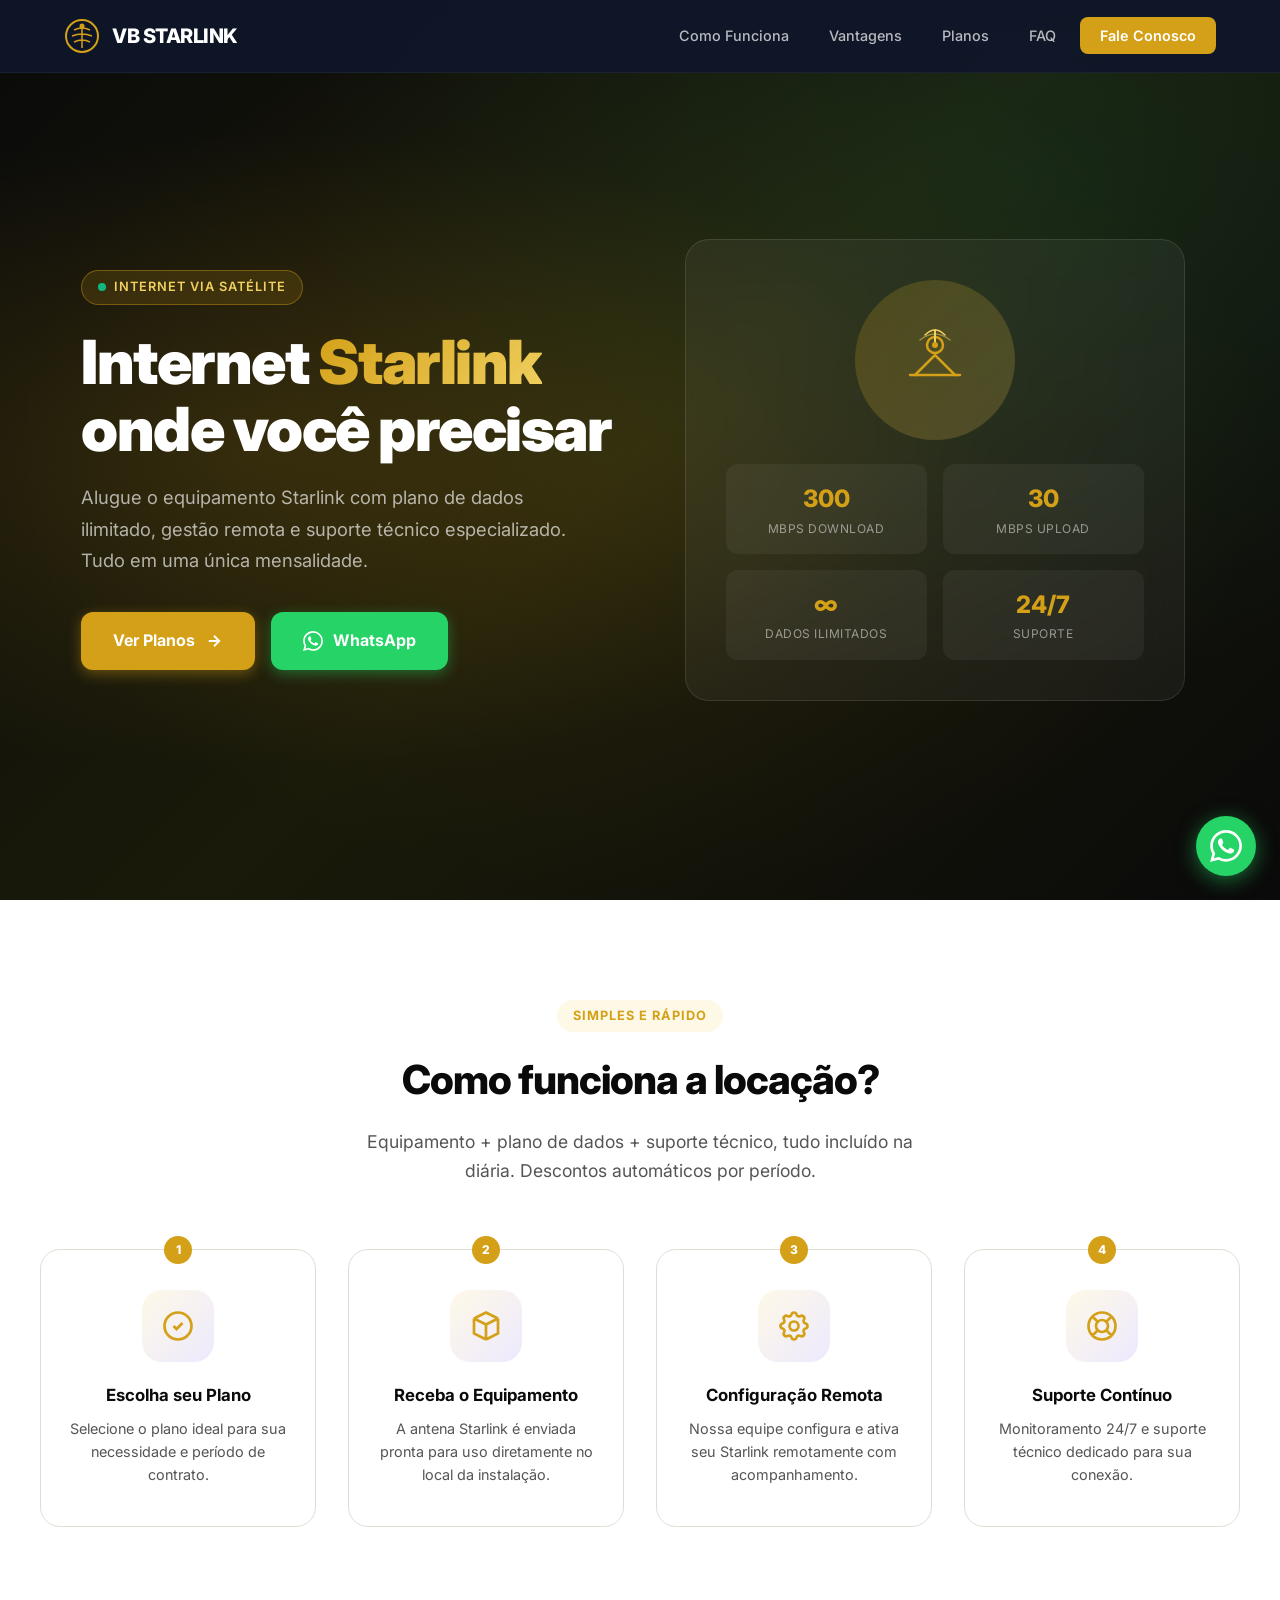
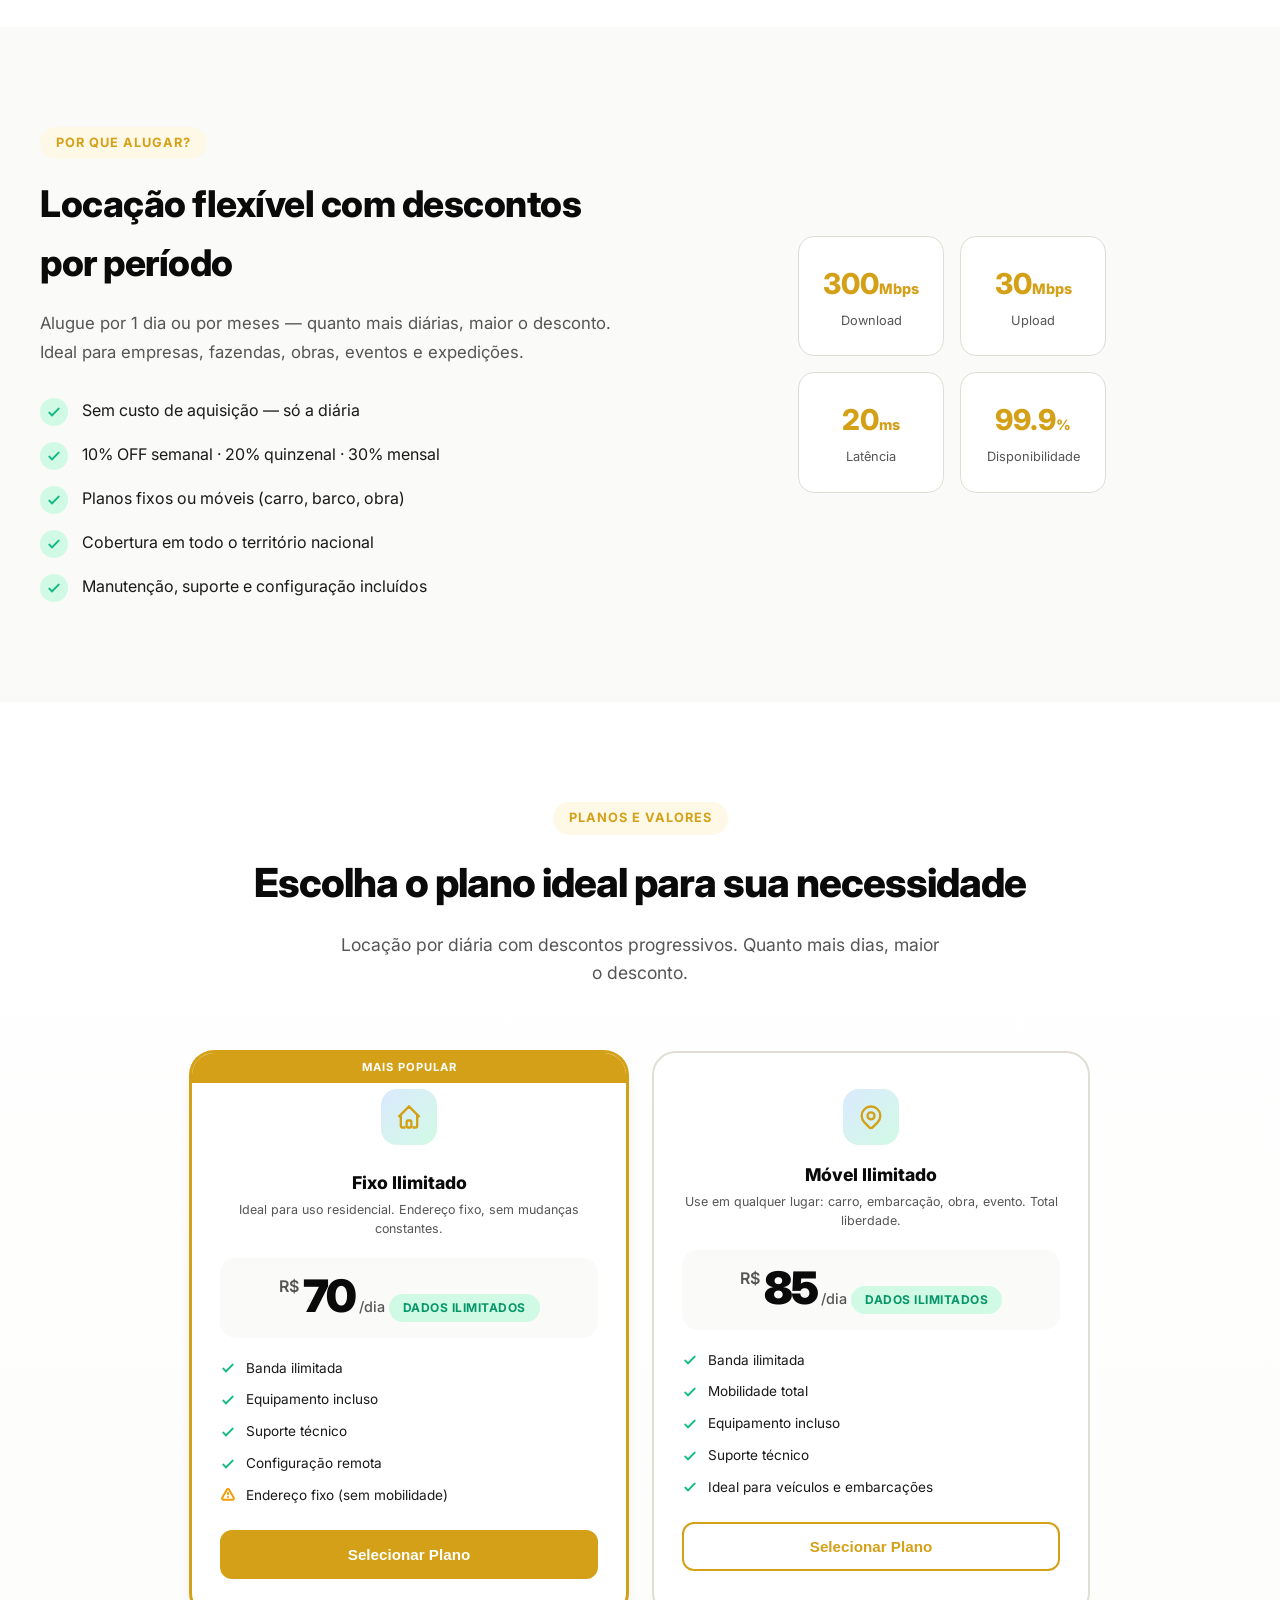
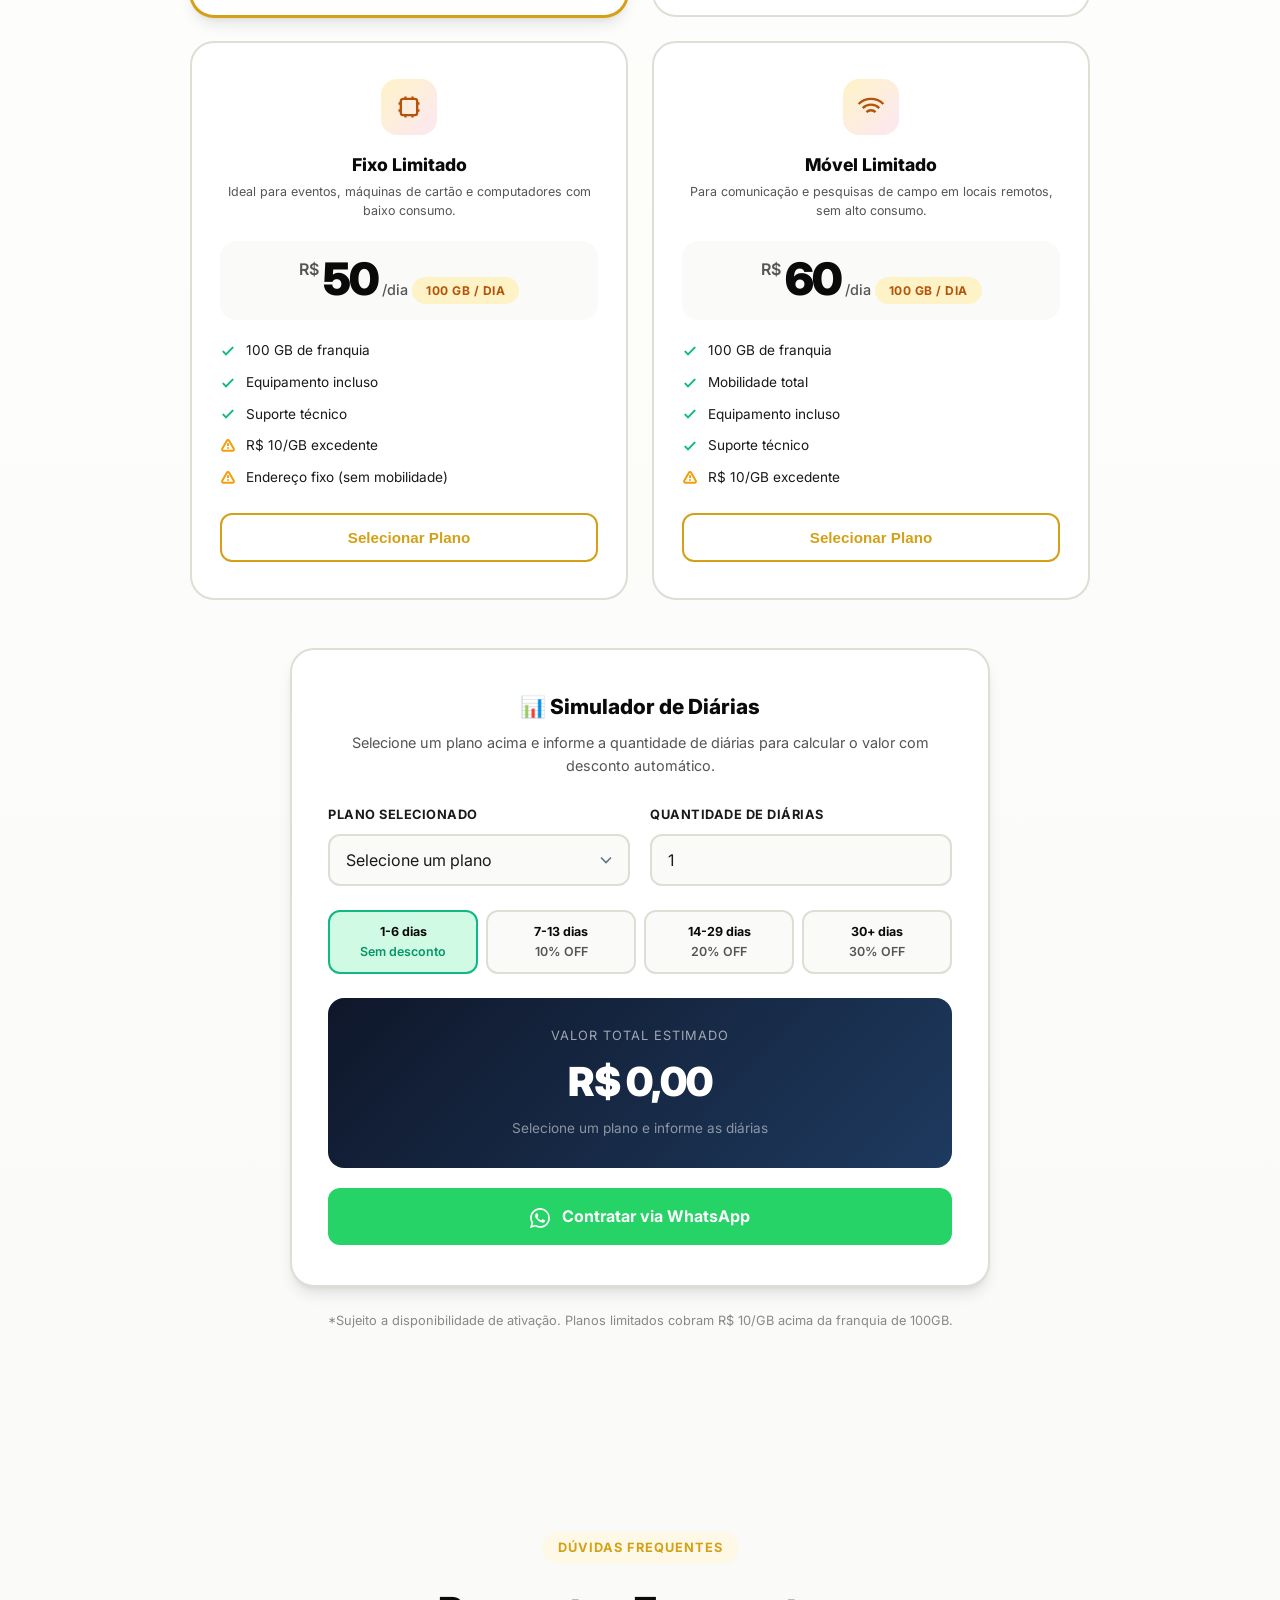
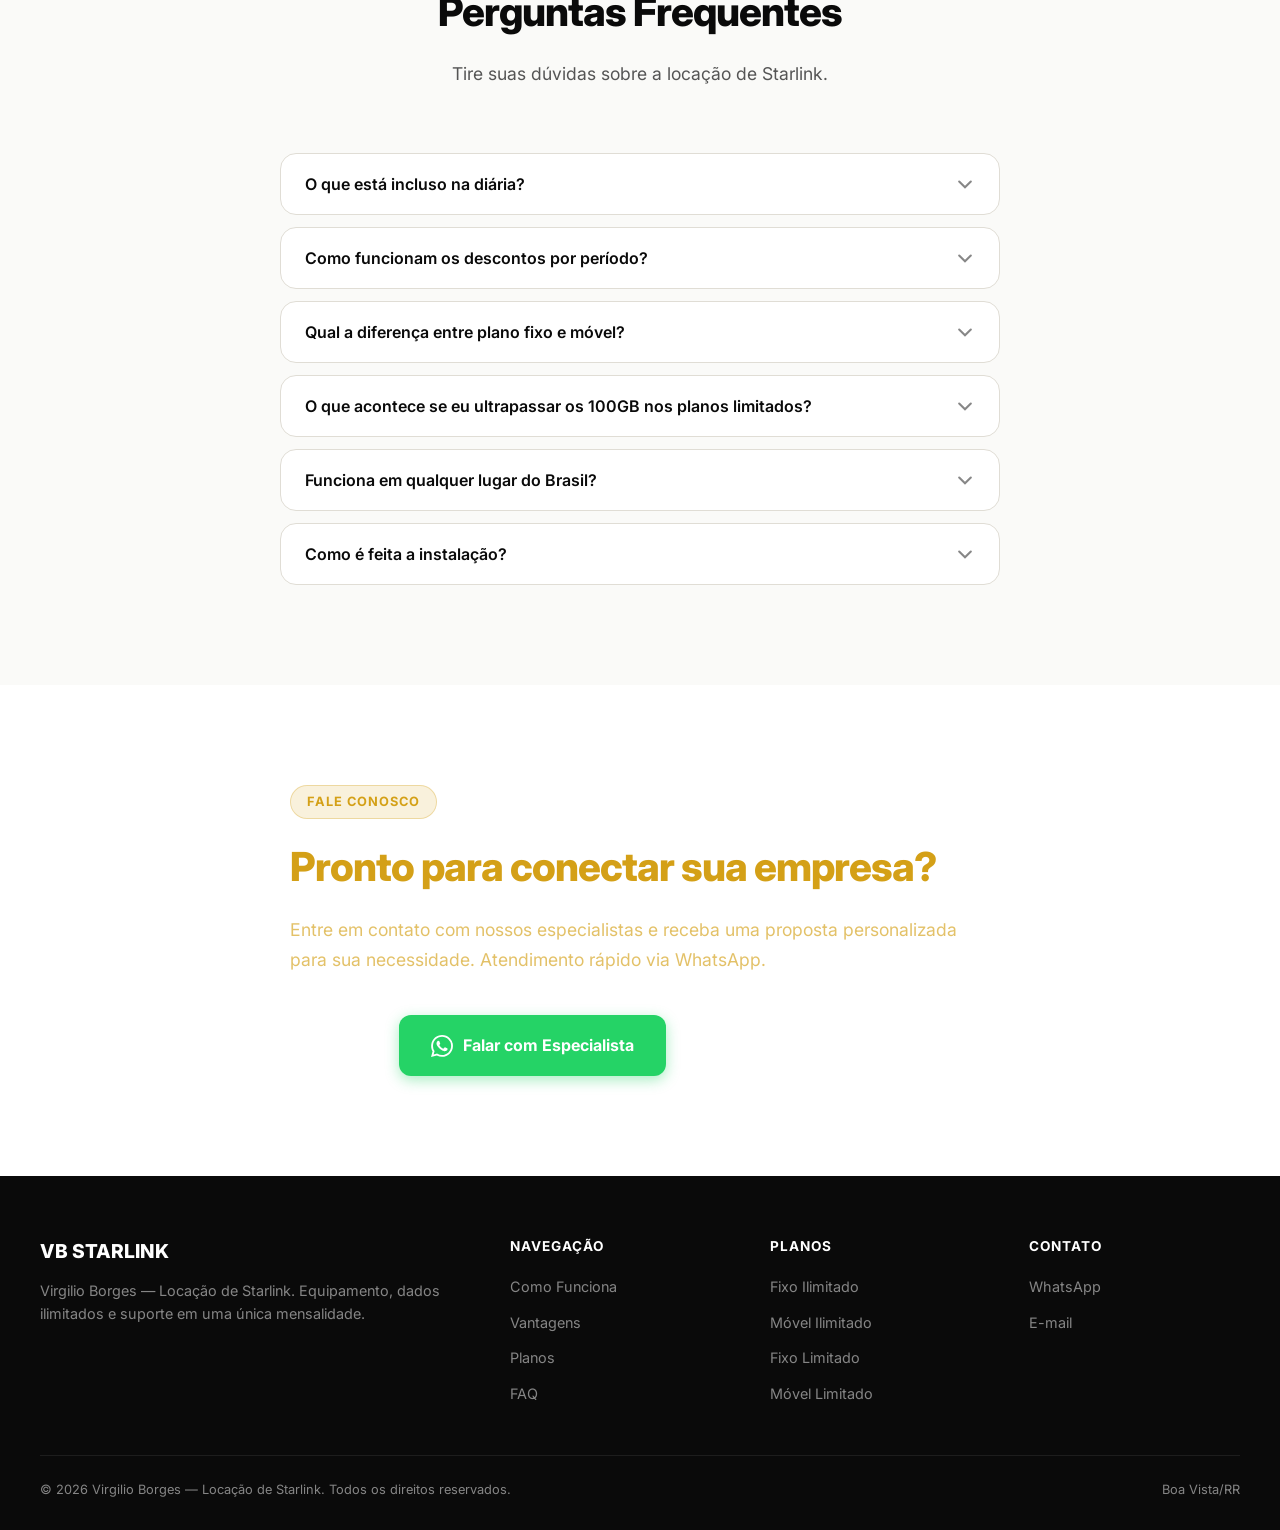
==== index.html @ b52bd80f "fix: alterar texto da seção CTA de branco para dourado" ====
<!DOCTYPE html>
<html lang="pt-br">

<head>
    <meta charset="UTF-8">
    <meta name="viewport" content="width=device-width, initial-scale=1.0">
    <title>Virgilio Borges | Locação de Starlink - Internet via Satélite</title>
    <meta name="description"
        content="Virgilio Borges - Locação de Starlink. Alugue equipamento Starlink com plano de dados, suporte técnico e descontos progressivos. A partir de R$50/dia.">
    <link rel="preconnect" href="https://fonts.googleapis.com">
    <link rel="preconnect" href="https://fonts.gstatic.com" crossorigin>
    <link href="https://fonts.googleapis.com/css2?family=Inter:wght@300;400;500;600;700;800;900&display=swap"
        rel="stylesheet">
    <style>
        *,
        *::before,
        *::after {
            box-sizing: border-box;
            margin: 0;
            padding: 0;
        }

        :root {
            --primary: #0a0a0a;
            --primary-light: #1a1a1a;
            --accent: #d4a017;
            --accent-hover: #b8860b;
            --accent-light: #fef9e7;
            --green: #10b981;
            --green-light: #d1fae5;
            --text: #1a1a1a;
            --text-light: #555555;
            --text-lighter: #888888;
            --white: #ffffff;
            --bg: #fafaf8;
            --bg-dark: #0a0a0a;
            --border: #e0ddd5;
            --shadow: 0 4px 6px -1px rgba(0, 0, 0, 0.1), 0 2px 4px -2px rgba(0, 0, 0, 0.1);
            --shadow-lg: 0 10px 15px -3px rgba(0, 0, 0, 0.1), 0 4px 6px -4px rgba(0, 0, 0, 0.1);
            --shadow-xl: 0 20px 25px -5px rgba(0, 0, 0, 0.1), 0 8px 10px -6px rgba(0, 0, 0, 0.1);
        }

        html {
            scroll-behavior: smooth;
        }

        body {
            font-family: 'Inter', -apple-system, BlinkMacSystemFont, sans-serif;
            color: var(--text);
            line-height: 1.6;
            background: var(--white);
            -webkit-font-smoothing: antialiased;
        }

        /* ========== NAVBAR ========== */
        .navbar {
            position: fixed;
            top: 0;
            left: 0;
            right: 0;
            z-index: 1000;
            background: rgba(15, 23, 42, 0.95);
            backdrop-filter: blur(12px);
            border-bottom: 1px solid rgba(255, 255, 255, 0.05);
            transition: all 0.3s ease;
        }

        .navbar.scrolled {
            box-shadow: 0 4px 30px rgba(0, 0, 0, 0.3);
        }

        .nav-container {
            max-width: 1200px;
            margin: 0 auto;
            padding: 0 24px;
            display: flex;
            align-items: center;
            justify-content: space-between;
            height: 72px;
        }

        .nav-logo {
            display: flex;
            align-items: center;
            gap: 12px;
            text-decoration: none;
            color: var(--white);
            font-weight: 800;
            font-size: 1.25rem;
            letter-spacing: -0.5px;
        }

        .nav-logo svg {
            width: 36px;
            height: 36px;
        }

        .nav-links {
            display: flex;
            align-items: center;
            gap: 8px;
            list-style: none;
        }

        .nav-links a {
            color: rgba(255, 255, 255, 0.7);
            text-decoration: none;
            font-size: 0.9rem;
            font-weight: 500;
            padding: 8px 16px;
            border-radius: 8px;
            transition: all 0.2s;
        }

        .nav-links a:hover {
            color: var(--white);
            background: rgba(255, 255, 255, 0.08);
        }

        .nav-cta {
            background: var(--accent) !important;
            color: var(--white) !important;
            font-weight: 600 !important;
            padding: 10px 20px !important;
        }

        .nav-cta:hover {
            background: var(--accent-hover) !important;
        }

        .mobile-toggle {
            display: none;
            background: none;
            border: none;
            color: var(--white);
            cursor: pointer;
            padding: 8px;
        }

        .mobile-toggle svg {
            width: 28px;
            height: 28px;
        }

        /* ========== HERO ========== */
        .hero {
            position: relative;
            min-height: 100vh;
            display: flex;
            align-items: center;
            background: linear-gradient(135deg, #0a0a0a 0%, #1a1a0a 50%, #0a0a0a 100%);
            overflow: hidden;
        }

        .hero::before {
            content: '';
            position: absolute;
            inset: 0;
            pointer-events: none;
            background:
                radial-gradient(ellipse at 20% 50%, rgba(212, 160, 23, 0.15) 0%, transparent 50%),
                radial-gradient(ellipse at 80% 20%, rgba(16, 185, 129, 0.1) 0%, transparent 50%);
        }

        .hero-stars {
            position: absolute;
            inset: 0;
            overflow: hidden;
            pointer-events: none;
        }

        .hero-stars span {
            position: absolute;
            width: 2px;
            height: 2px;
            background: white;
            border-radius: 50%;
            animation: twinkle var(--dur) ease-in-out infinite;
            opacity: 0;
        }

        @keyframes twinkle {

            0%,
            100% {
                opacity: 0;
            }

            50% {
                opacity: var(--opacity);
            }
        }

        .hero-container {
            position: relative;
            z-index: 2;
            max-width: 1200px;
            margin: 0 auto;
            padding: 120px 24px 80px;
            display: grid;
            grid-template-columns: 1fr 1fr;
            gap: 60px;
            align-items: center;
        }

        .hero-badge {
            display: inline-flex;
            align-items: center;
            gap: 8px;
            background: rgba(212, 160, 23, 0.15);
            border: 1px solid rgba(212, 160, 23, 0.4);
            color: #f0d060;
            padding: 6px 16px;
            border-radius: 100px;
            font-size: 0.8rem;
            font-weight: 600;
            text-transform: uppercase;
            letter-spacing: 1px;
            margin-bottom: 24px;
        }

        .hero-badge::before {
            content: '';
            width: 8px;
            height: 8px;
            background: var(--green);
            border-radius: 50%;
            animation: pulse-dot 2s ease-in-out infinite;
        }

        @keyframes pulse-dot {

            0%,
            100% {
                opacity: 1;
                transform: scale(1);
            }

            50% {
                opacity: 0.5;
                transform: scale(1.5);
            }
        }

        .hero h1 {
            font-size: clamp(2.5rem, 5vw, 3.8rem);
            font-weight: 900;
            color: var(--white);
            line-height: 1.1;
            letter-spacing: -1.5px;
            margin-bottom: 20px;
        }

        .hero h1 span {
            background: linear-gradient(135deg, #d4a017, #f0d060);
            -webkit-background-clip: text;
            -webkit-text-fill-color: transparent;
            background-clip: text;
        }

        .hero-desc {
            font-size: 1.15rem;
            color: rgba(255, 255, 255, 0.65);
            line-height: 1.7;
            margin-bottom: 36px;
            max-width: 520px;
        }

        .hero-actions {
            display: flex;
            gap: 16px;
            flex-wrap: wrap;
        }

        .btn {
            display: inline-flex;
            align-items: center;
            gap: 10px;
            padding: 16px 32px;
            border-radius: 12px;
            font-size: 1rem;
            font-weight: 700;
            text-decoration: none;
            border: none;
            cursor: pointer;
            transition: all 0.3s ease;
        }

        .btn-primary {
            background: var(--accent);
            color: var(--white);
            box-shadow: 0 4px 14px rgba(212, 160, 23, 0.4);
        }

        .btn-primary:hover {
            background: var(--accent-hover);
            transform: translateY(-2px);
            box-shadow: 0 8px 25px rgba(212, 160, 23, 0.5);
        }

        .btn-whatsapp {
            background: #25d366;
            color: var(--white);
            box-shadow: 0 4px 14px rgba(37, 211, 102, 0.4);
        }

        .btn-whatsapp:hover {
            background: #20bd5a;
            transform: translateY(-2px);
            box-shadow: 0 8px 25px rgba(37, 211, 102, 0.5);
        }

        .btn-outline {
            background: transparent;
            color: var(--white);
            border: 2px solid rgba(255, 255, 255, 0.25);
        }

        .btn-outline:hover {
            border-color: var(--white);
            background: rgba(255, 255, 255, 0.05);
        }

        .hero-visual {
            display: flex;
            justify-content: center;
            align-items: center;
        }

        .hero-illustration {
            position: relative;
            width: 100%;
            max-width: 500px;
        }

        .satellite-card {
            background: rgba(255, 255, 255, 0.05);
            backdrop-filter: blur(20px);
            border: 1px solid rgba(255, 255, 255, 0.1);
            border-radius: 24px;
            padding: 40px;
            text-align: center;
        }

        .satellite-icon {
            width: 160px;
            height: 160px;
            margin: 0 auto 24px;
            background: linear-gradient(135deg, rgba(212, 160, 23, 0.2), rgba(240, 208, 96, 0.2));
            border-radius: 50%;
            display: flex;
            align-items: center;
            justify-content: center;
            animation: float 6s ease-in-out infinite;
        }

        @keyframes float {

            0%,
            100% {
                transform: translateY(0);
            }

            50% {
                transform: translateY(-15px);
            }
        }

        .satellite-icon svg {
            width: 80px;
            height: 80px;
        }

        .satellite-stats {
            display: grid;
            grid-template-columns: 1fr 1fr;
            gap: 16px;
            margin-top: 24px;
        }

        .stat-item {
            background: rgba(255, 255, 255, 0.05);
            border-radius: 12px;
            padding: 16px;
        }

        .stat-value {
            font-size: 1.5rem;
            font-weight: 800;
            color: #d4a017;
        }

        .stat-label {
            font-size: 0.75rem;
            color: rgba(255, 255, 255, 0.5);
            text-transform: uppercase;
            letter-spacing: 0.5px;
        }

        /* ========== SEÇÃO COMO FUNCIONA ========== */
        .section {
            padding: 100px 24px;
        }

        .section-container {
            max-width: 1200px;
            margin: 0 auto;
        }

        .section-header {
            text-align: center;
            margin-bottom: 64px;
        }

        .section-tag {
            display: inline-block;
            background: var(--accent-light);
            color: var(--accent);
            padding: 6px 16px;
            border-radius: 100px;
            font-size: 0.8rem;
            font-weight: 700;
            text-transform: uppercase;
            letter-spacing: 1px;
            margin-bottom: 16px;
        }

        .section-title {
            font-size: clamp(1.8rem, 3.5vw, 2.5rem);
            font-weight: 800;
            color: var(--primary);
            letter-spacing: -1px;
            margin-bottom: 16px;
        }

        .section-subtitle {
            font-size: 1.1rem;
            color: var(--text-light);
            max-width: 600px;
            margin: 0 auto;
        }

        .how-grid {
            display: grid;
            grid-template-columns: repeat(4, 1fr);
            gap: 32px;
        }

        .how-card {
            text-align: center;
            padding: 40px 24px;
            border-radius: 20px;
            background: var(--white);
            border: 1px solid var(--border);
            transition: all 0.3s ease;
            position: relative;
        }

        .how-card:hover {
            transform: translateY(-8px);
            box-shadow: var(--shadow-xl);
            border-color: var(--accent);
        }

        .how-card-number {
            position: absolute;
            top: -14px;
            left: 50%;
            transform: translateX(-50%);
            width: 28px;
            height: 28px;
            background: var(--accent);
            color: var(--white);
            border-radius: 50%;
            display: flex;
            align-items: center;
            justify-content: center;
            font-size: 0.75rem;
            font-weight: 800;
        }

        .how-icon {
            width: 72px;
            height: 72px;
            margin: 0 auto 20px;
            background: linear-gradient(135deg, var(--accent-light), #ede9fe);
            border-radius: 20px;
            display: flex;
            align-items: center;
            justify-content: center;
        }

        .how-icon svg {
            width: 36px;
            height: 36px;
            color: var(--accent);
        }

        .how-card h3 {
            font-size: 1.05rem;
            font-weight: 700;
            margin-bottom: 8px;
            color: var(--primary);
        }

        .how-card p {
            font-size: 0.9rem;
            color: var(--text-light);
            line-height: 1.6;
        }

        /* ========== DESTAQUES / VANTAGENS ========== */
        .advantages {
            background: var(--bg);
        }

        .adv-grid {
            display: grid;
            grid-template-columns: 1fr 1fr;
            gap: 48px;
            align-items: center;
        }

        .adv-content h2 {
            font-size: clamp(1.8rem, 3vw, 2.3rem);
            font-weight: 800;
            color: var(--primary);
            letter-spacing: -0.5px;
            margin-bottom: 16px;
        }

        .adv-content p {
            font-size: 1.05rem;
            color: var(--text-light);
            margin-bottom: 32px;
            line-height: 1.7;
        }

        .adv-list {
            list-style: none;
            display: flex;
            flex-direction: column;
            gap: 16px;
        }

        .adv-list li {
            display: flex;
            align-items: flex-start;
            gap: 14px;
            font-size: 1rem;
            color: var(--text);
        }

        .adv-check {
            flex-shrink: 0;
            width: 28px;
            height: 28px;
            background: var(--green-light);
            border-radius: 50%;
            display: flex;
            align-items: center;
            justify-content: center;
        }

        .adv-check svg {
            width: 16px;
            height: 16px;
            color: var(--green);
        }

        .adv-visual {
            display: flex;
            justify-content: center;
        }

        .adv-card-stack {
            display: grid;
            grid-template-columns: 1fr 1fr;
            gap: 16px;
            max-width: 460px;
        }

        .adv-mini-card {
            background: var(--white);
            border: 1px solid var(--border);
            border-radius: 16px;
            padding: 24px;
            text-align: center;
            transition: all 0.3s;
        }

        .adv-mini-card:hover {
            transform: translateY(-4px);
            box-shadow: var(--shadow-lg);
        }

        .adv-mini-card .mini-value {
            font-size: 1.8rem;
            font-weight: 800;
            color: var(--accent);
        }

        .adv-mini-card .mini-label {
            font-size: 0.8rem;
            color: var(--text-light);
            margin-top: 4px;
        }

        /* ========== PLANOS ========== */
        .plans {
            background: linear-gradient(180deg, var(--white) 0%, var(--bg) 100%);
        }

        .plans-grid {
            display: grid;
            grid-template-columns: repeat(2, 1fr);
            gap: 24px;
            max-width: 900px;
            margin: 0 auto;
        }

        .plan-card {
            background: var(--white);
            border: 2px solid var(--border);
            border-radius: 24px;
            padding: 36px 28px;
            text-align: center;
            transition: all 0.4s ease;
            position: relative;
            overflow: hidden;
            cursor: pointer;
        }

        .plan-card:hover {
            transform: translateY(-8px);
            box-shadow: var(--shadow-xl);
        }

        .plan-card.selected-plan {
            border-color: var(--accent);
            box-shadow: 0 0 0 2px var(--accent), var(--shadow-xl);
        }

        .plan-card.featured {
            border-color: var(--accent);
            box-shadow: 0 0 0 1px var(--accent), var(--shadow-lg);
        }

        .plan-badge {
            position: absolute;
            top: 0;
            left: 0;
            right: 0;
            background: var(--accent);
            color: var(--white);
            font-size: 0.7rem;
            font-weight: 700;
            text-transform: uppercase;
            letter-spacing: 1px;
            padding: 6px;
        }

        .plan-type-icon {
            width: 56px;
            height: 56px;
            margin: 0 auto 16px;
            border-radius: 16px;
            display: flex;
            align-items: center;
            justify-content: center;
        }

        .plan-type-icon.unlimited {
            background: linear-gradient(135deg, #dbeafe, #d1fae5);
        }

        .plan-type-icon.limited {
            background: linear-gradient(135deg, #fef3c7, #fce7f3);
        }

        .plan-type-icon svg {
            width: 28px;
            height: 28px;
        }

        .plan-name {
            font-size: 1.1rem;
            font-weight: 800;
            color: var(--primary);
            margin-bottom: 4px;
            margin-top: 8px;
        }

        .plan-card.featured .plan-name {
            margin-top: 24px;
        }

        .plan-subtitle {
            font-size: 0.78rem;
            color: var(--text-light);
            margin-bottom: 20px;
            line-height: 1.5;
            min-height: 36px;
        }

        .plan-price {
            margin-bottom: 20px;
            padding: 16px;
            background: var(--bg);
            border-radius: 16px;
        }

        .plan-currency {
            font-size: 1rem;
            font-weight: 600;
            color: var(--text-light);
            vertical-align: top;
        }

        .plan-amount {
            font-size: 2.8rem;
            font-weight: 900;
            color: var(--primary);
            letter-spacing: -2px;
            line-height: 1;
        }

        .plan-period {
            font-size: 0.9rem;
            color: var(--text-light);
            font-weight: 500;
        }

        .plan-data-badge {
            display: inline-block;
            padding: 4px 14px;
            border-radius: 100px;
            font-size: 0.75rem;
            font-weight: 700;
            text-transform: uppercase;
            letter-spacing: 0.5px;
            margin-top: 8px;
        }

        .plan-data-badge.unlimited-badge {
            background: var(--green-light);
            color: #059669;
        }

        .plan-data-badge.limited-badge {
            background: #fef3c7;
            color: #b45309;
        }

        .plan-features {
            list-style: none;
            text-align: left;
            margin-bottom: 24px;
            display: flex;
            flex-direction: column;
            gap: 10px;
        }

        .plan-features li {
            display: flex;
            align-items: center;
            gap: 10px;
            font-size: 0.85rem;
            color: var(--text);
        }

        .plan-features li svg {
            flex-shrink: 0;
            width: 16px;
            height: 16px;
            color: var(--green);
        }

        .plan-features li.warning svg {
            color: #f59e0b;
        }

        .plan-btn {
            display: block;
            width: 100%;
            padding: 14px;
            border-radius: 12px;
            font-size: 0.95rem;
            font-weight: 700;
            text-decoration: none;
            text-align: center;
            transition: all 0.3s;
            border: 2px solid var(--accent);
            color: var(--accent);
            background: transparent;
            cursor: pointer;
        }

        .plan-btn:hover {
            background: var(--accent);
            color: var(--white);
            transform: translateY(-2px);
        }

        .plan-card.featured .plan-btn,
        .plan-card.selected-plan .plan-btn {
            background: var(--accent);
            color: var(--white);
        }

        .plan-card.featured .plan-btn:hover,
        .plan-card.selected-plan .plan-btn:hover {
            background: var(--accent-hover);
        }

        .plan-note {
            text-align: center;
            margin-top: 24px;
            font-size: 0.8rem;
            color: var(--text-lighter);
        }

        /* ========== SIMULADOR ========== */
        .simulator {
            max-width: 700px;
            margin: 48px auto 0;
            background: var(--white);
            border: 2px solid var(--border);
            border-radius: 24px;
            padding: 40px 36px;
            box-shadow: var(--shadow-lg);
        }

        .simulator-title {
            font-size: 1.3rem;
            font-weight: 800;
            color: var(--primary);
            text-align: center;
            margin-bottom: 8px;
        }

        .simulator-desc {
            text-align: center;
            color: var(--text-light);
            font-size: 0.9rem;
            margin-bottom: 28px;
        }

        .sim-row {
            display: grid;
            grid-template-columns: 1fr 1fr;
            gap: 20px;
            margin-bottom: 24px;
        }

        .sim-field label {
            display: block;
            font-size: 0.8rem;
            font-weight: 700;
            color: var(--text);
            text-transform: uppercase;
            letter-spacing: 0.5px;
            margin-bottom: 8px;
        }

        .sim-field select,
        .sim-field input {
            width: 100%;
            padding: 14px 16px;
            border: 2px solid var(--border);
            border-radius: 12px;
            font-size: 1rem;
            font-family: inherit;
            color: var(--text);
            background: var(--bg);
            transition: border-color 0.2s;
            appearance: none;
            -webkit-appearance: none;
        }

        .sim-field select {
            background-image: url("data:image/svg+xml,%3Csvg xmlns='http://www.w3.org/2000/svg' width='20' height='20' viewBox='0 0 24 24' fill='none' stroke='%2364748b' stroke-width='2'%3E%3Cpath d='M6 9l6 6 6-6'/%3E%3C/svg%3E");
            background-repeat: no-repeat;
            background-position: right 12px center;
            padding-right: 40px;
        }

        .sim-field select:focus,
        .sim-field input:focus {
            outline: none;
            border-color: var(--accent);
        }

        .sim-discount-bar {
            display: flex;
            gap: 8px;
            margin-bottom: 24px;
        }

        .discount-tier {
            flex: 1;
            text-align: center;
            padding: 10px 8px;
            border-radius: 12px;
            background: var(--bg);
            border: 2px solid var(--border);
            transition: all 0.3s;
            font-size: 0.78rem;
        }

        .discount-tier.active {
            border-color: var(--green);
            background: var(--green-light);
        }

        .discount-tier .tier-days {
            font-weight: 700;
            color: var(--primary);
            display: block;
        }

        .discount-tier .tier-pct {
            color: var(--text-light);
            font-weight: 600;
        }

        .discount-tier.active .tier-pct {
            color: #059669;
        }

        .sim-result {
            background: linear-gradient(135deg, #0f172a, #1e3a5f);
            border-radius: 16px;
            padding: 28px;
            text-align: center;
            color: var(--white);
        }

        .sim-result-label {
            font-size: 0.8rem;
            text-transform: uppercase;
            letter-spacing: 1px;
            color: rgba(255, 255, 255, 0.6);
            margin-bottom: 4px;
        }

        .sim-result-total {
            font-size: 2.5rem;
            font-weight: 900;
            letter-spacing: -1px;
        }

        .sim-result-detail {
            font-size: 0.85rem;
            color: rgba(255, 255, 255, 0.5);
            margin-top: 4px;
        }

        .sim-result-savings {
            display: inline-block;
            margin-top: 10px;
            padding: 6px 16px;
            background: rgba(240, 208, 96, 0.2);
            border: 1px solid rgba(16, 185, 129, 0.3);
            border-radius: 100px;
            color: #f0d060;
            font-size: 0.8rem;
            font-weight: 700;
        }

        .sim-result-savings.hidden {
            display: none;
        }

        .sim-cta {
            display: block;
            width: 100%;
            margin-top: 20px;
            padding: 16px;
            border-radius: 12px;
            font-size: 1rem;
            font-weight: 700;
            text-decoration: none;
            text-align: center;
            background: #25d366;
            color: var(--white);
            border: none;
            cursor: pointer;
            transition: all 0.3s;
        }

        .sim-cta:hover {
            background: #20bd5a;
            transform: translateY(-2px);
            box-shadow: 0 8px 25px rgba(37, 211, 102, 0.4);
        }

        @media (max-width: 600px) {
            .sim-row {
                grid-template-columns: 1fr;
            }

            .sim-discount-bar {
                flex-wrap: wrap;
            }

            .discount-tier {
                flex: 1 1 45%;
            }

            .simulator {
                padding: 28px 20px;
            }
        }
        }

        /* ========== CTA / CONTATO ========== */
        .cta-section {
            background: #111111;
            text-align: center;
            position: relative;
            overflow: hidden;
            border-top: 1px solid rgba(212, 160, 23, 0.2);
            border-bottom: 1px solid rgba(212, 160, 23, 0.2);
        }

        .cta-section::before {
            content: '';
            position: absolute;
            inset: 0;
            background: radial-gradient(ellipse at center, rgba(212, 160, 23, 0.08), transparent 70%);
            pointer-events: none;
        }

        .cta-container {
            position: relative;
            z-index: 2;
            max-width: 700px;
            margin: 0 auto;
        }

        .cta-section h2 {
            font-size: clamp(1.8rem, 3.5vw, 2.5rem);
            font-weight: 800;
            color: #d4a017;
            letter-spacing: -1px;
            margin-bottom: 16px;
        }

        .cta-section .section-tag {
            background: rgba(212, 160, 23, 0.15);
            color: #d4a017;
            border: 1px solid rgba(212, 160, 23, 0.3);
        }

        .cta-section p {
            font-size: 1.1rem;
            color: rgba(212, 160, 23, 0.65);
            margin-bottom: 40px;
            line-height: 1.7;
        }

        .cta-actions {
            display: flex;
            justify-content: center;
            gap: 16px;
            flex-wrap: wrap;
        }

        /* ========== FAQ ========== */
        .faq {
            background: var(--bg);
        }

        .faq-list {
            max-width: 720px;
            margin: 0 auto;
            display: flex;
            flex-direction: column;
            gap: 12px;
        }

        .faq-item {
            background: var(--white);
            border: 1px solid var(--border);
            border-radius: 16px;
            overflow: hidden;
            transition: all 0.3s;
        }

        .faq-item:hover {
            border-color: var(--accent);
        }

        .faq-question {
            width: 100%;
            background: none;
            border: none;
            padding: 20px 24px;
            display: flex;
            align-items: center;
            justify-content: space-between;
            cursor: pointer;
            font-size: 1rem;
            font-weight: 600;
            color: var(--primary);
            text-align: left;
            font-family: inherit;
        }

        .faq-question svg {
            flex-shrink: 0;
            width: 20px;
            height: 20px;
            color: var(--text-lighter);
            transition: transform 0.3s;
        }

        .faq-item.active .faq-question svg {
            transform: rotate(180deg);
        }

        .faq-answer {
            max-height: 0;
            overflow: hidden;
            transition: max-height 0.4s ease;
        }

        .faq-answer-inner {
            padding: 0 24px 20px;
            font-size: 0.95rem;
            color: var(--text-light);
            line-height: 1.7;
        }

        .faq-item.active .faq-answer {
            max-height: 300px;
        }

        /* ========== FOOTER ========== */
        .footer {
            background: var(--bg-dark);
            padding: 60px 24px 30px;
            color: rgba(255, 255, 255, 0.5);
        }

        .footer-container {
            max-width: 1200px;
            margin: 0 auto;
        }

        .footer-grid {
            display: grid;
            grid-template-columns: 2fr 1fr 1fr 1fr;
            gap: 48px;
            margin-bottom: 48px;
        }

        .footer-brand h3 {
            color: var(--white);
            font-size: 1.2rem;
            font-weight: 800;
            margin-bottom: 12px;
        }

        .footer-brand p {
            font-size: 0.9rem;
            line-height: 1.6;
        }

        .footer-col h4 {
            color: var(--white);
            font-size: 0.85rem;
            font-weight: 700;
            text-transform: uppercase;
            letter-spacing: 1px;
            margin-bottom: 16px;
        }

        .footer-col ul {
            list-style: none;
            display: flex;
            flex-direction: column;
            gap: 10px;
        }

        .footer-col a {
            color: rgba(255, 255, 255, 0.5);
            text-decoration: none;
            font-size: 0.9rem;
            transition: color 0.2s;
        }

        .footer-col a:hover {
            color: var(--white);
        }

        .footer-divider {
            border: none;
            border-top: 1px solid rgba(255, 255, 255, 0.08);
            margin-bottom: 24px;
        }

        .footer-bottom {
            display: flex;
            justify-content: space-between;
            align-items: center;
            font-size: 0.8rem;
        }

        /* ========== WHATSAPP FLOAT ========== */
        .whatsapp-float {
            position: fixed;
            bottom: 24px;
            right: 24px;
            z-index: 999;
            width: 60px;
            height: 60px;
            background: #25d366;
            border-radius: 50%;
            display: flex;
            align-items: center;
            justify-content: center;
            box-shadow: 0 4px 20px rgba(37, 211, 102, 0.5);
            transition: all 0.3s;
            text-decoration: none;
            animation: bounce-in 0.6s ease 1s both;
        }

        .whatsapp-float:hover {
            transform: scale(1.1);
            box-shadow: 0 6px 30px rgba(37, 211, 102, 0.6);
        }

        .whatsapp-float svg {
            width: 32px;
            height: 32px;
            fill: white;
        }

        @keyframes bounce-in {
            0% {
                opacity: 0;
                transform: scale(0);
            }

            50% {
                transform: scale(1.15);
            }

            100% {
                opacity: 1;
                transform: scale(1);
            }
        }

        /* ========== RESPONSIVO ========== */
        @media (max-width: 1024px) {
            .hero-container {
                grid-template-columns: 1fr;
                text-align: center;
            }

            .hero-desc {
                margin-left: auto;
                margin-right: auto;
            }

            .hero-actions {
                justify-content: center;
            }

            .hero-visual {
                order: -1;
            }

            .satellite-card {
                max-width: 400px;
                margin: 0 auto;
            }

            .how-grid {
                grid-template-columns: repeat(2, 1fr);
            }

            .adv-grid {
                grid-template-columns: 1fr;
                text-align: center;
            }

            .adv-list li {
                justify-content: center;
            }

            .adv-visual {
                order: -1;
            }

            .footer-grid {
                grid-template-columns: 1fr 1fr;
            }
        }

        @media (max-width: 768px) {
            .nav-links {
                display: none;
            }

            .nav-links.active {
                display: flex;
                flex-direction: column;
                position: absolute;
                top: 72px;
                left: 0;
                right: 0;
                background: var(--bg-dark);
                padding: 16px;
                border-bottom: 1px solid rgba(255, 255, 255, 0.05);
            }

            .mobile-toggle {
                display: block;
            }

            .hero-container {
                padding: 100px 24px 60px;
            }

            .plans-grid {
                grid-template-columns: 1fr;
                max-width: 400px;
            }

            .how-grid {
                grid-template-columns: 1fr;
                max-width: 360px;
                margin: 0 auto;
            }

            .section {
                padding: 60px 24px;
            }

            .adv-card-stack {
                max-width: 320px;
                margin: 0 auto;
            }

            .footer-grid {
                grid-template-columns: 1fr;
                gap: 32px;
            }

            .footer-bottom {
                flex-direction: column;
                gap: 8px;
                text-align: center;
            }
        }

        @media (max-width: 480px) {
            .hero-actions {
                flex-direction: column;
                align-items: stretch;
            }

            .btn {
                justify-content: center;
            }

            .cta-actions {
                flex-direction: column;
                align-items: center;
            }
        }
    </style>
</head>

<body>

    <!-- ========== NAVBAR ========== -->
    <nav class="navbar" id="navbar">
        <div class="nav-container">
            <a href="#" class="nav-logo">
                <svg viewBox="0 0 36 36" fill="none" xmlns="http://www.w3.org/2000/svg">
                    <circle cx="18" cy="18" r="16" stroke="#d4a017" stroke-width="2" />
                    <path d="M18 6 L18 30 M10 12 Q18 8 26 12 M8 18 Q18 14 28 18 M10 24 Q18 20 26 24" stroke="#d4a017"
                        stroke-width="1.5" fill="none" />
                    <circle cx="18" cy="8" r="2.5" fill="#d4a017" />
                </svg>
                VB STARLINK
            </a>
            <ul class="nav-links" id="navLinks">
                <li><a href="#como-funciona">Como Funciona</a></li>
                <li><a href="#vantagens">Vantagens</a></li>
                <li><a href="#planos">Planos</a></li>
                <li><a href="#faq">FAQ</a></li>
                <li><a href="#contato" class="nav-cta">Fale Conosco</a></li>
            </ul>
            <button class="mobile-toggle" id="mobileToggle" aria-label="Menu">
                <svg fill="none" viewBox="0 0 24 24" stroke="currentColor" stroke-width="2">
                    <path stroke-linecap="round" d="M4 6h16M4 12h16M4 18h16" />
                </svg>
            </button>
        </div>
    </nav>

    <!-- ========== HERO ========== -->
    <section class="hero" id="hero">
        <div class="hero-stars" id="heroStars"></div>
        <div class="hero-container">
            <div class="hero-content">
                <div class="hero-badge">Internet via Satélite</div>
                <h1>
                    Internet <span>Starlink</span><br>
                    onde você precisar
                </h1>
                <p class="hero-desc">
                    Alugue o equipamento Starlink com plano de dados ilimitado, gestão remota
                    e suporte técnico especializado. Tudo em uma única mensalidade.
                </p>
                <div class="hero-actions">
                    <a href="#planos" class="btn btn-primary">
                        Ver Planos
                        <svg width="18" height="18" viewBox="0 0 24 24" fill="none" stroke="currentColor"
                            stroke-width="2.5">
                            <path d="M5 12h14M12 5l7 7-7 7" />
                        </svg>
                    </a>
                    <a href="https://wa.me/5595981121572?text=Ol%C3%A1!%20Tenho%20interesse%20na%20loca%C3%A7%C3%A3o%20de%20Starlink."
                        class="btn btn-whatsapp" target="_blank" rel="noopener">
                        <svg width="20" height="20" viewBox="0 0 24 24" fill="currentColor">
                            <path
                                d="M17.472 14.382c-.297-.149-1.758-.867-2.03-.967-.273-.099-.471-.148-.67.15-.197.297-.767.966-.94 1.164-.173.199-.347.223-.644.075-.297-.15-1.255-.463-2.39-1.475-.883-.788-1.48-1.761-1.653-2.059-.173-.297-.018-.458.13-.606.134-.133.298-.347.446-.52.149-.174.198-.298.298-.497.099-.198.05-.371-.025-.52-.075-.149-.669-1.612-.916-2.207-.242-.579-.487-.5-.669-.51-.173-.008-.371-.01-.57-.01-.198 0-.52.074-.792.372-.272.297-1.04 1.016-1.04 2.479 0 1.462 1.065 2.875 1.213 3.074.149.198 2.096 3.2 5.077 4.487.709.306 1.262.489 1.694.625.712.227 1.36.195 1.871.118.571-.085 1.758-.719 2.006-1.413.248-.694.248-1.289.173-1.413-.074-.124-.272-.198-.57-.347m-5.421 7.403h-.004a9.87 9.87 0 01-5.031-1.378l-.361-.214-3.741.982.998-3.648-.235-.374a9.86 9.86 0 01-1.51-5.26c.001-5.45 4.436-9.884 9.888-9.884 2.64 0 5.122 1.03 6.988 2.898a9.825 9.825 0 012.893 6.994c-.003 5.45-4.437 9.884-9.885 9.884m8.413-18.297A11.815 11.815 0 0012.05 0C5.495 0 .16 5.335.157 11.892c0 2.096.547 4.142 1.588 5.945L.057 24l6.305-1.654a11.882 11.882 0 005.683 1.448h.005c6.554 0 11.89-5.335 11.893-11.893a11.821 11.821 0 00-3.48-8.413z" />
                        </svg>
                        WhatsApp
                    </a>
                </div>
            </div>
            <div class="hero-visual">
                <div class="hero-illustration">
                    <div class="satellite-card">
                        <div class="satellite-icon">
                            <svg viewBox="0 0 80 80" fill="none" xmlns="http://www.w3.org/2000/svg">
                                <circle cx="40" cy="25" r="8" stroke="#d4a017" stroke-width="2.5" />
                                <path d="M20 55 L40 35 L60 55" stroke="#d4a017" stroke-width="2.5" fill="none"
                                    stroke-linecap="round" />
                                <path d="M15 55 H65" stroke="#d4a017" stroke-width="2.5" stroke-linecap="round" />
                                <path d="M40 25 L40 10" stroke="#f0d060" stroke-width="2" stroke-linecap="round" />
                                <path d="M30 15 Q40 5 50 15" stroke="#f0d060" stroke-width="1.5" fill="none"
                                    stroke-linecap="round" />
                                <path d="M25 20 Q40 8 55 20" stroke="#f0d060" stroke-width="1.5" fill="none"
                                    stroke-linecap="round" opacity="0.5" />
                                <circle cx="40" cy="25" r="3" fill="#d4a017" />
                            </svg>
                        </div>
                        <div class="satellite-stats">
                            <div class="stat-item">
                                <div class="stat-value">300</div>
                                <div class="stat-label">Mbps Download</div>
                            </div>
                            <div class="stat-item">
                                <div class="stat-value">30</div>
                                <div class="stat-label">Mbps Upload</div>
                            </div>
                            <div class="stat-item">
                                <div class="stat-value">∞</div>
                                <div class="stat-label">Dados Ilimitados</div>
                            </div>
                            <div class="stat-item">
                                <div class="stat-value">24/7</div>
                                <div class="stat-label">Suporte</div>
                            </div>
                        </div>
                    </div>
                </div>
            </div>
        </div>
    </section>

    <!-- ========== COMO FUNCIONA ========== -->
    <section class="section" id="como-funciona">
        <div class="section-container">
            <div class="section-header">
                <span class="section-tag">Simples e rápido</span>
                <h2 class="section-title">Como funciona a locação?</h2>
                <p class="section-subtitle">Equipamento + plano de dados + suporte técnico, tudo incluído na diária.
                    Descontos automáticos por período.</p>
            </div>
            <div class="how-grid">
                <div class="how-card">
                    <div class="how-card-number">1</div>
                    <div class="how-icon">
                        <svg fill="none" viewBox="0 0 24 24" stroke="currentColor" stroke-width="1.8">
                            <path d="M9 12l2 2 4-4m6 2a9 9 0 11-18 0 9 9 0 0118 0z" />
                        </svg>
                    </div>
                    <h3>Escolha seu Plano</h3>
                    <p>Selecione o plano ideal para sua necessidade e período de contrato.</p>
                </div>
                <div class="how-card">
                    <div class="how-card-number">2</div>
                    <div class="how-icon">
                        <svg fill="none" viewBox="0 0 24 24" stroke="currentColor" stroke-width="1.8">
                            <path d="M20 7l-8-4-8 4m16 0l-8 4m8-4v10l-8 4m0-10L4 7m8 4v10M4 7v10l8 4" />
                        </svg>
                    </div>
                    <h3>Receba o Equipamento</h3>
                    <p>A antena Starlink é enviada pronta para uso diretamente no local da instalação.</p>
                </div>
                <div class="how-card">
                    <div class="how-card-number">3</div>
                    <div class="how-icon">
                        <svg fill="none" viewBox="0 0 24 24" stroke="currentColor" stroke-width="1.8">
                            <path
                                d="M10.325 4.317c.426-1.756 2.924-1.756 3.35 0a1.724 1.724 0 002.573 1.066c1.543-.94 3.31.826 2.37 2.37a1.724 1.724 0 001.066 2.573c1.756.426 1.756 2.924 0 3.35a1.724 1.724 0 00-1.066 2.573c.94 1.543-.826 3.31-2.37 2.37a1.724 1.724 0 00-2.573 1.066c-.426 1.756-2.924 1.756-3.35 0a1.724 1.724 0 00-2.573-1.066c-1.543.94-3.31-.826-2.37-2.37a1.724 1.724 0 00-1.066-2.573c-1.756-.426-1.756-2.924 0-3.35a1.724 1.724 0 001.066-2.573c-.94-1.543.826-3.31 2.37-2.37.996.608 2.296.07 2.572-1.065z" />
                            <path d="M15 12a3 3 0 11-6 0 3 3 0 016 0z" />
                        </svg>
                    </div>
                    <h3>Configuração Remota</h3>
                    <p>Nossa equipe configura e ativa seu Starlink remotamente com acompanhamento.</p>
                </div>
                <div class="how-card">
                    <div class="how-card-number">4</div>
                    <div class="how-icon">
                        <svg fill="none" viewBox="0 0 24 24" stroke="currentColor" stroke-width="1.8">
                            <path
                                d="M18.364 5.636l-3.536 3.536m0 5.656l3.536 3.536M9.172 9.172L5.636 5.636m3.536 9.192l-3.536 3.536M21 12a9 9 0 11-18 0 9 9 0 0118 0zm-5 0a4 4 0 11-8 0 4 4 0 018 0z" />
                        </svg>
                    </div>
                    <h3>Suporte Contínuo</h3>
                    <p>Monitoramento 24/7 e suporte técnico dedicado para sua conexão.</p>
                </div>
            </div>
        </div>
    </section>

    <!-- ========== VANTAGENS ========== -->
    <section class="section advantages" id="vantagens">
        <div class="section-container">
            <div class="adv-grid">
                <div class="adv-content">
                    <span class="section-tag">Por que alugar?</span>
                    <h2>Locação flexível com descontos por período</h2>
                    <p>Alugue por 1 dia ou por meses — quanto mais diárias, maior o desconto. Ideal para empresas,
                        fazendas, obras, eventos e expedições.</p>
                    <ul class="adv-list">
                        <li>
                            <span class="adv-check"><svg fill="none" viewBox="0 0 24 24" stroke="currentColor"
                                    stroke-width="3">
                                    <path stroke-linecap="round" d="M5 13l4 4L19 7" />
                                </svg></span>
                            Sem custo de aquisição — só a diária
                        </li>
                        <li>
                            <span class="adv-check"><svg fill="none" viewBox="0 0 24 24" stroke="currentColor"
                                    stroke-width="3">
                                    <path stroke-linecap="round" d="M5 13l4 4L19 7" />
                                </svg></span>
                            10% OFF semanal · 20% quinzenal · 30% mensal
                        </li>
                        <li>
                            <span class="adv-check"><svg fill="none" viewBox="0 0 24 24" stroke="currentColor"
                                    stroke-width="3">
                                    <path stroke-linecap="round" d="M5 13l4 4L19 7" />
                                </svg></span>
                            Planos fixos ou móveis (carro, barco, obra)
                        </li>
                        <li>
                            <span class="adv-check"><svg fill="none" viewBox="0 0 24 24" stroke="currentColor"
                                    stroke-width="3">
                                    <path stroke-linecap="round" d="M5 13l4 4L19 7" />
                                </svg></span>
                            Cobertura em todo o território nacional
                        </li>
                        <li>
                            <span class="adv-check"><svg fill="none" viewBox="0 0 24 24" stroke="currentColor"
                                    stroke-width="3">
                                    <path stroke-linecap="round" d="M5 13l4 4L19 7" />
                                </svg></span>
                            Manutenção, suporte e configuração incluídos
                        </li>
                    </ul>
                </div>
                <div class="adv-visual">
                    <div class="adv-card-stack">
                        <div class="adv-mini-card">
                            <div class="mini-value">300<small style="font-size:0.5em">Mbps</small></div>
                            <div class="mini-label">Download</div>
                        </div>
                        <div class="adv-mini-card">
                            <div class="mini-value">30<small style="font-size:0.5em">Mbps</small></div>
                            <div class="mini-label">Upload</div>
                        </div>
                        <div class="adv-mini-card">
                            <div class="mini-value">20<small style="font-size:0.5em">ms</small></div>
                            <div class="mini-label">Latência</div>
                        </div>
                        <div class="adv-mini-card">
                            <div class="mini-value">99.9<small style="font-size:0.5em">%</small></div>
                            <div class="mini-label">Disponibilidade</div>
                        </div>
                    </div>
                </div>
            </div>
        </div>
    </section>

    <!-- ========== PLANOS ========== -->
    <section class="section plans" id="planos">
        <div class="section-container">
            <div class="section-header">
                <span class="section-tag">Planos e Valores</span>
                <h2 class="section-title">Escolha o plano ideal para sua necessidade</h2>
                <p class="section-subtitle">Locação por diária com descontos progressivos. Quanto mais dias, maior o
                    desconto.</p>
            </div>
            <div class="plans-grid">
                <!-- PLANO FIXO ILIMITADO -->
                <div class="plan-card featured" data-plan="fixo-ilimitado" data-price="70" onclick="selectPlan(this)">
                    <div class="plan-badge">Mais Popular</div>
                    <div class="plan-type-icon unlimited">
                        <svg fill="none" viewBox="0 0 24 24" stroke="#d4a017" stroke-width="2">
                            <path
                                d="M3 12l2-2m0 0l7-7 7 7M5 10v10a1 1 0 001 1h3m10-11l2 2m-2-2v10a1 1 0 01-1 1h-3m-4 0a1 1 0 01-1-1v-4a1 1 0 011-1h2a1 1 0 011 1v4a1 1 0 01-1 1h-2z" />
                        </svg>
                    </div>
                    <h3 class="plan-name">Fixo Ilimitado</h3>
                    <p class="plan-subtitle">Ideal para uso residencial. Endereço fixo, sem mudanças constantes.</p>
                    <div class="plan-price">
                        <span class="plan-currency">R$ </span>
                        <span class="plan-amount">70</span>
                        <span class="plan-period">/dia</span>
                        <span class="plan-data-badge unlimited-badge">Dados Ilimitados</span>
                    </div>
                    <ul class="plan-features">
                        <li><svg fill="none" viewBox="0 0 24 24" stroke="currentColor" stroke-width="3">
                                <path stroke-linecap="round" d="M5 13l4 4L19 7" />
                            </svg> Banda ilimitada</li>
                        <li><svg fill="none" viewBox="0 0 24 24" stroke="currentColor" stroke-width="3">
                                <path stroke-linecap="round" d="M5 13l4 4L19 7" />
                            </svg> Equipamento incluso</li>
                        <li><svg fill="none" viewBox="0 0 24 24" stroke="currentColor" stroke-width="3">
                                <path stroke-linecap="round" d="M5 13l4 4L19 7" />
                            </svg> Suporte técnico</li>
                        <li><svg fill="none" viewBox="0 0 24 24" stroke="currentColor" stroke-width="3">
                                <path stroke-linecap="round" d="M5 13l4 4L19 7" />
                            </svg> Configuração remota</li>
                        <li class="warning"><svg fill="none" viewBox="0 0 24 24" stroke="currentColor" stroke-width="3">
                                <path stroke-linecap="round"
                                    d="M12 9v2m0 4h.01M5.07 19h13.86c1.54 0 2.5-1.67 1.73-2.99L13.73 4.01c-.77-1.33-2.69-1.33-3.46 0L3.34 16.01C2.57 17.33 3.53 19 5.07 19z" />
                            </svg> Endereço fixo (sem mobilidade)</li>
                    </ul>
                    <button class="plan-btn"
                        onclick="event.stopPropagation(); selectPlan(this.closest('.plan-card'))">Selecionar
                        Plano</button>
                </div>

                <!-- PLANO MÓVEL ILIMITADO -->
                <div class="plan-card" data-plan="movel-ilimitado" data-price="85" onclick="selectPlan(this)">
                    <div class="plan-type-icon unlimited">
                        <svg fill="none" viewBox="0 0 24 24" stroke="#d4a017" stroke-width="2">
                            <path
                                d="M17.657 16.657L13.414 20.9a1.998 1.998 0 01-2.827 0l-4.244-4.243a8 8 0 1111.314 0z" />
                            <path d="M15 11a3 3 0 11-6 0 3 3 0 016 0z" />
                        </svg>
                    </div>
                    <h3 class="plan-name">Móvel Ilimitado</h3>
                    <p class="plan-subtitle">Use em qualquer lugar: carro, embarcação, obra, evento. Total liberdade.
                    </p>
                    <div class="plan-price">
                        <span class="plan-currency">R$ </span>
                        <span class="plan-amount">85</span>
                        <span class="plan-period">/dia</span>
                        <span class="plan-data-badge unlimited-badge">Dados Ilimitados</span>
                    </div>
                    <ul class="plan-features">
                        <li><svg fill="none" viewBox="0 0 24 24" stroke="currentColor" stroke-width="3">
                                <path stroke-linecap="round" d="M5 13l4 4L19 7" />
                            </svg> Banda ilimitada</li>
                        <li><svg fill="none" viewBox="0 0 24 24" stroke="currentColor" stroke-width="3">
                                <path stroke-linecap="round" d="M5 13l4 4L19 7" />
                            </svg> Mobilidade total</li>
                        <li><svg fill="none" viewBox="0 0 24 24" stroke="currentColor" stroke-width="3">
                                <path stroke-linecap="round" d="M5 13l4 4L19 7" />
                            </svg> Equipamento incluso</li>
                        <li><svg fill="none" viewBox="0 0 24 24" stroke="currentColor" stroke-width="3">
                                <path stroke-linecap="round" d="M5 13l4 4L19 7" />
                            </svg> Suporte técnico</li>
                        <li><svg fill="none" viewBox="0 0 24 24" stroke="currentColor" stroke-width="3">
                                <path stroke-linecap="round" d="M5 13l4 4L19 7" />
                            </svg> Ideal para veículos e embarcações</li>
                    </ul>
                    <button class="plan-btn"
                        onclick="event.stopPropagation(); selectPlan(this.closest('.plan-card'))">Selecionar
                        Plano</button>
                </div>

                <!-- PLANO FIXO LIMITADO -->
                <div class="plan-card" data-plan="fixo-limitado" data-price="50" onclick="selectPlan(this)">
                    <div class="plan-type-icon limited">
                        <svg fill="none" viewBox="0 0 24 24" stroke="#b45309" stroke-width="2">
                            <path
                                d="M9 3v2m6-2v2M9 19v2m6-2v2M5 9H3m2 6H3m18-6h-2m2 6h-2M7 19h10a2 2 0 002-2V7a2 2 0 00-2-2H7a2 2 0 00-2 2v10a2 2 0 002 2z" />
                        </svg>
                    </div>
                    <h3 class="plan-name">Fixo Limitado</h3>
                    <p class="plan-subtitle">Ideal para eventos, máquinas de cartão e computadores com baixo consumo.
                    </p>
                    <div class="plan-price">
                        <span class="plan-currency">R$ </span>
                        <span class="plan-amount">50</span>
                        <span class="plan-period">/dia</span>
                        <span class="plan-data-badge limited-badge">100 GB / dia</span>
                    </div>
                    <ul class="plan-features">
                        <li><svg fill="none" viewBox="0 0 24 24" stroke="currentColor" stroke-width="3">
                                <path stroke-linecap="round" d="M5 13l4 4L19 7" />
                            </svg> 100 GB de franquia</li>
                        <li><svg fill="none" viewBox="0 0 24 24" stroke="currentColor" stroke-width="3">
                                <path stroke-linecap="round" d="M5 13l4 4L19 7" />
                            </svg> Equipamento incluso</li>
                        <li><svg fill="none" viewBox="0 0 24 24" stroke="currentColor" stroke-width="3">
                                <path stroke-linecap="round" d="M5 13l4 4L19 7" />
                            </svg> Suporte técnico</li>
                        <li class="warning"><svg fill="none" viewBox="0 0 24 24" stroke="currentColor" stroke-width="3">
                                <path stroke-linecap="round"
                                    d="M12 9v2m0 4h.01M5.07 19h13.86c1.54 0 2.5-1.67 1.73-2.99L13.73 4.01c-.77-1.33-2.69-1.33-3.46 0L3.34 16.01C2.57 17.33 3.53 19 5.07 19z" />
                            </svg> R$ 10/GB excedente</li>
                        <li class="warning"><svg fill="none" viewBox="0 0 24 24" stroke="currentColor" stroke-width="3">
                                <path stroke-linecap="round"
                                    d="M12 9v2m0 4h.01M5.07 19h13.86c1.54 0 2.5-1.67 1.73-2.99L13.73 4.01c-.77-1.33-2.69-1.33-3.46 0L3.34 16.01C2.57 17.33 3.53 19 5.07 19z" />
                            </svg> Endereço fixo (sem mobilidade)</li>
                    </ul>
                    <button class="plan-btn"
                        onclick="event.stopPropagation(); selectPlan(this.closest('.plan-card'))">Selecionar
                        Plano</button>
                </div>

                <!-- PLANO MÓVEL LIMITADO -->
                <div class="plan-card" data-plan="movel-limitado" data-price="60" onclick="selectPlan(this)">
                    <div class="plan-type-icon limited">
                        <svg fill="none" viewBox="0 0 24 24" stroke="#b45309" stroke-width="2">
                            <path
                                d="M8.111 16.404a5.5 5.5 0 017.778 0M12 20h.01m-7.08-7.071c3.904-3.905 10.236-3.905 14.142 0M1.394 9.393c5.857-5.858 15.355-5.858 21.213 0" />
                        </svg>
                    </div>
                    <h3 class="plan-name">Móvel Limitado</h3>
                    <p class="plan-subtitle">Para comunicação e pesquisas de campo em locais remotos, sem alto consumo.
                    </p>
                    <div class="plan-price">
                        <span class="plan-currency">R$ </span>
                        <span class="plan-amount">60</span>
                        <span class="plan-period">/dia</span>
                        <span class="plan-data-badge limited-badge">100 GB / dia</span>
                    </div>
                    <ul class="plan-features">
                        <li><svg fill="none" viewBox="0 0 24 24" stroke="currentColor" stroke-width="3">
                                <path stroke-linecap="round" d="M5 13l4 4L19 7" />
                            </svg> 100 GB de franquia</li>
                        <li><svg fill="none" viewBox="0 0 24 24" stroke="currentColor" stroke-width="3">
                                <path stroke-linecap="round" d="M5 13l4 4L19 7" />
                            </svg> Mobilidade total</li>
                        <li><svg fill="none" viewBox="0 0 24 24" stroke="currentColor" stroke-width="3">
                                <path stroke-linecap="round" d="M5 13l4 4L19 7" />
                            </svg> Equipamento incluso</li>
                        <li><svg fill="none" viewBox="0 0 24 24" stroke="currentColor" stroke-width="3">
                                <path stroke-linecap="round" d="M5 13l4 4L19 7" />
                            </svg> Suporte técnico</li>
                        <li class="warning"><svg fill="none" viewBox="0 0 24 24" stroke="currentColor" stroke-width="3">
                                <path stroke-linecap="round"
                                    d="M12 9v2m0 4h.01M5.07 19h13.86c1.54 0 2.5-1.67 1.73-2.99L13.73 4.01c-.77-1.33-2.69-1.33-3.46 0L3.34 16.01C2.57 17.33 3.53 19 5.07 19z" />
                            </svg> R$ 10/GB excedente</li>
                    </ul>
                    <button class="plan-btn"
                        onclick="event.stopPropagation(); selectPlan(this.closest('.plan-card'))">Selecionar
                        Plano</button>
                </div>
            </div>

            <!-- SIMULADOR DE DIÁRIAS -->
            <div class="simulator" id="simulador">
                <h3 class="simulator-title">📊 Simulador de Diárias</h3>
                <p class="simulator-desc">Selecione um plano acima e informe a quantidade de diárias para calcular o
                    valor com desconto automático.</p>

                <div class="sim-row">
                    <div class="sim-field">
                        <label>Plano Selecionado</label>
                        <select id="simPlan" onchange="calcSimulator()">
                            <option value="">Selecione um plano</option>
                            <option value="70">Fixo Ilimitado — R$ 70/dia</option>
                            <option value="85">Móvel Ilimitado — R$ 85/dia</option>
                            <option value="50">Fixo Limitado — R$ 50/dia</option>
                            <option value="60">Móvel Limitado — R$ 60/dia</option>
                        </select>
                    </div>
                    <div class="sim-field">
                        <label>Quantidade de Diárias</label>
                        <input type="number" id="simDays" min="1" max="365" value="1" oninput="calcSimulator()">
                    </div>
                </div>

                <div class="sim-discount-bar">
                    <div class="discount-tier" id="tier-none">
                        <span class="tier-days">1-6 dias</span>
                        <span class="tier-pct">Sem desconto</span>
                    </div>
                    <div class="discount-tier" id="tier-weekly">
                        <span class="tier-days">7-13 dias</span>
                        <span class="tier-pct">10% OFF</span>
                    </div>
                    <div class="discount-tier" id="tier-biweekly">
                        <span class="tier-days">14-29 dias</span>
                        <span class="tier-pct">20% OFF</span>
                    </div>
                    <div class="discount-tier" id="tier-monthly">
                        <span class="tier-days">30+ dias</span>
                        <span class="tier-pct">30% OFF</span>
                    </div>
                </div>

                <div class="sim-result">
                    <div class="sim-result-label">Valor Total Estimado</div>
                    <div class="sim-result-total" id="simTotal">R$ 0,00</div>
                    <div class="sim-result-detail" id="simDetail">Selecione um plano e informe as diárias</div>
                    <span class="sim-result-savings hidden" id="simSavings">Economia de R$ 0,00</span>
                </div>

                <a href="#" id="simCta" class="sim-cta" target="_blank" rel="noopener" onclick="sendWhatsApp(event)">
                    <svg style="display:inline-block;vertical-align:middle;margin-right:8px" width="20" height="20"
                        viewBox="0 0 24 24" fill="currentColor">
                        <path
                            d="M17.472 14.382c-.297-.149-1.758-.867-2.03-.967-.273-.099-.471-.148-.67.15-.197.297-.767.966-.94 1.164-.173.199-.347.223-.644.075-.297-.15-1.255-.463-2.39-1.475-.883-.788-1.48-1.761-1.653-2.059-.173-.297-.018-.458.13-.606.134-.133.298-.347.446-.52.149-.174.198-.298.298-.497.099-.198.05-.371-.025-.52-.075-.149-.669-1.612-.916-2.207-.242-.579-.487-.5-.669-.51-.173-.008-.371-.01-.57-.01-.198 0-.52.074-.792.372-.272.297-1.04 1.016-1.04 2.479 0 1.462 1.065 2.875 1.213 3.074.149.198 2.096 3.2 5.077 4.487.709.306 1.262.489 1.694.625.712.227 1.36.195 1.871.118.571-.085 1.758-.719 2.006-1.413.248-.694.248-1.289.173-1.413-.074-.124-.272-.198-.57-.347m-5.421 7.403h-.004a9.87 9.87 0 01-5.031-1.378l-.361-.214-3.741.982.998-3.648-.235-.374a9.86 9.86 0 01-1.51-5.26c.001-5.45 4.436-9.884 9.888-9.884 2.64 0 5.122 1.03 6.988 2.898a9.825 9.825 0 012.893 6.994c-.003 5.45-4.437 9.884-9.885 9.884m8.413-18.297A11.815 11.815 0 0012.05 0C5.495 0 .16 5.335.157 11.892c0 2.096.547 4.142 1.588 5.945L.057 24l6.305-1.654a11.882 11.882 0 005.683 1.448h.005c6.554 0 11.89-5.335 11.893-11.893a11.821 11.821 0 00-3.48-8.413z" />
                    </svg>
                    Contratar via WhatsApp
                </a>
            </div>

            <p class="plan-note">*Sujeito a disponibilidade de ativação. Planos limitados cobram R$ 10/GB acima da
                franquia de 100GB.</p>
        </div>
    </section>

    <!-- ========== FAQ ========== -->
    <section class="section faq" id="faq">
        <div class="section-container">
            <div class="section-header">
                <span class="section-tag">Dúvidas Frequentes</span>
                <h2 class="section-title">Perguntas Frequentes</h2>
                <p class="section-subtitle">Tire suas dúvidas sobre a locação de Starlink.</p>
            </div>
            <div class="faq-list">
                <div class="faq-item">
                    <button class="faq-question">
                        O que está incluso na diária?
                        <svg fill="none" viewBox="0 0 24 24" stroke="currentColor" stroke-width="2.5">
                            <path stroke-linecap="round" d="M19 9l-7 7-7-7" />
                        </svg>
                    </button>
                    <div class="faq-answer">
                        <div class="faq-answer-inner">A diária inclui o equipamento Starlink (antena + roteador), plano
                            de dados conforme o plano escolhido (ilimitado ou 100GB), configuração remota e suporte
                            técnico. Tudo numa única diária sem custos ocultos.</div>
                    </div>
                </div>
                <div class="faq-item">
                    <button class="faq-question">
                        Como funcionam os descontos por período?
                        <svg fill="none" viewBox="0 0 24 24" stroke="currentColor" stroke-width="2.5">
                            <path stroke-linecap="round" d="M19 9l-7 7-7-7" />
                        </svg>
                    </button>
                    <div class="faq-answer">
                        <div class="faq-answer-inner">Os descontos são automáticos e progressivos: <strong>10%
                                OFF</strong> a partir de 7 diárias (semanal), <strong>20% OFF</strong> a partir de 14
                            diárias (quinzenal) e <strong>30% OFF</strong> a partir de 30 diárias (mensal). O desconto é
                            aplicado sobre o valor total.</div>
                    </div>
                </div>
                <div class="faq-item">
                    <button class="faq-question">
                        Qual a diferença entre plano fixo e móvel?
                        <svg fill="none" viewBox="0 0 24 24" stroke="currentColor" stroke-width="2.5">
                            <path stroke-linecap="round" d="M19 9l-7 7-7-7" />
                        </svg>
                    </button>
                    <div class="faq-answer">
                        <div class="faq-answer-inner">O plano <strong>fixo</strong> é ideal para uso em um endereço fixo
                            (residência, escritório, fazenda). O plano <strong>móvel</strong> permite usar em qualquer
                            lugar — veículos, embarcações, obras itinerantes e eventos. A mobilidade é habilitada no
                            equipamento pela Starlink.</div>
                    </div>
                </div>
                <div class="faq-item">
                    <button class="faq-question">
                        O que acontece se eu ultrapassar os 100GB nos planos limitados?
                        <svg fill="none" viewBox="0 0 24 24" stroke="currentColor" stroke-width="2.5">
                            <path stroke-linecap="round" d="M19 9l-7 7-7-7" />
                        </svg>
                    </button>
                    <div class="faq-answer">
                        <div class="faq-answer-inner">Nos planos limitados (Fixo Limitado e Móvel Limitado), o consumo
                            acima da franquia de 100GB será cobrado a <strong>R$ 10 por GB excedente</strong>. A
                            internet não é cortada — você continua navegando e o excedente é incluído na fatura.</div>
                    </div>
                </div>
                <div class="faq-item">
                    <button class="faq-question">
                        Funciona em qualquer lugar do Brasil?
                        <svg fill="none" viewBox="0 0 24 24" stroke="currentColor" stroke-width="2.5">
                            <path stroke-linecap="round" d="M19 9l-7 7-7-7" />
                        </svg>
                    </button>
                    <div class="faq-answer">
                        <div class="faq-answer-inner">Sim! A Starlink utiliza satélites em órbita baixa que cobrem
                            praticamente todo o território brasileiro, incluindo áreas rurais, remotas e de difícil
                            acesso. Ideal para fazendas, obras, mineração e eventos em locais isolados.</div>
                    </div>
                </div>
                <div class="faq-item">
                    <button class="faq-question">
                        Como é feita a instalação?
                        <svg fill="none" viewBox="0 0 24 24" stroke="currentColor" stroke-width="2.5">
                            <path stroke-linecap="round" d="M19 9l-7 7-7-7" />
                        </svg>
                    </button>
                    <div class="faq-answer">
                        <div class="faq-answer-inner">A instalação é simples e rápida. O equipamento é enviado ao local
                            e a configuração é feita remotamente pela nossa equipe. Basta posicionar a antena com visão
                            aberta do céu, conectar à energia e pronto! Acompanhamos por videochamada se necessário.
                        </div>
                    </div>
                </div>
            </div>
        </div>
    </section>

    <!-- ========== CTA / CONTATO ========== -->
    <section class="section cta-section" id="contato">
        <div class="section-container">
            <div class="cta-container">
                <span class="section-tag">Fale Conosco</span>
                <h2>Pronto para conectar sua empresa?</h2>
                <p>Entre em contato com nossos especialistas e receba uma proposta personalizada para sua necessidade.
                    Atendimento rápido via WhatsApp.</p>
                <div class="cta-actions">
                    <a href="https://wa.me/5595981121572?text=Ol%C3%A1!%20Tenho%20interesse%20na%20loca%C3%A7%C3%A3o%20de%20Starlink%20para%20minha%20empresa."
                        class="btn btn-whatsapp" target="_blank" rel="noopener">
                        <svg width="22" height="22" viewBox="0 0 24 24" fill="currentColor">
                            <path
                                d="M17.472 14.382c-.297-.149-1.758-.867-2.03-.967-.273-.099-.471-.148-.67.15-.197.297-.767.966-.94 1.164-.173.199-.347.223-.644.075-.297-.15-1.255-.463-2.39-1.475-.883-.788-1.48-1.761-1.653-2.059-.173-.297-.018-.458.13-.606.134-.133.298-.347.446-.52.149-.174.198-.298.298-.497.099-.198.05-.371-.025-.52-.075-.149-.669-1.612-.916-2.207-.242-.579-.487-.5-.669-.51-.173-.008-.371-.01-.57-.01-.198 0-.52.074-.792.372-.272.297-1.04 1.016-1.04 2.479 0 1.462 1.065 2.875 1.213 3.074.149.198 2.096 3.2 5.077 4.487.709.306 1.262.489 1.694.625.712.227 1.36.195 1.871.118.571-.085 1.758-.719 2.006-1.413.248-.694.248-1.289.173-1.413-.074-.124-.272-.198-.57-.347m-5.421 7.403h-.004a9.87 9.87 0 01-5.031-1.378l-.361-.214-3.741.982.998-3.648-.235-.374a9.86 9.86 0 01-1.51-5.26c.001-5.45 4.436-9.884 9.888-9.884 2.64 0 5.122 1.03 6.988 2.898a9.825 9.825 0 012.893 6.994c-.003 5.45-4.437 9.884-9.885 9.884m8.413-18.297A11.815 11.815 0 0012.05 0C5.495 0 .16 5.335.157 11.892c0 2.096.547 4.142 1.588 5.945L.057 24l6.305-1.654a11.882 11.882 0 005.683 1.448h.005c6.554 0 11.89-5.335 11.893-11.893a11.821 11.821 0 00-3.48-8.413z" />
                        </svg>
                        Falar com Especialista
                    </a>
                    <a href="mailto:virgilio.junior94@gmail.com" class="btn btn-outline">
                        <svg width="20" height="20" fill="none" viewBox="0 0 24 24" stroke="currentColor"
                            stroke-width="2">
                            <path
                                d="M3 8l7.89 5.26a2 2 0 002.22 0L21 8M5 19h14a2 2 0 002-2V7a2 2 0 00-2-2H5a2 2 0 00-2 2v10a2 2 0 002 2z" />
                        </svg>
                        Enviar E-mail
                    </a>
                </div>
            </div>
        </div>
    </section>

    <!-- ========== FOOTER ========== -->
    <footer class="footer">
        <div class="footer-container">
            <div class="footer-grid">
                <div class="footer-brand">
                    <h3>VB STARLINK</h3>
                    <p>Virgilio Borges — Locação de Starlink. Equipamento, dados
                        ilimitados e suporte em uma única mensalidade.</p>
                </div>
                <div class="footer-col">
                    <h4>Navegação</h4>
                    <ul>
                        <li><a href="#como-funciona">Como Funciona</a></li>
                        <li><a href="#vantagens">Vantagens</a></li>
                        <li><a href="#planos">Planos</a></li>
                        <li><a href="#faq">FAQ</a></li>
                    </ul>
                </div>
                <div class="footer-col">
                    <h4>Planos</h4>
                    <ul>
                        <li><a href="#planos">Fixo Ilimitado</a></li>
                        <li><a href="#planos">Móvel Ilimitado</a></li>
                        <li><a href="#planos">Fixo Limitado</a></li>
                        <li><a href="#planos">Móvel Limitado</a></li>
                    </ul>
                </div>
                <div class="footer-col">
                    <h4>Contato</h4>
                    <ul>
                        <li><a href="https://wa.me/5595981121572" target="_blank" rel="noopener">WhatsApp</a></li>
                        <li><a href="mailto:virgilio.junior94@gmail.com">E-mail</a></li>
                    </ul>
                </div>
            </div>
            <hr class="footer-divider">
            <div class="footer-bottom">
                <span>&copy; 2026 Virgilio Borges — Locação de Starlink. Todos os direitos reservados.</span>
                <span>Boa Vista/RR</span>
            </div>
        </div>
    </footer>

    <!-- ========== WHATSAPP FLOAT ========== -->
    <a href="https://wa.me/5595981121572?text=Ol%C3%A1!%20Tenho%20interesse%20na%20loca%C3%A7%C3%A3o%20de%20Starlink."
        class="whatsapp-float" target="_blank" rel="noopener" aria-label="Chat no WhatsApp">
        <svg viewBox="0 0 24 24">
            <path
                d="M17.472 14.382c-.297-.149-1.758-.867-2.03-.967-.273-.099-.471-.148-.67.15-.197.297-.767.966-.94 1.164-.173.199-.347.223-.644.075-.297-.15-1.255-.463-2.39-1.475-.883-.788-1.48-1.761-1.653-2.059-.173-.297-.018-.458.13-.606.134-.133.298-.347.446-.52.149-.174.198-.298.298-.497.099-.198.05-.371-.025-.52-.075-.149-.669-1.612-.916-2.207-.242-.579-.487-.5-.669-.51-.173-.008-.371-.01-.57-.01-.198 0-.52.074-.792.372-.272.297-1.04 1.016-1.04 2.479 0 1.462 1.065 2.875 1.213 3.074.149.198 2.096 3.2 5.077 4.487.709.306 1.262.489 1.694.625.712.227 1.36.195 1.871.118.571-.085 1.758-.719 2.006-1.413.248-.694.248-1.289.173-1.413-.074-.124-.272-.198-.57-.347m-5.421 7.403h-.004a9.87 9.87 0 01-5.031-1.378l-.361-.214-3.741.982.998-3.648-.235-.374a9.86 9.86 0 01-1.51-5.26c.001-5.45 4.436-9.884 9.888-9.884 2.64 0 5.122 1.03 6.988 2.898a9.825 9.825 0 012.893 6.994c-.003 5.45-4.437 9.884-9.885 9.884m8.413-18.297A11.815 11.815 0 0012.05 0C5.495 0 .16 5.335.157 11.892c0 2.096.547 4.142 1.588 5.945L.057 24l6.305-1.654a11.882 11.882 0 005.683 1.448h.005c6.554 0 11.89-5.335 11.893-11.893a11.821 11.821 0 00-3.48-8.413z" />
        </svg>
    </a>

    <script>
        // ===== Estrelas animadas no hero =====
        const starsContainer = document.getElementById('heroStars');
        for (let i = 0; i < 80; i++) {
            const star = document.createElement('span');
            star.style.left = Math.random() * 100 + '%';
            star.style.top = Math.random() * 100 + '%';
            star.style.setProperty('--dur', (2 + Math.random() * 4) + 's');
            star.style.setProperty('--opacity', (0.3 + Math.random() * 0.7));
            star.style.animationDelay = Math.random() * 4 + 's';
            starsContainer.appendChild(star);
        }

        // ===== Navbar scroll effect =====
        const navbar = document.getElementById('navbar');
        window.addEventListener('scroll', () => {
            navbar.classList.toggle('scrolled', window.scrollY > 50);
        });

        // ===== Mobile menu =====
        const mobileToggle = document.getElementById('mobileToggle');
        const navLinks = document.getElementById('navLinks');
        mobileToggle.addEventListener('click', () => {
            navLinks.classList.toggle('active');
        });
        navLinks.querySelectorAll('a').forEach(link => {
            link.addEventListener('click', () => navLinks.classList.remove('active'));
        });

        // ===== FAQ accordion =====
        document.querySelectorAll('.faq-question').forEach(btn => {
            btn.addEventListener('click', () => {
                const item = btn.closest('.faq-item');
                const wasActive = item.classList.contains('active');
                document.querySelectorAll('.faq-item').forEach(i => i.classList.remove('active'));
                if (!wasActive) item.classList.add('active');
            });
        });

        // ===== Smooth scroll =====
        document.querySelectorAll('a[href^="#"]').forEach(anchor => {
            anchor.addEventListener('click', function (e) {
                const target = document.querySelector(this.getAttribute('href'));
                if (target) {
                    e.preventDefault();
                    target.scrollIntoView({ behavior: 'smooth', block: 'start' });
                }
            });
        });

        // ===== Scroll reveal animation =====
        const observerOptions = { threshold: 0.1, rootMargin: '0px 0px -50px 0px' };
        const observer = new IntersectionObserver((entries) => {
            entries.forEach(entry => {
                if (entry.isIntersecting) {
                    entry.target.style.opacity = '1';
                    entry.target.style.transform = 'translateY(0)';
                    observer.unobserve(entry.target);
                }
            });
        }, observerOptions);

        document.querySelectorAll('.how-card, .plan-card, .faq-item, .adv-mini-card').forEach(el => {
            el.style.opacity = '0';
            el.style.transform = 'translateY(30px)';
            el.style.transition = 'opacity 0.6s ease, transform 0.6s ease';
            observer.observe(el);
        });

        // ===== PLANOS E SIMULADOR =====
        const PLAN_NAMES = {
            '70': 'Fixo Ilimitado',
            '85': 'Móvel Ilimitado',
            '50': 'Fixo Limitado',
            '60': 'Móvel Limitado'
        };

        function getDiscount(days) {
            if (days >= 30) return { pct: 0.30, label: 'Mensal (30%)' };
            if (days >= 14) return { pct: 0.20, label: 'Quinzenal (20%)' };
            if (days >= 7) return { pct: 0.10, label: 'Semanal (10%)' };
            return { pct: 0, label: 'Sem desconto' };
        }

        function formatCurrency(value) {
            return 'R$ ' + value.toLocaleString('pt-BR', { minimumFractionDigits: 2, maximumFractionDigits: 2 });
        }

        function selectPlan(card) {
            // Remove seleção de todos
            document.querySelectorAll('.plan-card').forEach(c => {
                c.classList.remove('selected-plan');
                c.classList.remove('featured');
            });
            // Marca o selecionado
            card.classList.add('selected-plan');

            // Sincroniza o select do simulador
            const price = card.dataset.price;
            const simPlan = document.getElementById('simPlan');
            simPlan.value = price;

            // Recalcula
            calcSimulator();

            // Scroll suave até o simulador
            setTimeout(() => {
                document.getElementById('simulador').scrollIntoView({ behavior: 'smooth', block: 'center' });
            }, 200);
        }

        function updateDiscountBar(days) {
            const tiers = ['tier-none', 'tier-weekly', 'tier-biweekly', 'tier-monthly'];
            tiers.forEach(t => document.getElementById(t).classList.remove('active'));

            if (days >= 30) document.getElementById('tier-monthly').classList.add('active');
            else if (days >= 14) document.getElementById('tier-biweekly').classList.add('active');
            else if (days >= 7) document.getElementById('tier-weekly').classList.add('active');
            else document.getElementById('tier-none').classList.add('active');
        }

        function calcSimulator() {
            const pricePerDay = parseFloat(document.getElementById('simPlan').value) || 0;
            const days = parseInt(document.getElementById('simDays').value) || 0;

            const totalEl = document.getElementById('simTotal');
            const detailEl = document.getElementById('simDetail');
            const savingsEl = document.getElementById('simSavings');

            if (!pricePerDay || !days || days < 1) {
                totalEl.textContent = 'R$ 0,00';
                detailEl.textContent = 'Selecione um plano e informe as diárias';
                savingsEl.classList.add('hidden');
                updateDiscountBar(0);
                return;
            }

            const discount = getDiscount(days);
            const totalSemDesconto = pricePerDay * days;
            const descontoValor = totalSemDesconto * discount.pct;
            const totalComDesconto = totalSemDesconto - descontoValor;
            const dailyWithDiscount = pricePerDay * (1 - discount.pct);

            updateDiscountBar(days);

            totalEl.textContent = formatCurrency(totalComDesconto);

            const planName = PLAN_NAMES[String(pricePerDay)] || 'Plano';
            if (discount.pct > 0) {
                detailEl.textContent = `${planName} • ${days} diária${days > 1 ? 's' : ''} × ${formatCurrency(dailyWithDiscount)}/dia (${discount.label})`;
                savingsEl.textContent = `🎉 Economia de ${formatCurrency(descontoValor)}`;
                savingsEl.classList.remove('hidden');
            } else {
                detailEl.textContent = `${planName} • ${days} diária${days > 1 ? 's' : ''} × ${formatCurrency(pricePerDay)}/dia`;
                savingsEl.classList.add('hidden');
            }

            // Sincroniza card selecionado com o select
            document.querySelectorAll('.plan-card').forEach(c => {
                c.classList.remove('selected-plan');
                c.classList.remove('featured');
                if (c.dataset.price === String(pricePerDay)) {
                    c.classList.add('selected-plan');
                }
            });
        }

        function sendWhatsApp(e) {
            e.preventDefault();
            const pricePerDay = parseFloat(document.getElementById('simPlan').value) || 0;
            const days = parseInt(document.getElementById('simDays').value) || 0;

            if (!pricePerDay || !days) {
                alert('Selecione um plano e informe a quantidade de diárias.');
                return;
            }

            const planName = PLAN_NAMES[String(pricePerDay)] || 'Plano';
            const discount = getDiscount(days);
            const total = pricePerDay * days * (1 - discount.pct);

            let msg = `Olá! Tenho interesse na locação de Starlink.\n\n`;
            msg += `📋 Plano: ${planName}\n`;
            msg += `📅 Diárias: ${days}\n`;
            if (discount.pct > 0) {
                msg += `🏷️ Desconto: ${discount.label}\n`;
            }
            msg += `💰 Total estimado: ${formatCurrency(total)}`;

            const encoded = encodeURIComponent(msg);
            window.open(`https://wa.me/5595981121572?text=${encoded}`, '_blank');
        }

        // Inicializar o simulador
        calcSimulator();
    </script>

</body>

</html>
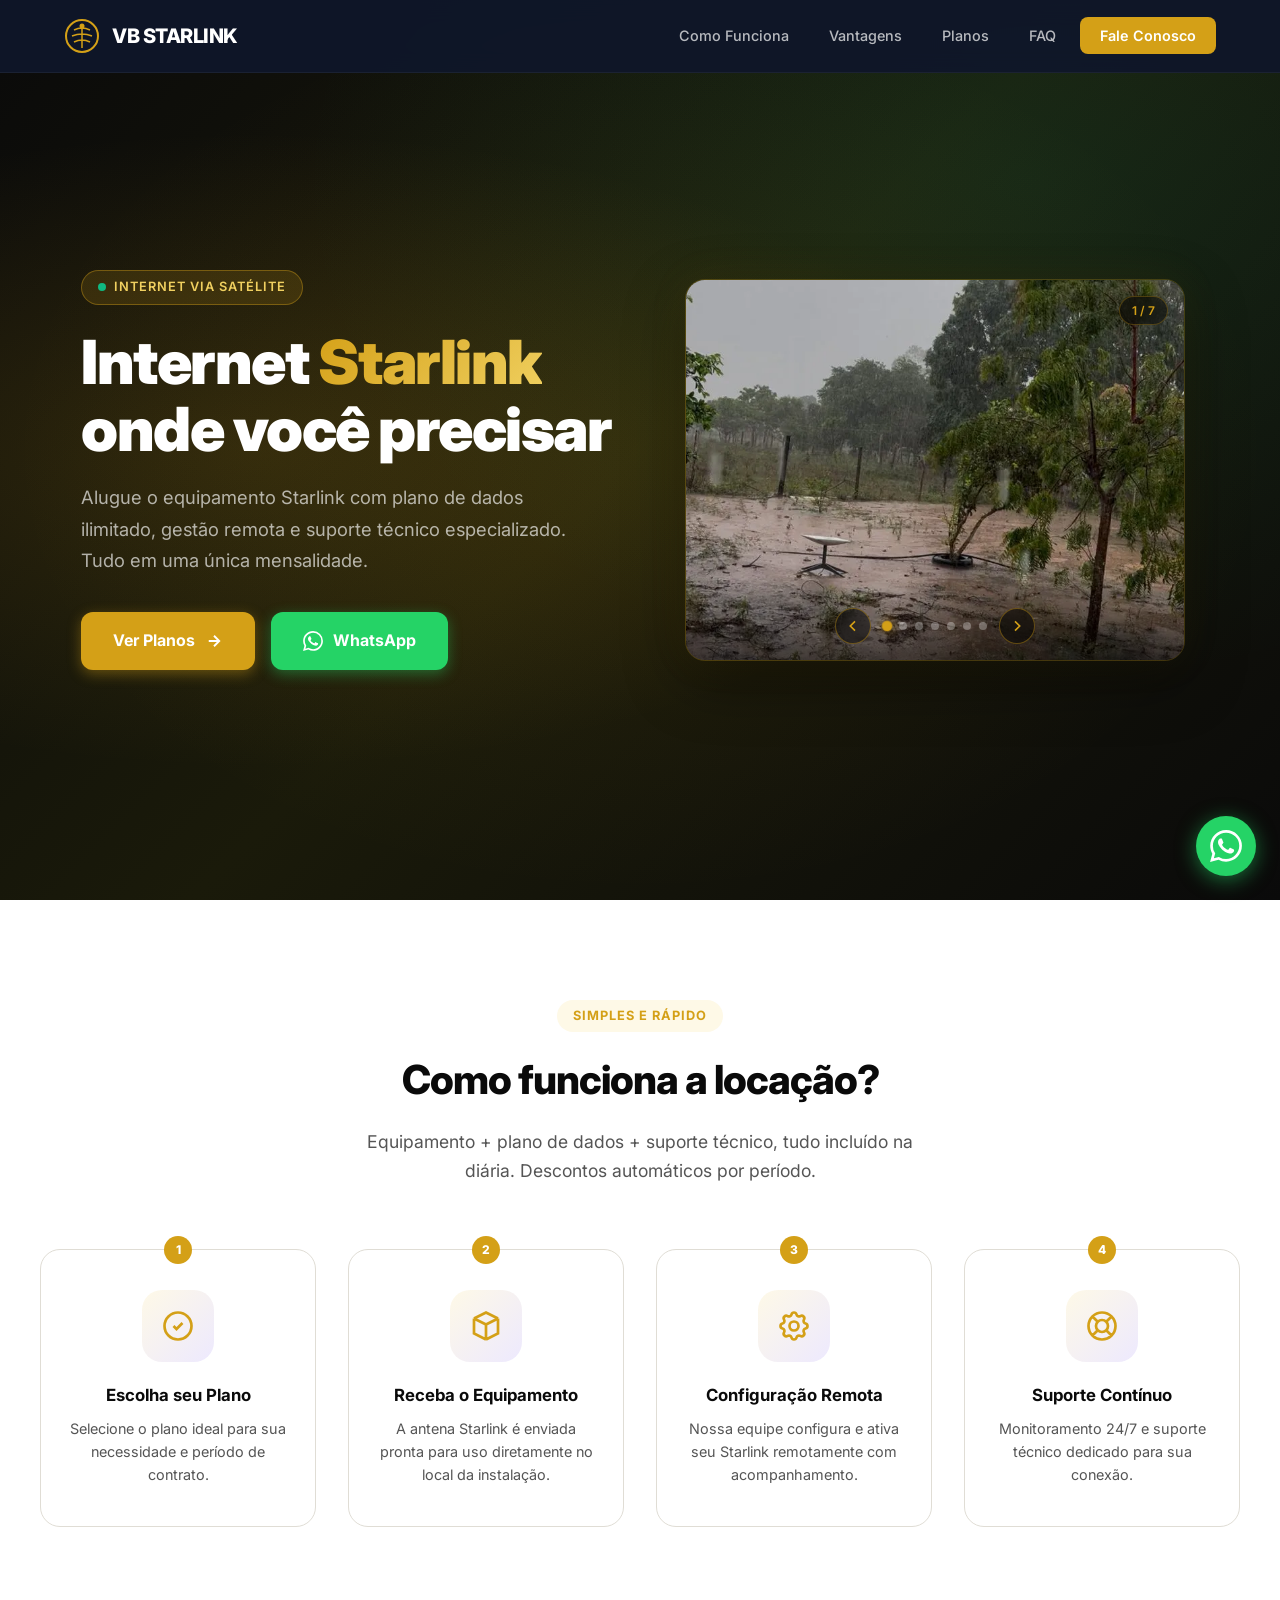
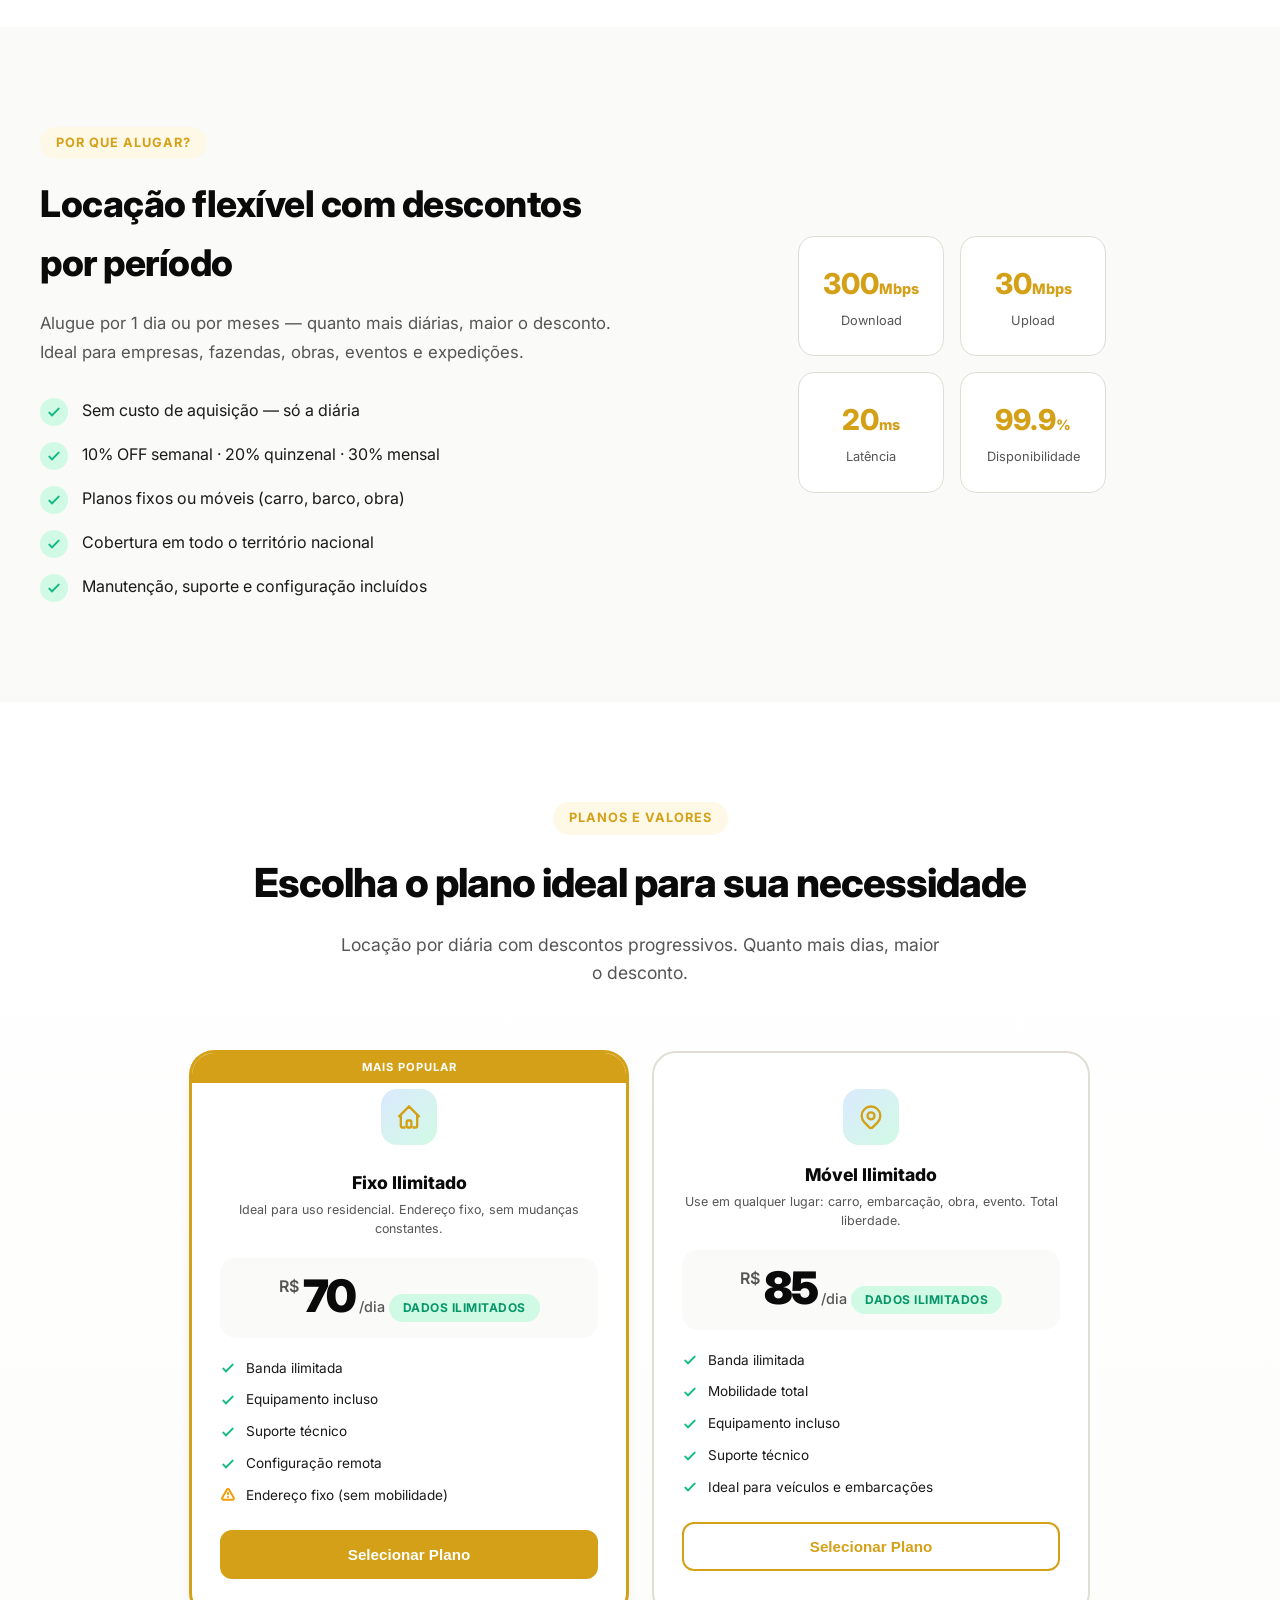
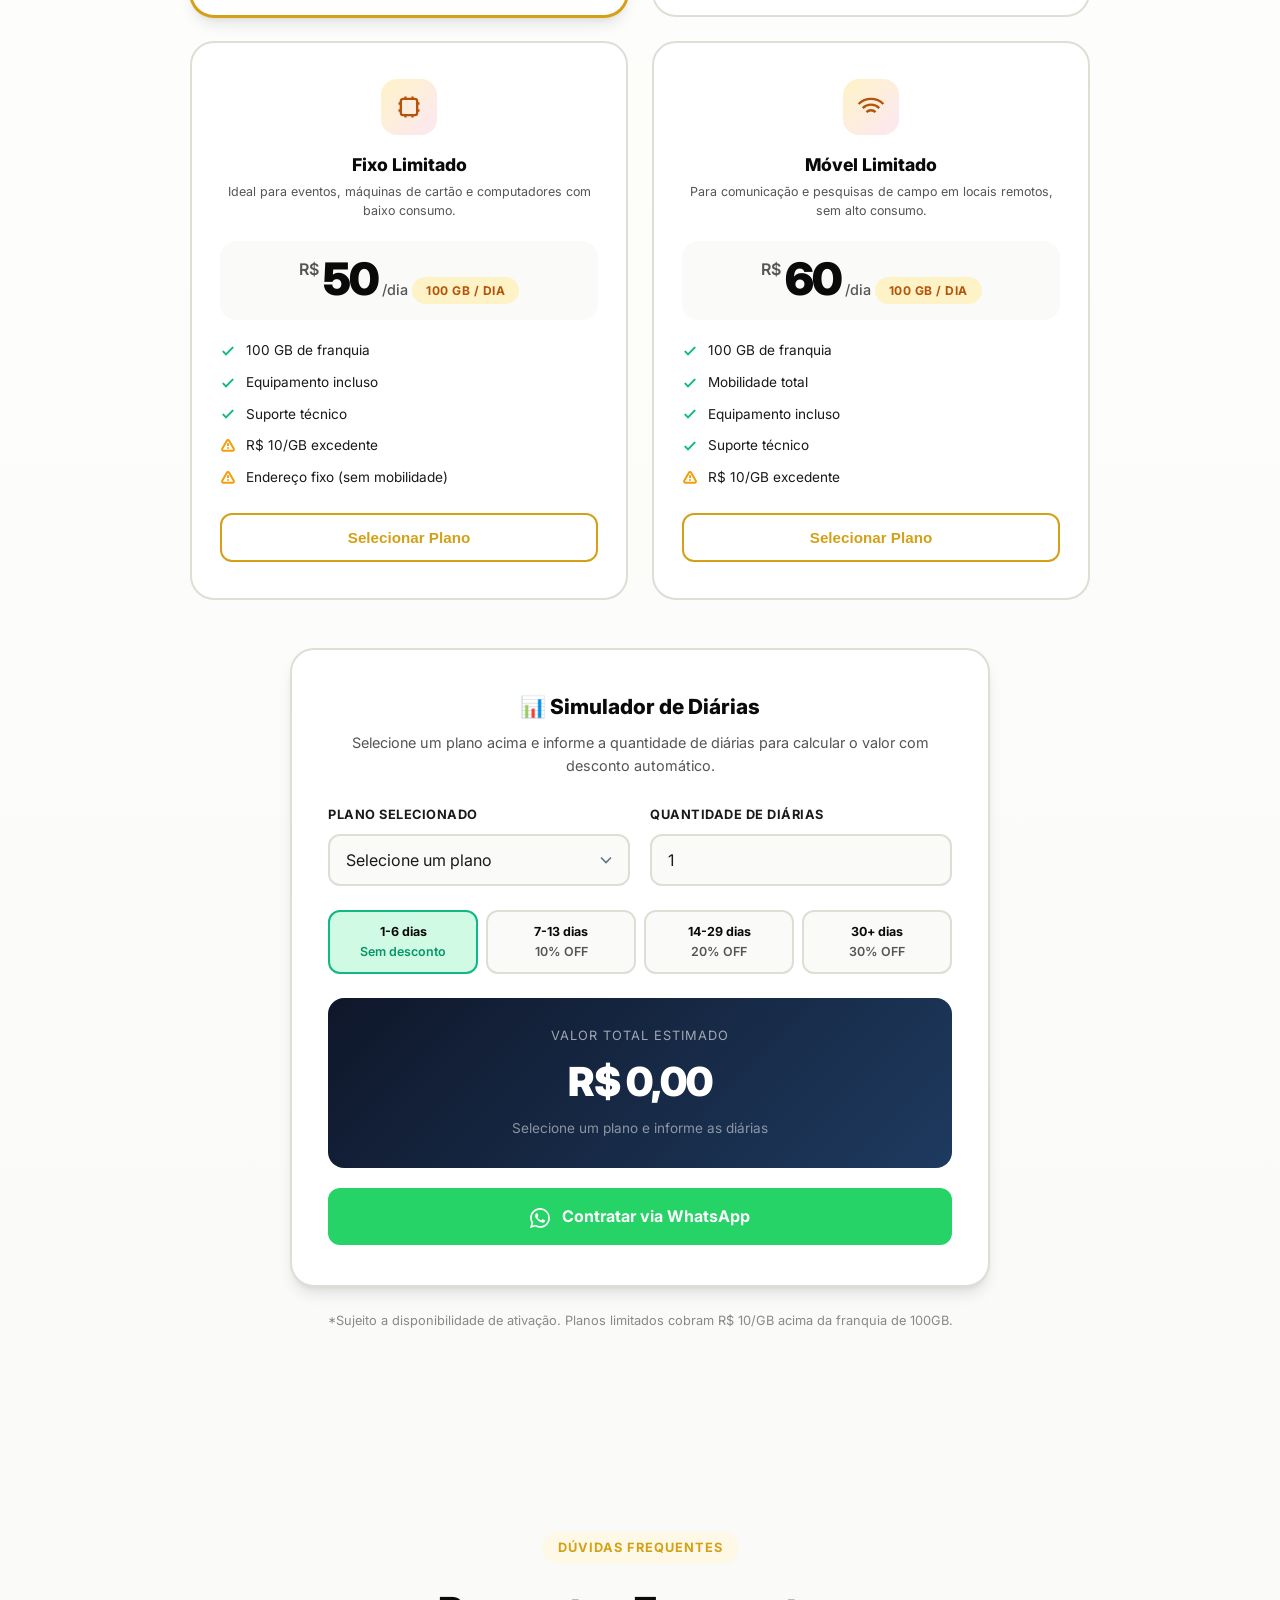
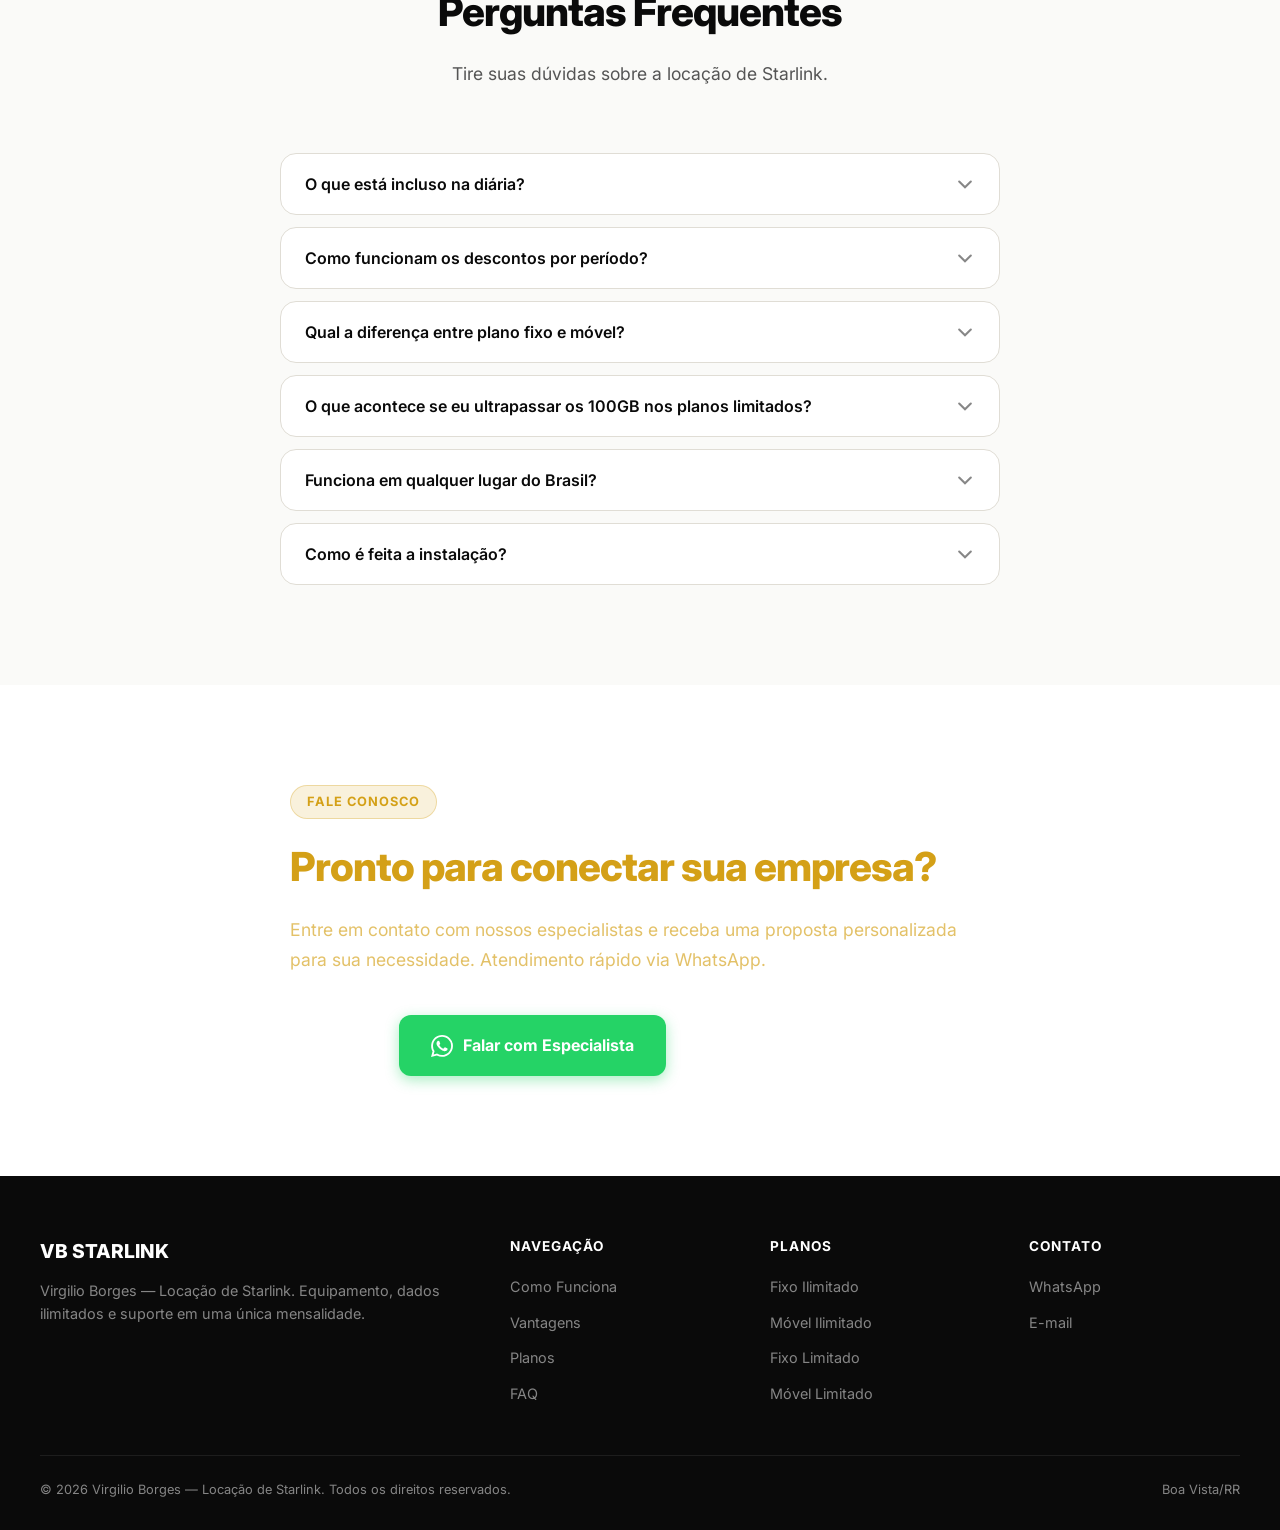
==== commit 0f176ec3: "feat: substituir satellite-card por galeria de fotos com slideshow" ====
--- a/index.html
+++ b/index.html
@@ -327,74 +327,110 @@
             align-items: center;
         }
 
-        .hero-illustration {
+        .hero-gallery {
             position: relative;
             width: 100%;
             max-width: 500px;
-        }
-
-        .satellite-card {
-            background: rgba(255, 255, 255, 0.05);
-            backdrop-filter: blur(20px);
-            border: 1px solid rgba(255, 255, 255, 0.1);
-            border-radius: 24px;
-            padding: 40px;
-            text-align: center;
-        }
-
-        .satellite-icon {
-            width: 160px;
-            height: 160px;
-            margin: 0 auto 24px;
-            background: linear-gradient(135deg, rgba(212, 160, 23, 0.2), rgba(240, 208, 96, 0.2));
+            border-radius: 20px;
+            overflow: hidden;
+            border: 1px solid rgba(212, 160, 23, 0.25);
+            box-shadow: 0 20px 60px rgba(0, 0, 0, 0.4), 0 0 40px rgba(212, 160, 23, 0.08);
+        }
+
+        .gallery-track {
+            display: flex;
+            transition: transform 0.6s cubic-bezier(0.25, 0.46, 0.45, 0.94);
+            will-change: transform;
+        }
+
+        .gallery-slide {
+            min-width: 100%;
+            position: relative;
+        }
+
+        .gallery-slide img {
+            width: 100%;
+            height: 380px;
+            object-fit: cover;
+            display: block;
+        }
+
+        .gallery-overlay {
+            position: absolute;
+            bottom: 0;
+            left: 0;
+            right: 0;
+            height: 80px;
+            background: linear-gradient(transparent, rgba(0, 0, 0, 0.6));
+            pointer-events: none;
+        }
+
+        .gallery-controls {
+            position: absolute;
+            bottom: 16px;
+            left: 50%;
+            transform: translateX(-50%);
+            display: flex;
+            align-items: center;
+            gap: 12px;
+            z-index: 3;
+        }
+
+        .gallery-btn {
+            width: 36px;
+            height: 36px;
             border-radius: 50%;
+            border: 1px solid rgba(212, 160, 23, 0.4);
+            background: rgba(0, 0, 0, 0.5);
+            backdrop-filter: blur(10px);
+            color: #d4a017;
             display: flex;
             align-items: center;
             justify-content: center;
-            animation: float 6s ease-in-out infinite;
-        }
-
-        @keyframes float {
-
-            0%,
-            100% {
-                transform: translateY(0);
-            }
-
-            50% {
-                transform: translateY(-15px);
-            }
-        }
-
-        .satellite-icon svg {
-            width: 80px;
-            height: 80px;
-        }
-
-        .satellite-stats {
-            display: grid;
-            grid-template-columns: 1fr 1fr;
-            gap: 16px;
-            margin-top: 24px;
-        }
-
-        .stat-item {
-            background: rgba(255, 255, 255, 0.05);
-            border-radius: 12px;
-            padding: 16px;
-        }
-
-        .stat-value {
-            font-size: 1.5rem;
-            font-weight: 800;
+            cursor: pointer;
+            transition: all 0.3s ease;
+        }
+
+        .gallery-btn:hover {
+            background: rgba(212, 160, 23, 0.2);
+            border-color: #d4a017;
+        }
+
+        .gallery-dots {
+            display: flex;
+            gap: 8px;
+        }
+
+        .gallery-dot {
+            width: 8px;
+            height: 8px;
+            border-radius: 50%;
+            background: rgba(255, 255, 255, 0.3);
+            border: none;
+            cursor: pointer;
+            transition: all 0.3s ease;
+            padding: 0;
+        }
+
+        .gallery-dot.active {
+            background: #d4a017;
+            transform: scale(1.3);
+            box-shadow: 0 0 8px rgba(212, 160, 23, 0.5);
+        }
+
+        .gallery-counter {
+            position: absolute;
+            top: 16px;
+            right: 16px;
+            background: rgba(0, 0, 0, 0.5);
+            backdrop-filter: blur(10px);
+            border: 1px solid rgba(212, 160, 23, 0.3);
+            border-radius: 20px;
+            padding: 4px 12px;
+            font-size: 0.75rem;
             color: #d4a017;
-        }
-
-        .stat-label {
-            font-size: 0.75rem;
-            color: rgba(255, 255, 255, 0.5);
-            text-transform: uppercase;
-            letter-spacing: 0.5px;
+            font-weight: 600;
+            z-index: 3;
         }
 
         /* ========== SEÇÃO COMO FUNCIONA ========== */
@@ -1274,9 +1310,13 @@
                 order: -1;
             }
 
-            .satellite-card {
+            .hero-gallery {
                 max-width: 400px;
                 margin: 0 auto;
+            }
+
+            .gallery-slide img {
+                height: 280px;
             }
 
             .how-grid {
@@ -1438,40 +1478,39 @@
                 </div>
             </div>
             <div class="hero-visual">
-                <div class="hero-illustration">
-                    <div class="satellite-card">
-                        <div class="satellite-icon">
-                            <svg viewBox="0 0 80 80" fill="none" xmlns="http://www.w3.org/2000/svg">
-                                <circle cx="40" cy="25" r="8" stroke="#d4a017" stroke-width="2.5" />
-                                <path d="M20 55 L40 35 L60 55" stroke="#d4a017" stroke-width="2.5" fill="none"
-                                    stroke-linecap="round" />
-                                <path d="M15 55 H65" stroke="#d4a017" stroke-width="2.5" stroke-linecap="round" />
-                                <path d="M40 25 L40 10" stroke="#f0d060" stroke-width="2" stroke-linecap="round" />
-                                <path d="M30 15 Q40 5 50 15" stroke="#f0d060" stroke-width="1.5" fill="none"
-                                    stroke-linecap="round" />
-                                <path d="M25 20 Q40 8 55 20" stroke="#f0d060" stroke-width="1.5" fill="none"
-                                    stroke-linecap="round" opacity="0.5" />
-                                <circle cx="40" cy="25" r="3" fill="#d4a017" />
+                <div class="hero-gallery" id="heroGallery">
+                    <div class="gallery-counter"><span id="galleryCurrent">1</span> / 7</div>
+                    <div class="gallery-track" id="galleryTrack">
+                        <div class="gallery-slide"><img src="gallery/starlink-01.webp" alt="Starlink em campo"
+                                loading="lazy"></div>
+                        <div class="gallery-slide"><img src="gallery/starlink-02.webp" alt="Equipamento Starlink"
+                                loading="lazy"></div>
+                        <div class="gallery-slide"><img src="gallery/starlink-03.webp" alt="Instalação Starlink"
+                                loading="lazy"></div>
+                        <div class="gallery-slide"><img src="gallery/starlink-04.webp" alt="Starlink conectado"
+                                loading="lazy"></div>
+                        <div class="gallery-slide"><img src="gallery/starlink-05.webp" alt="Antena Starlink"
+                                loading="lazy"></div>
+                        <div class="gallery-slide"><img src="gallery/starlink-06.webp" alt="Starlink em operação"
+                                loading="lazy"></div>
+                        <div class="gallery-slide"><img src="gallery/starlink-07.webp" alt="Cobertura Starlink"
+                                loading="lazy"></div>
+                    </div>
+                    <div class="gallery-overlay"></div>
+                    <div class="gallery-controls">
+                        <button class="gallery-btn" id="galleryPrev" aria-label="Anterior">
+                            <svg width="16" height="16" fill="none" viewBox="0 0 24 24" stroke="currentColor"
+                                stroke-width="2.5">
+                                <path d="M15 19l-7-7 7-7" />
                             </svg>
-                        </div>
-                        <div class="satellite-stats">
-                            <div class="stat-item">
-                                <div class="stat-value">300</div>
-                                <div class="stat-label">Mbps Download</div>
-                            </div>
-                            <div class="stat-item">
-                                <div class="stat-value">30</div>
-                                <div class="stat-label">Mbps Upload</div>
-                            </div>
-                            <div class="stat-item">
-                                <div class="stat-value">∞</div>
-                                <div class="stat-label">Dados Ilimitados</div>
-                            </div>
-                            <div class="stat-item">
-                                <div class="stat-value">24/7</div>
-                                <div class="stat-label">Suporte</div>
-                            </div>
-                        </div>
+                        </button>
+                        <div class="gallery-dots" id="galleryDots"></div>
+                        <button class="gallery-btn" id="galleryNext" aria-label="Próxima">
+                            <svg width="16" height="16" fill="none" viewBox="0 0 24 24" stroke="currentColor"
+                                stroke-width="2.5">
+                                <path d="M9 5l7 7-7 7" />
+                            </svg>
+                        </button>
                     </div>
                 </div>
             </div>
@@ -2019,6 +2058,53 @@
     </a>
 
     <script>
+        // ===== Gallery Slideshow =====
+        (function () {
+            const track = document.getElementById('galleryTrack');
+            const dots = document.getElementById('galleryDots');
+            const counter = document.getElementById('galleryCurrent');
+            const slides = track.querySelectorAll('.gallery-slide');
+            const total = slides.length;
+            let current = 0;
+            let autoTimer;
+
+            // Criar dots
+            for (let i = 0; i < total; i++) {
+                const dot = document.createElement('button');
+                dot.className = 'gallery-dot' + (i === 0 ? ' active' : '');
+                dot.setAttribute('aria-label', 'Foto ' + (i + 1));
+                dot.addEventListener('click', () => goTo(i));
+                dots.appendChild(dot);
+            }
+
+            function goTo(index) {
+                current = ((index % total) + total) % total;
+                track.style.transform = 'translateX(-' + (current * 100) + '%)';
+                counter.textContent = current + 1;
+                dots.querySelectorAll('.gallery-dot').forEach((d, i) => {
+                    d.classList.toggle('active', i === current);
+                });
+                resetAuto();
+            }
+
+            document.getElementById('galleryPrev').addEventListener('click', () => goTo(current - 1));
+            document.getElementById('galleryNext').addEventListener('click', () => goTo(current + 1));
+
+            // Swipe touch
+            let touchStartX = 0;
+            track.addEventListener('touchstart', e => { touchStartX = e.touches[0].clientX; }, { passive: true });
+            track.addEventListener('touchend', e => {
+                const diff = touchStartX - e.changedTouches[0].clientX;
+                if (Math.abs(diff) > 40) goTo(current + (diff > 0 ? 1 : -1));
+            });
+
+            function resetAuto() {
+                clearInterval(autoTimer);
+                autoTimer = setInterval(() => goTo(current + 1), 5000);
+            }
+            resetAuto();
+        })();
+
         // ===== Estrelas animadas no hero =====
         const starsContainer = document.getElementById('heroStars');
         for (let i = 0; i < 80; i++) {
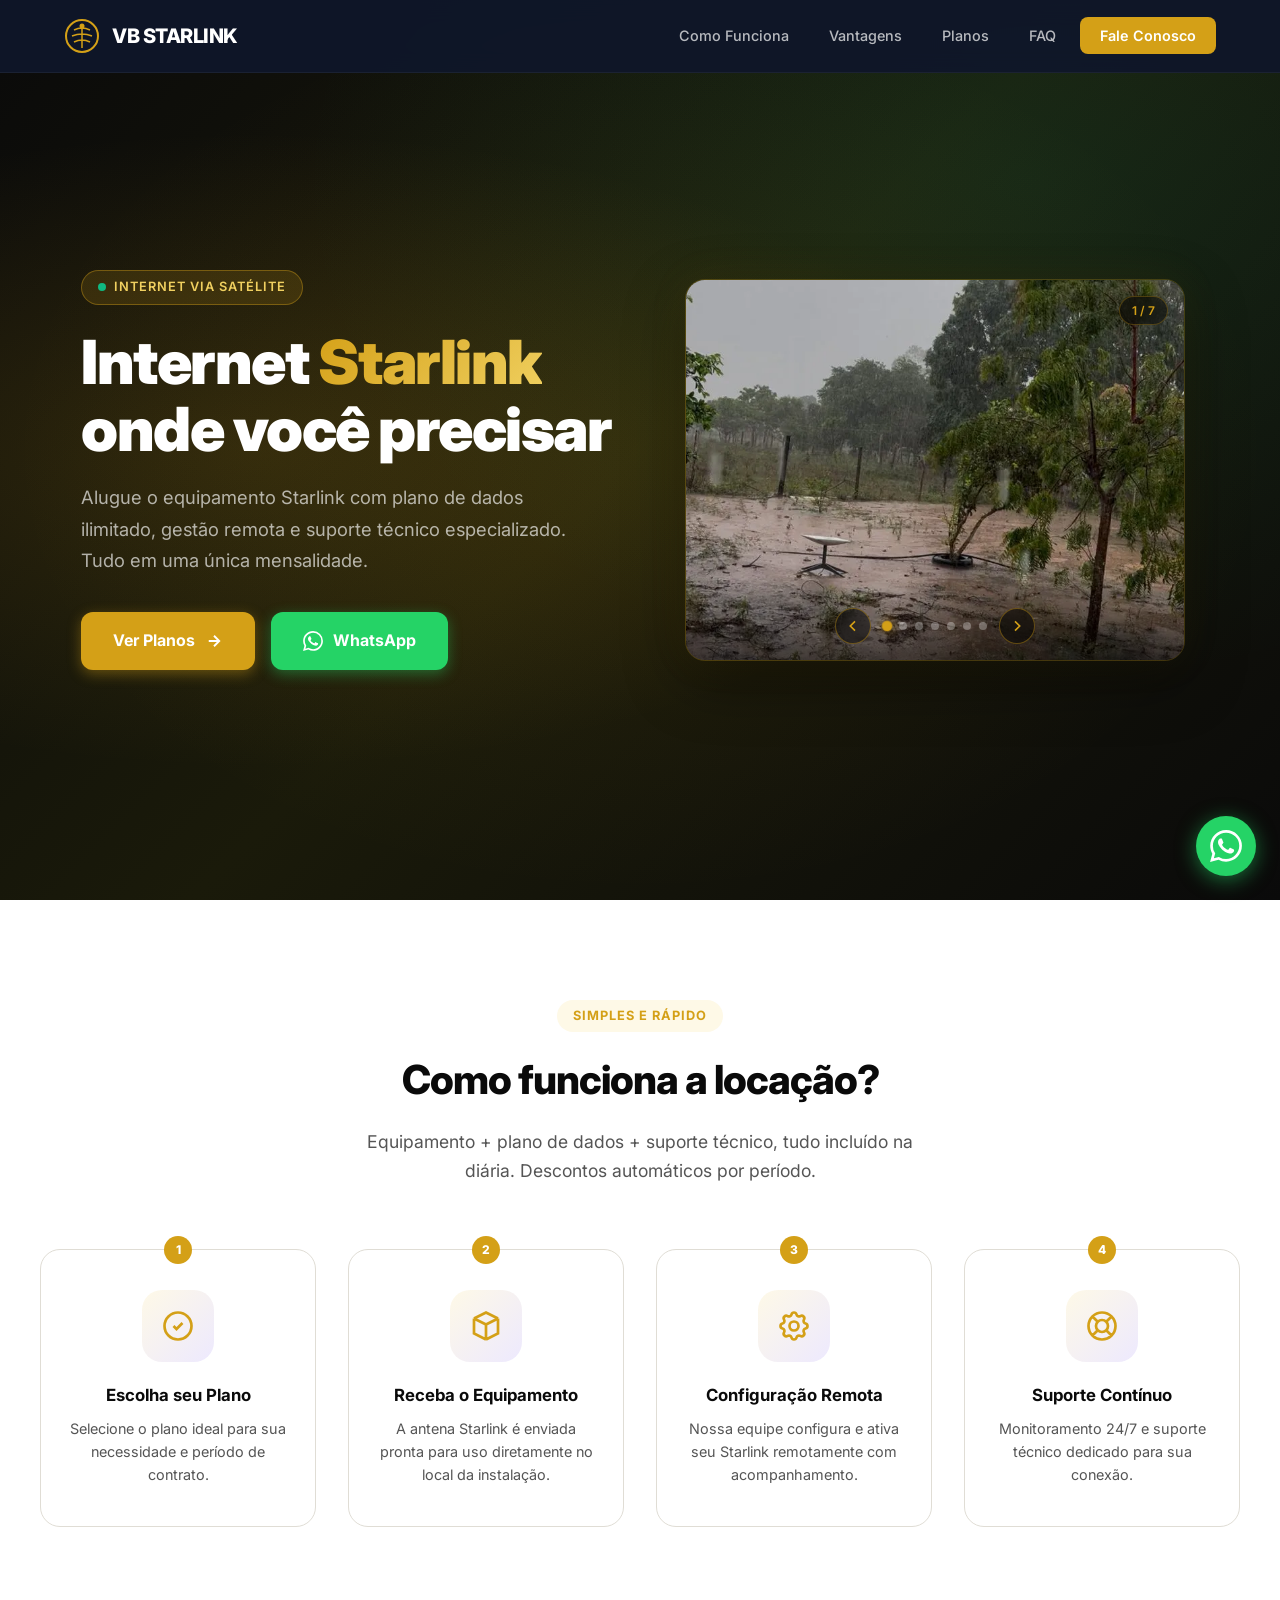
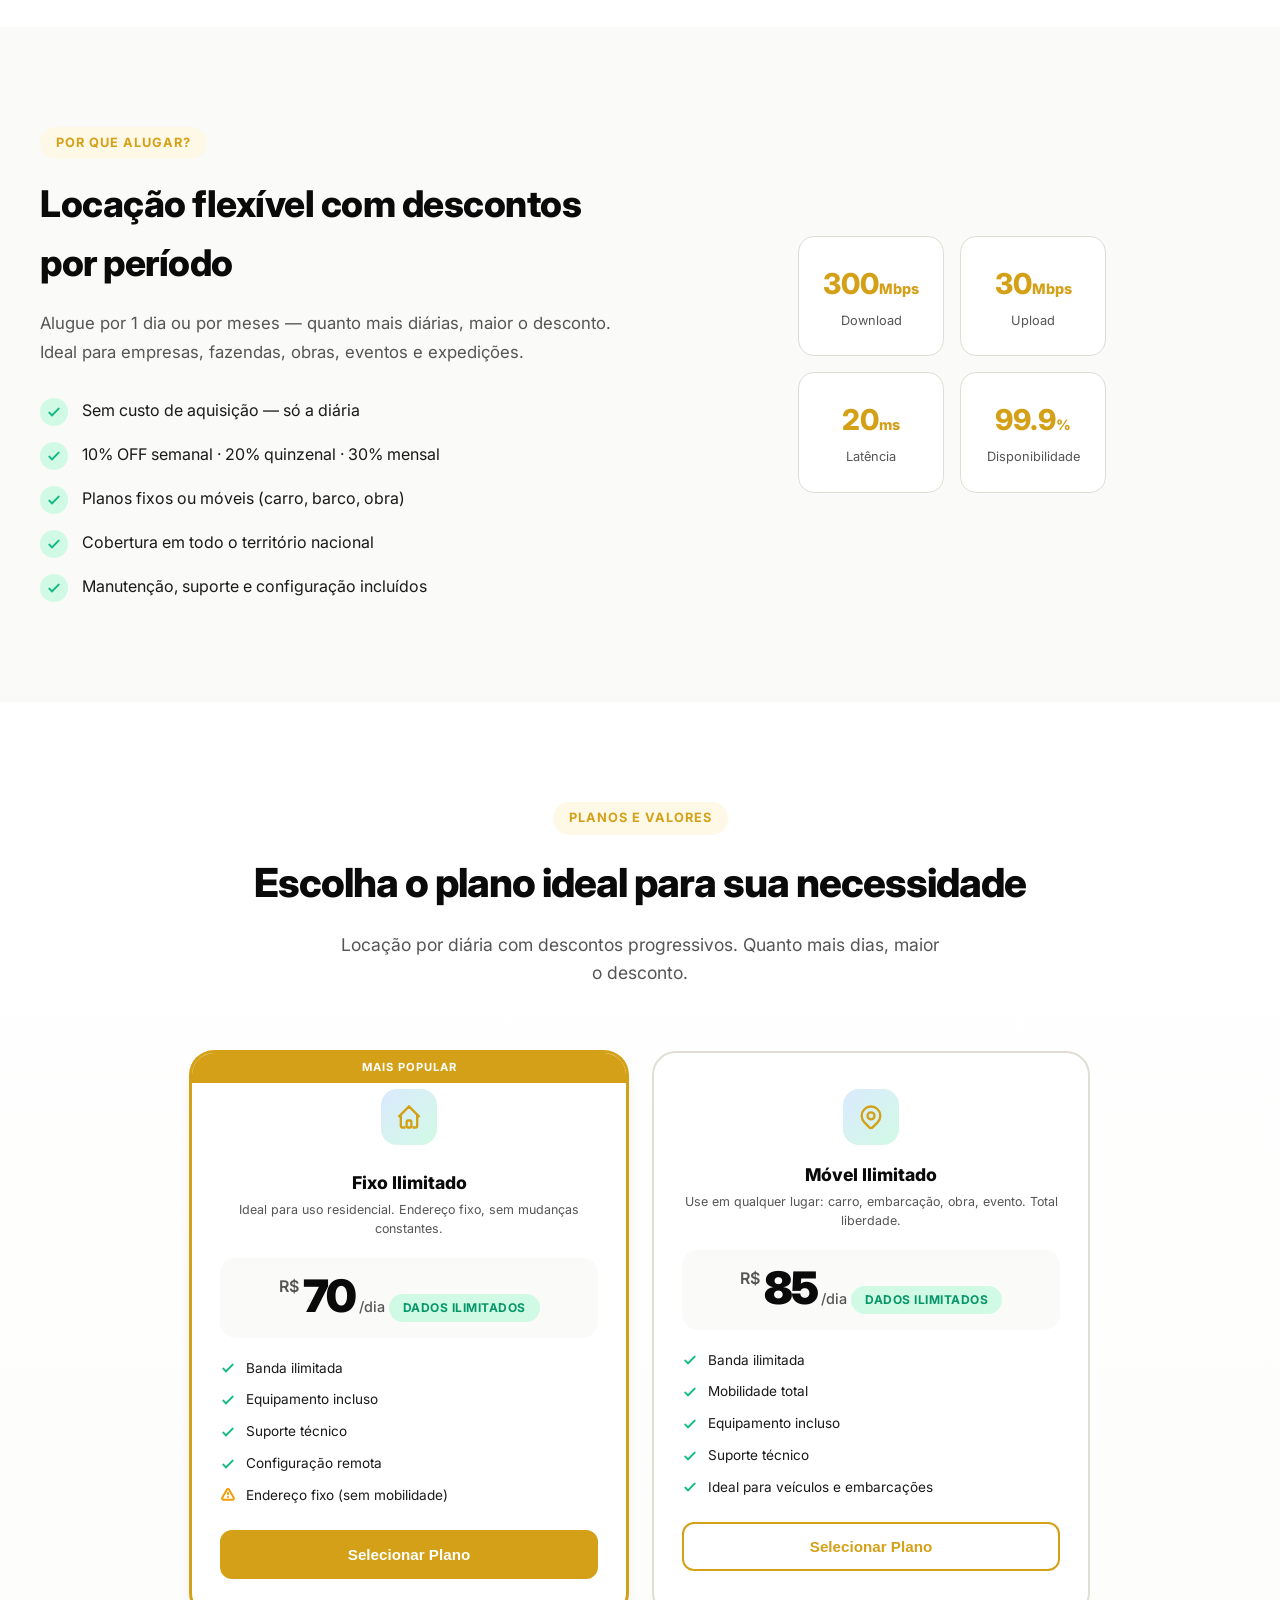
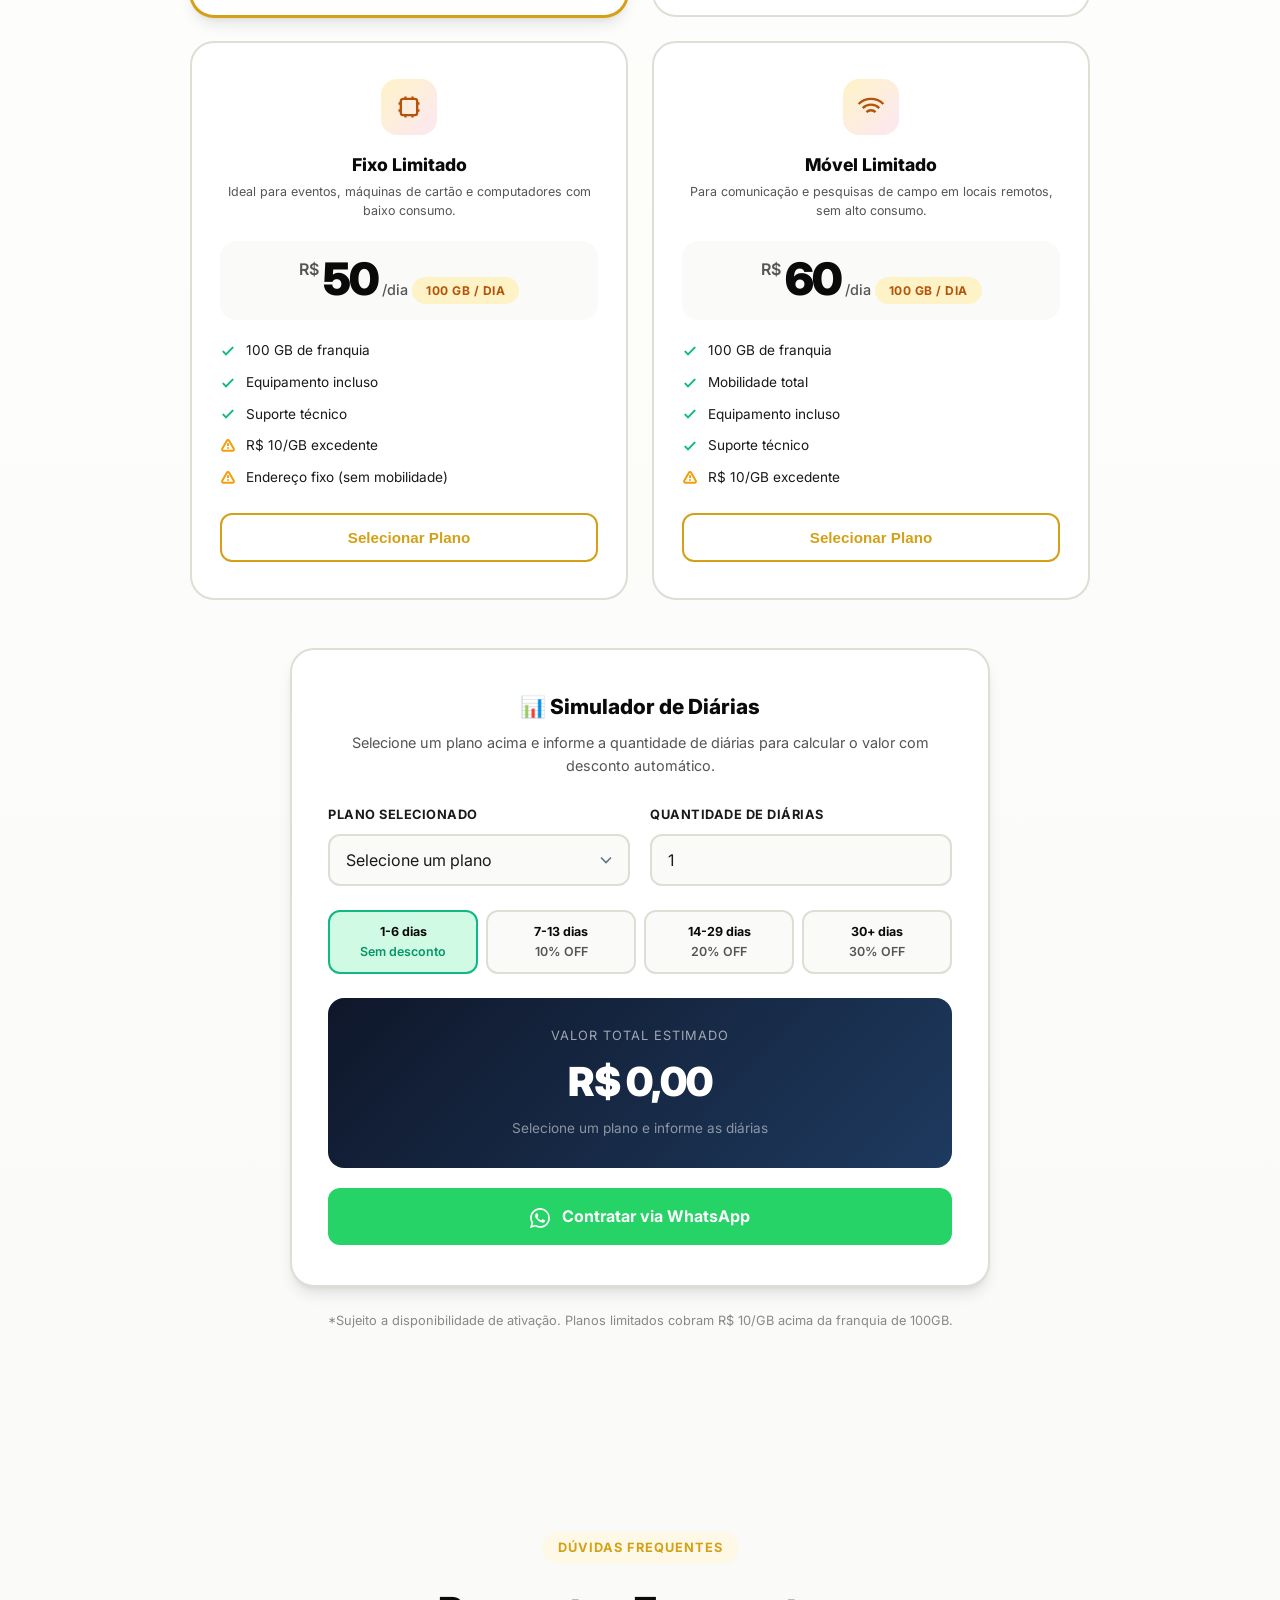
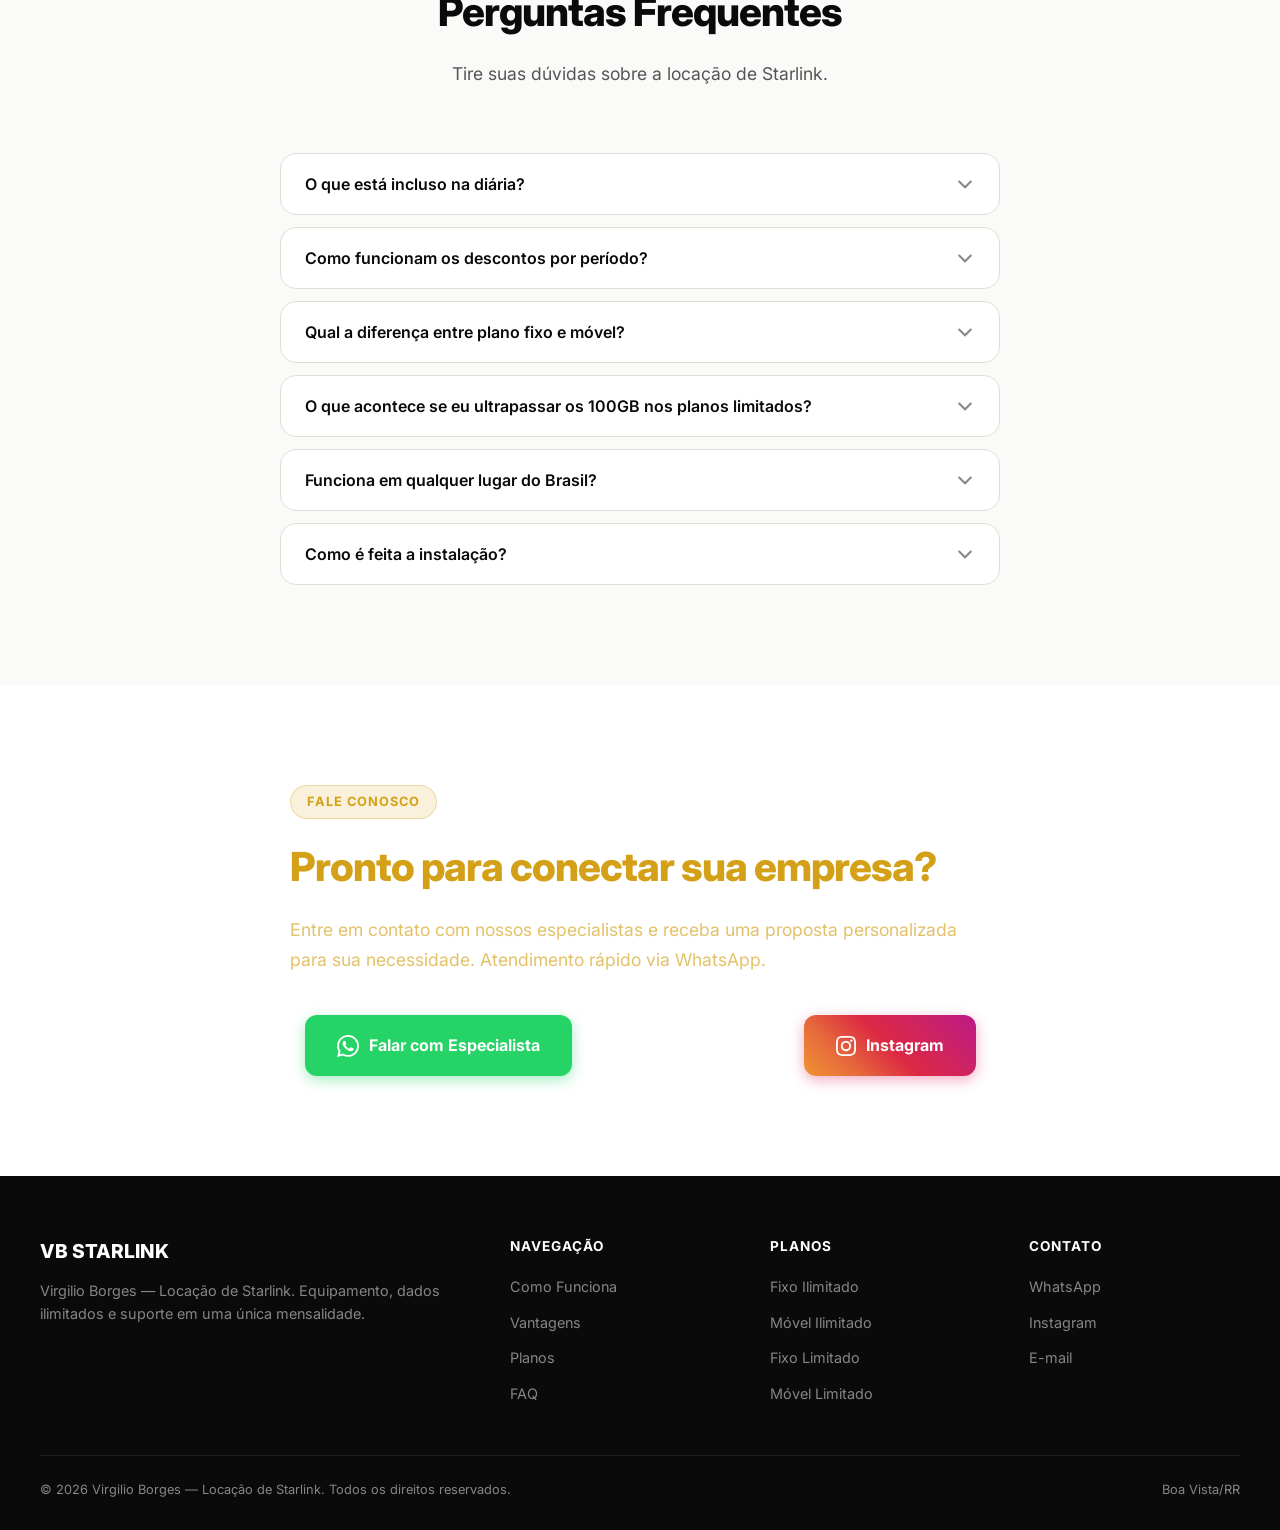
==== commit ebc8766f: "feat: adicionar botão e link do Instagram @capsuleinfo_rr" ====
--- a/index.html
+++ b/index.html
@@ -319,6 +319,17 @@
         .btn-outline:hover {
             border-color: var(--white);
             background: rgba(255, 255, 255, 0.05);
+        }
+
+        .btn-instagram {
+            background: linear-gradient(45deg, #f09433, #e6683c, #dc2743, #cc2366, #bc1888);
+            color: var(--white);
+            box-shadow: 0 4px 14px rgba(225, 48, 108, 0.4);
+        }
+
+        .btn-instagram:hover {
+            transform: translateY(-2px);
+            box-shadow: 0 8px 25px rgba(225, 48, 108, 0.5);
         }
 
         .hero-visual {
@@ -2000,6 +2011,12 @@
                         </svg>
                         Enviar E-mail
                     </a>
+                    <a href="https://www.instagram.com/capsuleinfo_rr" class="btn btn-instagram" target="_blank" rel="noopener">
+                        <svg width="20" height="20" viewBox="0 0 24 24" fill="currentColor">
+                            <path d="M12 2.163c3.204 0 3.584.012 4.85.07 3.252.148 4.771 1.691 4.919 4.919.058 1.265.069 1.645.069 4.849 0 3.205-.012 3.584-.069 4.849-.149 3.225-1.664 4.771-4.919 4.919-1.266.058-1.644.07-4.85.07-3.204 0-3.584-.012-4.849-.07-3.26-.149-4.771-1.699-4.919-4.92-.058-1.265-.07-1.644-.07-4.849 0-3.204.013-3.583.07-4.849.149-3.227 1.664-4.771 4.919-4.919 1.266-.057 1.645-.069 4.849-.069zM12 0C8.741 0 8.333.014 7.053.072 2.695.272.273 2.69.073 7.052.014 8.333 0 8.741 0 12c0 3.259.014 3.668.072 4.948.2 4.358 2.618 6.78 6.98 6.98C8.333 23.986 8.741 24 12 24c3.259 0 3.668-.014 4.948-.072 4.354-.2 6.782-2.618 6.979-6.98.059-1.28.073-1.689.073-4.948 0-3.259-.014-3.667-.072-4.947-.196-4.354-2.617-6.78-6.979-6.98C15.668.014 15.259 0 12 0zm0 5.838a6.162 6.162 0 100 12.324 6.162 6.162 0 000-12.324zM12 16a4 4 0 110-8 4 4 0 010 8zm6.406-11.845a1.44 1.44 0 100 2.881 1.44 1.44 0 000-2.881z"/>
+                        </svg>
+                        Instagram
+                    </a>
                 </div>
             </div>
         </div>
@@ -2036,6 +2053,7 @@
                     <h4>Contato</h4>
                     <ul>
                         <li><a href="https://wa.me/5595981121572" target="_blank" rel="noopener">WhatsApp</a></li>
+                        <li><a href="https://www.instagram.com/capsuleinfo_rr" target="_blank" rel="noopener">Instagram</a></li>
                         <li><a href="mailto:virgilio.junior94@gmail.com">E-mail</a></li>
                     </ul>
                 </div>
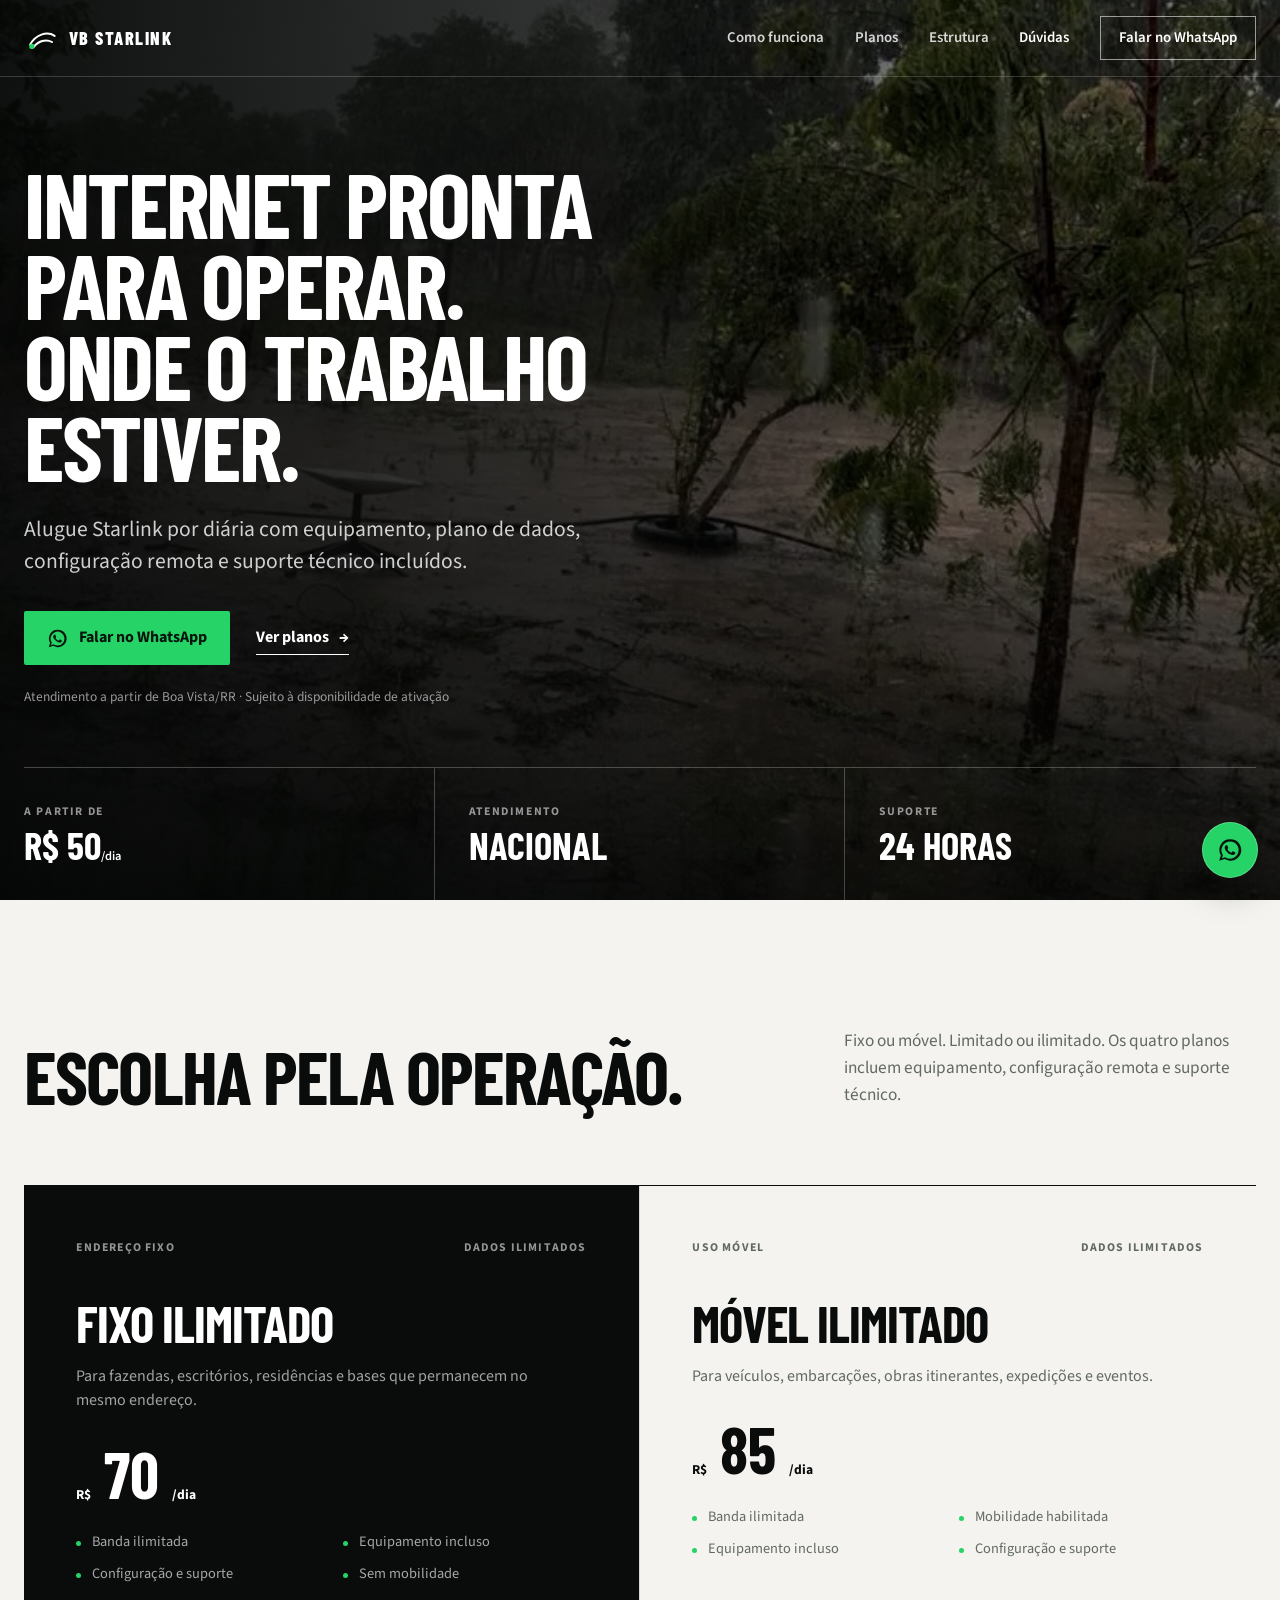
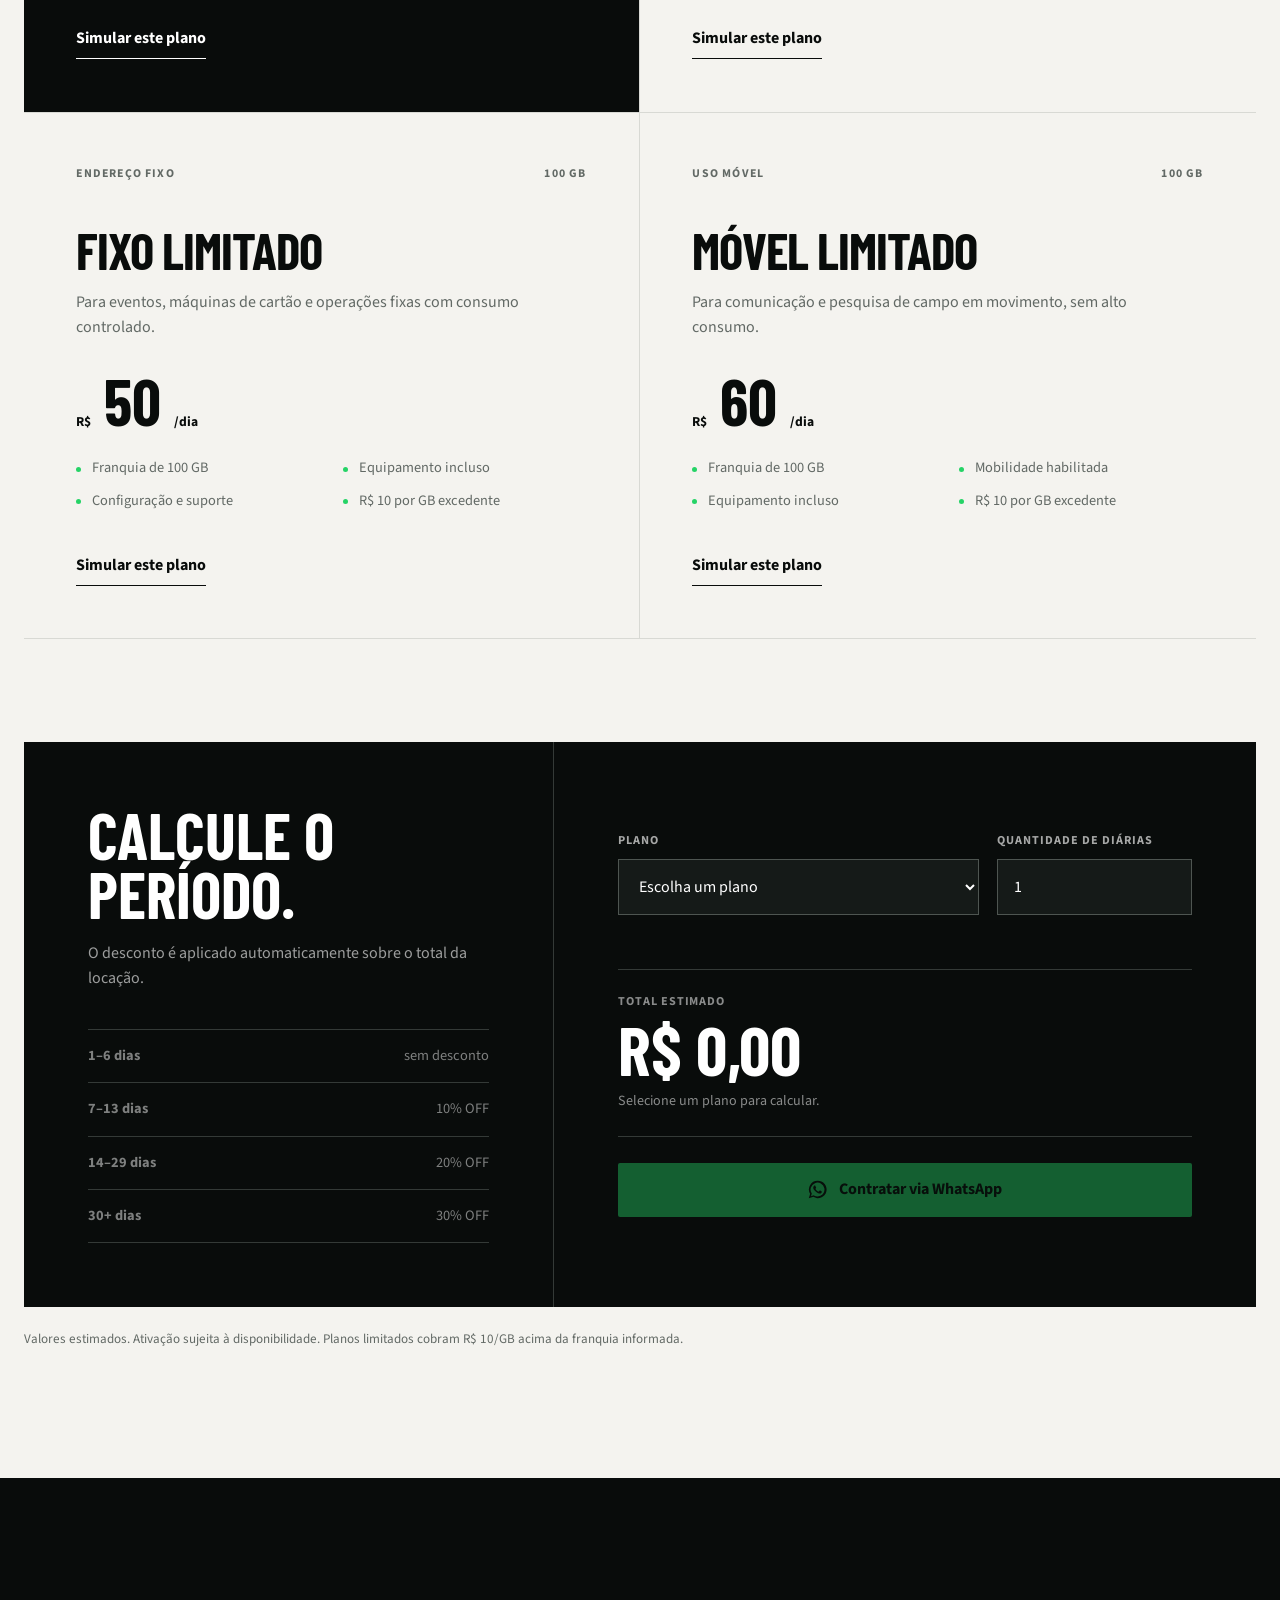
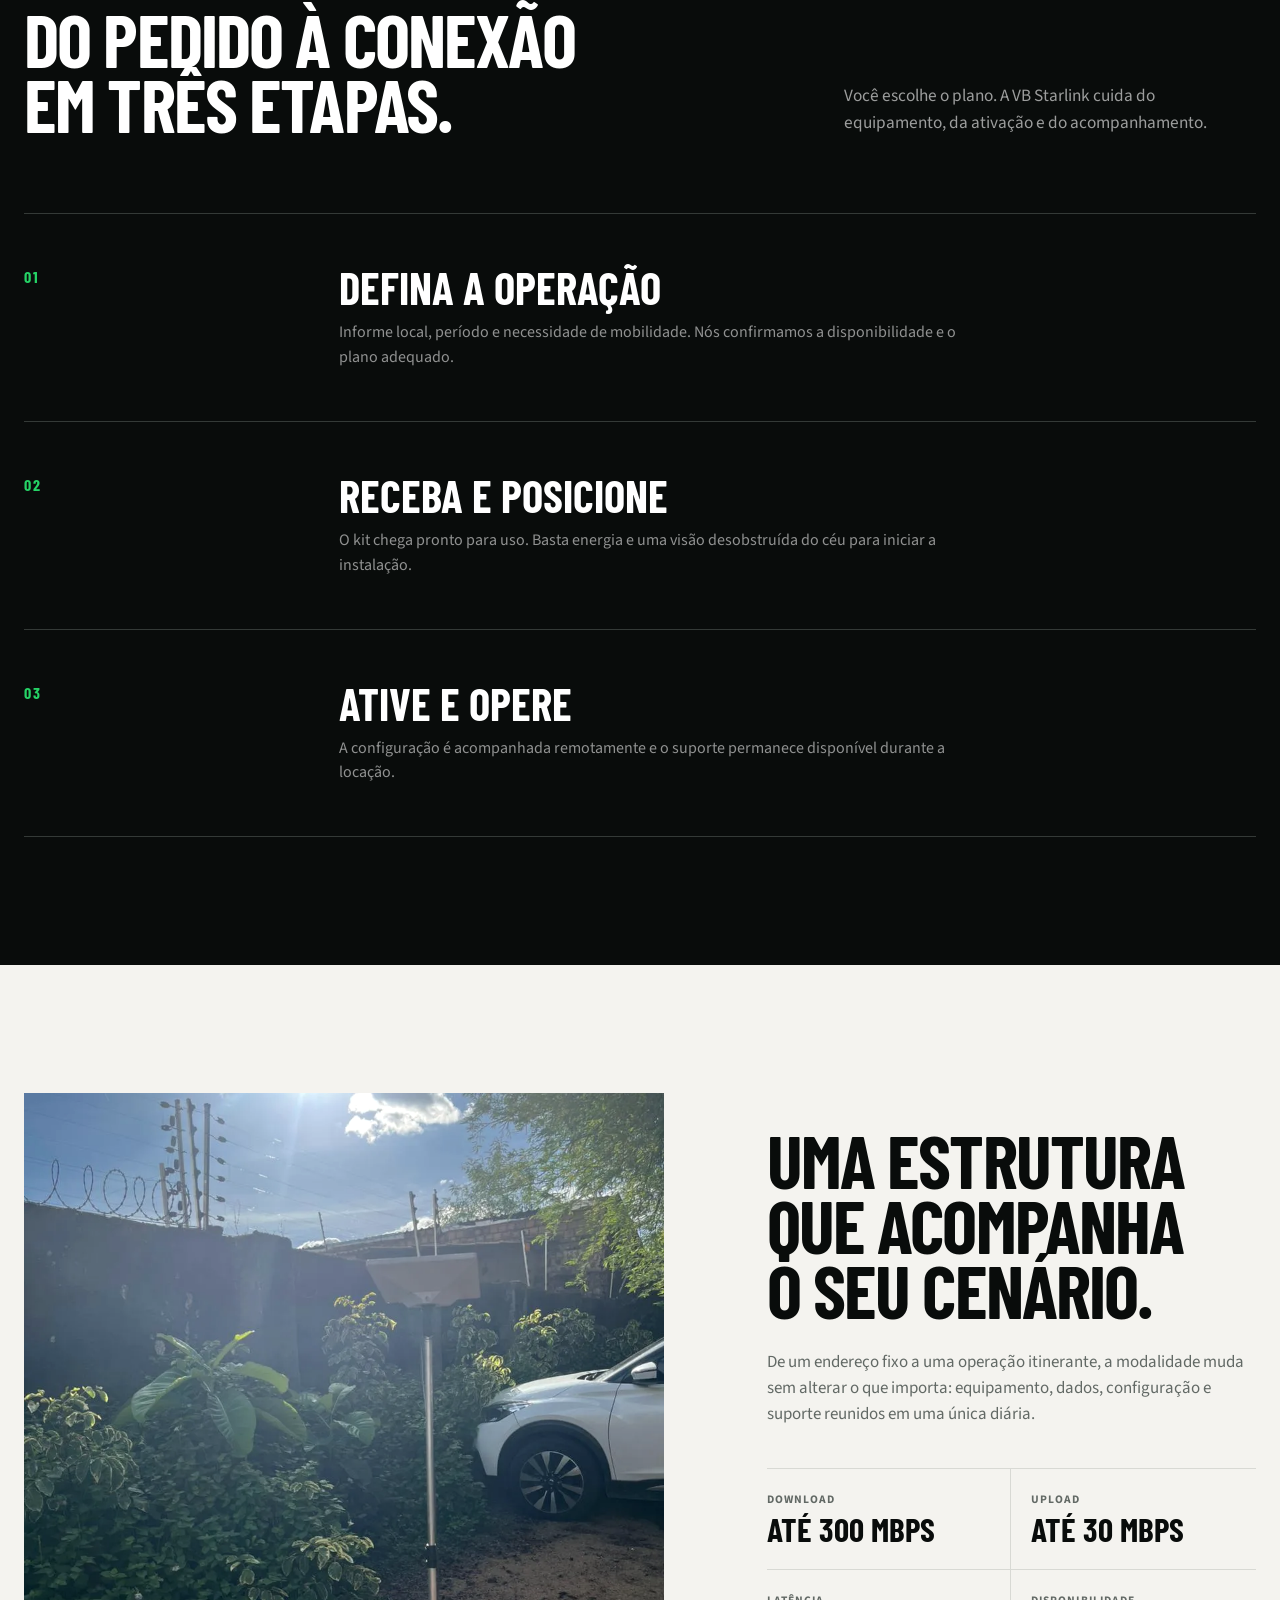
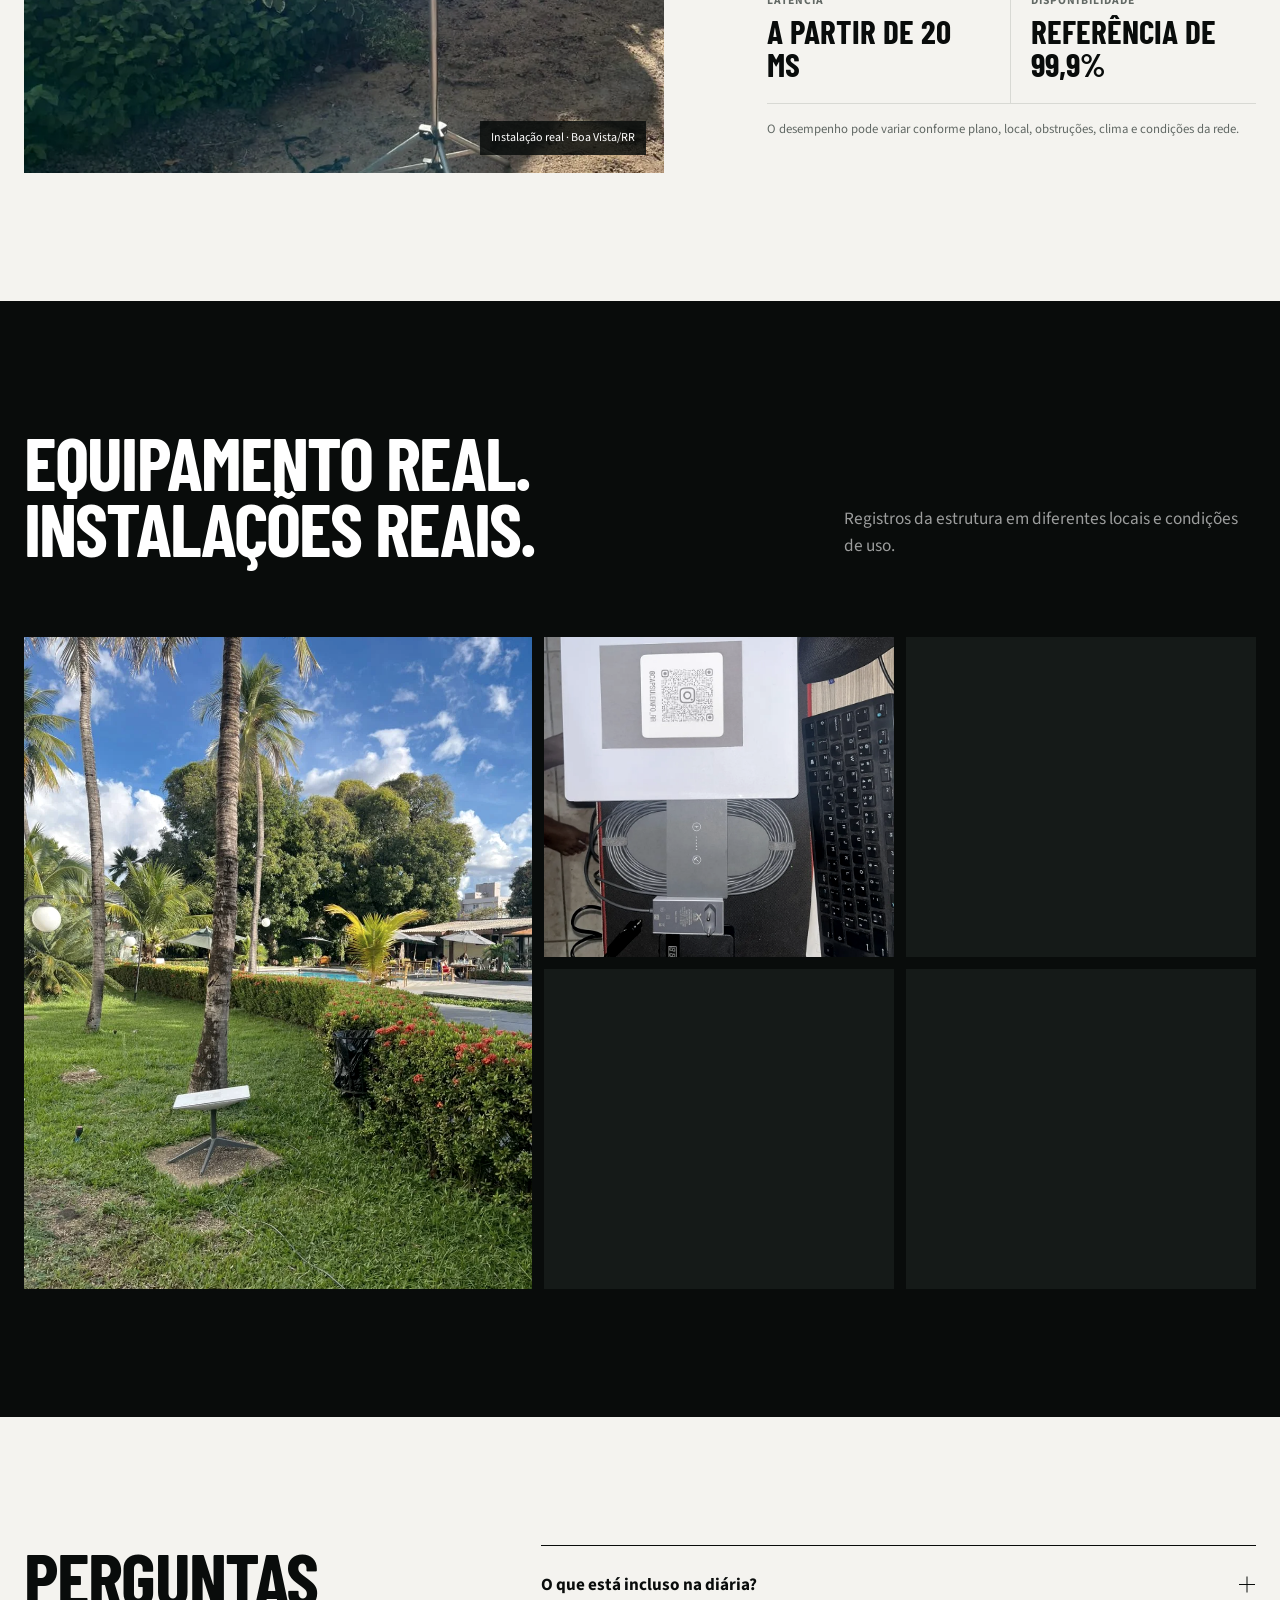
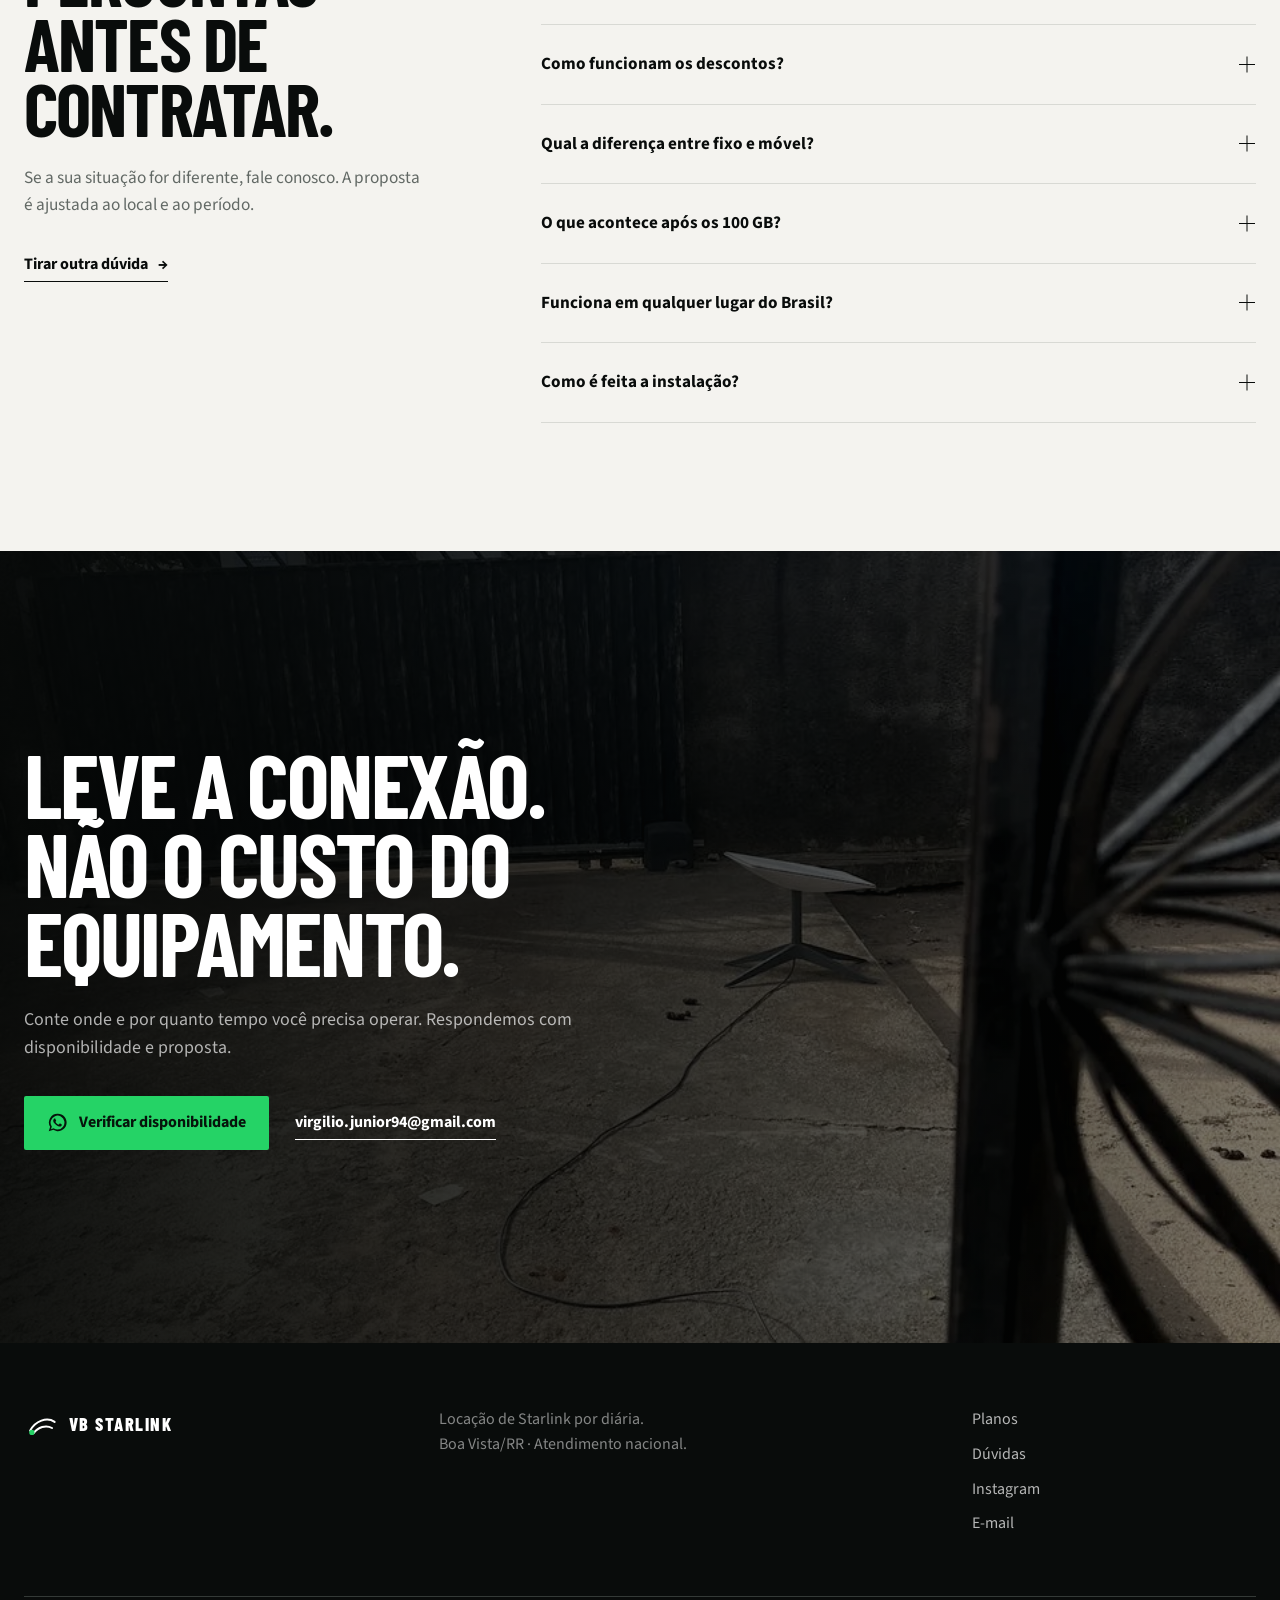
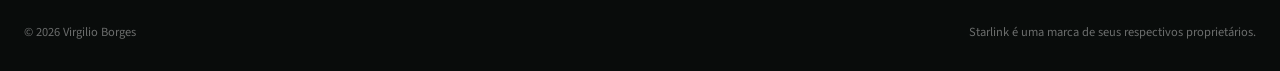
==== commit ba67e614: "redesign landing page" ====
--- a/index.html
+++ b/index.html
@@ -1,2324 +1,261 @@
 <!DOCTYPE html>
-<html lang="pt-br">
-
+<html lang="pt-BR">
 <head>
-    <meta charset="UTF-8">
-    <meta name="viewport" content="width=device-width, initial-scale=1.0">
-    <title>Virgilio Borges | Locação de Starlink - Internet via Satélite</title>
-    <meta name="description"
-        content="Virgilio Borges - Locação de Starlink. Alugue equipamento Starlink com plano de dados, suporte técnico e descontos progressivos. A partir de R$50/dia.">
-    <link rel="preconnect" href="https://fonts.googleapis.com">
-    <link rel="preconnect" href="https://fonts.gstatic.com" crossorigin>
-    <link href="https://fonts.googleapis.com/css2?family=Inter:wght@300;400;500;600;700;800;900&display=swap"
-        rel="stylesheet">
-    <style>
-        *,
-        *::before,
-        *::after {
-            box-sizing: border-box;
-            margin: 0;
-            padding: 0;
-        }
-
-        :root {
-            --primary: #0a0a0a;
-            --primary-light: #1a1a1a;
-            --accent: #d4a017;
-            --accent-hover: #b8860b;
-            --accent-light: #fef9e7;
-            --green: #10b981;
-            --green-light: #d1fae5;
-            --text: #1a1a1a;
-            --text-light: #555555;
-            --text-lighter: #888888;
-            --white: #ffffff;
-            --bg: #fafaf8;
-            --bg-dark: #0a0a0a;
-            --border: #e0ddd5;
-            --shadow: 0 4px 6px -1px rgba(0, 0, 0, 0.1), 0 2px 4px -2px rgba(0, 0, 0, 0.1);
-            --shadow-lg: 0 10px 15px -3px rgba(0, 0, 0, 0.1), 0 4px 6px -4px rgba(0, 0, 0, 0.1);
-            --shadow-xl: 0 20px 25px -5px rgba(0, 0, 0, 0.1), 0 8px 10px -6px rgba(0, 0, 0, 0.1);
-        }
-
-        html {
-            scroll-behavior: smooth;
-        }
-
-        body {
-            font-family: 'Inter', -apple-system, BlinkMacSystemFont, sans-serif;
-            color: var(--text);
-            line-height: 1.6;
-            background: var(--white);
-            -webkit-font-smoothing: antialiased;
-        }
-
-        /* ========== NAVBAR ========== */
-        .navbar {
-            position: fixed;
-            top: 0;
-            left: 0;
-            right: 0;
-            z-index: 1000;
-            background: rgba(15, 23, 42, 0.95);
-            backdrop-filter: blur(12px);
-            border-bottom: 1px solid rgba(255, 255, 255, 0.05);
-            transition: all 0.3s ease;
-        }
-
-        .navbar.scrolled {
-            box-shadow: 0 4px 30px rgba(0, 0, 0, 0.3);
-        }
-
-        .nav-container {
-            max-width: 1200px;
-            margin: 0 auto;
-            padding: 0 24px;
-            display: flex;
-            align-items: center;
-            justify-content: space-between;
-            height: 72px;
-        }
-
-        .nav-logo {
-            display: flex;
-            align-items: center;
-            gap: 12px;
-            text-decoration: none;
-            color: var(--white);
-            font-weight: 800;
-            font-size: 1.25rem;
-            letter-spacing: -0.5px;
-        }
-
-        .nav-logo svg {
-            width: 36px;
-            height: 36px;
-        }
-
-        .nav-links {
-            display: flex;
-            align-items: center;
-            gap: 8px;
-            list-style: none;
-        }
-
-        .nav-links a {
-            color: rgba(255, 255, 255, 0.7);
-            text-decoration: none;
-            font-size: 0.9rem;
-            font-weight: 500;
-            padding: 8px 16px;
-            border-radius: 8px;
-            transition: all 0.2s;
-        }
-
-        .nav-links a:hover {
-            color: var(--white);
-            background: rgba(255, 255, 255, 0.08);
-        }
-
-        .nav-cta {
-            background: var(--accent) !important;
-            color: var(--white) !important;
-            font-weight: 600 !important;
-            padding: 10px 20px !important;
-        }
-
-        .nav-cta:hover {
-            background: var(--accent-hover) !important;
-        }
-
-        .mobile-toggle {
-            display: none;
-            background: none;
-            border: none;
-            color: var(--white);
-            cursor: pointer;
-            padding: 8px;
-        }
-
-        .mobile-toggle svg {
-            width: 28px;
-            height: 28px;
-        }
-
-        /* ========== HERO ========== */
-        .hero {
-            position: relative;
-            min-height: 100vh;
-            display: flex;
-            align-items: center;
-            background: linear-gradient(135deg, #0a0a0a 0%, #1a1a0a 50%, #0a0a0a 100%);
-            overflow: hidden;
-        }
-
-        .hero::before {
-            content: '';
-            position: absolute;
-            inset: 0;
-            pointer-events: none;
-            background:
-                radial-gradient(ellipse at 20% 50%, rgba(212, 160, 23, 0.15) 0%, transparent 50%),
-                radial-gradient(ellipse at 80% 20%, rgba(16, 185, 129, 0.1) 0%, transparent 50%);
-        }
-
-        .hero-stars {
-            position: absolute;
-            inset: 0;
-            overflow: hidden;
-            pointer-events: none;
-        }
-
-        .hero-stars span {
-            position: absolute;
-            width: 2px;
-            height: 2px;
-            background: white;
-            border-radius: 50%;
-            animation: twinkle var(--dur) ease-in-out infinite;
-            opacity: 0;
-        }
-
-        @keyframes twinkle {
-
-            0%,
-            100% {
-                opacity: 0;
-            }
-
-            50% {
-                opacity: var(--opacity);
-            }
-        }
-
-        .hero-container {
-            position: relative;
-            z-index: 2;
-            max-width: 1200px;
-            margin: 0 auto;
-            padding: 120px 24px 80px;
-            display: grid;
-            grid-template-columns: 1fr 1fr;
-            gap: 60px;
-            align-items: center;
-        }
-
-        .hero-badge {
-            display: inline-flex;
-            align-items: center;
-            gap: 8px;
-            background: rgba(212, 160, 23, 0.15);
-            border: 1px solid rgba(212, 160, 23, 0.4);
-            color: #f0d060;
-            padding: 6px 16px;
-            border-radius: 100px;
-            font-size: 0.8rem;
-            font-weight: 600;
-            text-transform: uppercase;
-            letter-spacing: 1px;
-            margin-bottom: 24px;
-        }
-
-        .hero-badge::before {
-            content: '';
-            width: 8px;
-            height: 8px;
-            background: var(--green);
-            border-radius: 50%;
-            animation: pulse-dot 2s ease-in-out infinite;
-        }
-
-        @keyframes pulse-dot {
-
-            0%,
-            100% {
-                opacity: 1;
-                transform: scale(1);
-            }
-
-            50% {
-                opacity: 0.5;
-                transform: scale(1.5);
-            }
-        }
-
-        .hero h1 {
-            font-size: clamp(2.5rem, 5vw, 3.8rem);
-            font-weight: 900;
-            color: var(--white);
-            line-height: 1.1;
-            letter-spacing: -1.5px;
-            margin-bottom: 20px;
-        }
-
-        .hero h1 span {
-            background: linear-gradient(135deg, #d4a017, #f0d060);
-            -webkit-background-clip: text;
-            -webkit-text-fill-color: transparent;
-            background-clip: text;
-        }
-
-        .hero-desc {
-            font-size: 1.15rem;
-            color: rgba(255, 255, 255, 0.65);
-            line-height: 1.7;
-            margin-bottom: 36px;
-            max-width: 520px;
-        }
-
-        .hero-actions {
-            display: flex;
-            gap: 16px;
-            flex-wrap: wrap;
-        }
-
-        .btn {
-            display: inline-flex;
-            align-items: center;
-            gap: 10px;
-            padding: 16px 32px;
-            border-radius: 12px;
-            font-size: 1rem;
-            font-weight: 700;
-            text-decoration: none;
-            border: none;
-            cursor: pointer;
-            transition: all 0.3s ease;
-        }
-
-        .btn-primary {
-            background: var(--accent);
-            color: var(--white);
-            box-shadow: 0 4px 14px rgba(212, 160, 23, 0.4);
-        }
-
-        .btn-primary:hover {
-            background: var(--accent-hover);
-            transform: translateY(-2px);
-            box-shadow: 0 8px 25px rgba(212, 160, 23, 0.5);
-        }
-
-        .btn-whatsapp {
-            background: #25d366;
-            color: var(--white);
-            box-shadow: 0 4px 14px rgba(37, 211, 102, 0.4);
-        }
-
-        .btn-whatsapp:hover {
-            background: #20bd5a;
-            transform: translateY(-2px);
-            box-shadow: 0 8px 25px rgba(37, 211, 102, 0.5);
-        }
-
-        .btn-outline {
-            background: transparent;
-            color: var(--white);
-            border: 2px solid rgba(255, 255, 255, 0.25);
-        }
-
-        .btn-outline:hover {
-            border-color: var(--white);
-            background: rgba(255, 255, 255, 0.05);
-        }
-
-        .btn-instagram {
-            background: linear-gradient(45deg, #f09433, #e6683c, #dc2743, #cc2366, #bc1888);
-            color: var(--white);
-            box-shadow: 0 4px 14px rgba(225, 48, 108, 0.4);
-        }
-
-        .btn-instagram:hover {
-            transform: translateY(-2px);
-            box-shadow: 0 8px 25px rgba(225, 48, 108, 0.5);
-        }
-
-        .hero-visual {
-            display: flex;
-            justify-content: center;
-            align-items: center;
-        }
-
-        .hero-gallery {
-            position: relative;
-            width: 100%;
-            max-width: 500px;
-            border-radius: 20px;
-            overflow: hidden;
-            border: 1px solid rgba(212, 160, 23, 0.25);
-            box-shadow: 0 20px 60px rgba(0, 0, 0, 0.4), 0 0 40px rgba(212, 160, 23, 0.08);
-        }
-
-        .gallery-track {
-            display: flex;
-            transition: transform 0.6s cubic-bezier(0.25, 0.46, 0.45, 0.94);
-            will-change: transform;
-        }
-
-        .gallery-slide {
-            min-width: 100%;
-            position: relative;
-        }
-
-        .gallery-slide img {
-            width: 100%;
-            height: 380px;
-            object-fit: cover;
-            display: block;
-        }
-
-        .gallery-overlay {
-            position: absolute;
-            bottom: 0;
-            left: 0;
-            right: 0;
-            height: 80px;
-            background: linear-gradient(transparent, rgba(0, 0, 0, 0.6));
-            pointer-events: none;
-        }
-
-        .gallery-controls {
-            position: absolute;
-            bottom: 16px;
-            left: 50%;
-            transform: translateX(-50%);
-            display: flex;
-            align-items: center;
-            gap: 12px;
-            z-index: 3;
-        }
-
-        .gallery-btn {
-            width: 36px;
-            height: 36px;
-            border-radius: 50%;
-            border: 1px solid rgba(212, 160, 23, 0.4);
-            background: rgba(0, 0, 0, 0.5);
-            backdrop-filter: blur(10px);
-            color: #d4a017;
-            display: flex;
-            align-items: center;
-            justify-content: center;
-            cursor: pointer;
-            transition: all 0.3s ease;
-        }
-
-        .gallery-btn:hover {
-            background: rgba(212, 160, 23, 0.2);
-            border-color: #d4a017;
-        }
-
-        .gallery-dots {
-            display: flex;
-            gap: 8px;
-        }
-
-        .gallery-dot {
-            width: 8px;
-            height: 8px;
-            border-radius: 50%;
-            background: rgba(255, 255, 255, 0.3);
-            border: none;
-            cursor: pointer;
-            transition: all 0.3s ease;
-            padding: 0;
-        }
-
-        .gallery-dot.active {
-            background: #d4a017;
-            transform: scale(1.3);
-            box-shadow: 0 0 8px rgba(212, 160, 23, 0.5);
-        }
-
-        .gallery-counter {
-            position: absolute;
-            top: 16px;
-            right: 16px;
-            background: rgba(0, 0, 0, 0.5);
-            backdrop-filter: blur(10px);
-            border: 1px solid rgba(212, 160, 23, 0.3);
-            border-radius: 20px;
-            padding: 4px 12px;
-            font-size: 0.75rem;
-            color: #d4a017;
-            font-weight: 600;
-            z-index: 3;
-        }
-
-        /* ========== SEÇÃO COMO FUNCIONA ========== */
-        .section {
-            padding: 100px 24px;
-        }
-
-        .section-container {
-            max-width: 1200px;
-            margin: 0 auto;
-        }
-
-        .section-header {
-            text-align: center;
-            margin-bottom: 64px;
-        }
-
-        .section-tag {
-            display: inline-block;
-            background: var(--accent-light);
-            color: var(--accent);
-            padding: 6px 16px;
-            border-radius: 100px;
-            font-size: 0.8rem;
-            font-weight: 700;
-            text-transform: uppercase;
-            letter-spacing: 1px;
-            margin-bottom: 16px;
-        }
-
-        .section-title {
-            font-size: clamp(1.8rem, 3.5vw, 2.5rem);
-            font-weight: 800;
-            color: var(--primary);
-            letter-spacing: -1px;
-            margin-bottom: 16px;
-        }
-
-        .section-subtitle {
-            font-size: 1.1rem;
-            color: var(--text-light);
-            max-width: 600px;
-            margin: 0 auto;
-        }
-
-        .how-grid {
-            display: grid;
-            grid-template-columns: repeat(4, 1fr);
-            gap: 32px;
-        }
-
-        .how-card {
-            text-align: center;
-            padding: 40px 24px;
-            border-radius: 20px;
-            background: var(--white);
-            border: 1px solid var(--border);
-            transition: all 0.3s ease;
-            position: relative;
-        }
-
-        .how-card:hover {
-            transform: translateY(-8px);
-            box-shadow: var(--shadow-xl);
-            border-color: var(--accent);
-        }
-
-        .how-card-number {
-            position: absolute;
-            top: -14px;
-            left: 50%;
-            transform: translateX(-50%);
-            width: 28px;
-            height: 28px;
-            background: var(--accent);
-            color: var(--white);
-            border-radius: 50%;
-            display: flex;
-            align-items: center;
-            justify-content: center;
-            font-size: 0.75rem;
-            font-weight: 800;
-        }
-
-        .how-icon {
-            width: 72px;
-            height: 72px;
-            margin: 0 auto 20px;
-            background: linear-gradient(135deg, var(--accent-light), #ede9fe);
-            border-radius: 20px;
-            display: flex;
-            align-items: center;
-            justify-content: center;
-        }
-
-        .how-icon svg {
-            width: 36px;
-            height: 36px;
-            color: var(--accent);
-        }
-
-        .how-card h3 {
-            font-size: 1.05rem;
-            font-weight: 700;
-            margin-bottom: 8px;
-            color: var(--primary);
-        }
-
-        .how-card p {
-            font-size: 0.9rem;
-            color: var(--text-light);
-            line-height: 1.6;
-        }
-
-        /* ========== DESTAQUES / VANTAGENS ========== */
-        .advantages {
-            background: var(--bg);
-        }
-
-        .adv-grid {
-            display: grid;
-            grid-template-columns: 1fr 1fr;
-            gap: 48px;
-            align-items: center;
-        }
-
-        .adv-content h2 {
-            font-size: clamp(1.8rem, 3vw, 2.3rem);
-            font-weight: 800;
-            color: var(--primary);
-            letter-spacing: -0.5px;
-            margin-bottom: 16px;
-        }
-
-        .adv-content p {
-            font-size: 1.05rem;
-            color: var(--text-light);
-            margin-bottom: 32px;
-            line-height: 1.7;
-        }
-
-        .adv-list {
-            list-style: none;
-            display: flex;
-            flex-direction: column;
-            gap: 16px;
-        }
-
-        .adv-list li {
-            display: flex;
-            align-items: flex-start;
-            gap: 14px;
-            font-size: 1rem;
-            color: var(--text);
-        }
-
-        .adv-check {
-            flex-shrink: 0;
-            width: 28px;
-            height: 28px;
-            background: var(--green-light);
-            border-radius: 50%;
-            display: flex;
-            align-items: center;
-            justify-content: center;
-        }
-
-        .adv-check svg {
-            width: 16px;
-            height: 16px;
-            color: var(--green);
-        }
-
-        .adv-visual {
-            display: flex;
-            justify-content: center;
-        }
-
-        .adv-card-stack {
-            display: grid;
-            grid-template-columns: 1fr 1fr;
-            gap: 16px;
-            max-width: 460px;
-        }
-
-        .adv-mini-card {
-            background: var(--white);
-            border: 1px solid var(--border);
-            border-radius: 16px;
-            padding: 24px;
-            text-align: center;
-            transition: all 0.3s;
-        }
-
-        .adv-mini-card:hover {
-            transform: translateY(-4px);
-            box-shadow: var(--shadow-lg);
-        }
-
-        .adv-mini-card .mini-value {
-            font-size: 1.8rem;
-            font-weight: 800;
-            color: var(--accent);
-        }
-
-        .adv-mini-card .mini-label {
-            font-size: 0.8rem;
-            color: var(--text-light);
-            margin-top: 4px;
-        }
-
-        /* ========== PLANOS ========== */
-        .plans {
-            background: linear-gradient(180deg, var(--white) 0%, var(--bg) 100%);
-        }
-
-        .plans-grid {
-            display: grid;
-            grid-template-columns: repeat(2, 1fr);
-            gap: 24px;
-            max-width: 900px;
-            margin: 0 auto;
-        }
-
-        .plan-card {
-            background: var(--white);
-            border: 2px solid var(--border);
-            border-radius: 24px;
-            padding: 36px 28px;
-            text-align: center;
-            transition: all 0.4s ease;
-            position: relative;
-            overflow: hidden;
-            cursor: pointer;
-        }
-
-        .plan-card:hover {
-            transform: translateY(-8px);
-            box-shadow: var(--shadow-xl);
-        }
-
-        .plan-card.selected-plan {
-            border-color: var(--accent);
-            box-shadow: 0 0 0 2px var(--accent), var(--shadow-xl);
-        }
-
-        .plan-card.featured {
-            border-color: var(--accent);
-            box-shadow: 0 0 0 1px var(--accent), var(--shadow-lg);
-        }
-
-        .plan-badge {
-            position: absolute;
-            top: 0;
-            left: 0;
-            right: 0;
-            background: var(--accent);
-            color: var(--white);
-            font-size: 0.7rem;
-            font-weight: 700;
-            text-transform: uppercase;
-            letter-spacing: 1px;
-            padding: 6px;
-        }
-
-        .plan-type-icon {
-            width: 56px;
-            height: 56px;
-            margin: 0 auto 16px;
-            border-radius: 16px;
-            display: flex;
-            align-items: center;
-            justify-content: center;
-        }
-
-        .plan-type-icon.unlimited {
-            background: linear-gradient(135deg, #dbeafe, #d1fae5);
-        }
-
-        .plan-type-icon.limited {
-            background: linear-gradient(135deg, #fef3c7, #fce7f3);
-        }
-
-        .plan-type-icon svg {
-            width: 28px;
-            height: 28px;
-        }
-
-        .plan-name {
-            font-size: 1.1rem;
-            font-weight: 800;
-            color: var(--primary);
-            margin-bottom: 4px;
-            margin-top: 8px;
-        }
-
-        .plan-card.featured .plan-name {
-            margin-top: 24px;
-        }
-
-        .plan-subtitle {
-            font-size: 0.78rem;
-            color: var(--text-light);
-            margin-bottom: 20px;
-            line-height: 1.5;
-            min-height: 36px;
-        }
-
-        .plan-price {
-            margin-bottom: 20px;
-            padding: 16px;
-            background: var(--bg);
-            border-radius: 16px;
-        }
-
-        .plan-currency {
-            font-size: 1rem;
-            font-weight: 600;
-            color: var(--text-light);
-            vertical-align: top;
-        }
-
-        .plan-amount {
-            font-size: 2.8rem;
-            font-weight: 900;
-            color: var(--primary);
-            letter-spacing: -2px;
-            line-height: 1;
-        }
-
-        .plan-period {
-            font-size: 0.9rem;
-            color: var(--text-light);
-            font-weight: 500;
-        }
-
-        .plan-data-badge {
-            display: inline-block;
-            padding: 4px 14px;
-            border-radius: 100px;
-            font-size: 0.75rem;
-            font-weight: 700;
-            text-transform: uppercase;
-            letter-spacing: 0.5px;
-            margin-top: 8px;
-        }
-
-        .plan-data-badge.unlimited-badge {
-            background: var(--green-light);
-            color: #059669;
-        }
-
-        .plan-data-badge.limited-badge {
-            background: #fef3c7;
-            color: #b45309;
-        }
-
-        .plan-features {
-            list-style: none;
-            text-align: left;
-            margin-bottom: 24px;
-            display: flex;
-            flex-direction: column;
-            gap: 10px;
-        }
-
-        .plan-features li {
-            display: flex;
-            align-items: center;
-            gap: 10px;
-            font-size: 0.85rem;
-            color: var(--text);
-        }
-
-        .plan-features li svg {
-            flex-shrink: 0;
-            width: 16px;
-            height: 16px;
-            color: var(--green);
-        }
-
-        .plan-features li.warning svg {
-            color: #f59e0b;
-        }
-
-        .plan-btn {
-            display: block;
-            width: 100%;
-            padding: 14px;
-            border-radius: 12px;
-            font-size: 0.95rem;
-            font-weight: 700;
-            text-decoration: none;
-            text-align: center;
-            transition: all 0.3s;
-            border: 2px solid var(--accent);
-            color: var(--accent);
-            background: transparent;
-            cursor: pointer;
-        }
-
-        .plan-btn:hover {
-            background: var(--accent);
-            color: var(--white);
-            transform: translateY(-2px);
-        }
-
-        .plan-card.featured .plan-btn,
-        .plan-card.selected-plan .plan-btn {
-            background: var(--accent);
-            color: var(--white);
-        }
-
-        .plan-card.featured .plan-btn:hover,
-        .plan-card.selected-plan .plan-btn:hover {
-            background: var(--accent-hover);
-        }
-
-        .plan-note {
-            text-align: center;
-            margin-top: 24px;
-            font-size: 0.8rem;
-            color: var(--text-lighter);
-        }
-
-        /* ========== SIMULADOR ========== */
-        .simulator {
-            max-width: 700px;
-            margin: 48px auto 0;
-            background: var(--white);
-            border: 2px solid var(--border);
-            border-radius: 24px;
-            padding: 40px 36px;
-            box-shadow: var(--shadow-lg);
-        }
-
-        .simulator-title {
-            font-size: 1.3rem;
-            font-weight: 800;
-            color: var(--primary);
-            text-align: center;
-            margin-bottom: 8px;
-        }
-
-        .simulator-desc {
-            text-align: center;
-            color: var(--text-light);
-            font-size: 0.9rem;
-            margin-bottom: 28px;
-        }
-
-        .sim-row {
-            display: grid;
-            grid-template-columns: 1fr 1fr;
-            gap: 20px;
-            margin-bottom: 24px;
-        }
-
-        .sim-field label {
-            display: block;
-            font-size: 0.8rem;
-            font-weight: 700;
-            color: var(--text);
-            text-transform: uppercase;
-            letter-spacing: 0.5px;
-            margin-bottom: 8px;
-        }
-
-        .sim-field select,
-        .sim-field input {
-            width: 100%;
-            padding: 14px 16px;
-            border: 2px solid var(--border);
-            border-radius: 12px;
-            font-size: 1rem;
-            font-family: inherit;
-            color: var(--text);
-            background: var(--bg);
-            transition: border-color 0.2s;
-            appearance: none;
-            -webkit-appearance: none;
-        }
-
-        .sim-field select {
-            background-image: url("data:image/svg+xml,%3Csvg xmlns='http://www.w3.org/2000/svg' width='20' height='20' viewBox='0 0 24 24' fill='none' stroke='%2364748b' stroke-width='2'%3E%3Cpath d='M6 9l6 6 6-6'/%3E%3C/svg%3E");
-            background-repeat: no-repeat;
-            background-position: right 12px center;
-            padding-right: 40px;
-        }
-
-        .sim-field select:focus,
-        .sim-field input:focus {
-            outline: none;
-            border-color: var(--accent);
-        }
-
-        .sim-discount-bar {
-            display: flex;
-            gap: 8px;
-            margin-bottom: 24px;
-        }
-
-        .discount-tier {
-            flex: 1;
-            text-align: center;
-            padding: 10px 8px;
-            border-radius: 12px;
-            background: var(--bg);
-            border: 2px solid var(--border);
-            transition: all 0.3s;
-            font-size: 0.78rem;
-        }
-
-        .discount-tier.active {
-            border-color: var(--green);
-            background: var(--green-light);
-        }
-
-        .discount-tier .tier-days {
-            font-weight: 700;
-            color: var(--primary);
-            display: block;
-        }
-
-        .discount-tier .tier-pct {
-            color: var(--text-light);
-            font-weight: 600;
-        }
-
-        .discount-tier.active .tier-pct {
-            color: #059669;
-        }
-
-        .sim-result {
-            background: linear-gradient(135deg, #0f172a, #1e3a5f);
-            border-radius: 16px;
-            padding: 28px;
-            text-align: center;
-            color: var(--white);
-        }
-
-        .sim-result-label {
-            font-size: 0.8rem;
-            text-transform: uppercase;
-            letter-spacing: 1px;
-            color: rgba(255, 255, 255, 0.6);
-            margin-bottom: 4px;
-        }
-
-        .sim-result-total {
-            font-size: 2.5rem;
-            font-weight: 900;
-            letter-spacing: -1px;
-        }
-
-        .sim-result-detail {
-            font-size: 0.85rem;
-            color: rgba(255, 255, 255, 0.5);
-            margin-top: 4px;
-        }
-
-        .sim-result-savings {
-            display: inline-block;
-            margin-top: 10px;
-            padding: 6px 16px;
-            background: rgba(240, 208, 96, 0.2);
-            border: 1px solid rgba(16, 185, 129, 0.3);
-            border-radius: 100px;
-            color: #f0d060;
-            font-size: 0.8rem;
-            font-weight: 700;
-        }
-
-        .sim-result-savings.hidden {
-            display: none;
-        }
-
-        .sim-cta {
-            display: block;
-            width: 100%;
-            margin-top: 20px;
-            padding: 16px;
-            border-radius: 12px;
-            font-size: 1rem;
-            font-weight: 700;
-            text-decoration: none;
-            text-align: center;
-            background: #25d366;
-            color: var(--white);
-            border: none;
-            cursor: pointer;
-            transition: all 0.3s;
-        }
-
-        .sim-cta:hover {
-            background: #20bd5a;
-            transform: translateY(-2px);
-            box-shadow: 0 8px 25px rgba(37, 211, 102, 0.4);
-        }
-
-        @media (max-width: 600px) {
-            .sim-row {
-                grid-template-columns: 1fr;
-            }
-
-            .sim-discount-bar {
-                flex-wrap: wrap;
-            }
-
-            .discount-tier {
-                flex: 1 1 45%;
-            }
-
-            .simulator {
-                padding: 28px 20px;
-            }
-        }
-        }
-
-        /* ========== CTA / CONTATO ========== */
-        .cta-section {
-            background: #111111;
-            text-align: center;
-            position: relative;
-            overflow: hidden;
-            border-top: 1px solid rgba(212, 160, 23, 0.2);
-            border-bottom: 1px solid rgba(212, 160, 23, 0.2);
-        }
-
-        .cta-section::before {
-            content: '';
-            position: absolute;
-            inset: 0;
-            background: radial-gradient(ellipse at center, rgba(212, 160, 23, 0.08), transparent 70%);
-            pointer-events: none;
-        }
-
-        .cta-container {
-            position: relative;
-            z-index: 2;
-            max-width: 700px;
-            margin: 0 auto;
-        }
-
-        .cta-section h2 {
-            font-size: clamp(1.8rem, 3.5vw, 2.5rem);
-            font-weight: 800;
-            color: #d4a017;
-            letter-spacing: -1px;
-            margin-bottom: 16px;
-        }
-
-        .cta-section .section-tag {
-            background: rgba(212, 160, 23, 0.15);
-            color: #d4a017;
-            border: 1px solid rgba(212, 160, 23, 0.3);
-        }
-
-        .cta-section p {
-            font-size: 1.1rem;
-            color: rgba(212, 160, 23, 0.65);
-            margin-bottom: 40px;
-            line-height: 1.7;
-        }
-
-        .cta-actions {
-            display: flex;
-            justify-content: center;
-            gap: 16px;
-            flex-wrap: wrap;
-        }
-
-        /* ========== FAQ ========== */
-        .faq {
-            background: var(--bg);
-        }
-
-        .faq-list {
-            max-width: 720px;
-            margin: 0 auto;
-            display: flex;
-            flex-direction: column;
-            gap: 12px;
-        }
-
-        .faq-item {
-            background: var(--white);
-            border: 1px solid var(--border);
-            border-radius: 16px;
-            overflow: hidden;
-            transition: all 0.3s;
-        }
-
-        .faq-item:hover {
-            border-color: var(--accent);
-        }
-
-        .faq-question {
-            width: 100%;
-            background: none;
-            border: none;
-            padding: 20px 24px;
-            display: flex;
-            align-items: center;
-            justify-content: space-between;
-            cursor: pointer;
-            font-size: 1rem;
-            font-weight: 600;
-            color: var(--primary);
-            text-align: left;
-            font-family: inherit;
-        }
-
-        .faq-question svg {
-            flex-shrink: 0;
-            width: 20px;
-            height: 20px;
-            color: var(--text-lighter);
-            transition: transform 0.3s;
-        }
-
-        .faq-item.active .faq-question svg {
-            transform: rotate(180deg);
-        }
-
-        .faq-answer {
-            max-height: 0;
-            overflow: hidden;
-            transition: max-height 0.4s ease;
-        }
-
-        .faq-answer-inner {
-            padding: 0 24px 20px;
-            font-size: 0.95rem;
-            color: var(--text-light);
-            line-height: 1.7;
-        }
-
-        .faq-item.active .faq-answer {
-            max-height: 300px;
-        }
-
-        /* ========== FOOTER ========== */
-        .footer {
-            background: var(--bg-dark);
-            padding: 60px 24px 30px;
-            color: rgba(255, 255, 255, 0.5);
-        }
-
-        .footer-container {
-            max-width: 1200px;
-            margin: 0 auto;
-        }
-
-        .footer-grid {
-            display: grid;
-            grid-template-columns: 2fr 1fr 1fr 1fr;
-            gap: 48px;
-            margin-bottom: 48px;
-        }
-
-        .footer-brand h3 {
-            color: var(--white);
-            font-size: 1.2rem;
-            font-weight: 800;
-            margin-bottom: 12px;
-        }
-
-        .footer-brand p {
-            font-size: 0.9rem;
-            line-height: 1.6;
-        }
-
-        .footer-col h4 {
-            color: var(--white);
-            font-size: 0.85rem;
-            font-weight: 700;
-            text-transform: uppercase;
-            letter-spacing: 1px;
-            margin-bottom: 16px;
-        }
-
-        .footer-col ul {
-            list-style: none;
-            display: flex;
-            flex-direction: column;
-            gap: 10px;
-        }
-
-        .footer-col a {
-            color: rgba(255, 255, 255, 0.5);
-            text-decoration: none;
-            font-size: 0.9rem;
-            transition: color 0.2s;
-        }
-
-        .footer-col a:hover {
-            color: var(--white);
-        }
-
-        .footer-divider {
-            border: none;
-            border-top: 1px solid rgba(255, 255, 255, 0.08);
-            margin-bottom: 24px;
-        }
-
-        .footer-bottom {
-            display: flex;
-            justify-content: space-between;
-            align-items: center;
-            font-size: 0.8rem;
-        }
-
-        /* ========== WHATSAPP FLOAT ========== */
-        .whatsapp-float {
-            position: fixed;
-            bottom: 24px;
-            right: 24px;
-            z-index: 999;
-            width: 60px;
-            height: 60px;
-            background: #25d366;
-            border-radius: 50%;
-            display: flex;
-            align-items: center;
-            justify-content: center;
-            box-shadow: 0 4px 20px rgba(37, 211, 102, 0.5);
-            transition: all 0.3s;
-            text-decoration: none;
-            animation: bounce-in 0.6s ease 1s both;
-        }
-
-        .whatsapp-float:hover {
-            transform: scale(1.1);
-            box-shadow: 0 6px 30px rgba(37, 211, 102, 0.6);
-        }
-
-        .whatsapp-float svg {
-            width: 32px;
-            height: 32px;
-            fill: white;
-        }
-
-        @keyframes bounce-in {
-            0% {
-                opacity: 0;
-                transform: scale(0);
-            }
-
-            50% {
-                transform: scale(1.15);
-            }
-
-            100% {
-                opacity: 1;
-                transform: scale(1);
-            }
-        }
-
-        /* ========== RESPONSIVO ========== */
-        @media (max-width: 1024px) {
-            .hero-container {
-                grid-template-columns: 1fr;
-                text-align: center;
-            }
-
-            .hero-desc {
-                margin-left: auto;
-                margin-right: auto;
-            }
-
-            .hero-actions {
-                justify-content: center;
-            }
-
-            .hero-visual {
-                order: -1;
-            }
-
-            .hero-gallery {
-                max-width: 400px;
-                margin: 0 auto;
-            }
-
-            .gallery-slide img {
-                height: 280px;
-            }
-
-            .how-grid {
-                grid-template-columns: repeat(2, 1fr);
-            }
-
-            .adv-grid {
-                grid-template-columns: 1fr;
-                text-align: center;
-            }
-
-            .adv-list li {
-                justify-content: center;
-            }
-
-            .adv-visual {
-                order: -1;
-            }
-
-            .footer-grid {
-                grid-template-columns: 1fr 1fr;
-            }
-        }
-
-        @media (max-width: 768px) {
-            .nav-links {
-                display: none;
-            }
-
-            .nav-links.active {
-                display: flex;
-                flex-direction: column;
-                position: absolute;
-                top: 72px;
-                left: 0;
-                right: 0;
-                background: var(--bg-dark);
-                padding: 16px;
-                border-bottom: 1px solid rgba(255, 255, 255, 0.05);
-            }
-
-            .mobile-toggle {
-                display: block;
-            }
-
-            .hero-container {
-                padding: 100px 24px 60px;
-            }
-
-            .plans-grid {
-                grid-template-columns: 1fr;
-                max-width: 400px;
-            }
-
-            .how-grid {
-                grid-template-columns: 1fr;
-                max-width: 360px;
-                margin: 0 auto;
-            }
-
-            .section {
-                padding: 60px 24px;
-            }
-
-            .adv-card-stack {
-                max-width: 320px;
-                margin: 0 auto;
-            }
-
-            .footer-grid {
-                grid-template-columns: 1fr;
-                gap: 32px;
-            }
-
-            .footer-bottom {
-                flex-direction: column;
-                gap: 8px;
-                text-align: center;
-            }
-        }
-
-        @media (max-width: 480px) {
-            .hero-actions {
-                flex-direction: column;
-                align-items: stretch;
-            }
-
-            .btn {
-                justify-content: center;
-            }
-
-            .cta-actions {
-                flex-direction: column;
-                align-items: center;
-            }
-        }
-    </style>
+  <meta charset="UTF-8">
+  <meta name="viewport" content="width=device-width, initial-scale=1">
+  <title>VB Starlink | Locação de internet via satélite</title>
+  <meta name="description" content="Alugue Starlink por diária com equipamento, plano de dados, configuração e suporte. Planos fixos e móveis a partir de R$ 50/dia.">
+  <meta name="theme-color" content="#090c0b">
+  <meta property="og:type" content="website">
+  <meta property="og:locale" content="pt_BR">
+  <meta property="og:title" content="VB Starlink | Internet pronta para operar">
+  <meta property="og:description" content="Locação de Starlink por diária para empresas, fazendas, obras e eventos.">
+  <meta property="og:image" content="https://virgiliojr94.github.io/reserva-starlink/gallery/starlink-02.webp">
+  <link rel="canonical" href="https://virgiliojr94.github.io/reserva-starlink/">
+  <link rel="icon" href="data:image/svg+xml,%3Csvg xmlns='http://www.w3.org/2000/svg' viewBox='0 0 64 64'%3E%3Crect width='64' height='64' rx='12' fill='%23090c0b'/%3E%3Cpath d='M13 42c9-15 29-21 42-9' fill='none' stroke='%23fff' stroke-width='5' stroke-linecap='round'/%3E%3Ccircle cx='17' cy='43' r='5' fill='%2325d366'/%3E%3C/svg%3E">
+  <link rel="preconnect" href="https://fonts.googleapis.com">
+  <link rel="preconnect" href="https://fonts.gstatic.com" crossorigin>
+  <link href="https://fonts.googleapis.com/css2?family=Barlow+Condensed:wght@600;700;800&family=Source+Sans+3:wght@400;500;600;700&display=swap" rel="stylesheet">
+  <script>document.documentElement.classList.add('js');</script>
+  <link rel="stylesheet" href="styles.css">
+  <script src="script.js" defer></script>
 </head>
-
 <body>
-
-    <!-- ========== NAVBAR ========== -->
-    <nav class="navbar" id="navbar">
-        <div class="nav-container">
-            <a href="#" class="nav-logo">
-                <svg viewBox="0 0 36 36" fill="none" xmlns="http://www.w3.org/2000/svg">
-                    <circle cx="18" cy="18" r="16" stroke="#d4a017" stroke-width="2" />
-                    <path d="M18 6 L18 30 M10 12 Q18 8 26 12 M8 18 Q18 14 28 18 M10 24 Q18 20 26 24" stroke="#d4a017"
-                        stroke-width="1.5" fill="none" />
-                    <circle cx="18" cy="8" r="2.5" fill="#d4a017" />
-                </svg>
-                VB STARLINK
+  <!--
+  THESIS: Fotografias reais provam conexão em campo antes de qualquer promessa; a página recusa o hero genérico preso em um card.
+  OWN-WORLD: Carbono e branco, fotografia documental em grande escala, display condensada, linhas precisas e verde apenas para a ação do WhatsApp.
+  STORY: O visitante reconhece o cenário, entende a locação por diária, compara quatro modalidades, simula o período e inicia uma conversa qualificada.
+  FIRST VIEWPORT: Navegação transparente, fotografia sob chuva em tela cheia, headline à esquerda, CTA imediato e trilho de provas encostado na segunda dobra.
+  FORM: Padrão premium da categoria, composição A aprovada, direção canon do seed 24876561.
+  FINISH: unreviewed and undocumented is unfinished; this build ends with the finish review, the verdict, and DESIGN.md
+  -->
+  <a class="skip-link" href="#conteudo">Ir para o conteúdo</a>
+
+  <header class="site-header" id="site-header">
+    <nav class="nav shell" aria-label="Navegação principal">
+      <a class="brand" href="#inicio" aria-label="VB Starlink — início">
+        <svg class="brand-mark" viewBox="0 0 40 40" aria-hidden="true">
+          <path d="M7 27c6-11 19-16 28-10"></path>
+          <path d="M11 30c5-7 14-10 21-6"></path>
+          <circle cx="9" cy="29" r="3"></circle>
+        </svg>
+        <span>VB STARLINK</span>
+      </a>
+      <button class="nav-toggle" type="button" aria-expanded="false" aria-controls="nav-links" aria-label="Abrir menu">
+        <span></span><span></span>
+      </button>
+      <div class="nav-links" id="nav-links">
+        <a href="#como-funciona">Como funciona</a>
+        <a href="#planos">Planos</a>
+        <a href="#experiencia">Estrutura</a>
+        <a href="#duvidas">Dúvidas</a>
+        <a class="nav-contact" href="https://wa.me/5595981121572?text=Ol%C3%A1!%20Tenho%20interesse%20na%20loca%C3%A7%C3%A3o%20de%20Starlink." target="_blank" rel="noopener">Falar no WhatsApp</a>
+      </div>
+    </nav>
+  </header>
+
+  <main id="conteudo">
+    <section class="hero" id="inicio" aria-labelledby="hero-title">
+      <div class="hero-media" aria-hidden="true">
+        <img src="gallery/starlink-01.webp" width="739" height="1600" alt="" fetchpriority="high" decoding="sync">
+      </div>
+      <div class="hero-overlay"></div>
+      <div class="hero-content shell">
+        <div class="hero-copy">
+          <h1 id="hero-title">Internet pronta para operar.<br> Onde o trabalho estiver.</h1>
+          <p>Alugue Starlink por diária com equipamento, plano de dados, configuração remota e suporte técnico incluídos.</p>
+          <div class="hero-actions">
+            <a class="button button-whatsapp" href="https://wa.me/5595981121572?text=Ol%C3%A1!%20Tenho%20interesse%20na%20loca%C3%A7%C3%A3o%20de%20Starlink." target="_blank" rel="noopener">
+              <svg viewBox="0 0 24 24" aria-hidden="true"><path d="M12.04 2a9.84 9.84 0 0 0-8.42 14.93L2 22l5.2-1.58A9.96 9.96 0 1 0 12.04 2Zm0 17.96a8.04 8.04 0 0 1-4.1-1.12l-.3-.18-3.08.94.96-3-.2-.31A7.91 7.91 0 1 1 12.04 20Zm4.4-5.93c-.24-.12-1.43-.7-1.65-.78-.22-.08-.38-.12-.55.12-.16.24-.62.78-.76.94-.14.16-.28.18-.52.06-.24-.12-1.02-.38-1.94-1.2a7.23 7.23 0 0 1-1.34-1.67c-.14-.24-.02-.37.1-.49.11-.11.25-.28.37-.42.12-.14.16-.24.24-.4.08-.16.04-.3-.02-.42-.06-.12-.55-1.31-.75-1.8-.2-.47-.4-.4-.55-.41h-.46c-.16 0-.42.06-.64.3-.22.24-.84.82-.84 2.01s.86 2.33.98 2.49c.12.16 1.7 2.6 4.12 3.64.58.25 1.03.4 1.38.51.58.18 1.1.16 1.52.1.46-.07 1.43-.58 1.63-1.15.2-.56.2-1.04.14-1.14-.06-.1-.22-.16-.46-.28Z"></path></svg>
+              Falar no WhatsApp
             </a>
-            <ul class="nav-links" id="navLinks">
-                <li><a href="#como-funciona">Como Funciona</a></li>
-                <li><a href="#vantagens">Vantagens</a></li>
-                <li><a href="#planos">Planos</a></li>
-                <li><a href="#faq">FAQ</a></li>
-                <li><a href="#contato" class="nav-cta">Fale Conosco</a></li>
-            </ul>
-            <button class="mobile-toggle" id="mobileToggle" aria-label="Menu">
-                <svg fill="none" viewBox="0 0 24 24" stroke="currentColor" stroke-width="2">
-                    <path stroke-linecap="round" d="M4 6h16M4 12h16M4 18h16" />
-                </svg>
-            </button>
-        </div>
-    </nav>
-
-    <!-- ========== HERO ========== -->
-    <section class="hero" id="hero">
-        <div class="hero-stars" id="heroStars"></div>
-        <div class="hero-container">
-            <div class="hero-content">
-                <div class="hero-badge">Internet via Satélite</div>
-                <h1>
-                    Internet <span>Starlink</span><br>
-                    onde você precisar
-                </h1>
-                <p class="hero-desc">
-                    Alugue o equipamento Starlink com plano de dados ilimitado, gestão remota
-                    e suporte técnico especializado. Tudo em uma única mensalidade.
-                </p>
-                <div class="hero-actions">
-                    <a href="#planos" class="btn btn-primary">
-                        Ver Planos
-                        <svg width="18" height="18" viewBox="0 0 24 24" fill="none" stroke="currentColor"
-                            stroke-width="2.5">
-                            <path d="M5 12h14M12 5l7 7-7 7" />
-                        </svg>
-                    </a>
-                    <a href="https://wa.me/5595981121572?text=Ol%C3%A1!%20Tenho%20interesse%20na%20loca%C3%A7%C3%A3o%20de%20Starlink."
-                        class="btn btn-whatsapp" target="_blank" rel="noopener">
-                        <svg width="20" height="20" viewBox="0 0 24 24" fill="currentColor">
-                            <path
-                                d="M17.472 14.382c-.297-.149-1.758-.867-2.03-.967-.273-.099-.471-.148-.67.15-.197.297-.767.966-.94 1.164-.173.199-.347.223-.644.075-.297-.15-1.255-.463-2.39-1.475-.883-.788-1.48-1.761-1.653-2.059-.173-.297-.018-.458.13-.606.134-.133.298-.347.446-.52.149-.174.198-.298.298-.497.099-.198.05-.371-.025-.52-.075-.149-.669-1.612-.916-2.207-.242-.579-.487-.5-.669-.51-.173-.008-.371-.01-.57-.01-.198 0-.52.074-.792.372-.272.297-1.04 1.016-1.04 2.479 0 1.462 1.065 2.875 1.213 3.074.149.198 2.096 3.2 5.077 4.487.709.306 1.262.489 1.694.625.712.227 1.36.195 1.871.118.571-.085 1.758-.719 2.006-1.413.248-.694.248-1.289.173-1.413-.074-.124-.272-.198-.57-.347m-5.421 7.403h-.004a9.87 9.87 0 01-5.031-1.378l-.361-.214-3.741.982.998-3.648-.235-.374a9.86 9.86 0 01-1.51-5.26c.001-5.45 4.436-9.884 9.888-9.884 2.64 0 5.122 1.03 6.988 2.898a9.825 9.825 0 012.893 6.994c-.003 5.45-4.437 9.884-9.885 9.884m8.413-18.297A11.815 11.815 0 0012.05 0C5.495 0 .16 5.335.157 11.892c0 2.096.547 4.142 1.588 5.945L.057 24l6.305-1.654a11.882 11.882 0 005.683 1.448h.005c6.554 0 11.89-5.335 11.893-11.893a11.821 11.821 0 00-3.48-8.413z" />
-                        </svg>
-                        WhatsApp
-                    </a>
-                </div>
+            <a class="text-link text-link-light" href="#planos">Ver planos <span aria-hidden="true">→</span></a>
+          </div>
+          <p class="hero-availability">Atendimento a partir de Boa Vista/RR · Sujeito à disponibilidade de ativação</p>
+        </div>
+      </div>
+      <dl class="hero-proof shell" aria-label="Resumo da oferta">
+        <div><dt>A partir de</dt><dd>R$ 50<small>/dia</small></dd></div>
+        <div><dt>Atendimento</dt><dd>Nacional</dd></div>
+        <div><dt>Suporte</dt><dd>24 horas</dd></div>
+      </dl>
+    </section>
+
+    <section class="plans section" id="planos" aria-labelledby="plans-title">
+      <div class="shell">
+        <div class="section-heading">
+          <h2 id="plans-title">Escolha pela operação.</h2>
+          <p>Fixo ou móvel. Limitado ou ilimitado. Os quatro planos incluem equipamento, configuração remota e suporte técnico.</p>
+        </div>
+        <div class="plan-grid">
+          <article class="plan-card plan-card-featured" data-plan-card data-plan-id="fixo-ilimitado" data-plan-name="Fixo Ilimitado" data-price="70">
+            <div class="plan-topline"><span>Endereço fixo</span><span>Dados ilimitados</span></div>
+            <h3>Fixo Ilimitado</h3>
+            <p class="plan-copy">Para fazendas, escritórios, residências e bases que permanecem no mesmo endereço.</p>
+            <p class="plan-price"><span>R$</span> 70 <small>/dia</small></p>
+            <ul class="plan-features"><li>Banda ilimitada</li><li>Equipamento incluso</li><li>Configuração e suporte</li><li>Sem mobilidade</li></ul>
+            <button class="plan-select" type="button" data-select-plan>Simular este plano</button>
+          </article>
+          <article class="plan-card" data-plan-card data-plan-id="movel-ilimitado" data-plan-name="Móvel Ilimitado" data-price="85">
+            <div class="plan-topline"><span>Uso móvel</span><span>Dados ilimitados</span></div>
+            <h3>Móvel Ilimitado</h3>
+            <p class="plan-copy">Para veículos, embarcações, obras itinerantes, expedições e eventos.</p>
+            <p class="plan-price"><span>R$</span> 85 <small>/dia</small></p>
+            <ul class="plan-features"><li>Banda ilimitada</li><li>Mobilidade habilitada</li><li>Equipamento incluso</li><li>Configuração e suporte</li></ul>
+            <button class="plan-select" type="button" data-select-plan>Simular este plano</button>
+          </article>
+          <article class="plan-card" data-plan-card data-plan-id="fixo-limitado" data-plan-name="Fixo Limitado" data-price="50">
+            <div class="plan-topline"><span>Endereço fixo</span><span>100 GB</span></div>
+            <h3>Fixo Limitado</h3>
+            <p class="plan-copy">Para eventos, máquinas de cartão e operações fixas com consumo controlado.</p>
+            <p class="plan-price"><span>R$</span> 50 <small>/dia</small></p>
+            <ul class="plan-features"><li>Franquia de 100 GB</li><li>Equipamento incluso</li><li>Configuração e suporte</li><li>R$ 10 por GB excedente</li></ul>
+            <button class="plan-select" type="button" data-select-plan>Simular este plano</button>
+          </article>
+          <article class="plan-card" data-plan-card data-plan-id="movel-limitado" data-plan-name="Móvel Limitado" data-price="60">
+            <div class="plan-topline"><span>Uso móvel</span><span>100 GB</span></div>
+            <h3>Móvel Limitado</h3>
+            <p class="plan-copy">Para comunicação e pesquisa de campo em movimento, sem alto consumo.</p>
+            <p class="plan-price"><span>R$</span> 60 <small>/dia</small></p>
+            <ul class="plan-features"><li>Franquia de 100 GB</li><li>Mobilidade habilitada</li><li>Equipamento incluso</li><li>R$ 10 por GB excedente</li></ul>
+            <button class="plan-select" type="button" data-select-plan>Simular este plano</button>
+          </article>
+        </div>
+
+        <div class="simulator" id="simulador">
+          <div class="simulator-intro">
+            <h3>Calcule o período.</h3>
+            <p>O desconto é aplicado automaticamente sobre o total da locação.</p>
+            <ol class="discount-ladder" aria-label="Faixas de desconto">
+              <li data-discount-tier="0"><strong>1–6 dias</strong><span>sem desconto</span></li>
+              <li data-discount-tier="7"><strong>7–13 dias</strong><span>10% OFF</span></li>
+              <li data-discount-tier="14"><strong>14–29 dias</strong><span>20% OFF</span></li>
+              <li data-discount-tier="30"><strong>30+ dias</strong><span>30% OFF</span></li>
+            </ol>
+          </div>
+          <form class="simulator-form" id="simulator-form" novalidate>
+            <div class="form-row">
+              <div class="field"><label for="sim-plan">Plano</label><select id="sim-plan" name="plan" required><option value="">Escolha um plano</option></select></div>
+              <div class="field"><label for="sim-days">Quantidade de diárias</label><input id="sim-days" name="days" type="number" min="1" max="365" inputmode="numeric" value="1" required></div>
             </div>
-            <div class="hero-visual">
-                <div class="hero-gallery" id="heroGallery">
-                    <div class="gallery-counter"><span id="galleryCurrent">1</span> / 7</div>
-                    <div class="gallery-track" id="galleryTrack">
-                        <div class="gallery-slide"><img src="gallery/starlink-01.webp" alt="Starlink em campo"
-                                loading="lazy"></div>
-                        <div class="gallery-slide"><img src="gallery/starlink-02.webp" alt="Equipamento Starlink"
-                                loading="lazy"></div>
-                        <div class="gallery-slide"><img src="gallery/starlink-03.webp" alt="Instalação Starlink"
-                                loading="lazy"></div>
-                        <div class="gallery-slide"><img src="gallery/starlink-04.webp" alt="Starlink conectado"
-                                loading="lazy"></div>
-                        <div class="gallery-slide"><img src="gallery/starlink-05.webp" alt="Antena Starlink"
-                                loading="lazy"></div>
-                        <div class="gallery-slide"><img src="gallery/starlink-06.webp" alt="Starlink em operação"
-                                loading="lazy"></div>
-                        <div class="gallery-slide"><img src="gallery/starlink-07.webp" alt="Cobertura Starlink"
-                                loading="lazy"></div>
-                    </div>
-                    <div class="gallery-overlay"></div>
-                    <div class="gallery-controls">
-                        <button class="gallery-btn" id="galleryPrev" aria-label="Anterior">
-                            <svg width="16" height="16" fill="none" viewBox="0 0 24 24" stroke="currentColor"
-                                stroke-width="2.5">
-                                <path d="M15 19l-7-7 7-7" />
-                            </svg>
-                        </button>
-                        <div class="gallery-dots" id="galleryDots"></div>
-                        <button class="gallery-btn" id="galleryNext" aria-label="Próxima">
-                            <svg width="16" height="16" fill="none" viewBox="0 0 24 24" stroke="currentColor"
-                                stroke-width="2.5">
-                                <path d="M9 5l7 7-7 7" />
-                            </svg>
-                        </button>
-                    </div>
-                </div>
+            <p class="form-error" id="sim-error" role="alert"></p>
+            <div class="simulator-result" aria-live="polite">
+              <div><span>Total estimado</span><output id="sim-total" for="sim-plan sim-days">R$ 0,00</output><p id="sim-detail">Selecione um plano para calcular.</p></div>
+              <p class="sim-savings" id="sim-savings" hidden></p>
             </div>
-        </div>
-    </section>
-
-    <!-- ========== COMO FUNCIONA ========== -->
-    <section class="section" id="como-funciona">
-        <div class="section-container">
-            <div class="section-header">
-                <span class="section-tag">Simples e rápido</span>
-                <h2 class="section-title">Como funciona a locação?</h2>
-                <p class="section-subtitle">Equipamento + plano de dados + suporte técnico, tudo incluído na diária.
-                    Descontos automáticos por período.</p>
-            </div>
-            <div class="how-grid">
-                <div class="how-card">
-                    <div class="how-card-number">1</div>
-                    <div class="how-icon">
-                        <svg fill="none" viewBox="0 0 24 24" stroke="currentColor" stroke-width="1.8">
-                            <path d="M9 12l2 2 4-4m6 2a9 9 0 11-18 0 9 9 0 0118 0z" />
-                        </svg>
-                    </div>
-                    <h3>Escolha seu Plano</h3>
-                    <p>Selecione o plano ideal para sua necessidade e período de contrato.</p>
-                </div>
-                <div class="how-card">
-                    <div class="how-card-number">2</div>
-                    <div class="how-icon">
-                        <svg fill="none" viewBox="0 0 24 24" stroke="currentColor" stroke-width="1.8">
-                            <path d="M20 7l-8-4-8 4m16 0l-8 4m8-4v10l-8 4m0-10L4 7m8 4v10M4 7v10l8 4" />
-                        </svg>
-                    </div>
-                    <h3>Receba o Equipamento</h3>
-                    <p>A antena Starlink é enviada pronta para uso diretamente no local da instalação.</p>
-                </div>
-                <div class="how-card">
-                    <div class="how-card-number">3</div>
-                    <div class="how-icon">
-                        <svg fill="none" viewBox="0 0 24 24" stroke="currentColor" stroke-width="1.8">
-                            <path
-                                d="M10.325 4.317c.426-1.756 2.924-1.756 3.35 0a1.724 1.724 0 002.573 1.066c1.543-.94 3.31.826 2.37 2.37a1.724 1.724 0 001.066 2.573c1.756.426 1.756 2.924 0 3.35a1.724 1.724 0 00-1.066 2.573c.94 1.543-.826 3.31-2.37 2.37a1.724 1.724 0 00-2.573 1.066c-.426 1.756-2.924 1.756-3.35 0a1.724 1.724 0 00-2.573-1.066c-1.543.94-3.31-.826-2.37-2.37a1.724 1.724 0 00-1.066-2.573c-1.756-.426-1.756-2.924 0-3.35a1.724 1.724 0 001.066-2.573c-.94-1.543.826-3.31 2.37-2.37.996.608 2.296.07 2.572-1.065z" />
-                            <path d="M15 12a3 3 0 11-6 0 3 3 0 016 0z" />
-                        </svg>
-                    </div>
-                    <h3>Configuração Remota</h3>
-                    <p>Nossa equipe configura e ativa seu Starlink remotamente com acompanhamento.</p>
-                </div>
-                <div class="how-card">
-                    <div class="how-card-number">4</div>
-                    <div class="how-icon">
-                        <svg fill="none" viewBox="0 0 24 24" stroke="currentColor" stroke-width="1.8">
-                            <path
-                                d="M18.364 5.636l-3.536 3.536m0 5.656l3.536 3.536M9.172 9.172L5.636 5.636m3.536 9.192l-3.536 3.536M21 12a9 9 0 11-18 0 9 9 0 0118 0zm-5 0a4 4 0 11-8 0 4 4 0 018 0z" />
-                        </svg>
-                    </div>
-                    <h3>Suporte Contínuo</h3>
-                    <p>Monitoramento 24/7 e suporte técnico dedicado para sua conexão.</p>
-                </div>
-            </div>
-        </div>
-    </section>
-
-    <!-- ========== VANTAGENS ========== -->
-    <section class="section advantages" id="vantagens">
-        <div class="section-container">
-            <div class="adv-grid">
-                <div class="adv-content">
-                    <span class="section-tag">Por que alugar?</span>
-                    <h2>Locação flexível com descontos por período</h2>
-                    <p>Alugue por 1 dia ou por meses — quanto mais diárias, maior o desconto. Ideal para empresas,
-                        fazendas, obras, eventos e expedições.</p>
-                    <ul class="adv-list">
-                        <li>
-                            <span class="adv-check"><svg fill="none" viewBox="0 0 24 24" stroke="currentColor"
-                                    stroke-width="3">
-                                    <path stroke-linecap="round" d="M5 13l4 4L19 7" />
-                                </svg></span>
-                            Sem custo de aquisição — só a diária
-                        </li>
-                        <li>
-                            <span class="adv-check"><svg fill="none" viewBox="0 0 24 24" stroke="currentColor"
-                                    stroke-width="3">
-                                    <path stroke-linecap="round" d="M5 13l4 4L19 7" />
-                                </svg></span>
-                            10% OFF semanal · 20% quinzenal · 30% mensal
-                        </li>
-                        <li>
-                            <span class="adv-check"><svg fill="none" viewBox="0 0 24 24" stroke="currentColor"
-                                    stroke-width="3">
-                                    <path stroke-linecap="round" d="M5 13l4 4L19 7" />
-                                </svg></span>
-                            Planos fixos ou móveis (carro, barco, obra)
-                        </li>
-                        <li>
-                            <span class="adv-check"><svg fill="none" viewBox="0 0 24 24" stroke="currentColor"
-                                    stroke-width="3">
-                                    <path stroke-linecap="round" d="M5 13l4 4L19 7" />
-                                </svg></span>
-                            Cobertura em todo o território nacional
-                        </li>
-                        <li>
-                            <span class="adv-check"><svg fill="none" viewBox="0 0 24 24" stroke="currentColor"
-                                    stroke-width="3">
-                                    <path stroke-linecap="round" d="M5 13l4 4L19 7" />
-                                </svg></span>
-                            Manutenção, suporte e configuração incluídos
-                        </li>
-                    </ul>
-                </div>
-                <div class="adv-visual">
-                    <div class="adv-card-stack">
-                        <div class="adv-mini-card">
-                            <div class="mini-value">300<small style="font-size:0.5em">Mbps</small></div>
-                            <div class="mini-label">Download</div>
-                        </div>
-                        <div class="adv-mini-card">
-                            <div class="mini-value">30<small style="font-size:0.5em">Mbps</small></div>
-                            <div class="mini-label">Upload</div>
-                        </div>
-                        <div class="adv-mini-card">
-                            <div class="mini-value">20<small style="font-size:0.5em">ms</small></div>
-                            <div class="mini-label">Latência</div>
-                        </div>
-                        <div class="adv-mini-card">
-                            <div class="mini-value">99.9<small style="font-size:0.5em">%</small></div>
-                            <div class="mini-label">Disponibilidade</div>
-                        </div>
-                    </div>
-                </div>
-            </div>
-        </div>
-    </section>
-
-    <!-- ========== PLANOS ========== -->
-    <section class="section plans" id="planos">
-        <div class="section-container">
-            <div class="section-header">
-                <span class="section-tag">Planos e Valores</span>
-                <h2 class="section-title">Escolha o plano ideal para sua necessidade</h2>
-                <p class="section-subtitle">Locação por diária com descontos progressivos. Quanto mais dias, maior o
-                    desconto.</p>
-            </div>
-            <div class="plans-grid">
-                <!-- PLANO FIXO ILIMITADO -->
-                <div class="plan-card featured" data-plan="fixo-ilimitado" data-price="70" onclick="selectPlan(this)">
-                    <div class="plan-badge">Mais Popular</div>
-                    <div class="plan-type-icon unlimited">
-                        <svg fill="none" viewBox="0 0 24 24" stroke="#d4a017" stroke-width="2">
-                            <path
-                                d="M3 12l2-2m0 0l7-7 7 7M5 10v10a1 1 0 001 1h3m10-11l2 2m-2-2v10a1 1 0 01-1 1h-3m-4 0a1 1 0 01-1-1v-4a1 1 0 011-1h2a1 1 0 011 1v4a1 1 0 01-1 1h-2z" />
-                        </svg>
-                    </div>
-                    <h3 class="plan-name">Fixo Ilimitado</h3>
-                    <p class="plan-subtitle">Ideal para uso residencial. Endereço fixo, sem mudanças constantes.</p>
-                    <div class="plan-price">
-                        <span class="plan-currency">R$ </span>
-                        <span class="plan-amount">70</span>
-                        <span class="plan-period">/dia</span>
-                        <span class="plan-data-badge unlimited-badge">Dados Ilimitados</span>
-                    </div>
-                    <ul class="plan-features">
-                        <li><svg fill="none" viewBox="0 0 24 24" stroke="currentColor" stroke-width="3">
-                                <path stroke-linecap="round" d="M5 13l4 4L19 7" />
-                            </svg> Banda ilimitada</li>
-                        <li><svg fill="none" viewBox="0 0 24 24" stroke="currentColor" stroke-width="3">
-                                <path stroke-linecap="round" d="M5 13l4 4L19 7" />
-                            </svg> Equipamento incluso</li>
-                        <li><svg fill="none" viewBox="0 0 24 24" stroke="currentColor" stroke-width="3">
-                                <path stroke-linecap="round" d="M5 13l4 4L19 7" />
-                            </svg> Suporte técnico</li>
-                        <li><svg fill="none" viewBox="0 0 24 24" stroke="currentColor" stroke-width="3">
-                                <path stroke-linecap="round" d="M5 13l4 4L19 7" />
-                            </svg> Configuração remota</li>
-                        <li class="warning"><svg fill="none" viewBox="0 0 24 24" stroke="currentColor" stroke-width="3">
-                                <path stroke-linecap="round"
-                                    d="M12 9v2m0 4h.01M5.07 19h13.86c1.54 0 2.5-1.67 1.73-2.99L13.73 4.01c-.77-1.33-2.69-1.33-3.46 0L3.34 16.01C2.57 17.33 3.53 19 5.07 19z" />
-                            </svg> Endereço fixo (sem mobilidade)</li>
-                    </ul>
-                    <button class="plan-btn"
-                        onclick="event.stopPropagation(); selectPlan(this.closest('.plan-card'))">Selecionar
-                        Plano</button>
-                </div>
-
-                <!-- PLANO MÓVEL ILIMITADO -->
-                <div class="plan-card" data-plan="movel-ilimitado" data-price="85" onclick="selectPlan(this)">
-                    <div class="plan-type-icon unlimited">
-                        <svg fill="none" viewBox="0 0 24 24" stroke="#d4a017" stroke-width="2">
-                            <path
-                                d="M17.657 16.657L13.414 20.9a1.998 1.998 0 01-2.827 0l-4.244-4.243a8 8 0 1111.314 0z" />
-                            <path d="M15 11a3 3 0 11-6 0 3 3 0 016 0z" />
-                        </svg>
-                    </div>
-                    <h3 class="plan-name">Móvel Ilimitado</h3>
-                    <p class="plan-subtitle">Use em qualquer lugar: carro, embarcação, obra, evento. Total liberdade.
-                    </p>
-                    <div class="plan-price">
-                        <span class="plan-currency">R$ </span>
-                        <span class="plan-amount">85</span>
-                        <span class="plan-period">/dia</span>
-                        <span class="plan-data-badge unlimited-badge">Dados Ilimitados</span>
-                    </div>
-                    <ul class="plan-features">
-                        <li><svg fill="none" viewBox="0 0 24 24" stroke="currentColor" stroke-width="3">
-                                <path stroke-linecap="round" d="M5 13l4 4L19 7" />
-                            </svg> Banda ilimitada</li>
-                        <li><svg fill="none" viewBox="0 0 24 24" stroke="currentColor" stroke-width="3">
-                                <path stroke-linecap="round" d="M5 13l4 4L19 7" />
-                            </svg> Mobilidade total</li>
-                        <li><svg fill="none" viewBox="0 0 24 24" stroke="currentColor" stroke-width="3">
-                                <path stroke-linecap="round" d="M5 13l4 4L19 7" />
-                            </svg> Equipamento incluso</li>
-                        <li><svg fill="none" viewBox="0 0 24 24" stroke="currentColor" stroke-width="3">
-                                <path stroke-linecap="round" d="M5 13l4 4L19 7" />
-                            </svg> Suporte técnico</li>
-                        <li><svg fill="none" viewBox="0 0 24 24" stroke="currentColor" stroke-width="3">
-                                <path stroke-linecap="round" d="M5 13l4 4L19 7" />
-                            </svg> Ideal para veículos e embarcações</li>
-                    </ul>
-                    <button class="plan-btn"
-                        onclick="event.stopPropagation(); selectPlan(this.closest('.plan-card'))">Selecionar
-                        Plano</button>
-                </div>
-
-                <!-- PLANO FIXO LIMITADO -->
-                <div class="plan-card" data-plan="fixo-limitado" data-price="50" onclick="selectPlan(this)">
-                    <div class="plan-type-icon limited">
-                        <svg fill="none" viewBox="0 0 24 24" stroke="#b45309" stroke-width="2">
-                            <path
-                                d="M9 3v2m6-2v2M9 19v2m6-2v2M5 9H3m2 6H3m18-6h-2m2 6h-2M7 19h10a2 2 0 002-2V7a2 2 0 00-2-2H7a2 2 0 00-2 2v10a2 2 0 002 2z" />
-                        </svg>
-                    </div>
-                    <h3 class="plan-name">Fixo Limitado</h3>
-                    <p class="plan-subtitle">Ideal para eventos, máquinas de cartão e computadores com baixo consumo.
-                    </p>
-                    <div class="plan-price">
-                        <span class="plan-currency">R$ </span>
-                        <span class="plan-amount">50</span>
-                        <span class="plan-period">/dia</span>
-                        <span class="plan-data-badge limited-badge">100 GB / dia</span>
-                    </div>
-                    <ul class="plan-features">
-                        <li><svg fill="none" viewBox="0 0 24 24" stroke="currentColor" stroke-width="3">
-                                <path stroke-linecap="round" d="M5 13l4 4L19 7" />
-                            </svg> 100 GB de franquia</li>
-                        <li><svg fill="none" viewBox="0 0 24 24" stroke="currentColor" stroke-width="3">
-                                <path stroke-linecap="round" d="M5 13l4 4L19 7" />
-                            </svg> Equipamento incluso</li>
-                        <li><svg fill="none" viewBox="0 0 24 24" stroke="currentColor" stroke-width="3">
-                                <path stroke-linecap="round" d="M5 13l4 4L19 7" />
-                            </svg> Suporte técnico</li>
-                        <li class="warning"><svg fill="none" viewBox="0 0 24 24" stroke="currentColor" stroke-width="3">
-                                <path stroke-linecap="round"
-                                    d="M12 9v2m0 4h.01M5.07 19h13.86c1.54 0 2.5-1.67 1.73-2.99L13.73 4.01c-.77-1.33-2.69-1.33-3.46 0L3.34 16.01C2.57 17.33 3.53 19 5.07 19z" />
-                            </svg> R$ 10/GB excedente</li>
-                        <li class="warning"><svg fill="none" viewBox="0 0 24 24" stroke="currentColor" stroke-width="3">
-                                <path stroke-linecap="round"
-                                    d="M12 9v2m0 4h.01M5.07 19h13.86c1.54 0 2.5-1.67 1.73-2.99L13.73 4.01c-.77-1.33-2.69-1.33-3.46 0L3.34 16.01C2.57 17.33 3.53 19 5.07 19z" />
-                            </svg> Endereço fixo (sem mobilidade)</li>
-                    </ul>
-                    <button class="plan-btn"
-                        onclick="event.stopPropagation(); selectPlan(this.closest('.plan-card'))">Selecionar
-                        Plano</button>
-                </div>
-
-                <!-- PLANO MÓVEL LIMITADO -->
-                <div class="plan-card" data-plan="movel-limitado" data-price="60" onclick="selectPlan(this)">
-                    <div class="plan-type-icon limited">
-                        <svg fill="none" viewBox="0 0 24 24" stroke="#b45309" stroke-width="2">
-                            <path
-                                d="M8.111 16.404a5.5 5.5 0 017.778 0M12 20h.01m-7.08-7.071c3.904-3.905 10.236-3.905 14.142 0M1.394 9.393c5.857-5.858 15.355-5.858 21.213 0" />
-                        </svg>
-                    </div>
-                    <h3 class="plan-name">Móvel Limitado</h3>
-                    <p class="plan-subtitle">Para comunicação e pesquisas de campo em locais remotos, sem alto consumo.
-                    </p>
-                    <div class="plan-price">
-                        <span class="plan-currency">R$ </span>
-                        <span class="plan-amount">60</span>
-                        <span class="plan-period">/dia</span>
-                        <span class="plan-data-badge limited-badge">100 GB / dia</span>
-                    </div>
-                    <ul class="plan-features">
-                        <li><svg fill="none" viewBox="0 0 24 24" stroke="currentColor" stroke-width="3">
-                                <path stroke-linecap="round" d="M5 13l4 4L19 7" />
-                            </svg> 100 GB de franquia</li>
-                        <li><svg fill="none" viewBox="0 0 24 24" stroke="currentColor" stroke-width="3">
-                                <path stroke-linecap="round" d="M5 13l4 4L19 7" />
-                            </svg> Mobilidade total</li>
-                        <li><svg fill="none" viewBox="0 0 24 24" stroke="currentColor" stroke-width="3">
-                                <path stroke-linecap="round" d="M5 13l4 4L19 7" />
-                            </svg> Equipamento incluso</li>
-                        <li><svg fill="none" viewBox="0 0 24 24" stroke="currentColor" stroke-width="3">
-                                <path stroke-linecap="round" d="M5 13l4 4L19 7" />
-                            </svg> Suporte técnico</li>
-                        <li class="warning"><svg fill="none" viewBox="0 0 24 24" stroke="currentColor" stroke-width="3">
-                                <path stroke-linecap="round"
-                                    d="M12 9v2m0 4h.01M5.07 19h13.86c1.54 0 2.5-1.67 1.73-2.99L13.73 4.01c-.77-1.33-2.69-1.33-3.46 0L3.34 16.01C2.57 17.33 3.53 19 5.07 19z" />
-                            </svg> R$ 10/GB excedente</li>
-                    </ul>
-                    <button class="plan-btn"
-                        onclick="event.stopPropagation(); selectPlan(this.closest('.plan-card'))">Selecionar
-                        Plano</button>
-                </div>
-            </div>
-
-            <!-- SIMULADOR DE DIÁRIAS -->
-            <div class="simulator" id="simulador">
-                <h3 class="simulator-title">📊 Simulador de Diárias</h3>
-                <p class="simulator-desc">Selecione um plano acima e informe a quantidade de diárias para calcular o
-                    valor com desconto automático.</p>
-
-                <div class="sim-row">
-                    <div class="sim-field">
-                        <label>Plano Selecionado</label>
-                        <select id="simPlan" onchange="calcSimulator()">
-                            <option value="">Selecione um plano</option>
-                            <option value="70">Fixo Ilimitado — R$ 70/dia</option>
-                            <option value="85">Móvel Ilimitado — R$ 85/dia</option>
-                            <option value="50">Fixo Limitado — R$ 50/dia</option>
-                            <option value="60">Móvel Limitado — R$ 60/dia</option>
-                        </select>
-                    </div>
-                    <div class="sim-field">
-                        <label>Quantidade de Diárias</label>
-                        <input type="number" id="simDays" min="1" max="365" value="1" oninput="calcSimulator()">
-                    </div>
-                </div>
-
-                <div class="sim-discount-bar">
-                    <div class="discount-tier" id="tier-none">
-                        <span class="tier-days">1-6 dias</span>
-                        <span class="tier-pct">Sem desconto</span>
-                    </div>
-                    <div class="discount-tier" id="tier-weekly">
-                        <span class="tier-days">7-13 dias</span>
-                        <span class="tier-pct">10% OFF</span>
-                    </div>
-                    <div class="discount-tier" id="tier-biweekly">
-                        <span class="tier-days">14-29 dias</span>
-                        <span class="tier-pct">20% OFF</span>
-                    </div>
-                    <div class="discount-tier" id="tier-monthly">
-                        <span class="tier-days">30+ dias</span>
-                        <span class="tier-pct">30% OFF</span>
-                    </div>
-                </div>
-
-                <div class="sim-result">
-                    <div class="sim-result-label">Valor Total Estimado</div>
-                    <div class="sim-result-total" id="simTotal">R$ 0,00</div>
-                    <div class="sim-result-detail" id="simDetail">Selecione um plano e informe as diárias</div>
-                    <span class="sim-result-savings hidden" id="simSavings">Economia de R$ 0,00</span>
-                </div>
-
-                <a href="#" id="simCta" class="sim-cta" target="_blank" rel="noopener" onclick="sendWhatsApp(event)">
-                    <svg style="display:inline-block;vertical-align:middle;margin-right:8px" width="20" height="20"
-                        viewBox="0 0 24 24" fill="currentColor">
-                        <path
-                            d="M17.472 14.382c-.297-.149-1.758-.867-2.03-.967-.273-.099-.471-.148-.67.15-.197.297-.767.966-.94 1.164-.173.199-.347.223-.644.075-.297-.15-1.255-.463-2.39-1.475-.883-.788-1.48-1.761-1.653-2.059-.173-.297-.018-.458.13-.606.134-.133.298-.347.446-.52.149-.174.198-.298.298-.497.099-.198.05-.371-.025-.52-.075-.149-.669-1.612-.916-2.207-.242-.579-.487-.5-.669-.51-.173-.008-.371-.01-.57-.01-.198 0-.52.074-.792.372-.272.297-1.04 1.016-1.04 2.479 0 1.462 1.065 2.875 1.213 3.074.149.198 2.096 3.2 5.077 4.487.709.306 1.262.489 1.694.625.712.227 1.36.195 1.871.118.571-.085 1.758-.719 2.006-1.413.248-.694.248-1.289.173-1.413-.074-.124-.272-.198-.57-.347m-5.421 7.403h-.004a9.87 9.87 0 01-5.031-1.378l-.361-.214-3.741.982.998-3.648-.235-.374a9.86 9.86 0 01-1.51-5.26c.001-5.45 4.436-9.884 9.888-9.884 2.64 0 5.122 1.03 6.988 2.898a9.825 9.825 0 012.893 6.994c-.003 5.45-4.437 9.884-9.885 9.884m8.413-18.297A11.815 11.815 0 0012.05 0C5.495 0 .16 5.335.157 11.892c0 2.096.547 4.142 1.588 5.945L.057 24l6.305-1.654a11.882 11.882 0 005.683 1.448h.005c6.554 0 11.89-5.335 11.893-11.893a11.821 11.821 0 00-3.48-8.413z" />
-                    </svg>
-                    Contratar via WhatsApp
-                </a>
-            </div>
-
-            <p class="plan-note">*Sujeito a disponibilidade de ativação. Planos limitados cobram R$ 10/GB acima da
-                franquia de 100GB.</p>
-        </div>
-    </section>
-
-    <!-- ========== FAQ ========== -->
-    <section class="section faq" id="faq">
-        <div class="section-container">
-            <div class="section-header">
-                <span class="section-tag">Dúvidas Frequentes</span>
-                <h2 class="section-title">Perguntas Frequentes</h2>
-                <p class="section-subtitle">Tire suas dúvidas sobre a locação de Starlink.</p>
-            </div>
-            <div class="faq-list">
-                <div class="faq-item">
-                    <button class="faq-question">
-                        O que está incluso na diária?
-                        <svg fill="none" viewBox="0 0 24 24" stroke="currentColor" stroke-width="2.5">
-                            <path stroke-linecap="round" d="M19 9l-7 7-7-7" />
-                        </svg>
-                    </button>
-                    <div class="faq-answer">
-                        <div class="faq-answer-inner">A diária inclui o equipamento Starlink (antena + roteador), plano
-                            de dados conforme o plano escolhido (ilimitado ou 100GB), configuração remota e suporte
-                            técnico. Tudo numa única diária sem custos ocultos.</div>
-                    </div>
-                </div>
-                <div class="faq-item">
-                    <button class="faq-question">
-                        Como funcionam os descontos por período?
-                        <svg fill="none" viewBox="0 0 24 24" stroke="currentColor" stroke-width="2.5">
-                            <path stroke-linecap="round" d="M19 9l-7 7-7-7" />
-                        </svg>
-                    </button>
-                    <div class="faq-answer">
-                        <div class="faq-answer-inner">Os descontos são automáticos e progressivos: <strong>10%
-                                OFF</strong> a partir de 7 diárias (semanal), <strong>20% OFF</strong> a partir de 14
-                            diárias (quinzenal) e <strong>30% OFF</strong> a partir de 30 diárias (mensal). O desconto é
-                            aplicado sobre o valor total.</div>
-                    </div>
-                </div>
-                <div class="faq-item">
-                    <button class="faq-question">
-                        Qual a diferença entre plano fixo e móvel?
-                        <svg fill="none" viewBox="0 0 24 24" stroke="currentColor" stroke-width="2.5">
-                            <path stroke-linecap="round" d="M19 9l-7 7-7-7" />
-                        </svg>
-                    </button>
-                    <div class="faq-answer">
-                        <div class="faq-answer-inner">O plano <strong>fixo</strong> é ideal para uso em um endereço fixo
-                            (residência, escritório, fazenda). O plano <strong>móvel</strong> permite usar em qualquer
-                            lugar — veículos, embarcações, obras itinerantes e eventos. A mobilidade é habilitada no
-                            equipamento pela Starlink.</div>
-                    </div>
-                </div>
-                <div class="faq-item">
-                    <button class="faq-question">
-                        O que acontece se eu ultrapassar os 100GB nos planos limitados?
-                        <svg fill="none" viewBox="0 0 24 24" stroke="currentColor" stroke-width="2.5">
-                            <path stroke-linecap="round" d="M19 9l-7 7-7-7" />
-                        </svg>
-                    </button>
-                    <div class="faq-answer">
-                        <div class="faq-answer-inner">Nos planos limitados (Fixo Limitado e Móvel Limitado), o consumo
-                            acima da franquia de 100GB será cobrado a <strong>R$ 10 por GB excedente</strong>. A
-                            internet não é cortada — você continua navegando e o excedente é incluído na fatura.</div>
-                    </div>
-                </div>
-                <div class="faq-item">
-                    <button class="faq-question">
-                        Funciona em qualquer lugar do Brasil?
-                        <svg fill="none" viewBox="0 0 24 24" stroke="currentColor" stroke-width="2.5">
-                            <path stroke-linecap="round" d="M19 9l-7 7-7-7" />
-                        </svg>
-                    </button>
-                    <div class="faq-answer">
-                        <div class="faq-answer-inner">Sim! A Starlink utiliza satélites em órbita baixa que cobrem
-                            praticamente todo o território brasileiro, incluindo áreas rurais, remotas e de difícil
-                            acesso. Ideal para fazendas, obras, mineração e eventos em locais isolados.</div>
-                    </div>
-                </div>
-                <div class="faq-item">
-                    <button class="faq-question">
-                        Como é feita a instalação?
-                        <svg fill="none" viewBox="0 0 24 24" stroke="currentColor" stroke-width="2.5">
-                            <path stroke-linecap="round" d="M19 9l-7 7-7-7" />
-                        </svg>
-                    </button>
-                    <div class="faq-answer">
-                        <div class="faq-answer-inner">A instalação é simples e rápida. O equipamento é enviado ao local
-                            e a configuração é feita remotamente pela nossa equipe. Basta posicionar a antena com visão
-                            aberta do céu, conectar à energia e pronto! Acompanhamos por videochamada se necessário.
-                        </div>
-                    </div>
-                </div>
-            </div>
-        </div>
-    </section>
-
-    <!-- ========== CTA / CONTATO ========== -->
-    <section class="section cta-section" id="contato">
-        <div class="section-container">
-            <div class="cta-container">
-                <span class="section-tag">Fale Conosco</span>
-                <h2>Pronto para conectar sua empresa?</h2>
-                <p>Entre em contato com nossos especialistas e receba uma proposta personalizada para sua necessidade.
-                    Atendimento rápido via WhatsApp.</p>
-                <div class="cta-actions">
-                    <a href="https://wa.me/5595981121572?text=Ol%C3%A1!%20Tenho%20interesse%20na%20loca%C3%A7%C3%A3o%20de%20Starlink%20para%20minha%20empresa."
-                        class="btn btn-whatsapp" target="_blank" rel="noopener">
-                        <svg width="22" height="22" viewBox="0 0 24 24" fill="currentColor">
-                            <path
-                                d="M17.472 14.382c-.297-.149-1.758-.867-2.03-.967-.273-.099-.471-.148-.67.15-.197.297-.767.966-.94 1.164-.173.199-.347.223-.644.075-.297-.15-1.255-.463-2.39-1.475-.883-.788-1.48-1.761-1.653-2.059-.173-.297-.018-.458.13-.606.134-.133.298-.347.446-.52.149-.174.198-.298.298-.497.099-.198.05-.371-.025-.52-.075-.149-.669-1.612-.916-2.207-.242-.579-.487-.5-.669-.51-.173-.008-.371-.01-.57-.01-.198 0-.52.074-.792.372-.272.297-1.04 1.016-1.04 2.479 0 1.462 1.065 2.875 1.213 3.074.149.198 2.096 3.2 5.077 4.487.709.306 1.262.489 1.694.625.712.227 1.36.195 1.871.118.571-.085 1.758-.719 2.006-1.413.248-.694.248-1.289.173-1.413-.074-.124-.272-.198-.57-.347m-5.421 7.403h-.004a9.87 9.87 0 01-5.031-1.378l-.361-.214-3.741.982.998-3.648-.235-.374a9.86 9.86 0 01-1.51-5.26c.001-5.45 4.436-9.884 9.888-9.884 2.64 0 5.122 1.03 6.988 2.898a9.825 9.825 0 012.893 6.994c-.003 5.45-4.437 9.884-9.885 9.884m8.413-18.297A11.815 11.815 0 0012.05 0C5.495 0 .16 5.335.157 11.892c0 2.096.547 4.142 1.588 5.945L.057 24l6.305-1.654a11.882 11.882 0 005.683 1.448h.005c6.554 0 11.89-5.335 11.893-11.893a11.821 11.821 0 00-3.48-8.413z" />
-                        </svg>
-                        Falar com Especialista
-                    </a>
-                    <a href="mailto:virgilio.junior94@gmail.com" class="btn btn-outline">
-                        <svg width="20" height="20" fill="none" viewBox="0 0 24 24" stroke="currentColor"
-                            stroke-width="2">
-                            <path
-                                d="M3 8l7.89 5.26a2 2 0 002.22 0L21 8M5 19h14a2 2 0 002-2V7a2 2 0 00-2-2H5a2 2 0 00-2 2v10a2 2 0 002 2z" />
-                        </svg>
-                        Enviar E-mail
-                    </a>
-                    <a href="https://www.instagram.com/capsuleinfo_rr" class="btn btn-instagram" target="_blank" rel="noopener">
-                        <svg width="20" height="20" viewBox="0 0 24 24" fill="currentColor">
-                            <path d="M12 2.163c3.204 0 3.584.012 4.85.07 3.252.148 4.771 1.691 4.919 4.919.058 1.265.069 1.645.069 4.849 0 3.205-.012 3.584-.069 4.849-.149 3.225-1.664 4.771-4.919 4.919-1.266.058-1.644.07-4.85.07-3.204 0-3.584-.012-4.849-.07-3.26-.149-4.771-1.699-4.919-4.92-.058-1.265-.07-1.644-.07-4.849 0-3.204.013-3.583.07-4.849.149-3.227 1.664-4.771 4.919-4.919 1.266-.057 1.645-.069 4.849-.069zM12 0C8.741 0 8.333.014 7.053.072 2.695.272.273 2.69.073 7.052.014 8.333 0 8.741 0 12c0 3.259.014 3.668.072 4.948.2 4.358 2.618 6.78 6.98 6.98C8.333 23.986 8.741 24 12 24c3.259 0 3.668-.014 4.948-.072 4.354-.2 6.782-2.618 6.979-6.98.059-1.28.073-1.689.073-4.948 0-3.259-.014-3.667-.072-4.947-.196-4.354-2.617-6.78-6.979-6.98C15.668.014 15.259 0 12 0zm0 5.838a6.162 6.162 0 100 12.324 6.162 6.162 0 000-12.324zM12 16a4 4 0 110-8 4 4 0 010 8zm6.406-11.845a1.44 1.44 0 100 2.881 1.44 1.44 0 000-2.881z"/>
-                        </svg>
-                        Instagram
-                    </a>
-                </div>
-            </div>
-        </div>
-    </section>
-
-    <!-- ========== FOOTER ========== -->
-    <footer class="footer">
-        <div class="footer-container">
-            <div class="footer-grid">
-                <div class="footer-brand">
-                    <h3>VB STARLINK</h3>
-                    <p>Virgilio Borges — Locação de Starlink. Equipamento, dados
-                        ilimitados e suporte em uma única mensalidade.</p>
-                </div>
-                <div class="footer-col">
-                    <h4>Navegação</h4>
-                    <ul>
-                        <li><a href="#como-funciona">Como Funciona</a></li>
-                        <li><a href="#vantagens">Vantagens</a></li>
-                        <li><a href="#planos">Planos</a></li>
-                        <li><a href="#faq">FAQ</a></li>
-                    </ul>
-                </div>
-                <div class="footer-col">
-                    <h4>Planos</h4>
-                    <ul>
-                        <li><a href="#planos">Fixo Ilimitado</a></li>
-                        <li><a href="#planos">Móvel Ilimitado</a></li>
-                        <li><a href="#planos">Fixo Limitado</a></li>
-                        <li><a href="#planos">Móvel Limitado</a></li>
-                    </ul>
-                </div>
-                <div class="footer-col">
-                    <h4>Contato</h4>
-                    <ul>
-                        <li><a href="https://wa.me/5595981121572" target="_blank" rel="noopener">WhatsApp</a></li>
-                        <li><a href="https://www.instagram.com/capsuleinfo_rr" target="_blank" rel="noopener">Instagram</a></li>
-                        <li><a href="mailto:virgilio.junior94@gmail.com">E-mail</a></li>
-                    </ul>
-                </div>
-            </div>
-            <hr class="footer-divider">
-            <div class="footer-bottom">
-                <span>&copy; 2026 Virgilio Borges — Locação de Starlink. Todos os direitos reservados.</span>
-                <span>Boa Vista/RR</span>
-            </div>
-        </div>
-    </footer>
-
-    <!-- ========== WHATSAPP FLOAT ========== -->
-    <a href="https://wa.me/5595981121572?text=Ol%C3%A1!%20Tenho%20interesse%20na%20loca%C3%A7%C3%A3o%20de%20Starlink."
-        class="whatsapp-float" target="_blank" rel="noopener" aria-label="Chat no WhatsApp">
-        <svg viewBox="0 0 24 24">
-            <path
-                d="M17.472 14.382c-.297-.149-1.758-.867-2.03-.967-.273-.099-.471-.148-.67.15-.197.297-.767.966-.94 1.164-.173.199-.347.223-.644.075-.297-.15-1.255-.463-2.39-1.475-.883-.788-1.48-1.761-1.653-2.059-.173-.297-.018-.458.13-.606.134-.133.298-.347.446-.52.149-.174.198-.298.298-.497.099-.198.05-.371-.025-.52-.075-.149-.669-1.612-.916-2.207-.242-.579-.487-.5-.669-.51-.173-.008-.371-.01-.57-.01-.198 0-.52.074-.792.372-.272.297-1.04 1.016-1.04 2.479 0 1.462 1.065 2.875 1.213 3.074.149.198 2.096 3.2 5.077 4.487.709.306 1.262.489 1.694.625.712.227 1.36.195 1.871.118.571-.085 1.758-.719 2.006-1.413.248-.694.248-1.289.173-1.413-.074-.124-.272-.198-.57-.347m-5.421 7.403h-.004a9.87 9.87 0 01-5.031-1.378l-.361-.214-3.741.982.998-3.648-.235-.374a9.86 9.86 0 01-1.51-5.26c.001-5.45 4.436-9.884 9.888-9.884 2.64 0 5.122 1.03 6.988 2.898a9.825 9.825 0 012.893 6.994c-.003 5.45-4.437 9.884-9.885 9.884m8.413-18.297A11.815 11.815 0 0012.05 0C5.495 0 .16 5.335.157 11.892c0 2.096.547 4.142 1.588 5.945L.057 24l6.305-1.654a11.882 11.882 0 005.683 1.448h.005c6.554 0 11.89-5.335 11.893-11.893a11.821 11.821 0 00-3.48-8.413z" />
-        </svg>
-    </a>
-
-    <script>
-        // ===== Gallery Slideshow =====
-        (function () {
-            const track = document.getElementById('galleryTrack');
-            const dots = document.getElementById('galleryDots');
-            const counter = document.getElementById('galleryCurrent');
-            const slides = track.querySelectorAll('.gallery-slide');
-            const total = slides.length;
-            let current = 0;
-            let autoTimer;
-
-            // Criar dots
-            for (let i = 0; i < total; i++) {
-                const dot = document.createElement('button');
-                dot.className = 'gallery-dot' + (i === 0 ? ' active' : '');
-                dot.setAttribute('aria-label', 'Foto ' + (i + 1));
-                dot.addEventListener('click', () => goTo(i));
-                dots.appendChild(dot);
-            }
-
-            function goTo(index) {
-                current = ((index % total) + total) % total;
-                track.style.transform = 'translateX(-' + (current * 100) + '%)';
-                counter.textContent = current + 1;
-                dots.querySelectorAll('.gallery-dot').forEach((d, i) => {
-                    d.classList.toggle('active', i === current);
-                });
-                resetAuto();
-            }
-
-            document.getElementById('galleryPrev').addEventListener('click', () => goTo(current - 1));
-            document.getElementById('galleryNext').addEventListener('click', () => goTo(current + 1));
-
-            // Swipe touch
-            let touchStartX = 0;
-            track.addEventListener('touchstart', e => { touchStartX = e.touches[0].clientX; }, { passive: true });
-            track.addEventListener('touchend', e => {
-                const diff = touchStartX - e.changedTouches[0].clientX;
-                if (Math.abs(diff) > 40) goTo(current + (diff > 0 ? 1 : -1));
-            });
-
-            function resetAuto() {
-                clearInterval(autoTimer);
-                autoTimer = setInterval(() => goTo(current + 1), 5000);
-            }
-            resetAuto();
-        })();
-
-        // ===== Estrelas animadas no hero =====
-        const starsContainer = document.getElementById('heroStars');
-        for (let i = 0; i < 80; i++) {
-            const star = document.createElement('span');
-            star.style.left = Math.random() * 100 + '%';
-            star.style.top = Math.random() * 100 + '%';
-            star.style.setProperty('--dur', (2 + Math.random() * 4) + 's');
-            star.style.setProperty('--opacity', (0.3 + Math.random() * 0.7));
-            star.style.animationDelay = Math.random() * 4 + 's';
-            starsContainer.appendChild(star);
-        }
-
-        // ===== Navbar scroll effect =====
-        const navbar = document.getElementById('navbar');
-        window.addEventListener('scroll', () => {
-            navbar.classList.toggle('scrolled', window.scrollY > 50);
-        });
-
-        // ===== Mobile menu =====
-        const mobileToggle = document.getElementById('mobileToggle');
-        const navLinks = document.getElementById('navLinks');
-        mobileToggle.addEventListener('click', () => {
-            navLinks.classList.toggle('active');
-        });
-        navLinks.querySelectorAll('a').forEach(link => {
-            link.addEventListener('click', () => navLinks.classList.remove('active'));
-        });
-
-        // ===== FAQ accordion =====
-        document.querySelectorAll('.faq-question').forEach(btn => {
-            btn.addEventListener('click', () => {
-                const item = btn.closest('.faq-item');
-                const wasActive = item.classList.contains('active');
-                document.querySelectorAll('.faq-item').forEach(i => i.classList.remove('active'));
-                if (!wasActive) item.classList.add('active');
-            });
-        });
-
-        // ===== Smooth scroll =====
-        document.querySelectorAll('a[href^="#"]').forEach(anchor => {
-            anchor.addEventListener('click', function (e) {
-                const target = document.querySelector(this.getAttribute('href'));
-                if (target) {
-                    e.preventDefault();
-                    target.scrollIntoView({ behavior: 'smooth', block: 'start' });
-                }
-            });
-        });
-
-        // ===== Scroll reveal animation =====
-        const observerOptions = { threshold: 0.1, rootMargin: '0px 0px -50px 0px' };
-        const observer = new IntersectionObserver((entries) => {
-            entries.forEach(entry => {
-                if (entry.isIntersecting) {
-                    entry.target.style.opacity = '1';
-                    entry.target.style.transform = 'translateY(0)';
-                    observer.unobserve(entry.target);
-                }
-            });
-        }, observerOptions);
-
-        document.querySelectorAll('.how-card, .plan-card, .faq-item, .adv-mini-card').forEach(el => {
-            el.style.opacity = '0';
-            el.style.transform = 'translateY(30px)';
-            el.style.transition = 'opacity 0.6s ease, transform 0.6s ease';
-            observer.observe(el);
-        });
-
-        // ===== PLANOS E SIMULADOR =====
-        const PLAN_NAMES = {
-            '70': 'Fixo Ilimitado',
-            '85': 'Móvel Ilimitado',
-            '50': 'Fixo Limitado',
-            '60': 'Móvel Limitado'
-        };
-
-        function getDiscount(days) {
-            if (days >= 30) return { pct: 0.30, label: 'Mensal (30%)' };
-            if (days >= 14) return { pct: 0.20, label: 'Quinzenal (20%)' };
-            if (days >= 7) return { pct: 0.10, label: 'Semanal (10%)' };
-            return { pct: 0, label: 'Sem desconto' };
-        }
-
-        function formatCurrency(value) {
-            return 'R$ ' + value.toLocaleString('pt-BR', { minimumFractionDigits: 2, maximumFractionDigits: 2 });
-        }
-
-        function selectPlan(card) {
-            // Remove seleção de todos
-            document.querySelectorAll('.plan-card').forEach(c => {
-                c.classList.remove('selected-plan');
-                c.classList.remove('featured');
-            });
-            // Marca o selecionado
-            card.classList.add('selected-plan');
-
-            // Sincroniza o select do simulador
-            const price = card.dataset.price;
-            const simPlan = document.getElementById('simPlan');
-            simPlan.value = price;
-
-            // Recalcula
-            calcSimulator();
-
-            // Scroll suave até o simulador
-            setTimeout(() => {
-                document.getElementById('simulador').scrollIntoView({ behavior: 'smooth', block: 'center' });
-            }, 200);
-        }
-
-        function updateDiscountBar(days) {
-            const tiers = ['tier-none', 'tier-weekly', 'tier-biweekly', 'tier-monthly'];
-            tiers.forEach(t => document.getElementById(t).classList.remove('active'));
-
-            if (days >= 30) document.getElementById('tier-monthly').classList.add('active');
-            else if (days >= 14) document.getElementById('tier-biweekly').classList.add('active');
-            else if (days >= 7) document.getElementById('tier-weekly').classList.add('active');
-            else document.getElementById('tier-none').classList.add('active');
-        }
-
-        function calcSimulator() {
-            const pricePerDay = parseFloat(document.getElementById('simPlan').value) || 0;
-            const days = parseInt(document.getElementById('simDays').value) || 0;
-
-            const totalEl = document.getElementById('simTotal');
-            const detailEl = document.getElementById('simDetail');
-            const savingsEl = document.getElementById('simSavings');
-
-            if (!pricePerDay || !days || days < 1) {
-                totalEl.textContent = 'R$ 0,00';
-                detailEl.textContent = 'Selecione um plano e informe as diárias';
-                savingsEl.classList.add('hidden');
-                updateDiscountBar(0);
-                return;
-            }
-
-            const discount = getDiscount(days);
-            const totalSemDesconto = pricePerDay * days;
-            const descontoValor = totalSemDesconto * discount.pct;
-            const totalComDesconto = totalSemDesconto - descontoValor;
-            const dailyWithDiscount = pricePerDay * (1 - discount.pct);
-
-            updateDiscountBar(days);
-
-            totalEl.textContent = formatCurrency(totalComDesconto);
-
-            const planName = PLAN_NAMES[String(pricePerDay)] || 'Plano';
-            if (discount.pct > 0) {
-                detailEl.textContent = `${planName} • ${days} diária${days > 1 ? 's' : ''} × ${formatCurrency(dailyWithDiscount)}/dia (${discount.label})`;
-                savingsEl.textContent = `🎉 Economia de ${formatCurrency(descontoValor)}`;
-                savingsEl.classList.remove('hidden');
-            } else {
-                detailEl.textContent = `${planName} • ${days} diária${days > 1 ? 's' : ''} × ${formatCurrency(pricePerDay)}/dia`;
-                savingsEl.classList.add('hidden');
-            }
-
-            // Sincroniza card selecionado com o select
-            document.querySelectorAll('.plan-card').forEach(c => {
-                c.classList.remove('selected-plan');
-                c.classList.remove('featured');
-                if (c.dataset.price === String(pricePerDay)) {
-                    c.classList.add('selected-plan');
-                }
-            });
-        }
-
-        function sendWhatsApp(e) {
-            e.preventDefault();
-            const pricePerDay = parseFloat(document.getElementById('simPlan').value) || 0;
-            const days = parseInt(document.getElementById('simDays').value) || 0;
-
-            if (!pricePerDay || !days) {
-                alert('Selecione um plano e informe a quantidade de diárias.');
-                return;
-            }
-
-            const planName = PLAN_NAMES[String(pricePerDay)] || 'Plano';
-            const discount = getDiscount(days);
-            const total = pricePerDay * days * (1 - discount.pct);
-
-            let msg = `Olá! Tenho interesse na locação de Starlink.\n\n`;
-            msg += `📋 Plano: ${planName}\n`;
-            msg += `📅 Diárias: ${days}\n`;
-            if (discount.pct > 0) {
-                msg += `🏷️ Desconto: ${discount.label}\n`;
-            }
-            msg += `💰 Total estimado: ${formatCurrency(total)}`;
-
-            const encoded = encodeURIComponent(msg);
-            window.open(`https://wa.me/5595981121572?text=${encoded}`, '_blank');
-        }
-
-        // Inicializar o simulador
-        calcSimulator();
-    </script>
-
+            <a class="button button-whatsapp button-full is-disabled" id="sim-whatsapp" aria-disabled="true">
+              <svg viewBox="0 0 24 24" aria-hidden="true"><path d="M12.04 2a9.84 9.84 0 0 0-8.42 14.93L2 22l5.2-1.58A9.96 9.96 0 1 0 12.04 2Zm0 17.96a8.04 8.04 0 0 1-4.1-1.12l-.3-.18-3.08.94.96-3-.2-.31A7.91 7.91 0 1 1 12.04 20Zm4.4-5.93c-.24-.12-1.43-.7-1.65-.78-.22-.08-.38-.12-.55.12-.16.24-.62.78-.76.94-.14.16-.28.18-.52.06-.24-.12-1.02-.38-1.94-1.2a7.23 7.23 0 0 1-1.34-1.67c-.14-.24-.02-.37.1-.49.11-.11.25-.28.37-.42.12-.14.16-.24.24-.4.08-.16.04-.3-.02-.42-.06-.12-.55-1.31-.75-1.8-.2-.47-.4-.4-.55-.41h-.46c-.16 0-.42.06-.64.3-.22.24-.84.82-.84 2.01s.86 2.33.98 2.49c.12.16 1.7 2.6 4.12 3.64.58.25 1.03.4 1.38.51.58.18 1.1.16 1.52.1.46-.07 1.43-.58 1.63-1.15.2-.56.2-1.04.14-1.14-.06-.1-.22-.16-.46-.28Z"></path></svg>
+              Contratar via WhatsApp
+            </a>
+          </form>
+        </div>
+        <p class="commercial-note">Valores estimados. Ativação sujeita à disponibilidade. Planos limitados cobram R$ 10/GB acima da franquia informada.</p>
+      </div>
+    </section>
+
+    <section class="process section section-dark" id="como-funciona" aria-labelledby="process-title">
+      <div class="shell">
+        <div class="section-heading section-heading-light">
+          <h2 id="process-title">Do pedido à conexão em três etapas.</h2>
+          <p>Você escolhe o plano. A VB Starlink cuida do equipamento, da ativação e do acompanhamento.</p>
+        </div>
+        <ol class="process-list">
+          <li><span class="process-number">01</span><div><h3>Defina a operação</h3><p>Informe local, período e necessidade de mobilidade. Nós confirmamos a disponibilidade e o plano adequado.</p></div></li>
+          <li><span class="process-number">02</span><div><h3>Receba e posicione</h3><p>O kit chega pronto para uso. Basta energia e uma visão desobstruída do céu para iniciar a instalação.</p></div></li>
+          <li><span class="process-number">03</span><div><h3>Ative e opere</h3><p>A configuração é acompanhada remotamente e o suporte permanece disponível durante a locação.</p></div></li>
+        </ol>
+      </div>
+    </section>
+
+    <section class="experience section" id="experiencia" aria-labelledby="experience-title">
+      <div class="shell experience-grid">
+        <figure class="experience-media" data-reveal>
+          <img src="gallery/starlink-02.webp" width="960" height="1280" alt="Antena Starlink instalada em área externa sob sol aberto" loading="lazy" decoding="async">
+          <figcaption>Instalação real · Boa Vista/RR</figcaption>
+        </figure>
+        <div class="experience-copy">
+          <h2 id="experience-title">Uma estrutura que acompanha o seu cenário.</h2>
+          <p>De um endereço fixo a uma operação itinerante, a modalidade muda sem alterar o que importa: equipamento, dados, configuração e suporte reunidos em uma única diária.</p>
+          <dl class="performance-list">
+            <div><dt>Download</dt><dd>até 300 Mbps</dd></div>
+            <div><dt>Upload</dt><dd>até 30 Mbps</dd></div>
+            <div><dt>Latência</dt><dd>a partir de 20 ms</dd></div>
+            <div><dt>Disponibilidade</dt><dd>referência de 99,9%</dd></div>
+          </dl>
+          <p class="performance-note">O desempenho pode variar conforme plano, local, obstruções, clima e condições da rede.</p>
+        </div>
+      </div>
+    </section>
+
+    <section class="gallery-section section section-dark" aria-labelledby="gallery-title">
+      <div class="shell">
+        <div class="section-heading section-heading-light">
+          <h2 id="gallery-title">Equipamento real. Instalações reais.</h2>
+          <p>Registros da estrutura em diferentes locais e condições de uso.</p>
+        </div>
+        <div class="photo-grid">
+          <figure class="photo-large" data-reveal><img src="gallery/starlink-03.webp" width="960" height="1280" alt="Equipamento Starlink preparado para instalação" loading="lazy" decoding="async"></figure>
+          <figure data-reveal><img src="gallery/starlink-04.webp" width="960" height="1280" alt="Antena Starlink conectada em área externa" loading="lazy" decoding="async"></figure>
+          <figure data-reveal><img src="gallery/starlink-05.webp" width="960" height="1280" alt="Detalhe de uma antena Starlink instalada" loading="lazy" decoding="async"></figure>
+          <figure data-reveal><img src="gallery/starlink-06.webp" width="960" height="1280" alt="Starlink em operação durante uma locação" loading="lazy" decoding="async"></figure>
+          <figure data-reveal><img src="gallery/starlink-07.webp" width="960" height="1280" alt="Estrutura Starlink montada para cobertura de internet" loading="lazy" decoding="async"></figure>
+        </div>
+      </div>
+    </section>
+
+    <section class="faq section" id="duvidas" aria-labelledby="faq-title">
+      <div class="shell faq-grid">
+        <div class="section-heading">
+          <h2 id="faq-title">Perguntas antes de contratar.</h2>
+          <p>Se a sua situação for diferente, fale conosco. A proposta é ajustada ao local e ao período.</p>
+          <a class="text-link" href="https://wa.me/5595981121572?text=Ol%C3%A1!%20Tenho%20uma%20d%C3%BAvida%20sobre%20a%20loca%C3%A7%C3%A3o%20de%20Starlink." target="_blank" rel="noopener">Tirar outra dúvida <span aria-hidden="true">→</span></a>
+        </div>
+        <div class="faq-list">
+          <details><summary>O que está incluso na diária?<span aria-hidden="true"></span></summary><p>Equipamento Starlink, roteador, plano de dados escolhido, configuração remota e suporte técnico durante a locação.</p></details>
+          <details><summary>Como funcionam os descontos?<span aria-hidden="true"></span></summary><p>O desconto é progressivo sobre o total: 10% a partir de 7 diárias, 20% a partir de 14 e 30% a partir de 30 diárias.</p></details>
+          <details><summary>Qual a diferença entre fixo e móvel?<span aria-hidden="true"></span></summary><p>O plano fixo permanece no endereço ativado. O plano móvel permite deslocamento entre veículos, embarcações, obras, eventos e outros locais.</p></details>
+          <details><summary>O que acontece após os 100 GB?<span aria-hidden="true"></span></summary><p>Nos planos limitados, o consumo excedente é cobrado a R$ 10 por GB. A conexão permanece ativa e o excedente entra na cobrança final.</p></details>
+          <details><summary>Funciona em qualquer lugar do Brasil?<span aria-hidden="true"></span></summary><p>O atendimento é nacional, mas a ativação depende da disponibilidade do serviço e de uma instalação com visão desobstruída do céu.</p></details>
+          <details><summary>Como é feita a instalação?<span aria-hidden="true"></span></summary><p>Você posiciona a antena em local aberto, conecta o equipamento à energia e recebe acompanhamento remoto para configuração e ativação.</p></details>
+        </div>
+      </div>
+    </section>
+
+    <section class="final-cta" id="contato" aria-labelledby="cta-title">
+      <div class="final-cta-media" aria-hidden="true"><img src="gallery/starlink-07.webp" width="960" height="1280" alt="" loading="lazy" decoding="async"></div>
+      <div class="final-cta-overlay"></div>
+      <div class="shell final-cta-content">
+        <h2 id="cta-title">Leve a conexão.<br> Não o custo do equipamento.</h2>
+        <p>Conte onde e por quanto tempo você precisa operar. Respondemos com disponibilidade e proposta.</p>
+        <div class="final-actions">
+          <a class="button button-whatsapp" href="https://wa.me/5595981121572?text=Ol%C3%A1!%20Quero%20verificar%20a%20disponibilidade%20para%20loca%C3%A7%C3%A3o%20de%20Starlink." target="_blank" rel="noopener">
+            <svg viewBox="0 0 24 24" aria-hidden="true"><path d="M12.04 2a9.84 9.84 0 0 0-8.42 14.93L2 22l5.2-1.58A9.96 9.96 0 1 0 12.04 2Zm0 17.96a8.04 8.04 0 0 1-4.1-1.12l-.3-.18-3.08.94.96-3-.2-.31A7.91 7.91 0 1 1 12.04 20Zm4.4-5.93c-.24-.12-1.43-.7-1.65-.78-.22-.08-.38-.12-.55.12-.16.24-.62.78-.76.94-.14.16-.28.18-.52.06-.24-.12-1.02-.38-1.94-1.2a7.23 7.23 0 0 1-1.34-1.67c-.14-.24-.02-.37.1-.49.11-.11.25-.28.37-.42.12-.14.16-.24.24-.4.08-.16.04-.3-.02-.42-.06-.12-.55-1.31-.75-1.8-.2-.47-.4-.4-.55-.41h-.46c-.16 0-.42.06-.64.3-.22.24-.84.82-.84 2.01s.86 2.33.98 2.49c.12.16 1.7 2.6 4.12 3.64.58.25 1.03.4 1.38.51.58.18 1.1.16 1.52.1.46-.07 1.43-.58 1.63-1.15.2-.56.2-1.04.14-1.14-.06-.1-.22-.16-.46-.28Z"></path></svg>
+            Verificar disponibilidade
+          </a>
+          <a class="text-link text-link-light" href="mailto:virgilio.junior94@gmail.com">virgilio.junior94@gmail.com</a>
+        </div>
+      </div>
+    </section>
+  </main>
+
+  <footer class="footer">
+    <div class="shell footer-main">
+      <a class="brand brand-footer" href="#inicio" aria-label="VB Starlink — início">
+        <svg class="brand-mark" viewBox="0 0 40 40" aria-hidden="true"><path d="M7 27c6-11 19-16 28-10"></path><path d="M11 30c5-7 14-10 21-6"></path><circle cx="9" cy="29" r="3"></circle></svg>
+        <span>VB STARLINK</span>
+      </a>
+      <p>Locação de Starlink por diária.<br>Boa Vista/RR · Atendimento nacional.</p>
+      <div class="footer-links">
+        <a href="#planos">Planos</a><a href="#duvidas">Dúvidas</a>
+        <a href="https://www.instagram.com/capsuleinfo_rr" target="_blank" rel="noopener">Instagram</a>
+        <a href="mailto:virgilio.junior94@gmail.com">E-mail</a>
+      </div>
+    </div>
+    <div class="shell footer-bottom"><span>© <span id="current-year">2026</span> Virgilio Borges</span><span>Starlink é uma marca de seus respectivos proprietários.</span></div>
+  </footer>
+
+  <a class="whatsapp-float" href="https://wa.me/5595981121572?text=Ol%C3%A1!%20Tenho%20interesse%20na%20loca%C3%A7%C3%A3o%20de%20Starlink." target="_blank" rel="noopener" aria-label="Falar com a VB Starlink no WhatsApp">
+    <svg viewBox="0 0 24 24" aria-hidden="true"><path d="M12.04 2a9.84 9.84 0 0 0-8.42 14.93L2 22l5.2-1.58A9.96 9.96 0 1 0 12.04 2Zm0 17.96a8.04 8.04 0 0 1-4.1-1.12l-.3-.18-3.08.94.96-3-.2-.31A7.91 7.91 0 1 1 12.04 20Zm4.4-5.93c-.24-.12-1.43-.7-1.65-.78-.22-.08-.38-.12-.55.12-.16.24-.62.78-.76.94-.14.16-.28.18-.52.06-.24-.12-1.02-.38-1.94-1.2a7.23 7.23 0 0 1-1.34-1.67c-.14-.24-.02-.37.1-.49.11-.11.25-.28.37-.42.12-.14.16-.24.24-.4.08-.16.04-.3-.02-.42-.06-.12-.55-1.31-.75-1.8-.2-.47-.4-.4-.55-.41h-.46c-.16 0-.42.06-.64.3-.22.24-.84.82-.84 2.01s.86 2.33.98 2.49c.12.16 1.7 2.6 4.12 3.64.58.25 1.03.4 1.38.51.58.18 1.1.16 1.52.1.46-.07 1.43-.58 1.63-1.15.2-.56.2-1.04.14-1.14-.06-.1-.22-.16-.46-.28Z"></path></svg>
+  </a>
 </body>
-
-</html>+</html>
--- a/styles.css
+++ b/styles.css
@@ -0,0 +1,1489 @@
+:root {
+  color-scheme: light;
+  --ink: #090c0b;
+  --ink-soft: #151a18;
+  --paper: #f4f3ef;
+  --white: #fff;
+  --muted: #626965;
+  --line: #d8d9d4;
+  --line-dark: #343a37;
+  --green: #25d366;
+  --green-dark: #128c48;
+  --display: "Barlow Condensed", "Arial Narrow", sans-serif;
+  --body: "Source Sans 3", Arial, sans-serif;
+  --shell: min(1240px, calc(100vw - 48px));
+}
+
+*,
+*::before,
+*::after {
+  box-sizing: border-box;
+}
+
+html {
+  scroll-behavior: smooth;
+  scroll-padding-top: 88px;
+}
+
+body {
+  margin: 0;
+  background: var(--paper);
+  color: var(--ink);
+  font-family: var(--body);
+  font-size: 1rem;
+  line-height: 1.55;
+  text-rendering: optimizeLegibility;
+  -webkit-font-smoothing: antialiased;
+}
+
+body.menu-open {
+  overflow: hidden;
+}
+
+img,
+svg {
+  display: block;
+}
+
+img {
+  max-width: 100%;
+}
+
+a {
+  color: inherit;
+}
+
+button,
+input,
+select {
+  font: inherit;
+}
+
+button,
+summary,
+a {
+  -webkit-tap-highlight-color: transparent;
+}
+
+button {
+  color: inherit;
+}
+
+:focus-visible {
+  outline: 3px solid var(--green);
+  outline-offset: 4px;
+}
+
+::selection {
+  background: var(--green);
+  color: var(--ink);
+}
+
+.shell {
+  width: var(--shell);
+  margin-inline: auto;
+}
+
+.skip-link {
+  position: fixed;
+  z-index: 1000;
+  top: 12px;
+  left: 12px;
+  padding: 10px 16px;
+  background: var(--white);
+  color: var(--ink);
+  font-weight: 700;
+  transform: translateY(-160%);
+}
+
+.skip-link:focus {
+  transform: translateY(0);
+}
+
+.site-header {
+  position: fixed;
+  z-index: 100;
+  inset: 0 0 auto;
+  color: var(--white);
+  border-bottom: 1px solid rgb(255 255 255 / 18%);
+  transition: background-color 220ms ease, border-color 220ms ease, box-shadow 220ms ease;
+}
+
+.site-header.is-scrolled,
+.site-header.menu-open {
+  background: rgb(9 12 11 / 96%);
+  border-bottom-color: var(--line-dark);
+  box-shadow: 0 10px 32px rgb(0 0 0 / 18%);
+}
+
+.nav {
+  min-height: 76px;
+  display: flex;
+  align-items: center;
+  justify-content: space-between;
+  gap: 32px;
+}
+
+.brand {
+  display: inline-flex;
+  align-items: center;
+  gap: 10px;
+  color: inherit;
+  font-family: var(--display);
+  font-size: 1.14rem;
+  font-weight: 800;
+  letter-spacing: .08em;
+  line-height: 1;
+  text-decoration: none;
+}
+
+.brand-mark {
+  width: 35px;
+  height: 35px;
+  fill: none;
+  stroke: currentColor;
+  stroke-width: 2.3;
+  stroke-linecap: round;
+}
+
+.brand-mark circle {
+  fill: var(--green);
+  stroke: none;
+}
+
+.nav-links {
+  display: flex;
+  align-items: center;
+  gap: clamp(20px, 2.4vw, 38px);
+}
+
+.nav-links > a {
+  color: rgb(255 255 255 / 82%);
+  font-size: .93rem;
+  font-weight: 600;
+  text-decoration: none;
+  transition: color 180ms ease;
+}
+
+.nav-links > a[aria-current="true"] {
+  color: var(--white);
+}
+
+.nav-links .nav-contact {
+  min-height: 44px;
+  display: inline-flex;
+  align-items: center;
+  justify-content: center;
+  padding: 0 18px;
+  border: 1px solid rgb(255 255 255 / 56%);
+  color: var(--white);
+}
+
+.nav-toggle {
+  width: 46px;
+  height: 46px;
+  display: none;
+  border: 1px solid rgb(255 255 255 / 36%);
+  border-radius: 0;
+  background: transparent;
+  cursor: pointer;
+}
+
+.nav-toggle span {
+  width: 18px;
+  height: 1px;
+  display: block;
+  margin: 5px auto;
+  background: currentColor;
+  transition: transform 180ms ease;
+}
+
+.nav-toggle[aria-expanded="true"] span:first-child {
+  transform: translateY(3px) rotate(45deg);
+}
+
+.nav-toggle[aria-expanded="true"] span:last-child {
+  transform: translateY(-3px) rotate(-45deg);
+}
+
+.hero {
+  position: relative;
+  min-height: 100svh;
+  display: flex;
+  align-items: center;
+  overflow: hidden;
+  background: var(--ink);
+  color: var(--white);
+  isolation: isolate;
+}
+
+.hero-media,
+.hero-overlay {
+  position: absolute;
+  z-index: -2;
+  inset: 0;
+}
+
+.hero-media img {
+  width: 100%;
+  height: 100%;
+  object-fit: cover;
+  object-position: 50% 58%;
+  filter: saturate(.72) contrast(1.07) brightness(.74);
+  transform: scale(1.025);
+  transition: transform 1100ms cubic-bezier(.16, 1, .3, 1);
+}
+
+.is-loaded .hero-media img {
+  transform: scale(1);
+}
+
+.hero-overlay {
+  z-index: -1;
+  background: linear-gradient(90deg, rgb(5 7 6 / 92%) 0%, rgb(5 7 6 / 66%) 43%, rgb(5 7 6 / 18%) 75%), linear-gradient(0deg, rgb(5 7 6 / 82%) 0%, transparent 45%);
+}
+
+.hero-content {
+  position: relative;
+  z-index: 1;
+  padding-block: 160px 190px;
+}
+
+.hero-copy {
+  max-width: 800px;
+}
+
+.hero h1,
+.section-heading h2,
+.experience-copy h2,
+.final-cta h2 {
+  margin: 0;
+  font-family: var(--display);
+  font-weight: 700;
+  line-height: .88;
+  letter-spacing: -.025em;
+  text-transform: uppercase;
+  text-wrap: balance;
+}
+
+.hero h1 {
+  max-width: 900px;
+  font-size: clamp(3.6rem, 7.2vw, 6rem);
+}
+
+.hero-copy > p:not(.hero-availability) {
+  max-width: 650px;
+  margin: 28px 0 0;
+  color: rgb(255 255 255 / 80%);
+  font-size: clamp(1.1rem, 1.7vw, 1.35rem);
+  line-height: 1.45;
+}
+
+.hero-actions,
+.final-actions {
+  display: flex;
+  align-items: center;
+  flex-wrap: wrap;
+  gap: 26px;
+  margin-top: 34px;
+}
+
+.button {
+  min-height: 54px;
+  display: inline-flex;
+  align-items: center;
+  justify-content: center;
+  gap: 11px;
+  padding: 0 22px;
+  border: 1px solid transparent;
+  border-radius: 2px;
+  font-weight: 700;
+  line-height: 1.1;
+  text-align: center;
+  text-decoration: none;
+  transition: background-color 180ms ease, border-color 180ms ease, color 180ms ease, transform 140ms ease;
+}
+
+.button svg {
+  width: 21px;
+  height: 21px;
+  flex: 0 0 auto;
+  fill: currentColor;
+}
+
+.button-whatsapp {
+  background: var(--green);
+  color: #06140b;
+}
+
+.button:active,
+.plan-select:active,
+.nav-toggle:active,
+.whatsapp-float:active {
+  transform: scale(.97);
+}
+
+.text-link {
+  display: inline-flex;
+  align-items: center;
+  gap: 10px;
+  padding-block: 7px;
+  border-bottom: 1px solid currentColor;
+  color: var(--ink);
+  font-weight: 700;
+  line-height: 1.2;
+  text-decoration: none;
+}
+
+.text-link span {
+  transition: transform 180ms ease;
+}
+
+.text-link-light {
+  color: var(--white);
+}
+
+.hero-availability {
+  margin: 22px 0 0;
+  color: rgb(255 255 255 / 58%);
+  font-size: .84rem;
+}
+
+.hero-proof {
+  position: absolute;
+  z-index: 2;
+  right: 0;
+  bottom: 0;
+  left: 0;
+  display: grid;
+  grid-template-columns: repeat(3, 1fr);
+  margin-bottom: 0;
+  border-top: 1px solid rgb(255 255 255 / 24%);
+}
+
+.hero-proof > div {
+  min-height: 132px;
+  display: flex;
+  flex-direction: column;
+  justify-content: center;
+  padding: 24px 34px;
+  border-right: 1px solid rgb(255 255 255 / 24%);
+}
+
+.hero-proof > div:first-child {
+  padding-left: 0;
+}
+
+.hero-proof > div:last-child {
+  border-right: 0;
+}
+
+.hero-proof dt {
+  margin-bottom: 5px;
+  color: rgb(255 255 255 / 56%);
+  font-size: .73rem;
+  font-weight: 700;
+  letter-spacing: .14em;
+  text-transform: uppercase;
+}
+
+.hero-proof dd {
+  margin: 0;
+  font-family: var(--display);
+  font-size: clamp(1.8rem, 3vw, 2.55rem);
+  font-weight: 700;
+  line-height: 1;
+  text-transform: uppercase;
+}
+
+.hero-proof small {
+  font-family: var(--body);
+  font-size: .78rem;
+  font-weight: 600;
+  text-transform: none;
+}
+
+.section {
+  padding-block: clamp(86px, 10vw, 148px);
+}
+
+.section-dark {
+  background: var(--ink);
+  color: var(--white);
+}
+
+.section-heading {
+  display: grid;
+  grid-template-columns: minmax(0, 1.2fr) minmax(280px, .65fr);
+  align-items: end;
+  gap: 60px;
+  margin-bottom: clamp(48px, 6vw, 78px);
+}
+
+.section-heading h2,
+.experience-copy h2 {
+  font-size: clamp(3rem, 5.8vw, 5.25rem);
+}
+
+.section-heading > p {
+  max-width: 520px;
+  margin: 0;
+  color: var(--muted);
+  font-size: 1.08rem;
+}
+
+.section-heading-light > p {
+  color: rgb(255 255 255 / 60%);
+}
+
+.plan-grid {
+  display: grid;
+  grid-template-columns: repeat(2, minmax(0, 1fr));
+  border-top: 1px solid var(--ink);
+}
+
+.plan-card {
+  position: relative;
+  min-height: 520px;
+  display: flex;
+  flex-direction: column;
+  padding: clamp(30px, 4.1vw, 54px);
+  border-right: 1px solid var(--line);
+  border-bottom: 1px solid var(--line);
+  background: transparent;
+  transition: background-color 220ms ease, color 220ms ease;
+}
+
+.plan-card:nth-child(2n) {
+  border-right: 0;
+}
+
+.plan-card-featured,
+.plan-card.is-selected {
+  background: var(--ink);
+  color: var(--white);
+}
+
+.plan-topline {
+  display: flex;
+  justify-content: space-between;
+  gap: 16px;
+  color: var(--muted);
+  font-size: .74rem;
+  font-weight: 700;
+  letter-spacing: .1em;
+  text-transform: uppercase;
+}
+
+.plan-card-featured .plan-topline,
+.plan-card.is-selected .plan-topline {
+  color: rgb(255 255 255 / 56%);
+}
+
+.plan-card h3 {
+  margin: 42px 0 16px;
+  font-family: var(--display);
+  font-size: clamp(2.4rem, 4vw, 4rem);
+  font-weight: 700;
+  letter-spacing: -.02em;
+  line-height: .95;
+  text-transform: uppercase;
+}
+
+.plan-copy {
+  max-width: 480px;
+  margin: 0;
+  color: var(--muted);
+}
+
+.plan-card-featured .plan-copy,
+.plan-card.is-selected .plan-copy {
+  color: rgb(255 255 255 / 62%);
+}
+
+.plan-price {
+  margin: 32px 0 28px;
+  font-family: var(--display);
+  font-size: clamp(3rem, 5vw, 4.6rem);
+  font-weight: 700;
+  line-height: .9;
+}
+
+.plan-price > span,
+.plan-price small {
+  font-family: var(--body);
+  font-size: .85rem;
+  font-weight: 700;
+}
+
+.plan-features {
+  display: grid;
+  grid-template-columns: repeat(2, minmax(0, 1fr));
+  gap: 10px 22px;
+  margin: 0 0 34px;
+  padding: 0;
+  color: var(--muted);
+  list-style: none;
+}
+
+.plan-card-featured .plan-features,
+.plan-card.is-selected .plan-features {
+  color: rgb(255 255 255 / 64%);
+}
+
+.plan-features li {
+  position: relative;
+  padding-left: 16px;
+  font-size: .9rem;
+}
+
+.plan-features li::before {
+  position: absolute;
+  top: .68em;
+  left: 0;
+  width: 5px;
+  height: 5px;
+  background: var(--green);
+  border-radius: 50%;
+  content: "";
+}
+
+.plan-select {
+  width: max-content;
+  margin-top: auto;
+  padding: 7px 0;
+  border: 0;
+  border-bottom: 1px solid currentColor;
+  background: transparent;
+  color: inherit;
+  font-weight: 700;
+  cursor: pointer;
+  transition: color 180ms ease, transform 140ms ease;
+}
+
+.simulator {
+  display: grid;
+  grid-template-columns: minmax(0, .86fr) minmax(0, 1.14fr);
+  margin-top: clamp(62px, 8vw, 110px);
+  background: var(--ink);
+  color: var(--white);
+}
+
+.simulator-intro,
+.simulator-form {
+  padding: clamp(34px, 5vw, 68px);
+}
+
+.simulator-intro {
+  border-right: 1px solid var(--line-dark);
+}
+
+.simulator-intro h3 {
+  margin: 0;
+  font-family: var(--display);
+  font-size: clamp(2.6rem, 5vw, 4.7rem);
+  line-height: .92;
+  text-transform: uppercase;
+}
+
+.simulator-intro > p {
+  max-width: 440px;
+  margin: 18px 0 38px;
+  color: rgb(255 255 255 / 60%);
+}
+
+.discount-ladder {
+  margin: 0;
+  padding: 0;
+  border-top: 1px solid var(--line-dark);
+  list-style: none;
+}
+
+.discount-ladder li {
+  display: flex;
+  justify-content: space-between;
+  gap: 18px;
+  padding: 15px 0;
+  border-bottom: 1px solid var(--line-dark);
+  color: rgb(255 255 255 / 48%);
+  font-size: .9rem;
+  transition: color 180ms ease, transform 180ms ease;
+}
+
+.discount-ladder li[aria-current="true"] {
+  color: var(--green);
+  transform: translateX(12px);
+}
+
+.simulator-form {
+  display: flex;
+  flex-direction: column;
+  justify-content: center;
+}
+
+.form-row {
+  display: grid;
+  grid-template-columns: 1.3fr .7fr;
+  gap: 18px;
+}
+
+.field label {
+  display: block;
+  margin-bottom: 8px;
+  color: rgb(255 255 255 / 64%);
+  font-size: .76rem;
+  font-weight: 700;
+  letter-spacing: .08em;
+  text-transform: uppercase;
+}
+
+.field select,
+.field input {
+  width: 100%;
+  min-height: 56px;
+  border: 1px solid #4e5551;
+  border-radius: 0;
+  background-color: var(--ink-soft);
+  color: var(--white);
+  padding: 0 16px;
+}
+
+.field select {
+  cursor: pointer;
+}
+
+.field input:invalid:not(:focus),
+.field select:invalid:not(:focus) {
+  box-shadow: none;
+}
+
+.form-error {
+  min-height: 24px;
+  margin: 8px 0 0;
+  color: #ff9d9d;
+  font-size: .88rem;
+}
+
+.simulator-result {
+  display: flex;
+  align-items: end;
+  justify-content: space-between;
+  gap: 24px;
+  margin: 22px 0 26px;
+  padding-block: 23px;
+  border-block: 1px solid var(--line-dark);
+}
+
+.simulator-result span {
+  display: block;
+  margin-bottom: 8px;
+  color: rgb(255 255 255 / 52%);
+  font-size: .76rem;
+  font-weight: 700;
+  letter-spacing: .08em;
+  text-transform: uppercase;
+}
+
+#sim-total {
+  display: block;
+  font-family: var(--display);
+  font-size: clamp(3rem, 5.4vw, 5rem);
+  font-weight: 700;
+  line-height: .85;
+}
+
+#sim-detail,
+.sim-savings {
+  margin: 12px 0 0;
+  color: rgb(255 255 255 / 52%);
+  font-size: .88rem;
+}
+
+.sim-savings {
+  color: var(--green);
+  text-align: right;
+}
+
+.button-full {
+  width: 100%;
+}
+
+.is-disabled {
+  opacity: .42;
+  cursor: not-allowed;
+}
+
+.commercial-note {
+  max-width: 720px;
+  margin: 22px 0 0;
+  color: var(--muted);
+  font-size: .82rem;
+}
+
+.process-list {
+  margin: 0;
+  padding: 0;
+  border-top: 1px solid var(--line-dark);
+  list-style: none;
+}
+
+.process-list li {
+  display: grid;
+  grid-template-columns: .3fr 1fr;
+  gap: 40px;
+  padding: clamp(30px, 4vw, 52px) 0;
+  border-bottom: 1px solid var(--line-dark);
+}
+
+.process-number {
+  color: var(--green);
+  font-family: var(--display);
+  font-size: 1rem;
+  font-weight: 700;
+  letter-spacing: .12em;
+}
+
+.process-list h3 {
+  margin: 0 0 10px;
+  font-family: var(--display);
+  font-size: clamp(2rem, 3.5vw, 3.4rem);
+  line-height: 1;
+  text-transform: uppercase;
+}
+
+.process-list p {
+  max-width: 620px;
+  margin: 0;
+  color: rgb(255 255 255 / 55%);
+}
+
+.experience-grid {
+  display: grid;
+  grid-template-columns: minmax(0, 1.02fr) minmax(360px, .78fr);
+  align-items: center;
+  gap: clamp(52px, 8vw, 120px);
+}
+
+.experience-media {
+  position: relative;
+  min-height: 680px;
+  margin: 0;
+  overflow: hidden;
+  background: #d5d5d1;
+}
+
+.experience-media img {
+  width: 100%;
+  height: 100%;
+  position: absolute;
+  inset: 0;
+  object-fit: cover;
+  filter: saturate(.85) contrast(1.04);
+}
+
+.experience-media figcaption {
+  position: absolute;
+  right: 18px;
+  bottom: 18px;
+  padding: 8px 11px;
+  background: rgb(9 12 11 / 84%);
+  color: var(--white);
+  font-size: .75rem;
+}
+
+.experience-copy > p {
+  margin: 26px 0 0;
+  color: var(--muted);
+  font-size: 1.06rem;
+}
+
+.performance-list {
+  display: grid;
+  grid-template-columns: repeat(2, minmax(0, 1fr));
+  margin: 40px 0 0;
+  border-top: 1px solid var(--line);
+}
+
+.performance-list > div {
+  padding: 22px 0;
+  border-bottom: 1px solid var(--line);
+}
+
+.performance-list > div:nth-child(odd) {
+  padding-right: 20px;
+  border-right: 1px solid var(--line);
+}
+
+.performance-list > div:nth-child(even) {
+  padding-left: 20px;
+}
+
+.performance-list dt {
+  color: var(--muted);
+  font-size: .72rem;
+  font-weight: 700;
+  letter-spacing: .09em;
+  text-transform: uppercase;
+}
+
+.performance-list dd {
+  margin: 5px 0 0;
+  font-family: var(--display);
+  font-size: clamp(1.55rem, 2.6vw, 2.2rem);
+  font-weight: 700;
+  line-height: 1;
+  text-transform: uppercase;
+}
+
+.experience-copy .performance-note {
+  margin-top: 16px;
+  font-size: .8rem;
+}
+
+.photo-grid {
+  display: grid;
+  grid-template-columns: 1.45fr 1fr 1fr;
+  grid-template-rows: repeat(2, 320px);
+  gap: 12px;
+}
+
+.photo-grid figure {
+  margin: 0;
+  overflow: hidden;
+  background: var(--ink-soft);
+}
+
+.photo-grid .photo-large {
+  grid-row: 1 / span 2;
+}
+
+.photo-grid img {
+  width: 100%;
+  height: 100%;
+  object-fit: cover;
+  filter: saturate(.72) contrast(1.07);
+  transition: transform 450ms cubic-bezier(.16, 1, .3, 1), filter 300ms ease;
+}
+
+.faq-grid {
+  display: grid;
+  grid-template-columns: minmax(300px, .72fr) minmax(0, 1.28fr);
+  gap: clamp(60px, 9vw, 140px);
+}
+
+.faq .section-heading {
+  display: block;
+  align-self: start;
+  margin: 0;
+}
+
+.faq .section-heading > p {
+  margin-top: 24px;
+}
+
+.faq .text-link {
+  margin-top: 30px;
+}
+
+.faq-list {
+  border-top: 1px solid var(--ink);
+}
+
+.faq-list details {
+  border-bottom: 1px solid var(--line);
+}
+
+.faq-list summary {
+  position: relative;
+  display: flex;
+  align-items: center;
+  justify-content: space-between;
+  gap: 28px;
+  padding: 26px 0;
+  font-size: 1.07rem;
+  font-weight: 700;
+  cursor: pointer;
+  list-style: none;
+}
+
+.faq-list summary::-webkit-details-marker {
+  display: none;
+}
+
+.faq-list summary span {
+  position: relative;
+  width: 18px;
+  height: 18px;
+  flex: 0 0 18px;
+}
+
+.faq-list summary span::before,
+.faq-list summary span::after {
+  position: absolute;
+  top: 8px;
+  left: 1px;
+  width: 16px;
+  height: 1px;
+  background: currentColor;
+  content: "";
+  transition: transform 180ms ease;
+}
+
+.faq-list summary span::after {
+  transform: rotate(90deg);
+}
+
+.faq-list details[open] summary span::after {
+  transform: rotate(0deg);
+}
+
+.faq-list details p {
+  max-width: 680px;
+  margin: -4px 52px 28px 0;
+  color: var(--muted);
+}
+
+.final-cta {
+  position: relative;
+  min-height: min(820px, 88svh);
+  display: flex;
+  align-items: center;
+  overflow: hidden;
+  background: var(--ink);
+  color: var(--white);
+  isolation: isolate;
+}
+
+.final-cta-media,
+.final-cta-overlay {
+  position: absolute;
+  z-index: -2;
+  inset: 0;
+}
+
+.final-cta-media img {
+  width: 100%;
+  height: 100%;
+  object-fit: cover;
+  object-position: center 48%;
+  filter: saturate(.58) brightness(.58) contrast(1.1);
+}
+
+.final-cta-overlay {
+  z-index: -1;
+  background: linear-gradient(90deg, rgb(5 7 6 / 90%) 0%, rgb(5 7 6 / 60%) 52%, rgb(5 7 6 / 14%) 100%);
+}
+
+.final-cta-content {
+  padding-block: 120px;
+}
+
+.final-cta h2 {
+  max-width: 900px;
+  font-size: clamp(3.4rem, 7vw, 6rem);
+}
+
+.final-cta-content > p {
+  max-width: 590px;
+  margin: 26px 0 0;
+  color: rgb(255 255 255 / 68%);
+  font-size: 1.12rem;
+}
+
+.footer {
+  padding-block: 64px 28px;
+  background: var(--ink);
+  color: var(--white);
+}
+
+.footer-main {
+  display: grid;
+  grid-template-columns: .75fr 1fr .6fr;
+  gap: 60px;
+  align-items: start;
+  padding-bottom: 60px;
+}
+
+.footer-main > p {
+  margin: 0;
+  color: rgb(255 255 255 / 50%);
+}
+
+.footer-links {
+  display: grid;
+  justify-items: start;
+  gap: 10px;
+}
+
+.footer-links a {
+  color: rgb(255 255 255 / 70%);
+  text-decoration: none;
+}
+
+.footer-bottom {
+  display: flex;
+  justify-content: space-between;
+  gap: 30px;
+  padding-top: 26px;
+  border-top: 1px solid var(--line-dark);
+  color: rgb(255 255 255 / 40%);
+  font-size: .78rem;
+}
+
+.whatsapp-float {
+  position: fixed;
+  z-index: 90;
+  right: 22px;
+  bottom: 22px;
+  width: 56px;
+  height: 56px;
+  display: grid;
+  place-items: center;
+  border: 1px solid rgb(255 255 255 / 24%);
+  border-radius: 50%;
+  background: var(--green);
+  color: #06140b;
+  box-shadow: 0 14px 34px rgb(0 0 0 / 25%);
+  transition: background-color 180ms ease, transform 140ms ease;
+}
+
+.whatsapp-float svg {
+  width: 26px;
+  height: 26px;
+  fill: currentColor;
+}
+
+.js [data-reveal] {
+  opacity: 0;
+  transform: translateY(18px);
+}
+
+.js [data-reveal].is-visible {
+  opacity: 1;
+  transform: translateY(0);
+  transition: opacity 450ms ease, transform 550ms cubic-bezier(.16, 1, .3, 1);
+}
+
+@media (hover: hover) and (pointer: fine) {
+  .nav-links > a:hover,
+  .footer-links a:hover {
+    color: var(--white);
+  }
+
+  .nav-links .nav-contact:hover {
+    border-color: var(--white);
+    background: var(--white);
+    color: var(--ink);
+  }
+
+  .button-whatsapp:hover,
+  .whatsapp-float:hover {
+    background: #4ade80;
+  }
+
+  .text-link:hover span {
+    transform: translateX(4px);
+  }
+
+  .plan-card:not(.plan-card-featured):not(.is-selected):hover {
+    background: #ebeae5;
+  }
+
+  .plan-select:hover {
+    color: var(--green-dark);
+  }
+
+  .plan-card-featured .plan-select:hover,
+  .plan-card.is-selected .plan-select:hover {
+    color: var(--green);
+  }
+
+  .photo-grid figure:hover img {
+    transform: scale(1.025);
+    filter: saturate(.88) contrast(1.04);
+  }
+}
+
+@media (max-width: 1000px) {
+  .section-heading,
+  .experience-grid,
+  .faq-grid {
+    grid-template-columns: 1fr;
+  }
+
+  .section-heading {
+    align-items: start;
+    gap: 24px;
+  }
+
+  .simulator {
+    grid-template-columns: 1fr;
+  }
+
+  .simulator-intro {
+    border-right: 0;
+    border-bottom: 1px solid var(--line-dark);
+  }
+
+  .experience-grid {
+    gap: 56px;
+  }
+
+  .experience-media {
+    min-height: 720px;
+  }
+
+  .experience-copy {
+    max-width: 720px;
+  }
+
+  .photo-grid {
+    grid-template-columns: repeat(2, 1fr);
+    grid-template-rows: 520px repeat(2, 300px);
+  }
+
+  .photo-grid .photo-large {
+    grid-column: 1 / -1;
+    grid-row: auto;
+  }
+
+  .faq-grid {
+    gap: 56px;
+  }
+}
+
+@media (max-width: 820px) {
+  :root {
+    --shell: min(100% - 32px, 1240px);
+  }
+
+  .nav {
+    min-height: 68px;
+  }
+
+  .nav-toggle {
+    display: block;
+  }
+
+  .nav-links {
+    position: fixed;
+    top: 68px;
+    right: 0;
+    left: 0;
+    height: calc(100svh - 68px);
+    display: flex;
+    flex-direction: column;
+    align-items: stretch;
+    gap: 0;
+    padding: 34px 16px 30px;
+    background: var(--ink);
+    visibility: hidden;
+    opacity: 0;
+    transform: translateY(-10px);
+    transition: opacity 180ms ease, transform 180ms ease, visibility 180ms;
+  }
+
+  .nav-links.is-open {
+    visibility: visible;
+    opacity: 1;
+    transform: translateY(0);
+  }
+
+  .nav-links > a {
+    padding: 18px 4px;
+    border-bottom: 1px solid var(--line-dark);
+    font-family: var(--display);
+    font-size: 1.75rem;
+    text-transform: uppercase;
+  }
+
+  .nav-links .nav-contact {
+    min-height: 54px;
+    margin-top: 30px;
+    border: 0;
+    background: var(--green);
+    color: var(--ink);
+    font-family: var(--body);
+    font-size: 1rem;
+    text-transform: none;
+  }
+
+  .hero-media img {
+    object-position: 51% 55%;
+  }
+
+  .hero-overlay {
+    background: linear-gradient(90deg, rgb(5 7 6 / 86%) 0%, rgb(5 7 6 / 47%) 100%), linear-gradient(0deg, rgb(5 7 6 / 88%) 0%, transparent 58%);
+  }
+
+  .hero-content {
+    padding-block: 124px 300px;
+  }
+
+  .hero h1 {
+    font-size: clamp(3.2rem, 12vw, 5rem);
+  }
+
+  .hero-proof {
+    grid-template-columns: 1fr;
+  }
+
+  .hero-proof > div {
+    min-height: 72px;
+    display: grid;
+    grid-template-columns: 1fr 1fr;
+    align-items: center;
+    padding: 12px 0;
+    border-right: 0;
+    border-bottom: 1px solid rgb(255 255 255 / 18%);
+  }
+
+  .hero-proof > div:last-child {
+    border-bottom: 0;
+  }
+
+  .hero-proof dd {
+    font-size: 1.75rem;
+    text-align: right;
+  }
+
+  .plan-grid {
+    grid-template-columns: 1fr;
+  }
+
+  .plan-card,
+  .plan-card:nth-child(2n) {
+    min-height: 480px;
+    border-right: 0;
+  }
+
+  .process-list li {
+    grid-template-columns: 70px 1fr;
+    gap: 16px;
+  }
+
+  .footer-main {
+    grid-template-columns: 1fr 1fr;
+  }
+
+  .brand-footer {
+    grid-column: 1 / -1;
+  }
+}
+
+@media (max-width: 560px) {
+  :root {
+    --shell: calc(100vw - 32px);
+  }
+
+  html {
+    scroll-padding-top: 70px;
+  }
+
+  .brand {
+    font-size: 1rem;
+  }
+
+  .brand-mark {
+    width: 31px;
+    height: 31px;
+  }
+
+  .hero-content {
+    padding-block: 114px 282px;
+  }
+
+  .hero h1 {
+    font-size: clamp(3rem, 15vw, 4.2rem);
+  }
+
+  .hero h1 br {
+    display: none;
+  }
+
+  .hero-copy > p:not(.hero-availability) {
+    margin-top: 22px;
+    font-size: 1.04rem;
+  }
+
+  .hero-actions,
+  .final-actions {
+    align-items: stretch;
+    flex-direction: column;
+    gap: 17px;
+    margin-top: 28px;
+  }
+
+  .hero-actions .button,
+  .final-actions .button {
+    width: 100%;
+  }
+
+  .hero-actions .text-link,
+  .final-actions .text-link {
+    align-self: flex-start;
+  }
+
+  .hero-availability {
+    margin-top: 18px;
+    line-height: 1.35;
+  }
+
+  .hero-proof > div {
+    min-height: 68px;
+  }
+
+  .hero-proof dd {
+    font-size: 1.45rem;
+  }
+
+  .section {
+    padding-block: 76px;
+  }
+
+  .section-heading {
+    margin-bottom: 42px;
+  }
+
+  .section-heading h2,
+  .experience-copy h2 {
+    font-size: clamp(2.7rem, 13vw, 3.7rem);
+  }
+
+  .plan-card {
+    min-height: 0;
+    padding: 32px 0;
+  }
+
+  .plan-card-featured,
+  .plan-card.is-selected {
+    margin-inline: -16px;
+    padding-inline: 16px;
+  }
+
+  .plan-card h3 {
+    margin-top: 32px;
+    font-size: 2.75rem;
+  }
+
+  .plan-features {
+    grid-template-columns: 1fr;
+  }
+
+  .simulator {
+    margin-inline: -16px;
+  }
+
+  .simulator-intro,
+  .simulator-form {
+    padding: 38px 16px;
+  }
+
+  .form-row {
+    grid-template-columns: 1fr;
+  }
+
+  .simulator-result {
+    align-items: start;
+    flex-direction: column;
+  }
+
+  .sim-savings {
+    text-align: left;
+  }
+
+  .process-list li {
+    grid-template-columns: 1fr;
+  }
+
+  .experience-media {
+    min-height: 540px;
+  }
+
+  .performance-list {
+    grid-template-columns: 1fr;
+  }
+
+  .performance-list > div:nth-child(odd),
+  .performance-list > div:nth-child(even) {
+    padding-inline: 0;
+    border-right: 0;
+  }
+
+  .photo-grid {
+    grid-template-columns: 1fr;
+    grid-template-rows: none;
+  }
+
+  .photo-grid .photo-large {
+    grid-column: auto;
+  }
+
+  .photo-grid figure {
+    height: 410px;
+  }
+
+  .faq-grid {
+    gap: 42px;
+  }
+
+  .faq-list summary {
+    padding-block: 22px;
+    font-size: 1rem;
+  }
+
+  .final-cta {
+    min-height: 760px;
+  }
+
+  .final-cta h2 {
+    font-size: clamp(3rem, 14vw, 4.25rem);
+  }
+
+  .final-cta h2 br {
+    display: none;
+  }
+
+  .footer-main {
+    grid-template-columns: 1fr;
+    gap: 34px;
+  }
+
+  .brand-footer {
+    grid-column: auto;
+  }
+
+  .footer-bottom {
+    align-items: flex-start;
+    flex-direction: column;
+    gap: 8px;
+  }
+
+  .whatsapp-float {
+    right: 14px;
+    bottom: 14px;
+    width: 50px;
+    height: 50px;
+  }
+}
+
+@media (prefers-reduced-motion: reduce) {
+  html {
+    scroll-behavior: auto;
+  }
+
+  *,
+  *::before,
+  *::after {
+    scroll-behavior: auto !important;
+    transition-duration: .01ms !important;
+    animation-duration: .01ms !important;
+    animation-iteration-count: 1 !important;
+  }
+
+  .hero-media img,
+  .js [data-reveal] {
+    opacity: 1;
+    transform: none;
+  }
+}
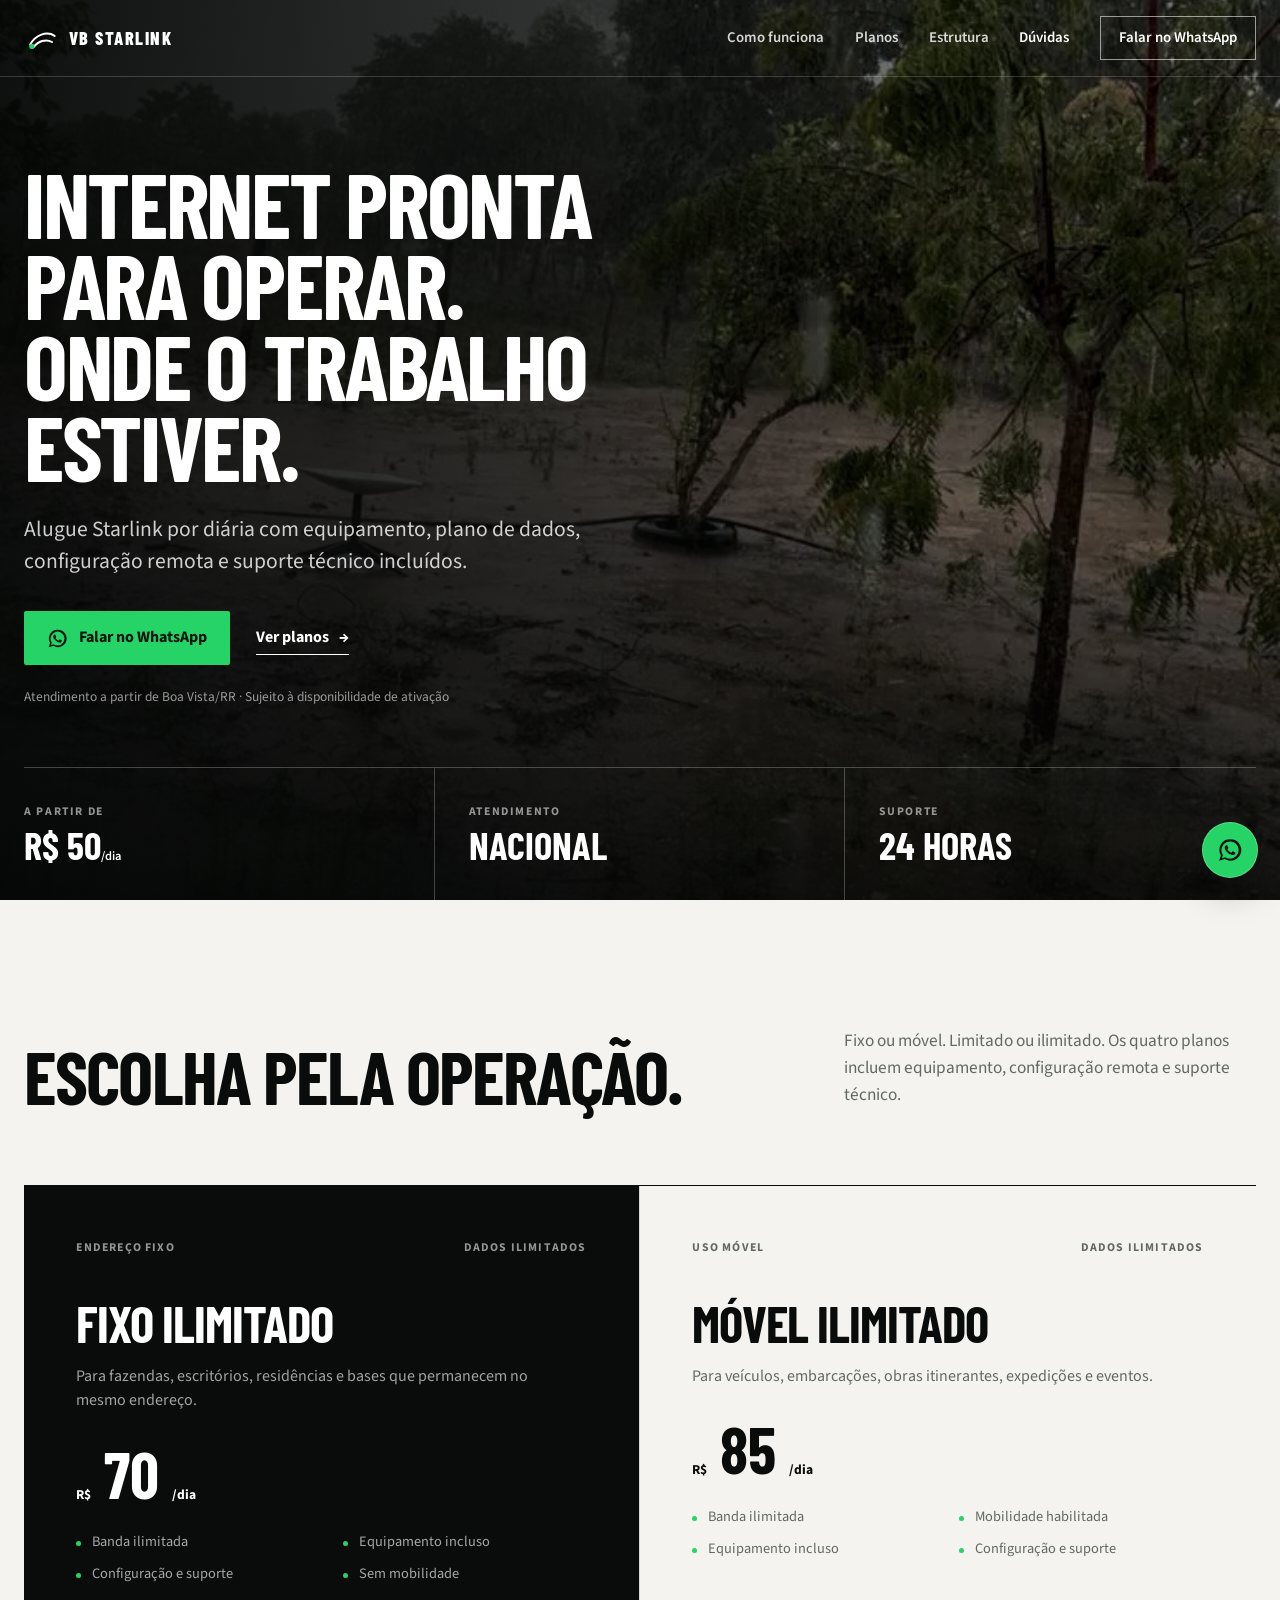
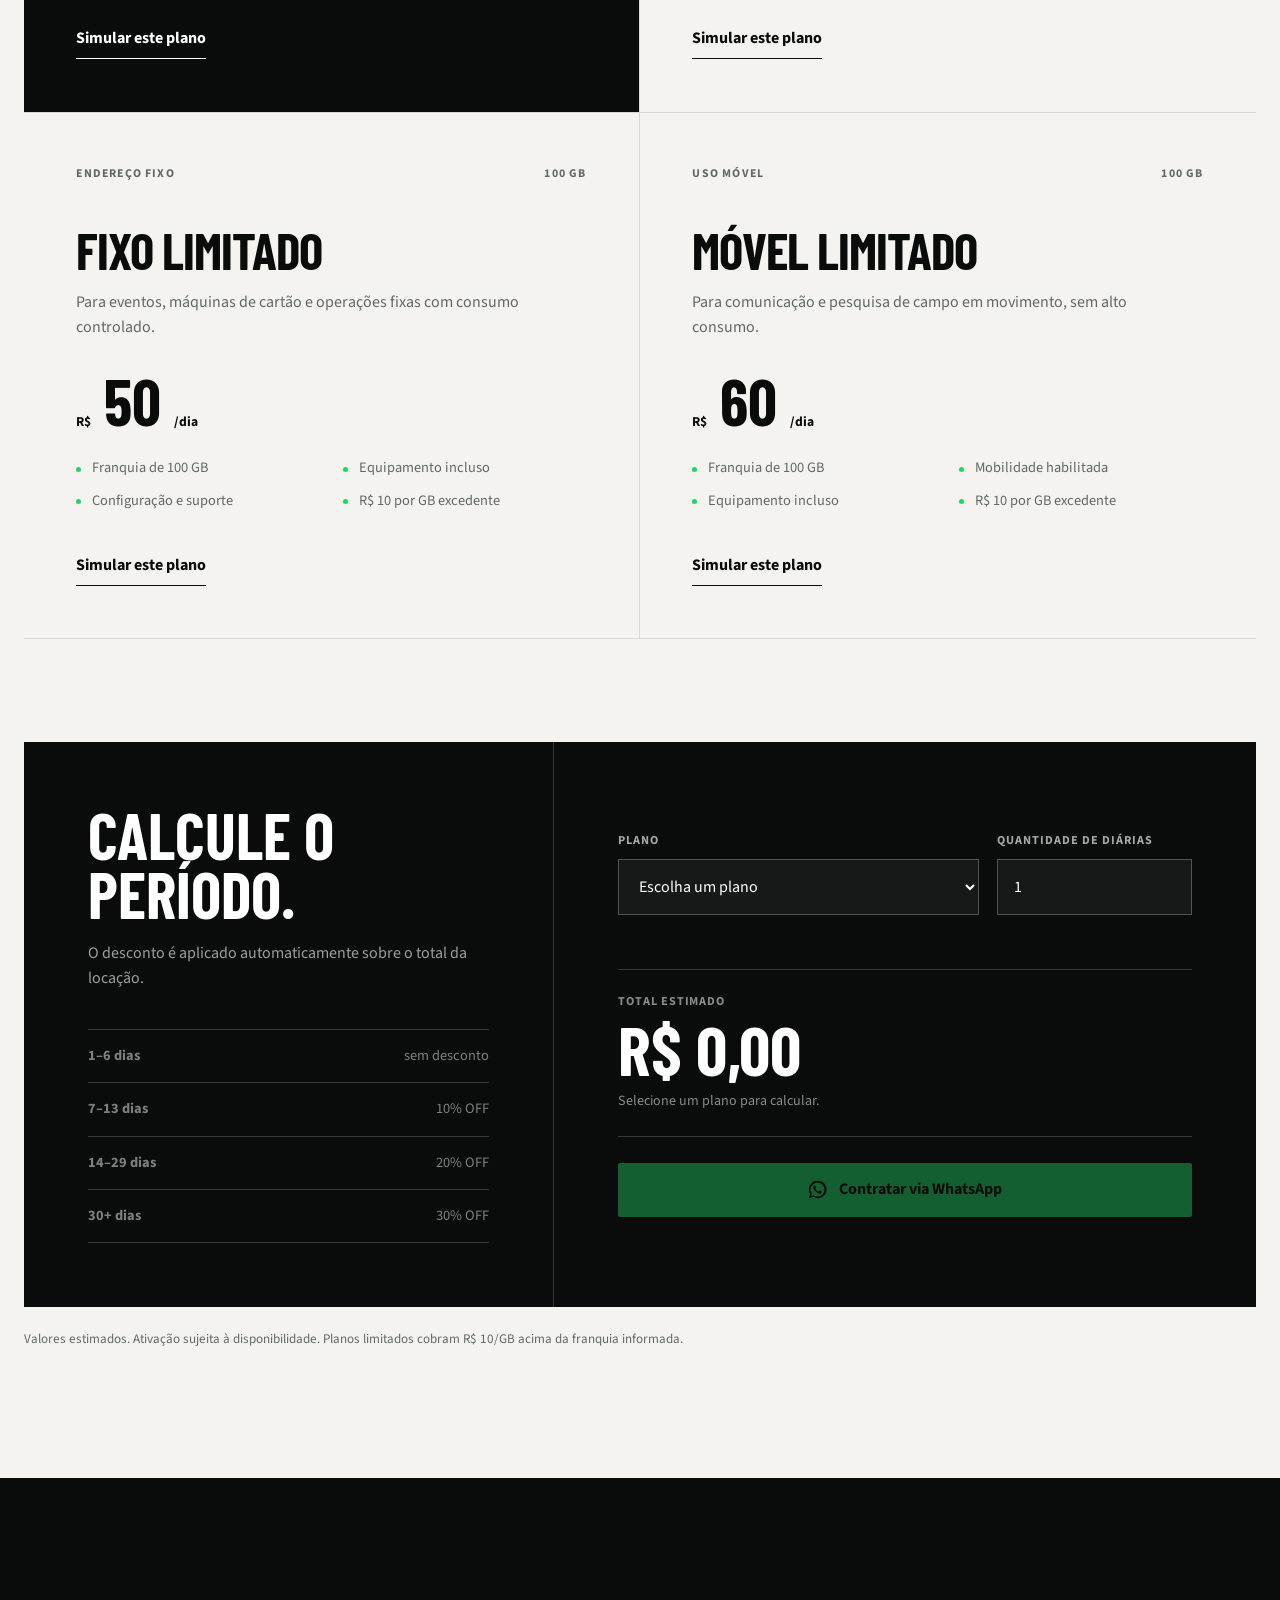
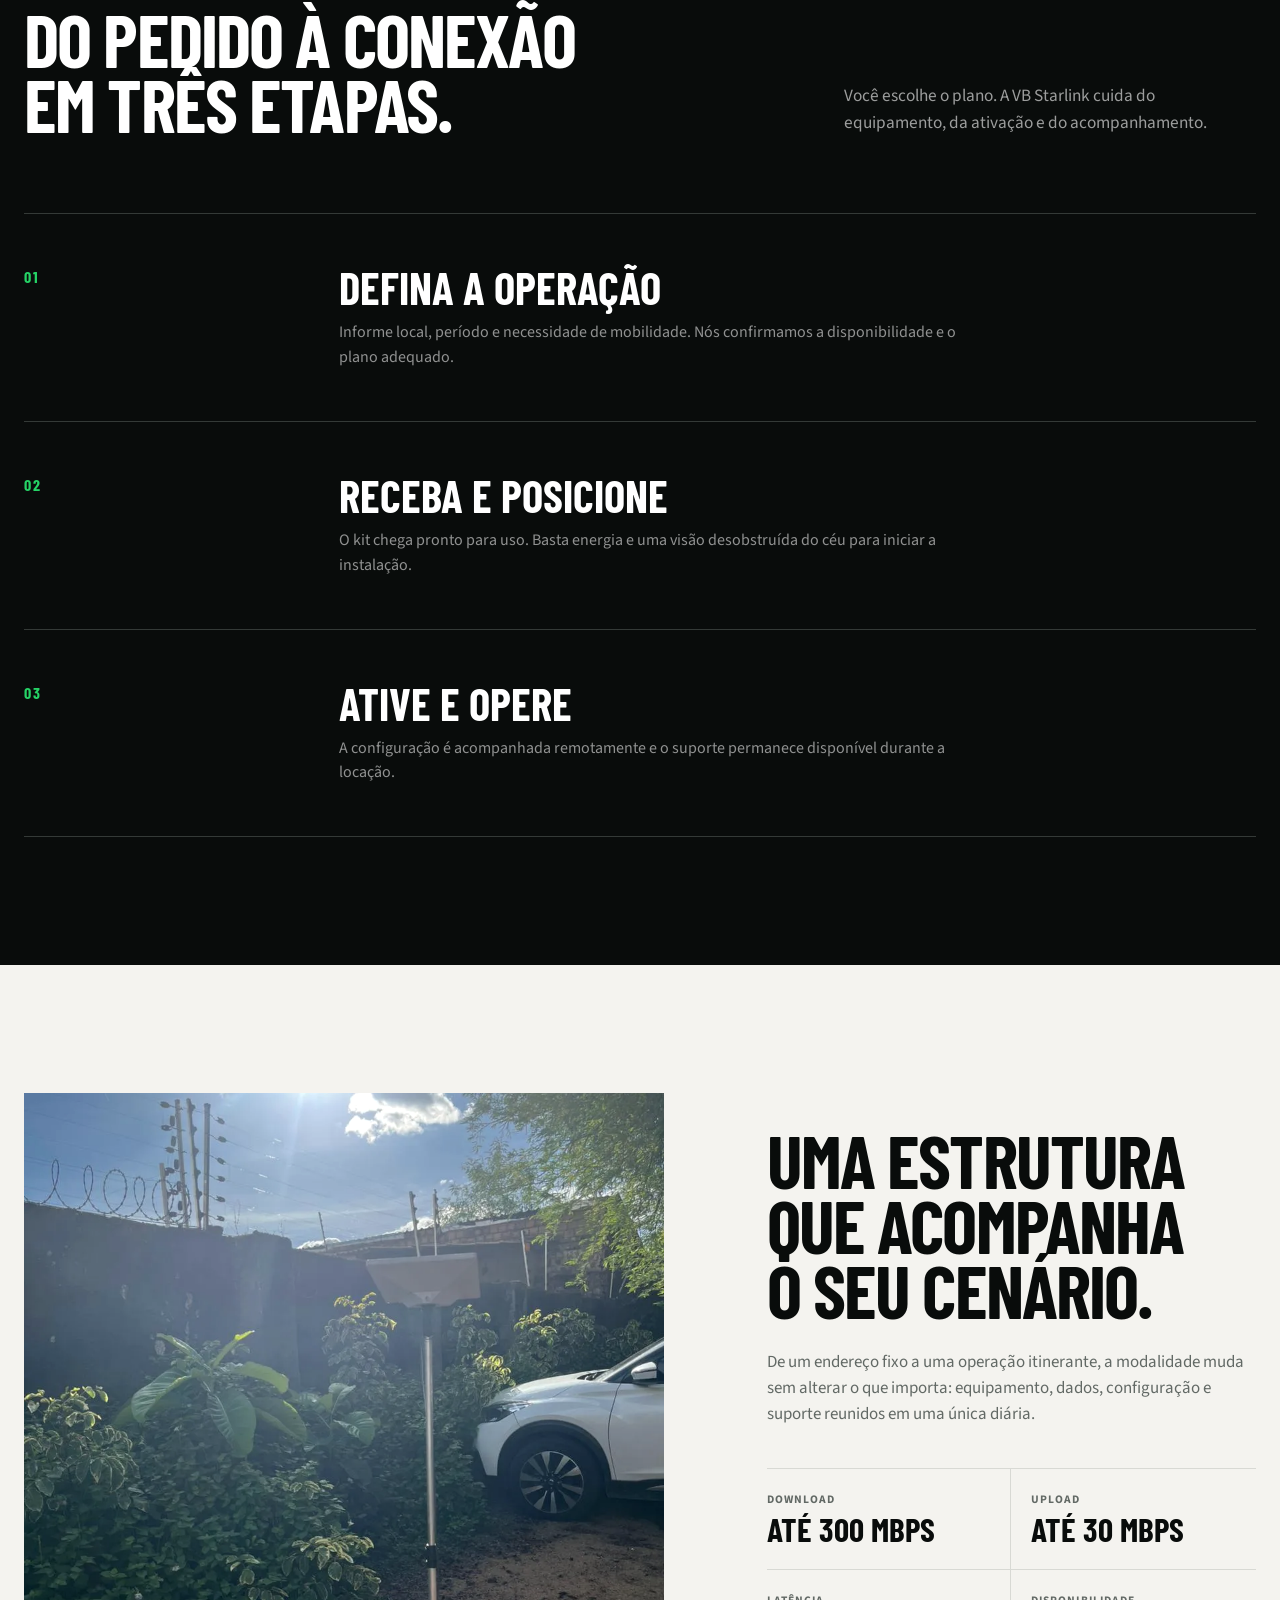
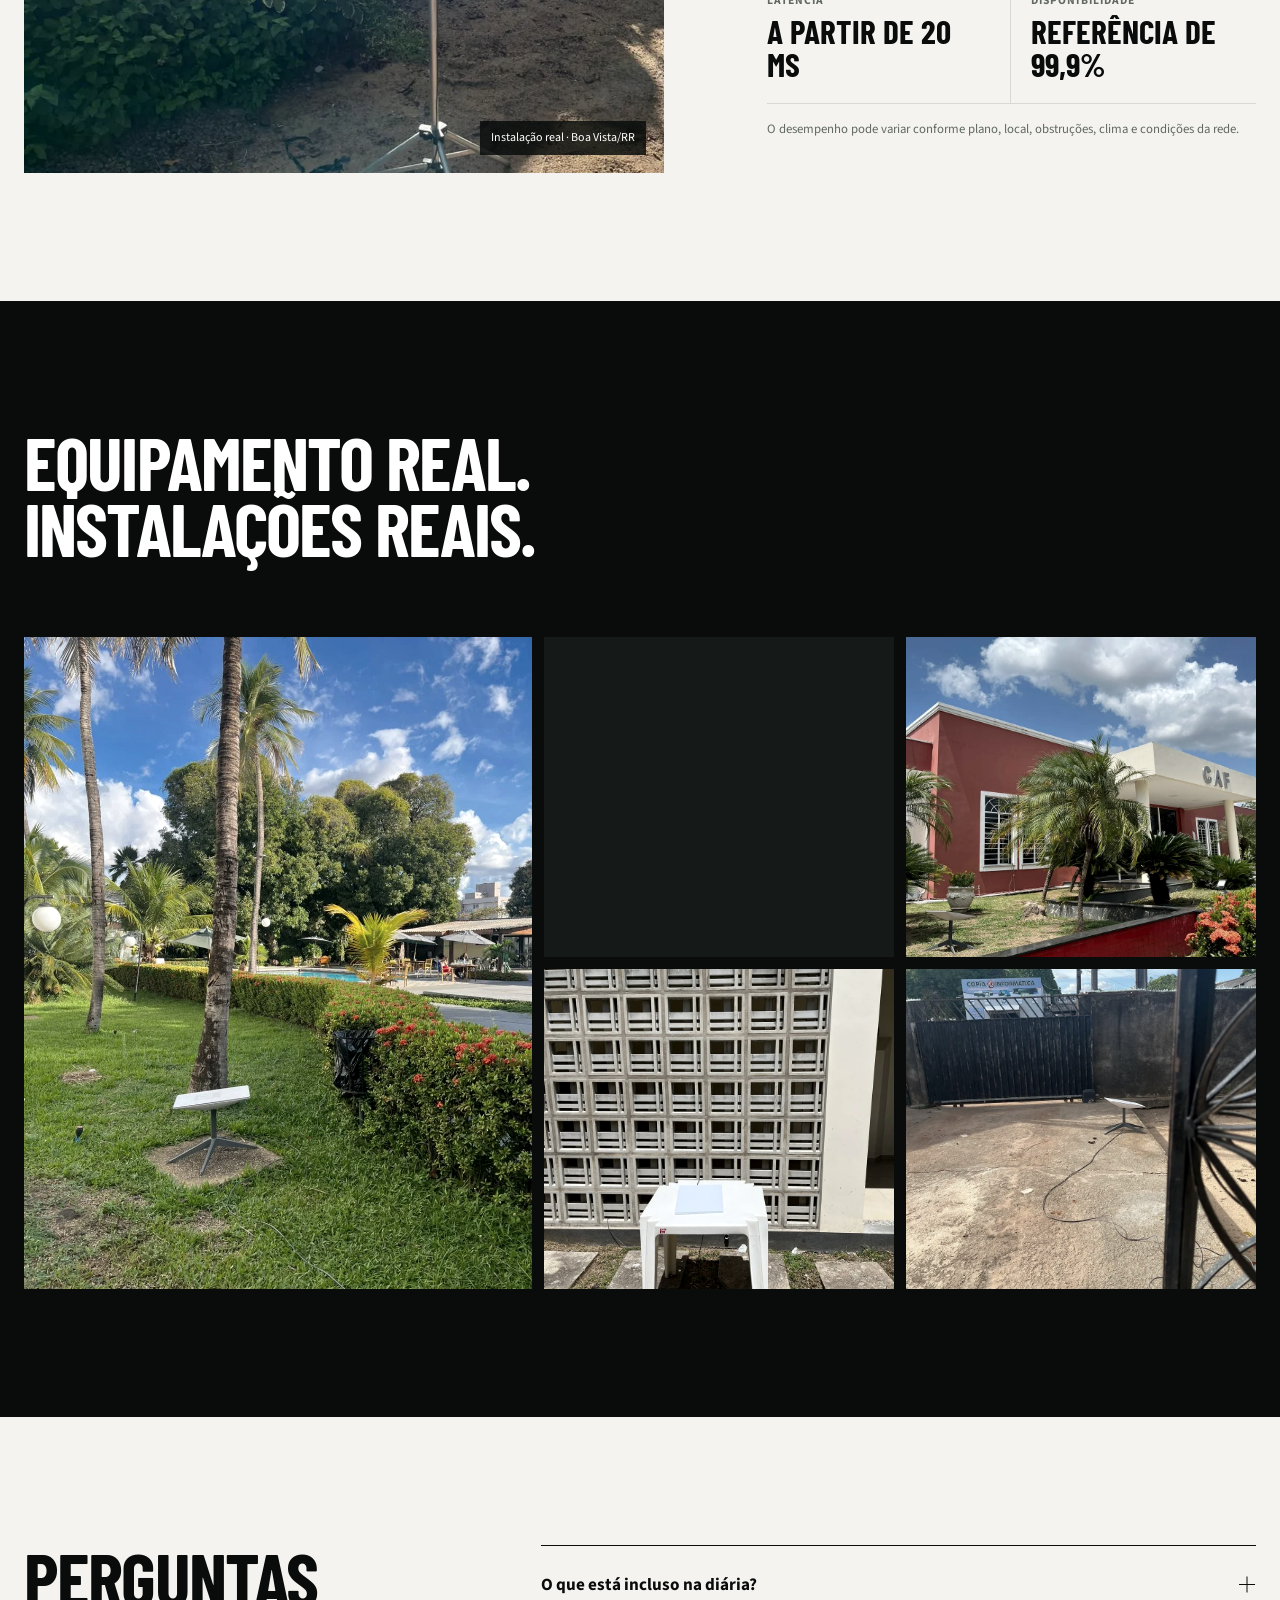
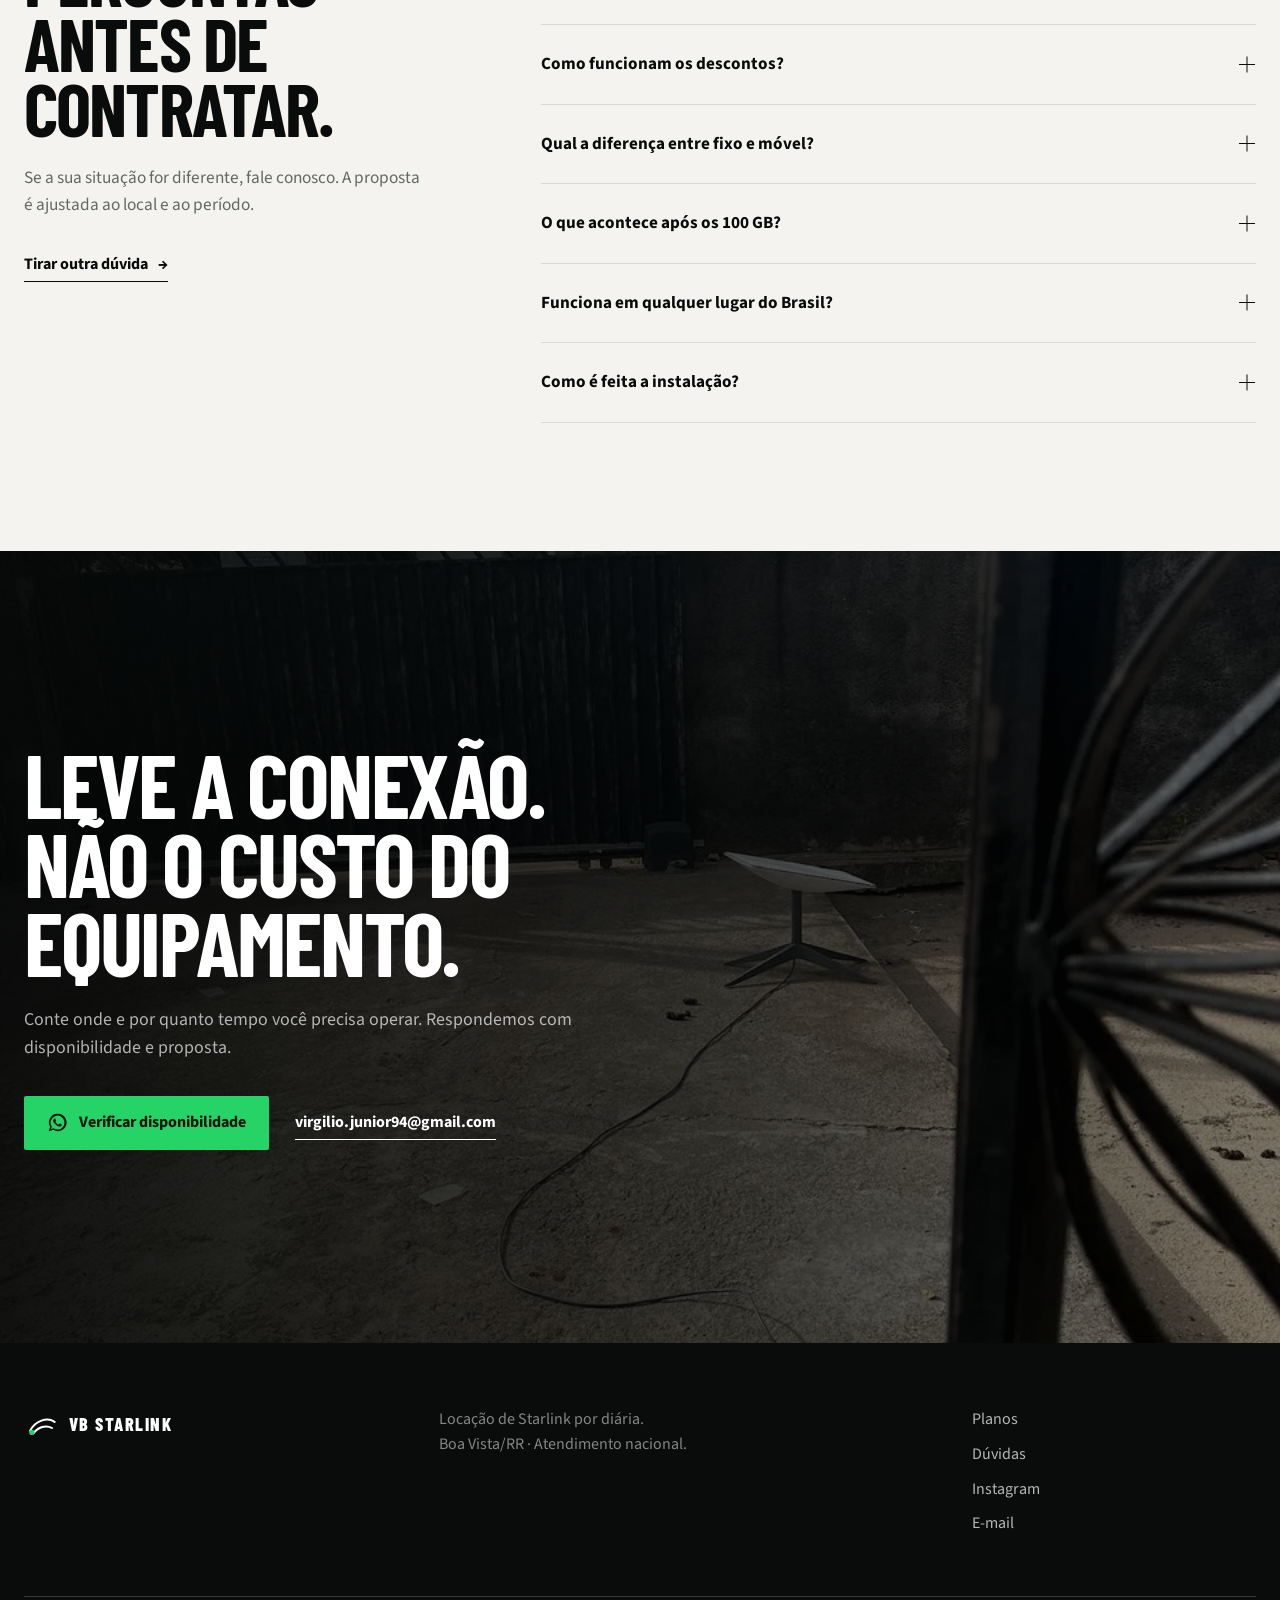
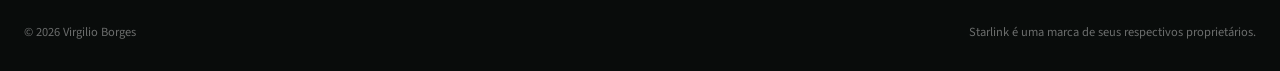
==== commit ff30915e: "add motion and restore WhatsApp messages" ====
--- a/index.html
+++ b/index.html
@@ -51,6 +51,7 @@
         <a href="#duvidas">Dúvidas</a>
         <a class="nav-contact" href="https://wa.me/5595981121572?text=Ol%C3%A1!%20Tenho%20interesse%20na%20loca%C3%A7%C3%A3o%20de%20Starlink." target="_blank" rel="noopener">Falar no WhatsApp</a>
       </div>
+      <span class="scroll-progress" id="scroll-progress" aria-hidden="true"></span>
     </nav>
   </header>
 
@@ -208,7 +209,7 @@
         <div class="section-heading">
           <h2 id="faq-title">Perguntas antes de contratar.</h2>
           <p>Se a sua situação for diferente, fale conosco. A proposta é ajustada ao local e ao período.</p>
-          <a class="text-link" href="https://wa.me/5595981121572?text=Ol%C3%A1!%20Tenho%20uma%20d%C3%BAvida%20sobre%20a%20loca%C3%A7%C3%A3o%20de%20Starlink." target="_blank" rel="noopener">Tirar outra dúvida <span aria-hidden="true">→</span></a>
+          <a class="text-link" href="https://wa.me/5595981121572?text=Ol%C3%A1!%20Tenho%20interesse%20na%20loca%C3%A7%C3%A3o%20de%20Starlink." target="_blank" rel="noopener">Tirar outra dúvida <span aria-hidden="true">→</span></a>
         </div>
         <div class="faq-list">
           <details><summary>O que está incluso na diária?<span aria-hidden="true"></span></summary><p>Equipamento Starlink, roteador, plano de dados escolhido, configuração remota e suporte técnico durante a locação.</p></details>
@@ -228,7 +229,7 @@
         <h2 id="cta-title">Leve a conexão.<br> Não o custo do equipamento.</h2>
         <p>Conte onde e por quanto tempo você precisa operar. Respondemos com disponibilidade e proposta.</p>
         <div class="final-actions">
-          <a class="button button-whatsapp" href="https://wa.me/5595981121572?text=Ol%C3%A1!%20Quero%20verificar%20a%20disponibilidade%20para%20loca%C3%A7%C3%A3o%20de%20Starlink." target="_blank" rel="noopener">
+          <a class="button button-whatsapp" href="https://wa.me/5595981121572?text=Ol%C3%A1!%20Tenho%20interesse%20na%20loca%C3%A7%C3%A3o%20de%20Starlink%20para%20minha%20empresa." target="_blank" rel="noopener">
             <svg viewBox="0 0 24 24" aria-hidden="true"><path d="M12.04 2a9.84 9.84 0 0 0-8.42 14.93L2 22l5.2-1.58A9.96 9.96 0 1 0 12.04 2Zm0 17.96a8.04 8.04 0 0 1-4.1-1.12l-.3-.18-3.08.94.96-3-.2-.31A7.91 7.91 0 1 1 12.04 20Zm4.4-5.93c-.24-.12-1.43-.7-1.65-.78-.22-.08-.38-.12-.55.12-.16.24-.62.78-.76.94-.14.16-.28.18-.52.06-.24-.12-1.02-.38-1.94-1.2a7.23 7.23 0 0 1-1.34-1.67c-.14-.24-.02-.37.1-.49.11-.11.25-.28.37-.42.12-.14.16-.24.24-.4.08-.16.04-.3-.02-.42-.06-.12-.55-1.31-.75-1.8-.2-.47-.4-.4-.55-.41h-.46c-.16 0-.42.06-.64.3-.22.24-.84.82-.84 2.01s.86 2.33.98 2.49c.12.16 1.7 2.6 4.12 3.64.58.25 1.03.4 1.38.51.58.18 1.1.16 1.52.1.46-.07 1.43-.58 1.63-1.15.2-.56.2-1.04.14-1.14-.06-.1-.22-.16-.46-.28Z"></path></svg>
             Verificar disponibilidade
           </a>
--- a/styles.css
+++ b/styles.css
@@ -12,6 +12,8 @@
   --display: "Barlow Condensed", "Arial Narrow", sans-serif;
   --body: "Source Sans 3", Arial, sans-serif;
   --shell: min(1240px, calc(100vw - 48px));
+  --ease-out: cubic-bezier(.23, 1, .32, 1);
+  --ease-in-out: cubic-bezier(.77, 0, .175, 1);
 }
 
 *,
@@ -111,9 +113,22 @@
 
 .site-header.is-scrolled,
 .site-header.menu-open {
-  background: rgb(9 12 11 / 96%);
+  background: rgb(9 12 11 / 88%);
   border-bottom-color: var(--line-dark);
   box-shadow: 0 10px 32px rgb(0 0 0 / 18%);
+  backdrop-filter: blur(16px) saturate(140%);
+}
+
+.scroll-progress {
+  position: absolute;
+  right: 0;
+  bottom: -1px;
+  left: 0;
+  height: 2px;
+  background: var(--green);
+  transform: scaleX(0);
+  transform-origin: left center;
+  will-change: transform;
 }
 
 .nav {
@@ -238,6 +253,55 @@
   transform: scale(1);
 }
 
+@keyframes hero-enter {
+  from {
+    opacity: 0;
+    transform: translateY(24px);
+  }
+
+  to {
+    opacity: 1;
+    transform: translateY(0);
+  }
+}
+
+@keyframes nav-enter {
+  from {
+    opacity: 0;
+    transform: translateY(-10px);
+  }
+
+  to {
+    opacity: 1;
+    transform: translateY(0);
+  }
+}
+
+.js .hero-copy > *,
+.js .hero-proof > div {
+  animation: hero-enter 760ms var(--ease-out) both;
+}
+
+.js .hero-copy > :nth-child(1) { animation-delay: 90ms; }
+.js .hero-copy > :nth-child(2) { animation-delay: 165ms; }
+.js .hero-copy > :nth-child(3) { animation-delay: 240ms; }
+.js .hero-copy > :nth-child(4) { animation-delay: 315ms; }
+.js .hero-proof > :nth-child(1) { animation-delay: 380ms; }
+.js .hero-proof > :nth-child(2) { animation-delay: 440ms; }
+.js .hero-proof > :nth-child(3) { animation-delay: 500ms; }
+
+.js .site-header .brand,
+.js .site-header .nav-links > a,
+.js .site-header .nav-toggle {
+  animation: nav-enter 540ms var(--ease-out) both;
+}
+
+.js .site-header .nav-links > :nth-child(1) { animation-delay: 45ms; }
+.js .site-header .nav-links > :nth-child(2) { animation-delay: 80ms; }
+.js .site-header .nav-links > :nth-child(3) { animation-delay: 115ms; }
+.js .site-header .nav-links > :nth-child(4) { animation-delay: 150ms; }
+.js .site-header .nav-links > :nth-child(5) { animation-delay: 185ms; }
+
 .hero-overlay {
   z-index: -1;
   background: linear-gradient(90deg, rgb(5 7 6 / 92%) 0%, rgb(5 7 6 / 66%) 43%, rgb(5 7 6 / 18%) 75%), linear-gradient(0deg, rgb(5 7 6 / 82%) 0%, transparent 45%);
@@ -507,6 +571,11 @@
   font-size: clamp(3rem, 5vw, 4.6rem);
   font-weight: 700;
   line-height: .9;
+  transition: transform 260ms var(--ease-out);
+}
+
+.plan-card.is-selected .plan-price {
+  transform: translateX(8px);
 }
 
 .plan-price > span,
@@ -941,6 +1010,19 @@
   max-width: 680px;
   margin: -4px 52px 28px 0;
   color: var(--muted);
+}
+
+.faq-list details[open] p {
+  opacity: 1;
+  transform: translateY(0);
+  transition: opacity 220ms var(--ease-out), transform 260ms var(--ease-out);
+}
+
+@starting-style {
+  .faq-list details[open] p {
+    opacity: 0;
+    transform: translateY(-7px);
+  }
 }
 
 .final-cta {
@@ -1044,7 +1126,12 @@
   background: var(--green);
   color: #06140b;
   box-shadow: 0 14px 34px rgb(0 0 0 / 25%);
-  transition: background-color 180ms ease, transform 140ms ease;
+  transition: background-color 180ms ease, box-shadow 220ms ease, transform 140ms var(--ease-out);
+}
+
+.whatsapp-float svg,
+.button-whatsapp svg {
+  transition: transform 220ms var(--ease-out);
 }
 
 .whatsapp-float svg {
@@ -1053,15 +1140,31 @@
   fill: currentColor;
 }
 
-.js [data-reveal] {
+.motion-ready [data-motion] {
   opacity: 0;
-  transform: translateY(18px);
-}
-
-.js [data-reveal].is-visible {
+  transform: translate3d(0, 24px, 0);
+}
+
+.motion-ready [data-motion="left"] {
+  transform: translate3d(-28px, 0, 0);
+}
+
+.motion-ready [data-motion="right"] {
+  transform: translate3d(-24px, 0, 0);
+}
+
+.motion-ready [data-motion="scale"] {
+  transform: translate3d(0, 20px, 0) scale(.985);
+}
+
+.motion-ready [data-motion].is-visible {
   opacity: 1;
-  transform: translateY(0);
-  transition: opacity 450ms ease, transform 550ms cubic-bezier(.16, 1, .3, 1);
+  transform: translate3d(0, 0, 0) scale(1);
+  transition: opacity 620ms var(--ease-out) var(--motion-delay, 0ms), transform 720ms var(--ease-out) var(--motion-delay, 0ms);
+}
+
+.motion-ready .plan-card[data-motion].is-visible {
+  transition: opacity 620ms var(--ease-out) var(--motion-delay, 0ms), transform 720ms var(--ease-out) var(--motion-delay, 0ms), background-color 220ms ease, color 220ms ease;
 }
 
 @media (hover: hover) and (pointer: fine) {
@@ -1079,6 +1182,19 @@
   .button-whatsapp:hover,
   .whatsapp-float:hover {
     background: #4ade80;
+  }
+
+  .button-whatsapp:hover svg {
+    transform: rotate(-4deg) scale(1.06);
+  }
+
+  .whatsapp-float:hover {
+    box-shadow: 0 18px 42px rgb(0 0 0 / 30%);
+    transform: scale(1.06);
+  }
+
+  .whatsapp-float:hover svg {
+    transform: rotate(-7deg);
   }
 
   .text-link:hover span {
@@ -1179,14 +1295,15 @@
     background: var(--ink);
     visibility: hidden;
     opacity: 0;
-    transform: translateY(-10px);
-    transition: opacity 180ms ease, transform 180ms ease, visibility 180ms;
+    transform: translateY(-10px) scale(.985);
+    transform-origin: top right;
+    transition: opacity 220ms var(--ease-out), transform 240ms var(--ease-out), visibility 220ms;
   }
 
   .nav-links.is-open {
     visibility: visible;
     opacity: 1;
-    transform: translateY(0);
+    transform: translateY(0) scale(1);
   }
 
   .nav-links > a {
@@ -1482,8 +1599,12 @@
   }
 
   .hero-media img,
-  .js [data-reveal] {
+  .motion-ready [data-motion] {
     opacity: 1;
     transform: none;
   }
-}
+
+  .scroll-progress {
+    will-change: auto;
+  }
+}
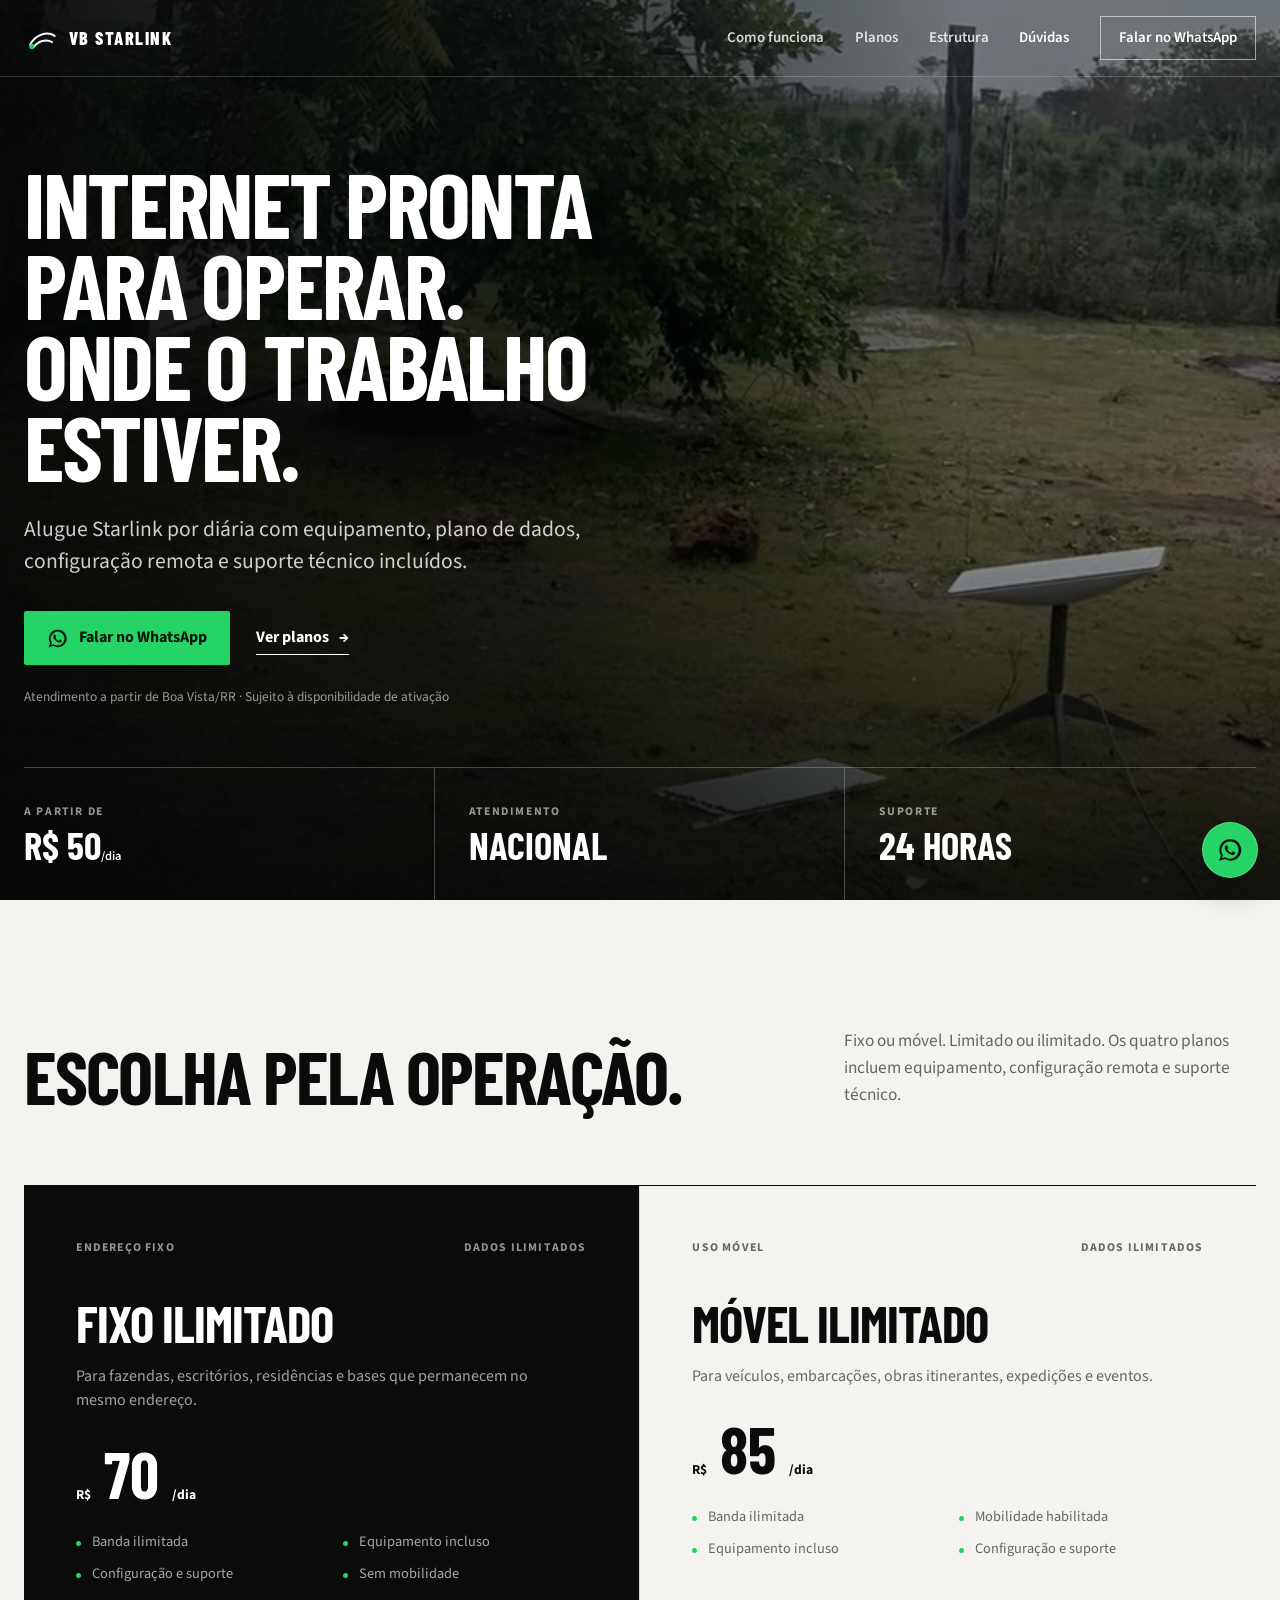
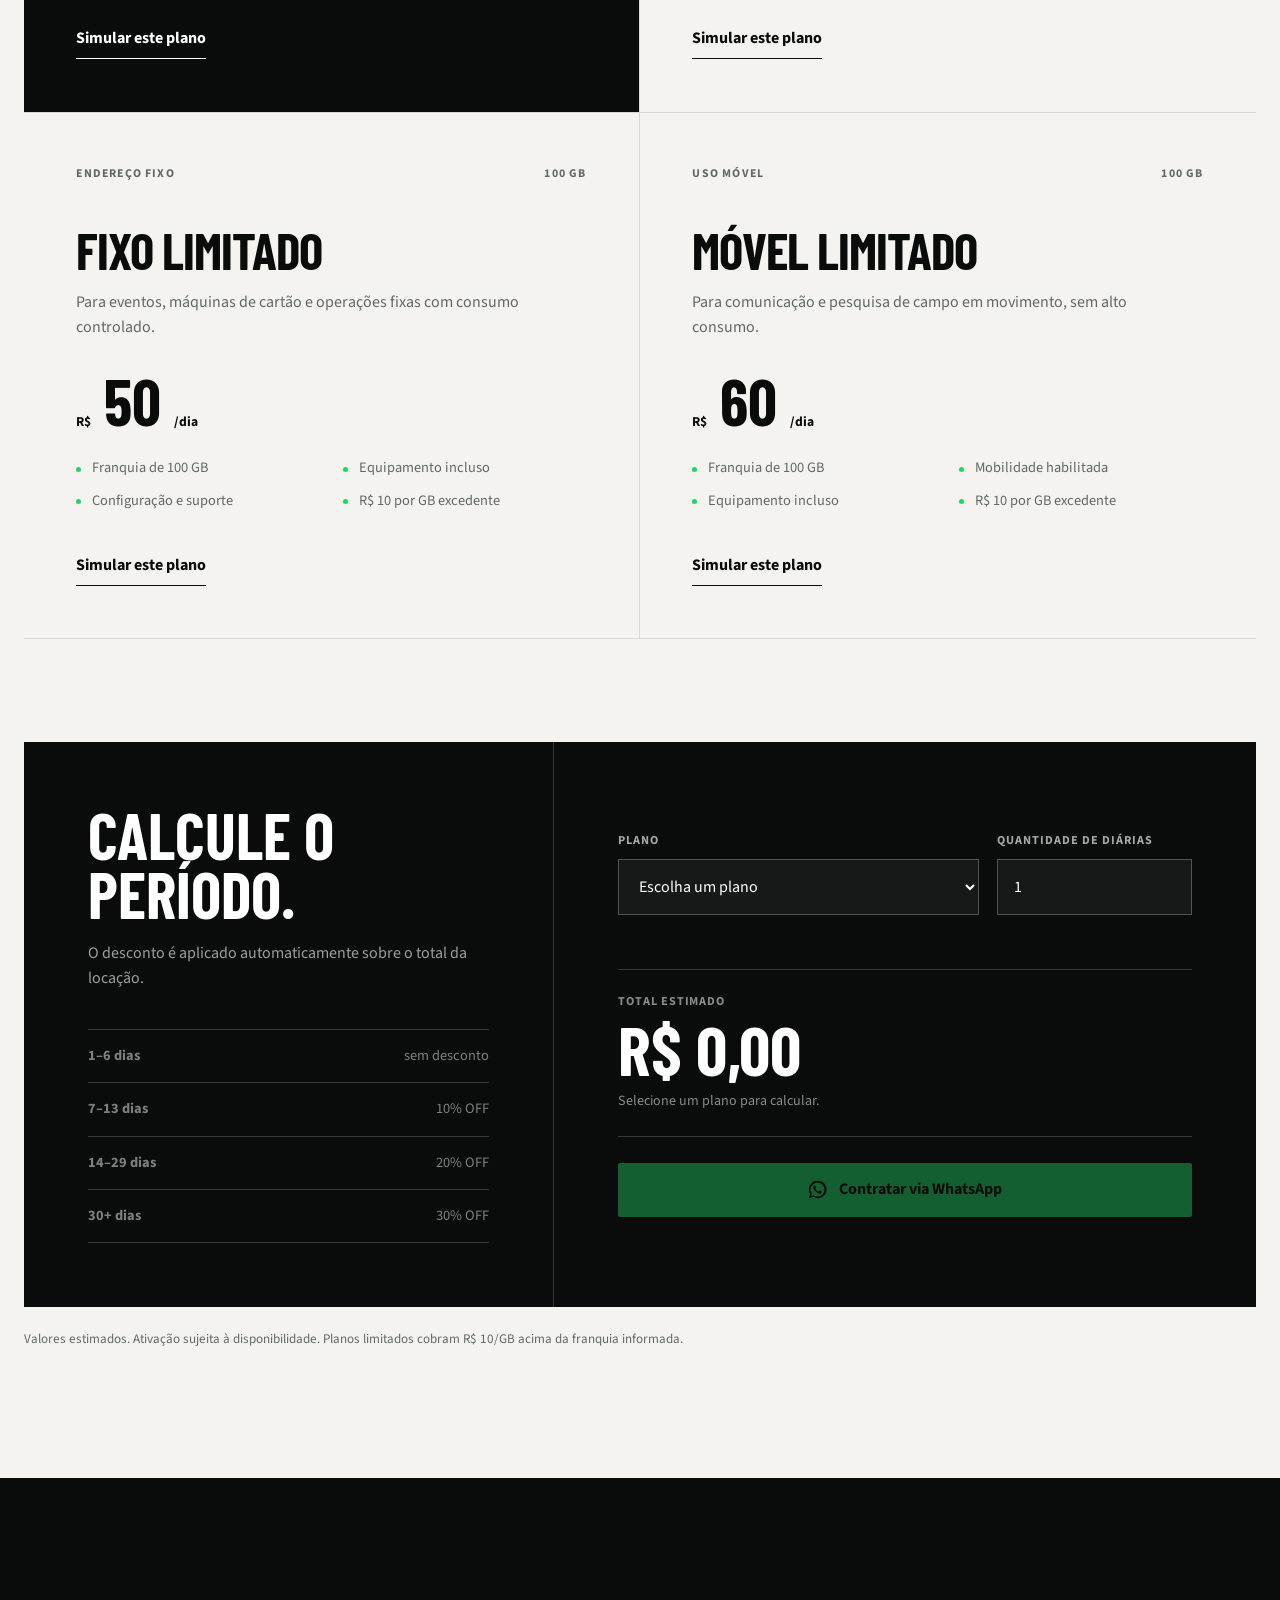
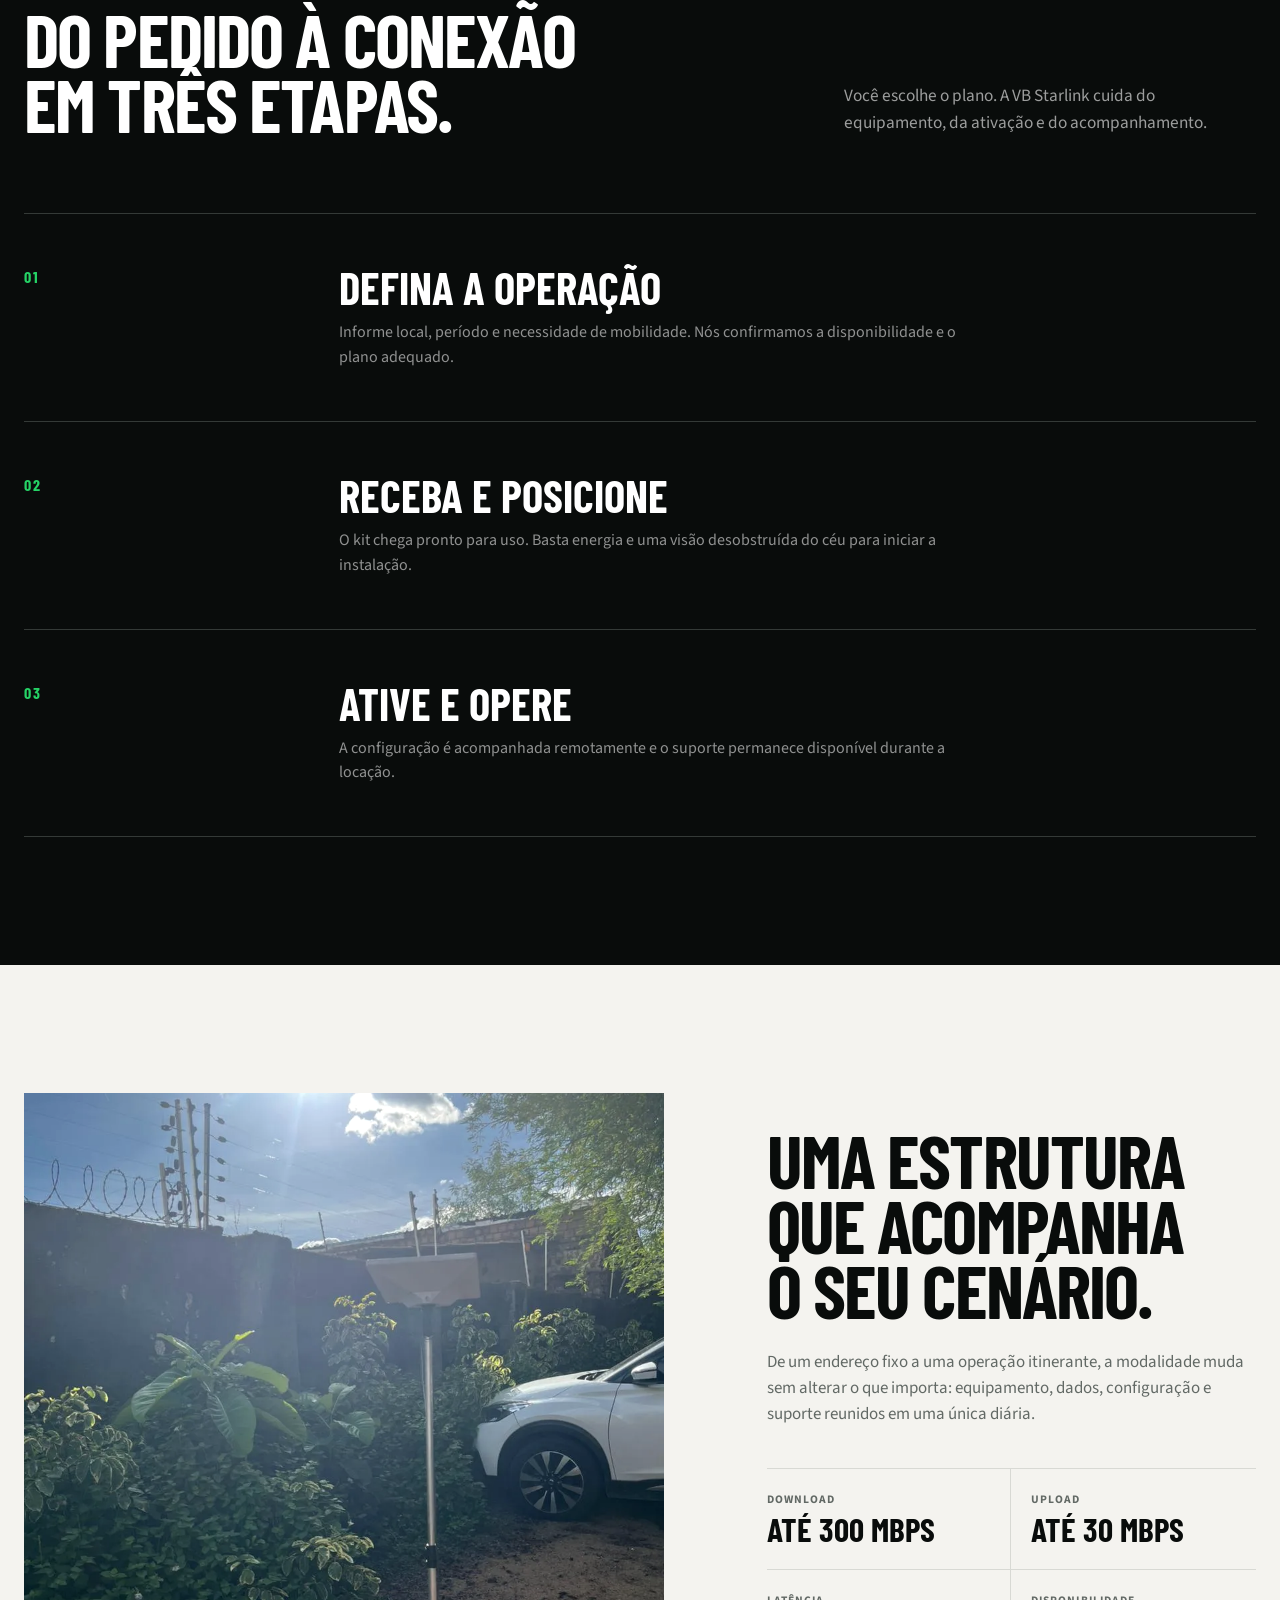
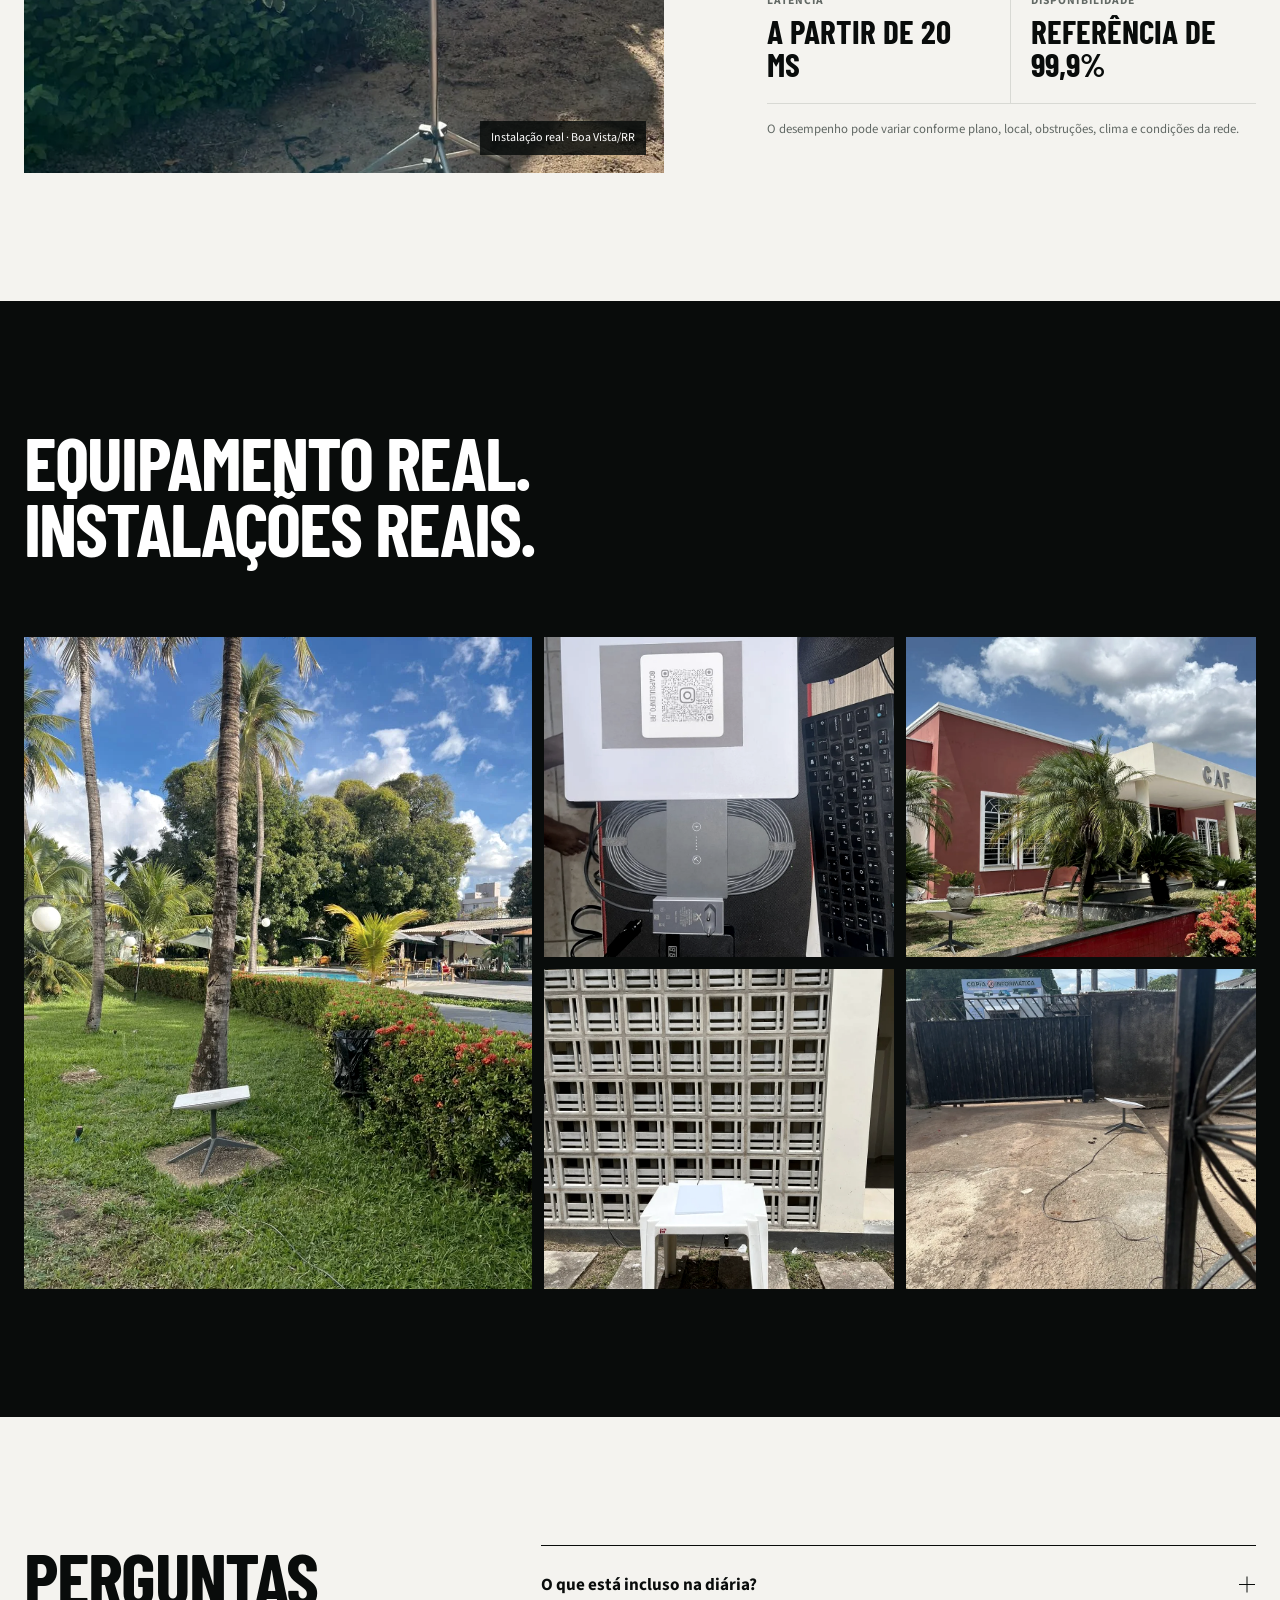
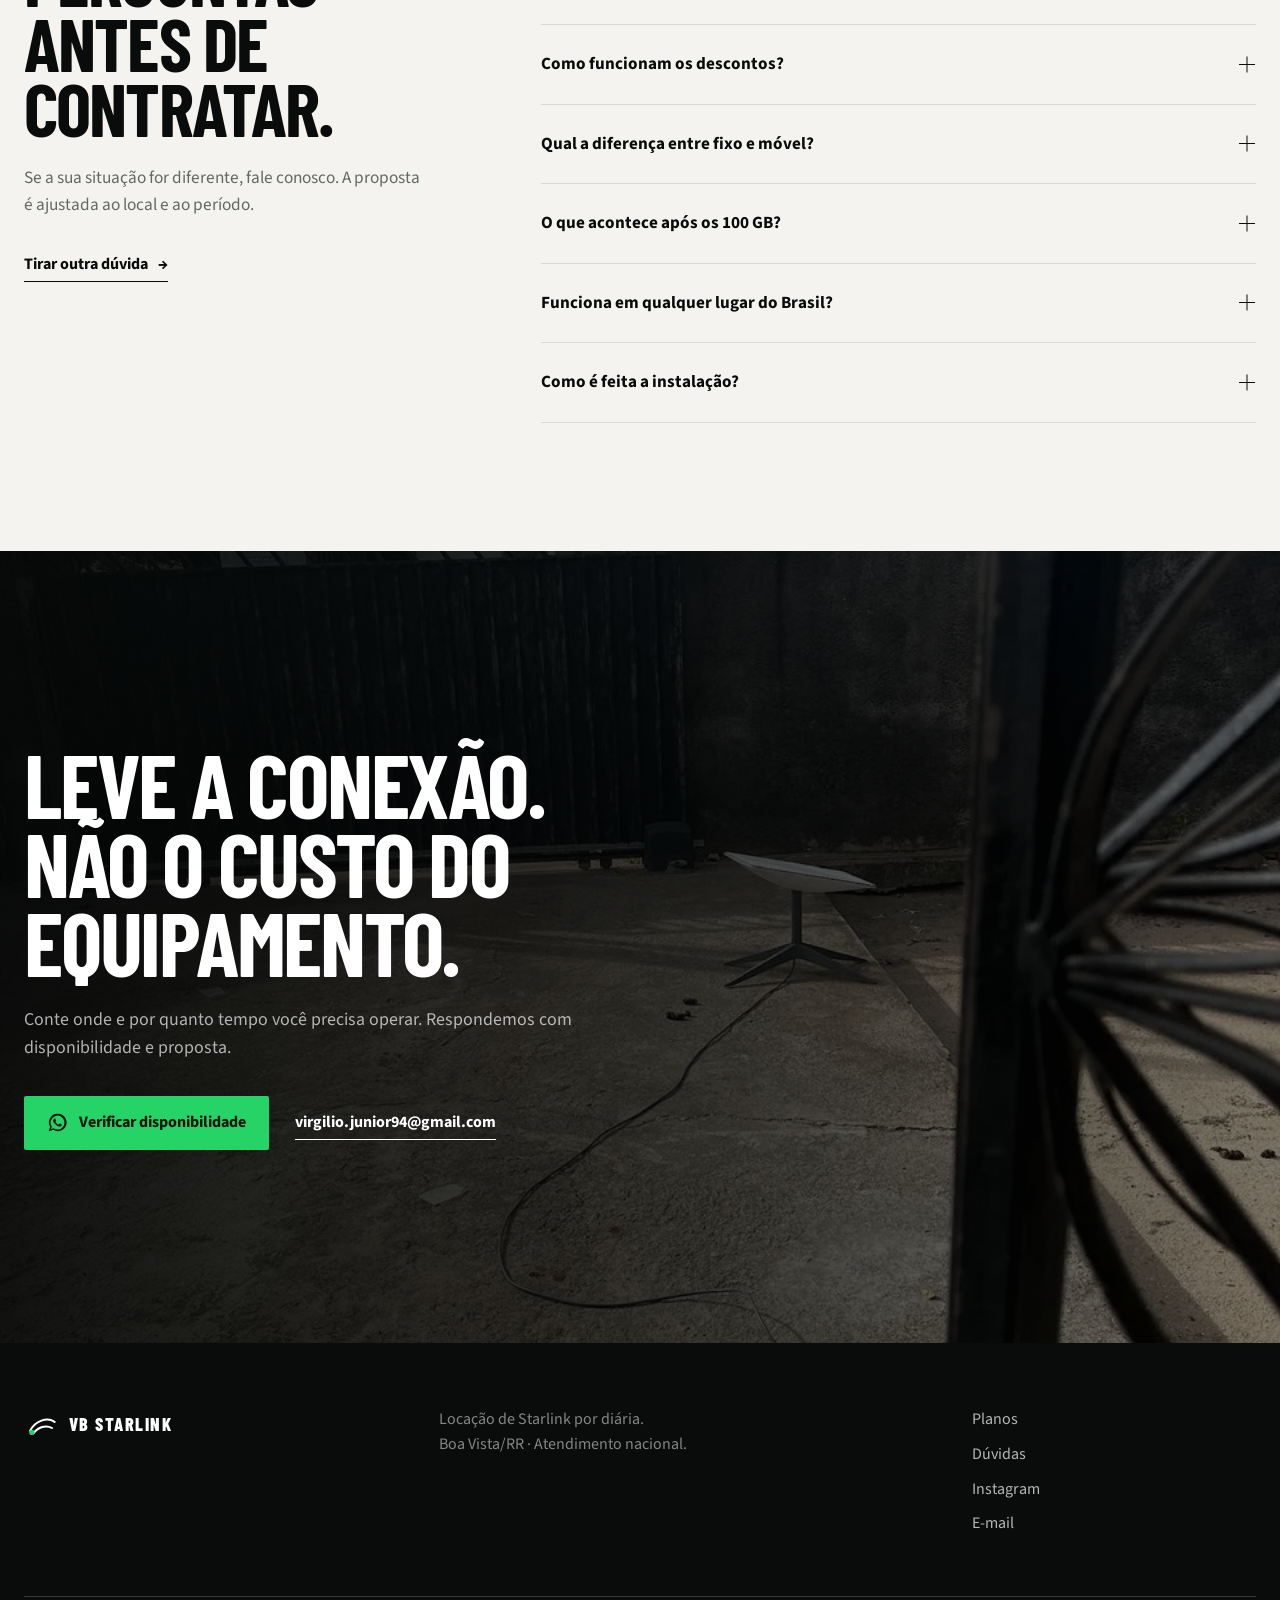
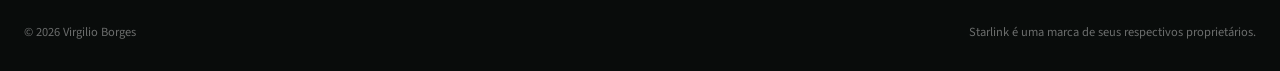
==== commit d21900c2: "add optimized video hero" ====
--- a/index.html
+++ b/index.html
@@ -15,6 +15,8 @@
   <link rel="icon" href="data:image/svg+xml,%3Csvg xmlns='http://www.w3.org/2000/svg' viewBox='0 0 64 64'%3E%3Crect width='64' height='64' rx='12' fill='%23090c0b'/%3E%3Cpath d='M13 42c9-15 29-21 42-9' fill='none' stroke='%23fff' stroke-width='5' stroke-linecap='round'/%3E%3Ccircle cx='17' cy='43' r='5' fill='%2325d366'/%3E%3C/svg%3E">
   <link rel="preconnect" href="https://fonts.googleapis.com">
   <link rel="preconnect" href="https://fonts.gstatic.com" crossorigin>
+  <link rel="preload" as="image" href="media/hero-desktop-poster.webp" fetchpriority="high" media="(min-width: 701px)">
+  <link rel="preload" as="image" href="media/hero-mobile-poster.webp" fetchpriority="high" media="(max-width: 700px)">
   <link href="https://fonts.googleapis.com/css2?family=Barlow+Condensed:wght@600;700;800&family=Source+Sans+3:wght@400;500;600;700&display=swap" rel="stylesheet">
   <script>document.documentElement.classList.add('js');</script>
   <link rel="stylesheet" href="styles.css">
@@ -58,7 +60,16 @@
   <main id="conteudo">
     <section class="hero" id="inicio" aria-labelledby="hero-title">
       <div class="hero-media" aria-hidden="true">
-        <img src="gallery/starlink-01.webp" width="739" height="1600" alt="" fetchpriority="high" decoding="sync">
+        <picture class="hero-poster">
+          <source media="(max-width: 700px)" srcset="media/hero-mobile-poster.webp">
+          <img src="media/hero-desktop-poster.webp" width="1080" height="608" alt="" fetchpriority="high" decoding="async">
+        </picture>
+        <video class="hero-video" id="hero-video" muted loop playsinline preload="none" tabindex="-1">
+          <source data-src="media/hero-mobile.webm" type="video/webm" media="(max-width: 700px)">
+          <source data-src="media/hero-mobile.mp4" type="video/mp4" media="(max-width: 700px)">
+          <source data-src="media/hero-desktop.webm" type="video/webm">
+          <source data-src="media/hero-desktop.mp4" type="video/mp4">
+        </video>
       </div>
       <div class="hero-overlay"></div>
       <div class="hero-content shell">
--- a/styles.css
+++ b/styles.css
@@ -239,14 +239,38 @@
   inset: 0;
 }
 
-.hero-media img {
+.hero-poster,
+.hero-media img,
+.hero-video {
+  position: absolute;
+  inset: 0;
   width: 100%;
   height: 100%;
+}
+
+.hero-poster {
+  display: block;
+}
+
+.hero-media img,
+.hero-video {
   object-fit: cover;
-  object-position: 50% 58%;
+  object-position: center;
   filter: saturate(.72) contrast(1.07) brightness(.74);
+}
+
+.hero-media img {
   transform: scale(1.025);
   transition: transform 1100ms cubic-bezier(.16, 1, .3, 1);
+}
+
+.hero-video {
+  opacity: 0;
+  transition: opacity 700ms var(--ease-out);
+}
+
+.hero-video.is-ready {
+  opacity: 1;
 }
 
 .is-loaded .hero-media img {
@@ -1325,7 +1349,8 @@
     text-transform: none;
   }
 
-  .hero-media img {
+  .hero-media img,
+  .hero-video {
     object-position: 51% 55%;
   }
 
@@ -1604,6 +1629,10 @@
     transform: none;
   }
 
+  .hero-video {
+    display: none;
+  }
+
   .scroll-progress {
     will-change: auto;
   }
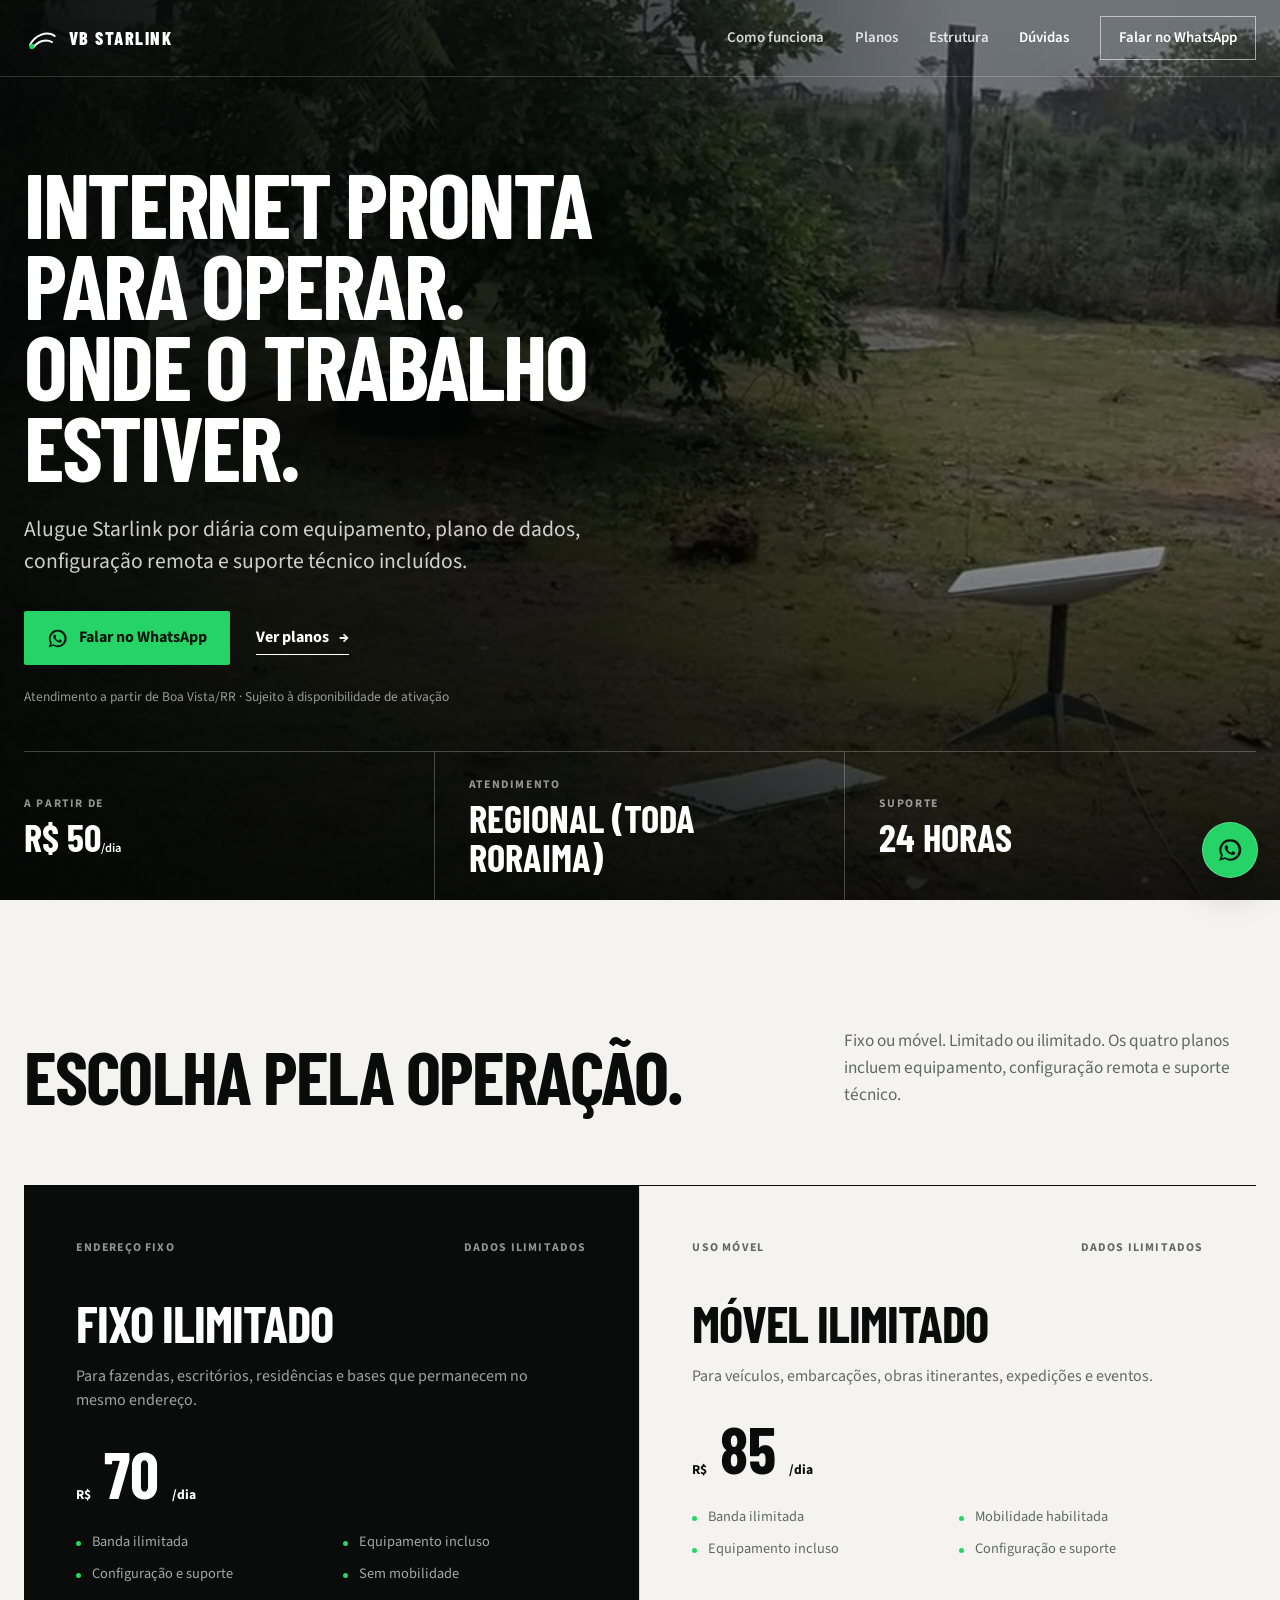
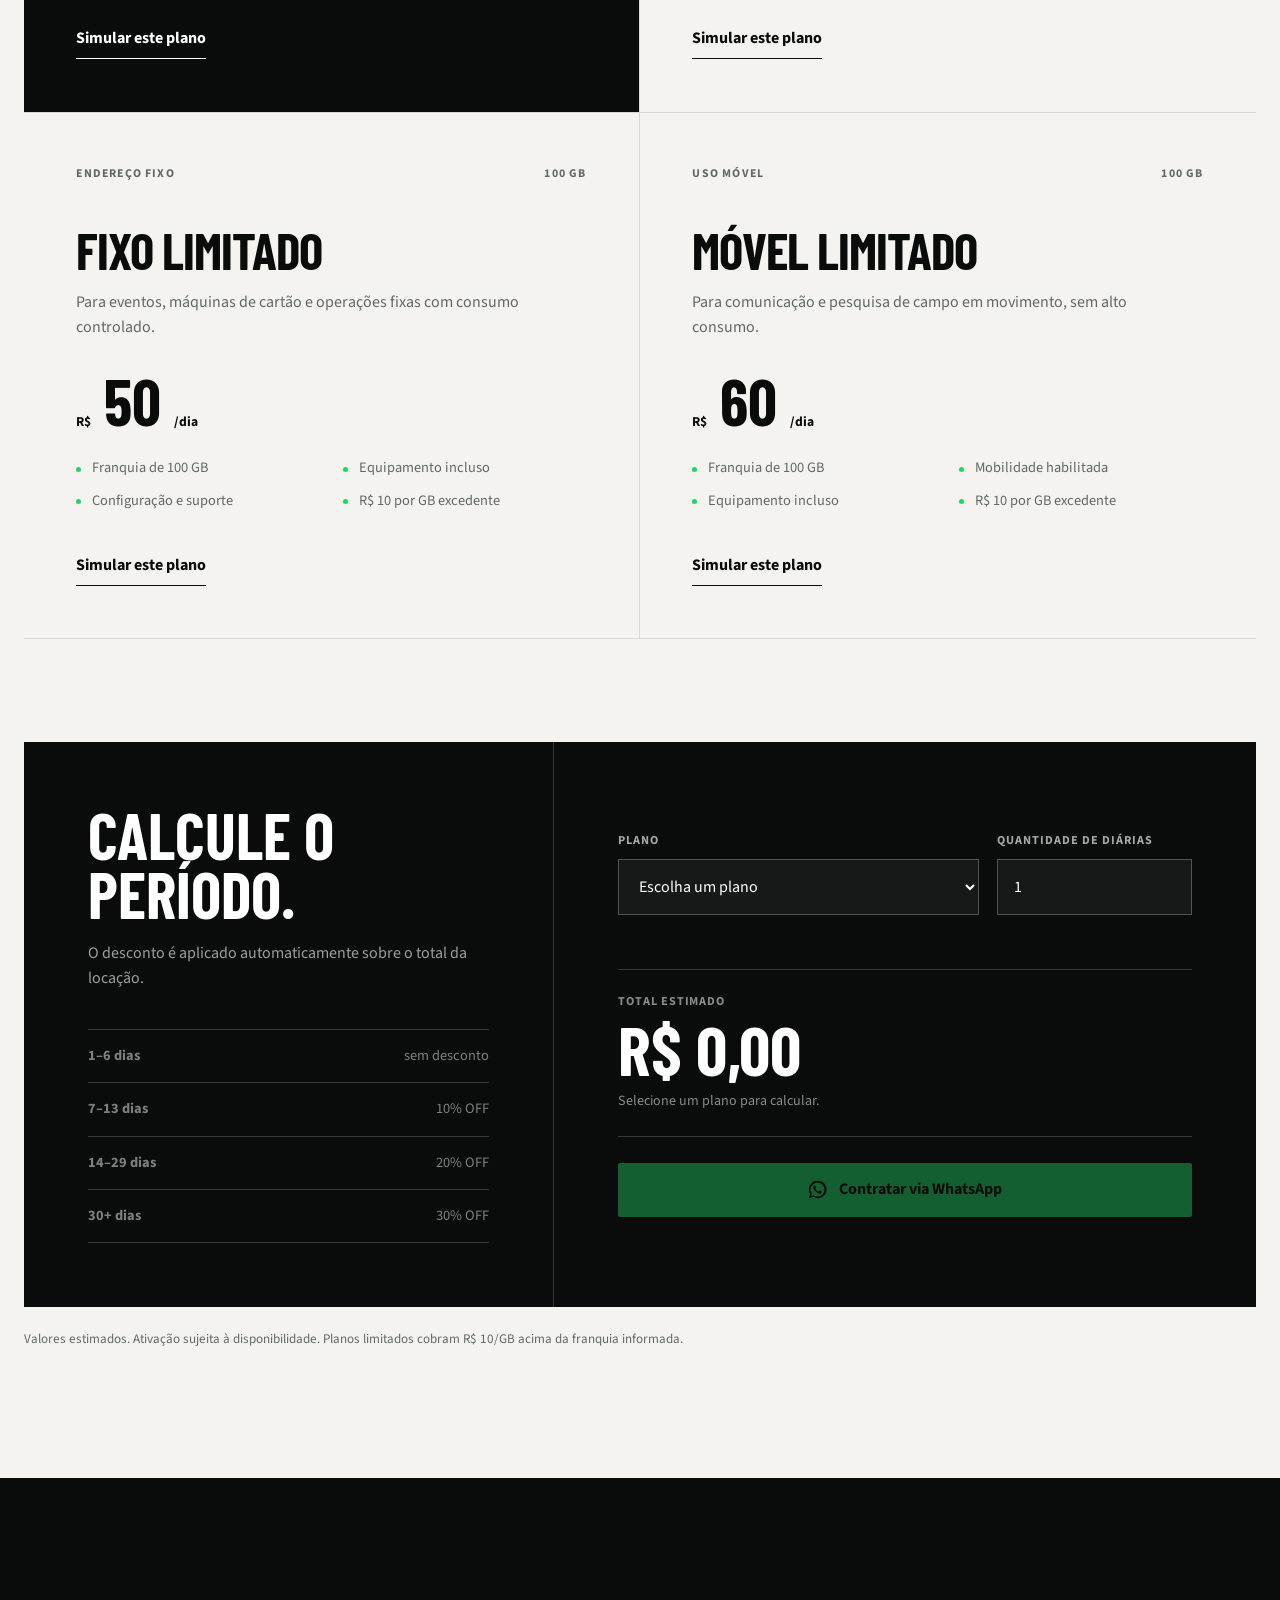
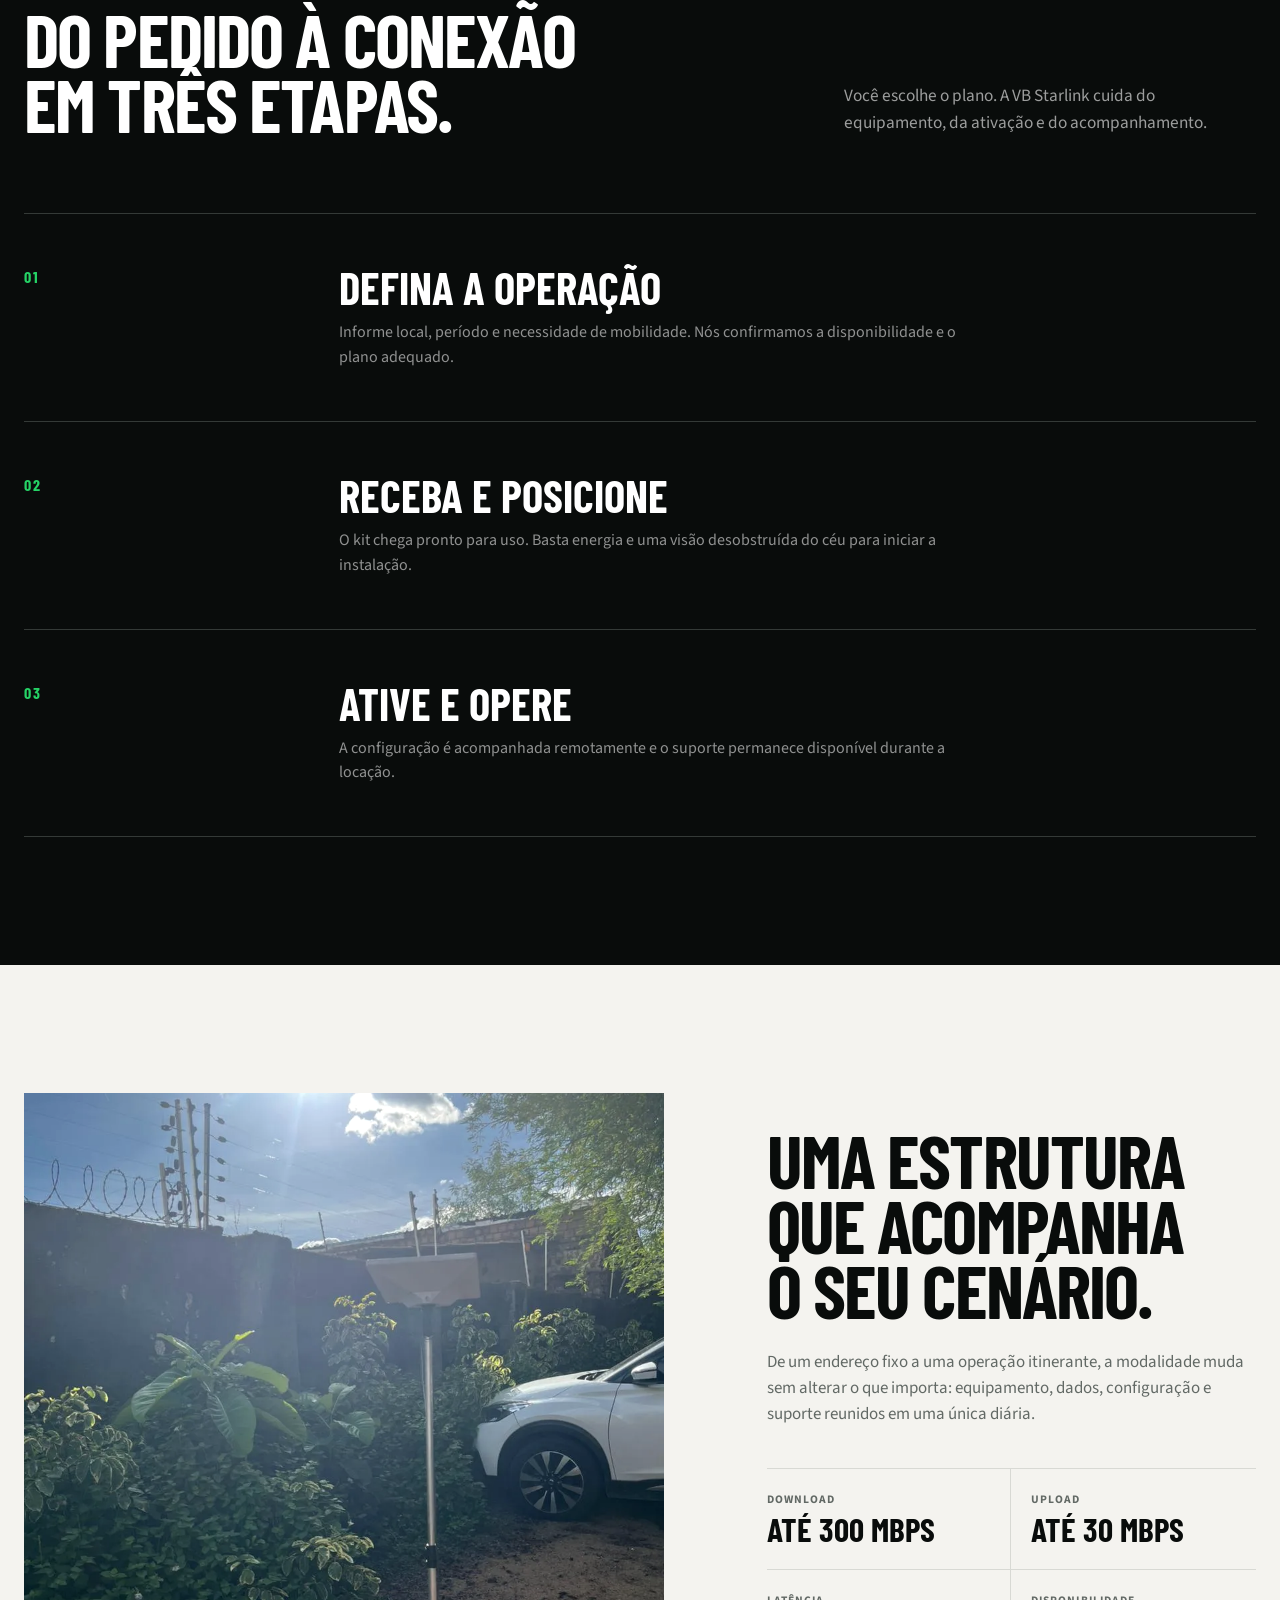
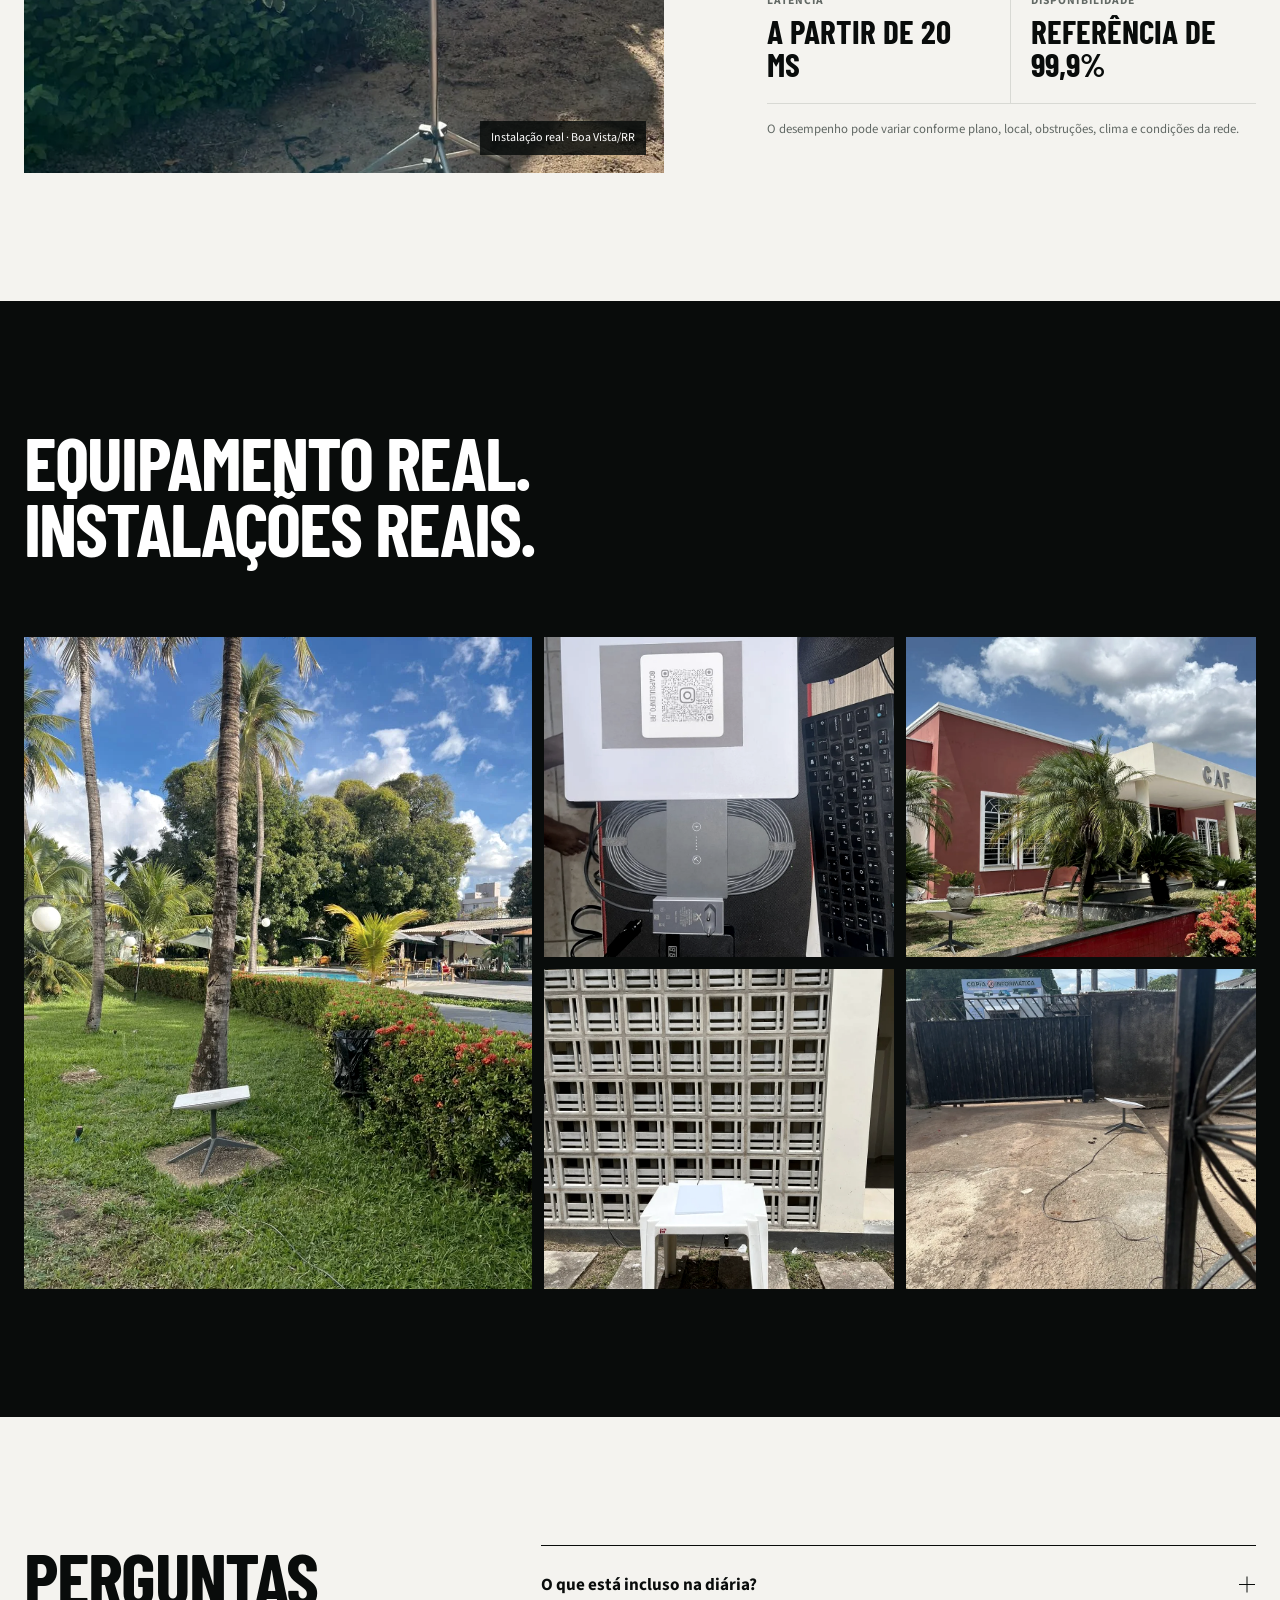
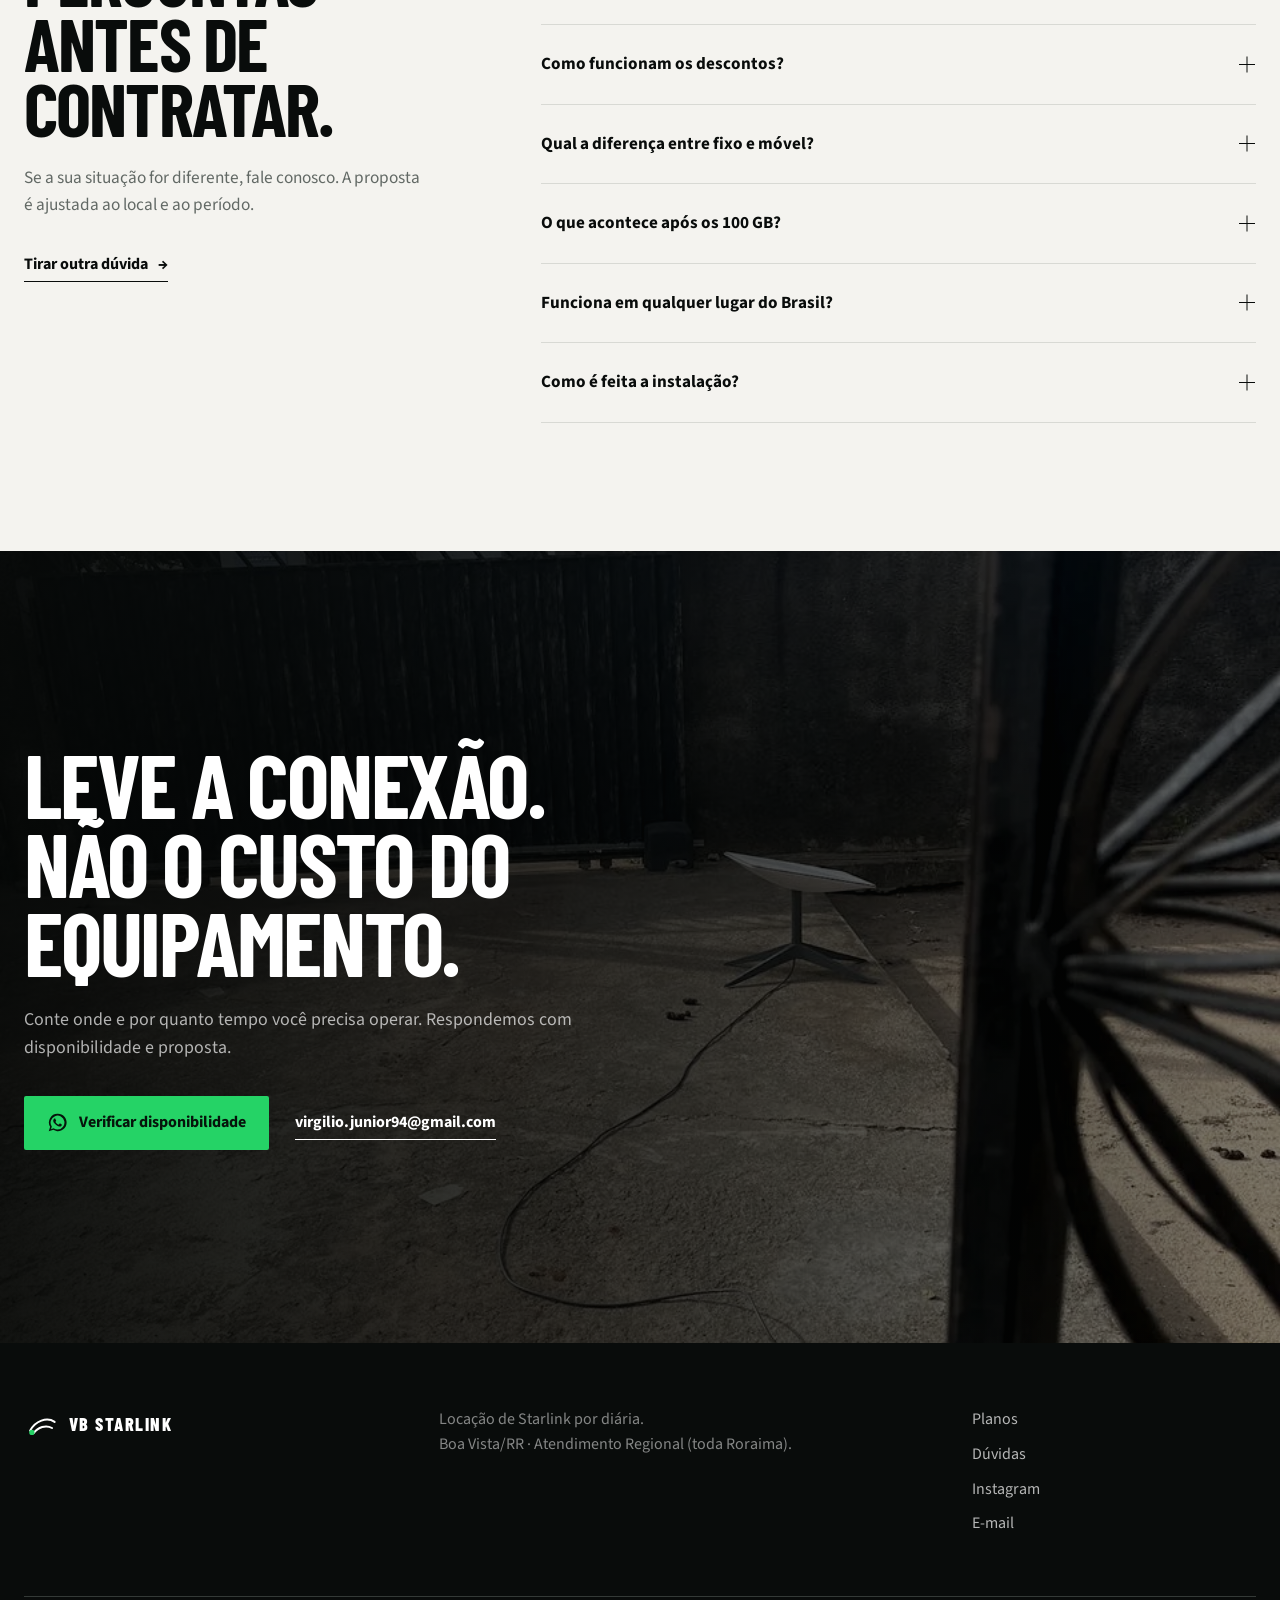
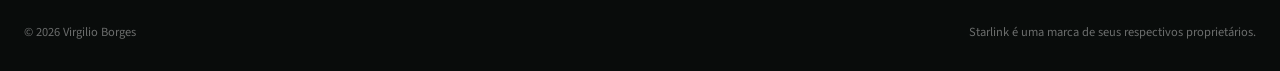
==== commit 9406fde1: "fix: nacional for regional" ====
--- a/index.html
+++ b/index.html
@@ -88,7 +88,7 @@
       </div>
       <dl class="hero-proof shell" aria-label="Resumo da oferta">
         <div><dt>A partir de</dt><dd>R$ 50<small>/dia</small></dd></div>
-        <div><dt>Atendimento</dt><dd>Nacional</dd></div>
+        <div><dt>Atendimento</dt><dd>Regional (toda Roraima)</dd></div>
         <div><dt>Suporte</dt><dd>24 horas</dd></div>
       </dl>
     </section>
@@ -227,7 +227,7 @@
           <details><summary>Como funcionam os descontos?<span aria-hidden="true"></span></summary><p>O desconto é progressivo sobre o total: 10% a partir de 7 diárias, 20% a partir de 14 e 30% a partir de 30 diárias.</p></details>
           <details><summary>Qual a diferença entre fixo e móvel?<span aria-hidden="true"></span></summary><p>O plano fixo permanece no endereço ativado. O plano móvel permite deslocamento entre veículos, embarcações, obras, eventos e outros locais.</p></details>
           <details><summary>O que acontece após os 100 GB?<span aria-hidden="true"></span></summary><p>Nos planos limitados, o consumo excedente é cobrado a R$ 10 por GB. A conexão permanece ativa e o excedente entra na cobrança final.</p></details>
-          <details><summary>Funciona em qualquer lugar do Brasil?<span aria-hidden="true"></span></summary><p>O atendimento é nacional, mas a ativação depende da disponibilidade do serviço e de uma instalação com visão desobstruída do céu.</p></details>
+          <details><summary>Funciona em qualquer lugar do Brasil?<span aria-hidden="true"></span></summary><p>O atendimento é Regional (toda Roraima), mas a ativação depende da disponibilidade do serviço e de uma instalação com visão desobstruída do céu.</p></details>
           <details><summary>Como é feita a instalação?<span aria-hidden="true"></span></summary><p>Você posiciona a antena em local aberto, conecta o equipamento à energia e recebe acompanhamento remoto para configuração e ativação.</p></details>
         </div>
       </div>
@@ -256,7 +256,7 @@
         <svg class="brand-mark" viewBox="0 0 40 40" aria-hidden="true"><path d="M7 27c6-11 19-16 28-10"></path><path d="M11 30c5-7 14-10 21-6"></path><circle cx="9" cy="29" r="3"></circle></svg>
         <span>VB STARLINK</span>
       </a>
-      <p>Locação de Starlink por diária.<br>Boa Vista/RR · Atendimento nacional.</p>
+      <p>Locação de Starlink por diária.<br>Boa Vista/RR · Atendimento Regional (toda Roraima).</p>
       <div class="footer-links">
         <a href="#planos">Planos</a><a href="#duvidas">Dúvidas</a>
         <a href="https://www.instagram.com/capsuleinfo_rr" target="_blank" rel="noopener">Instagram</a>
